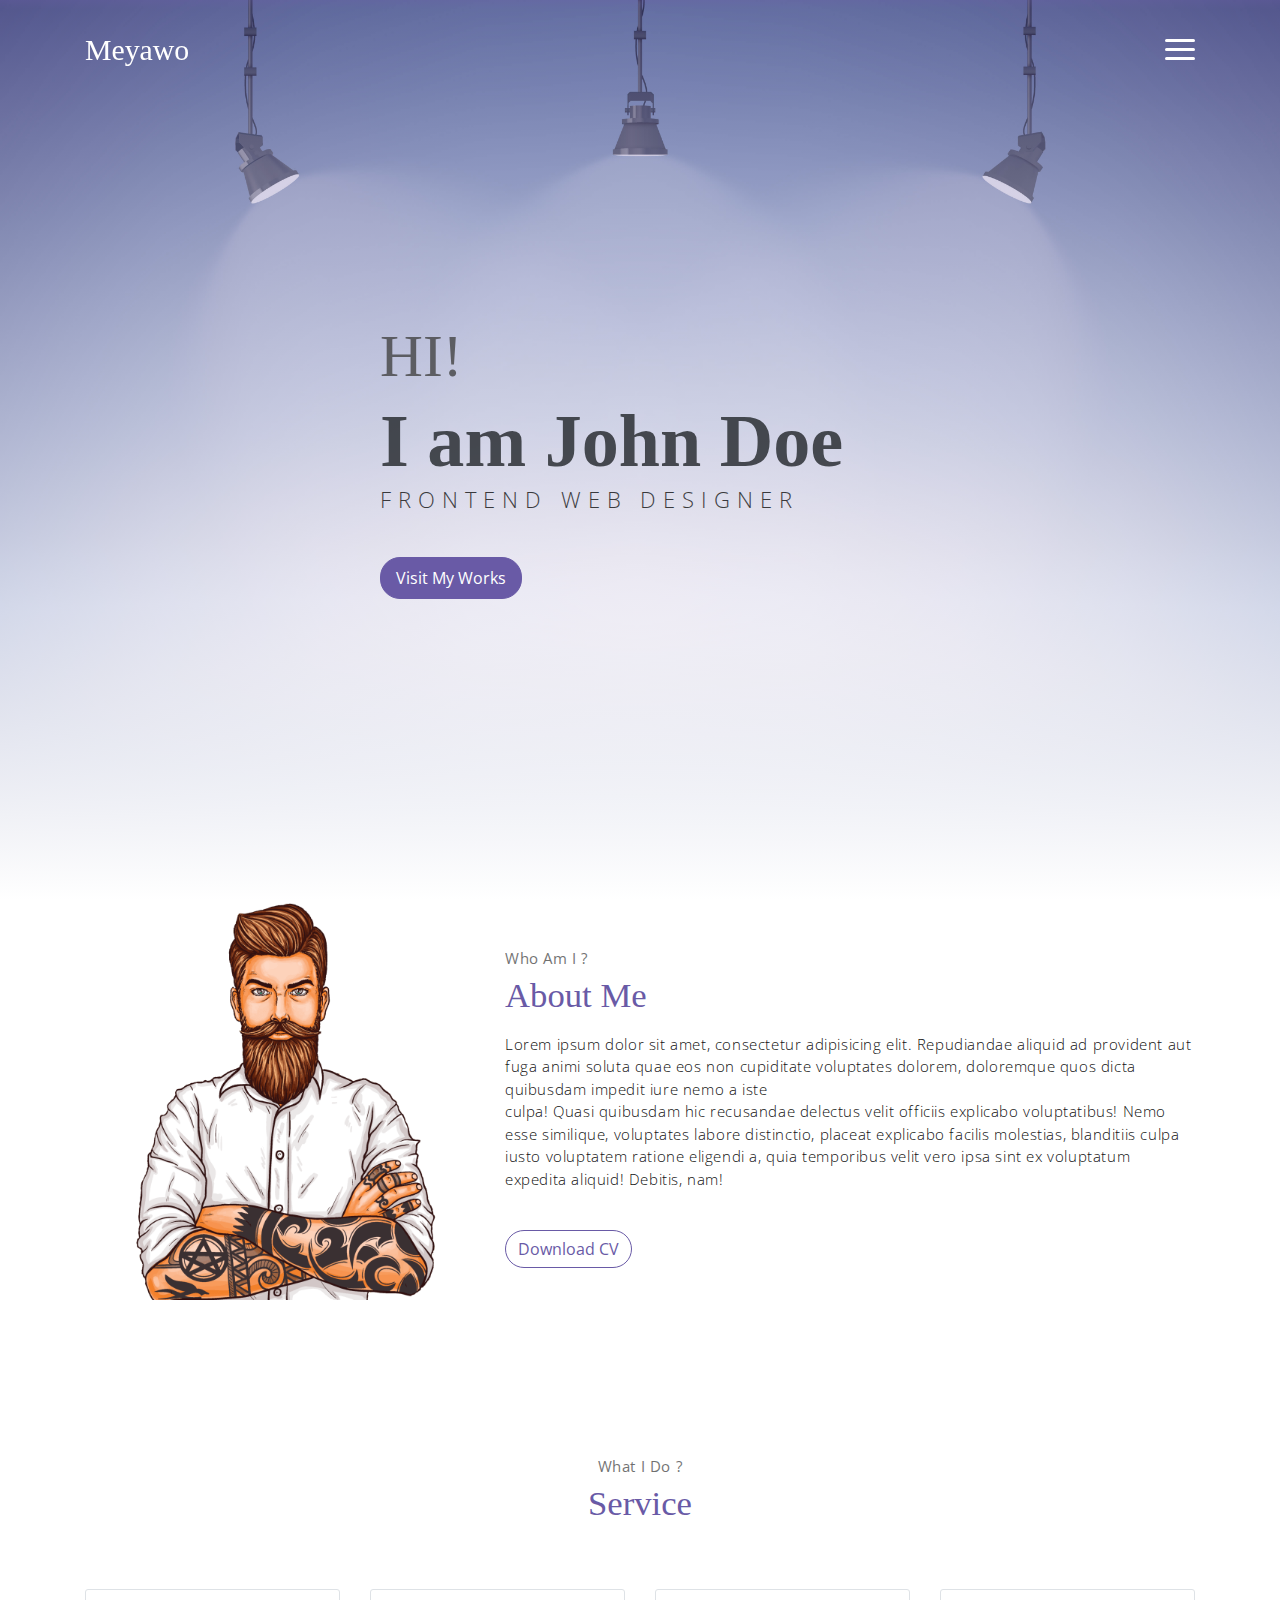
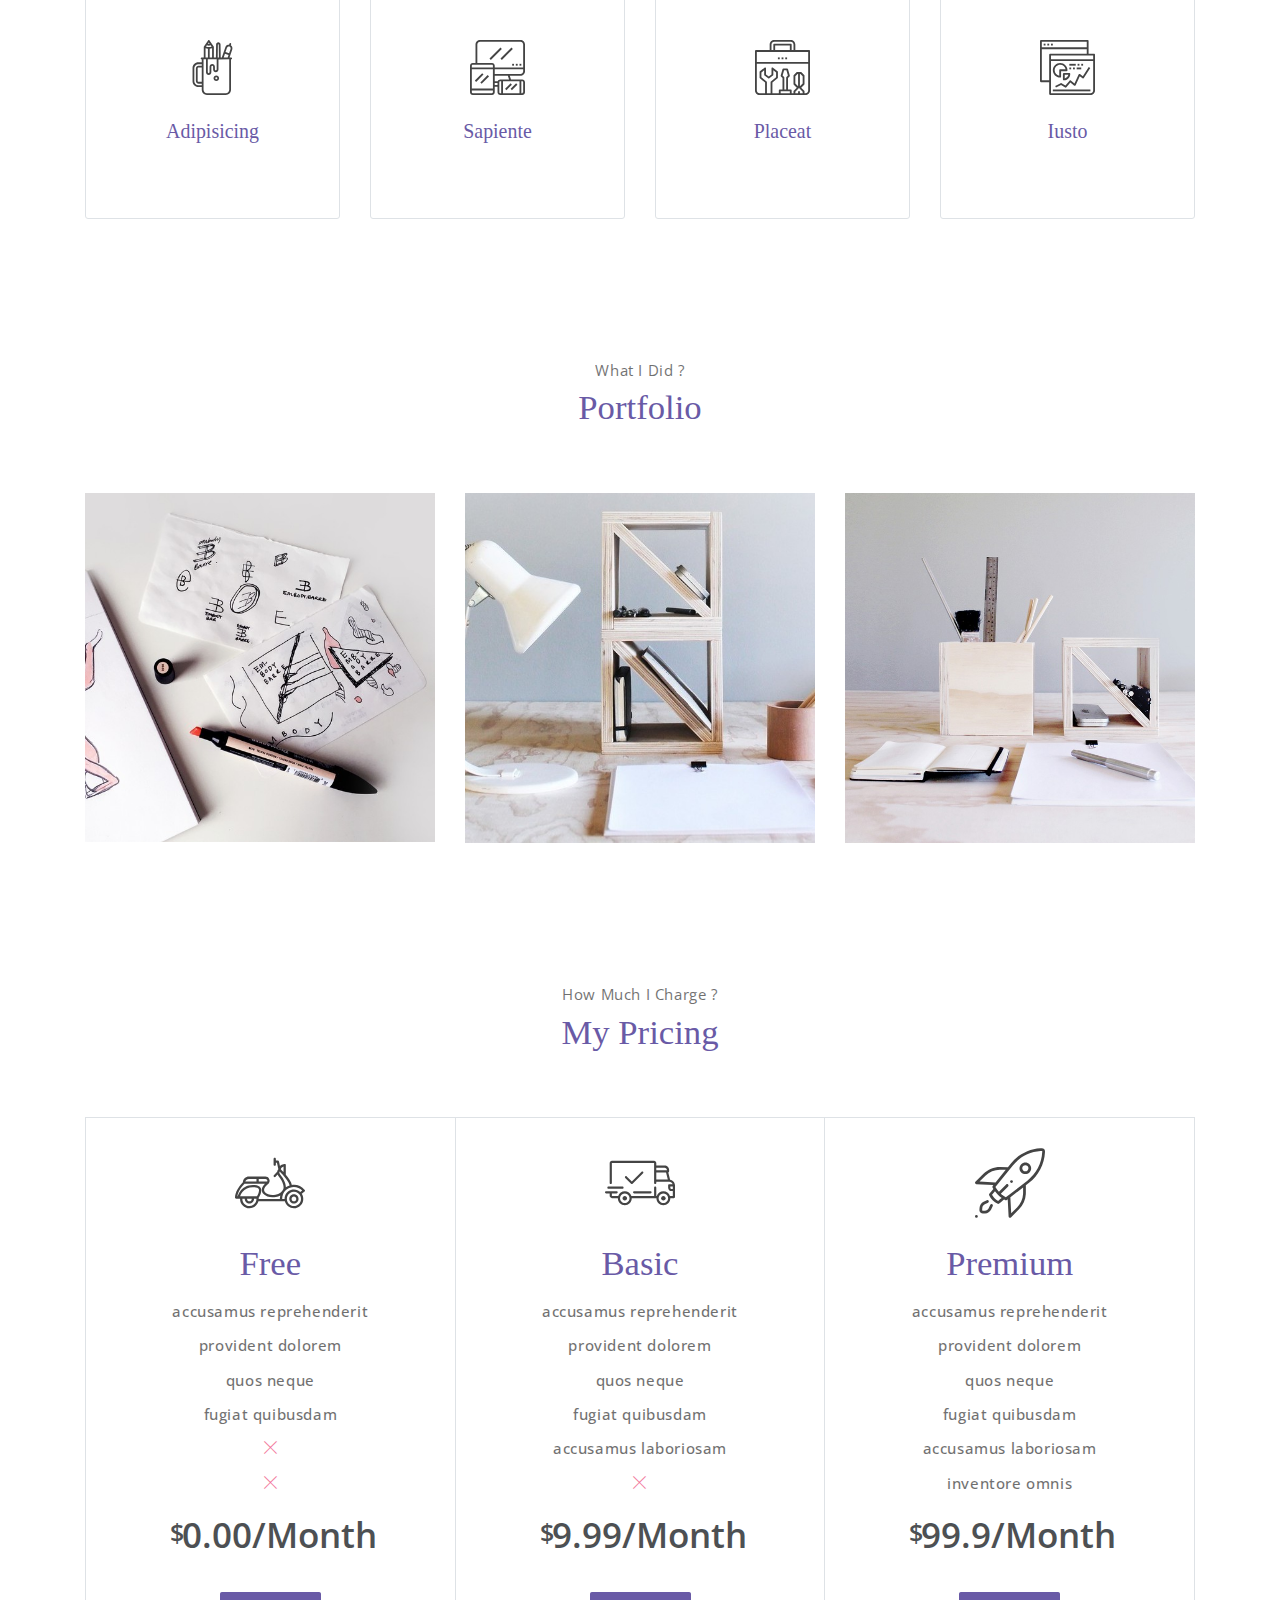
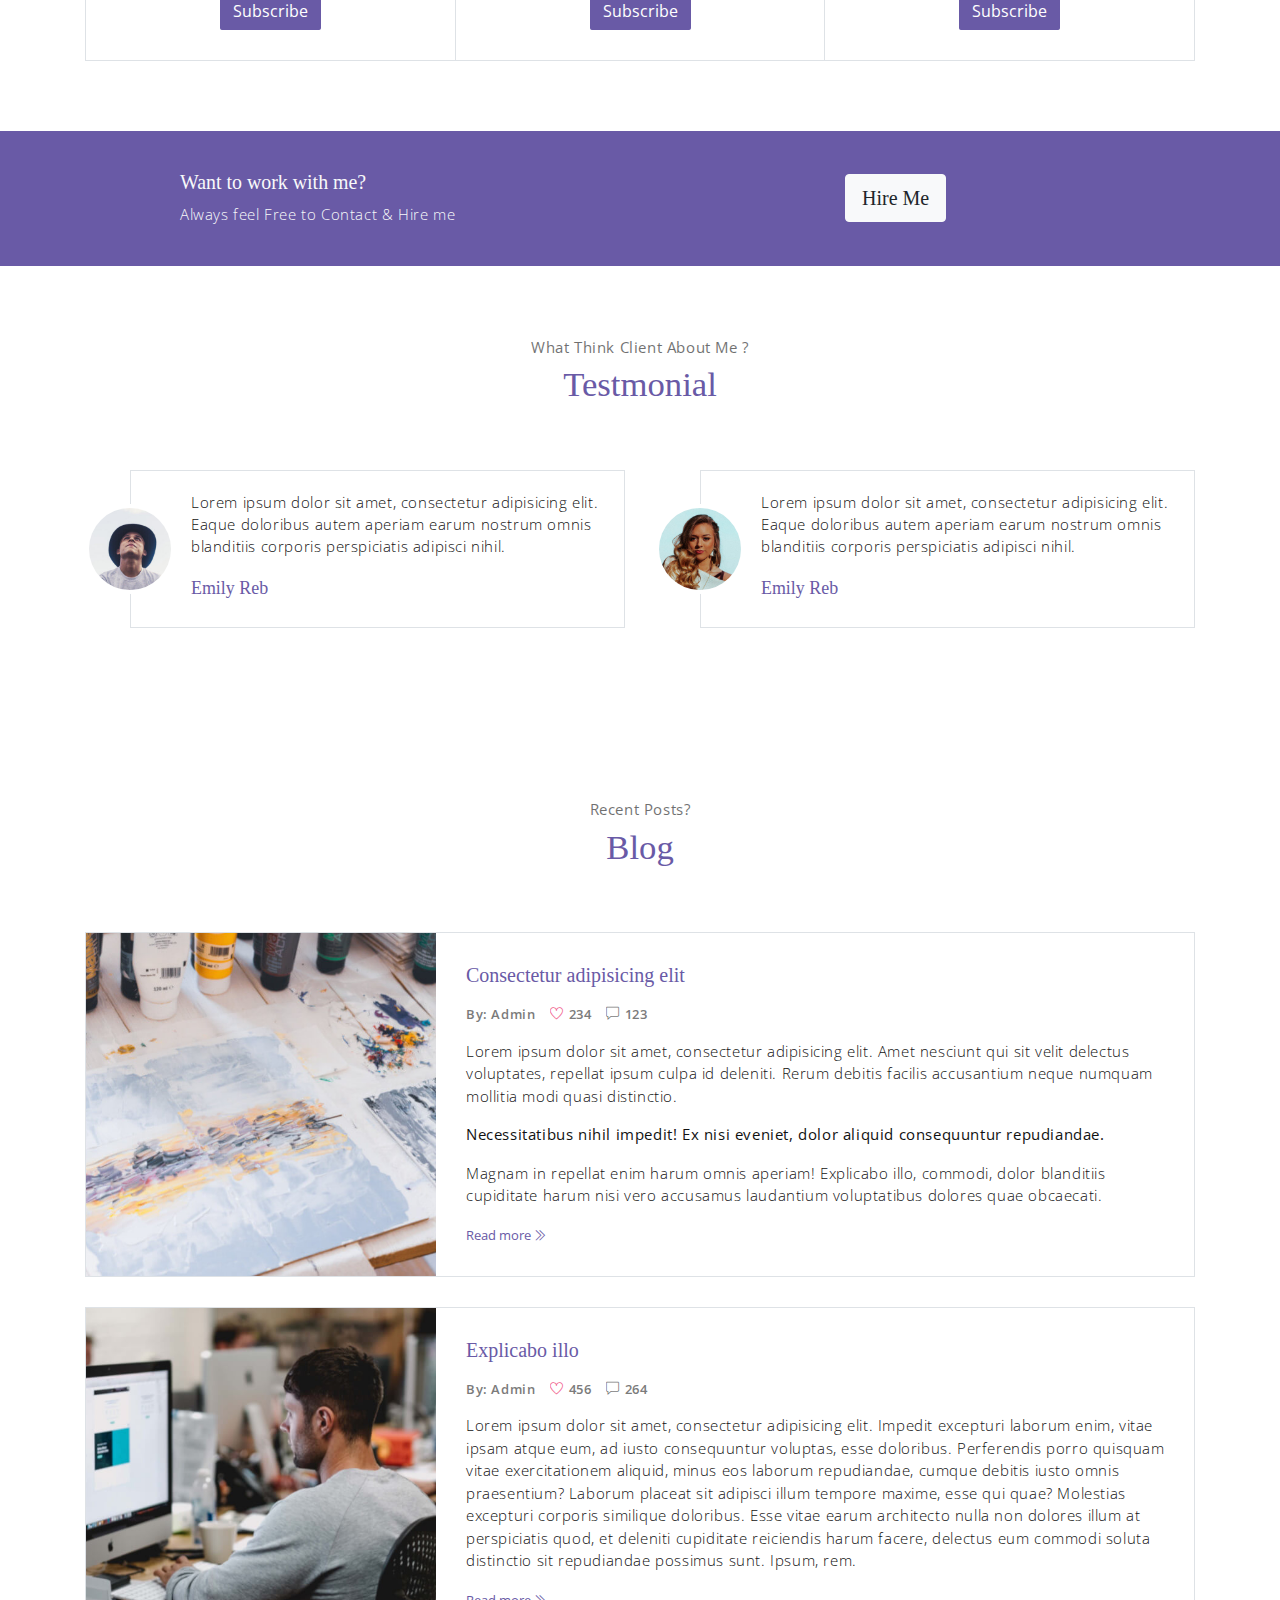
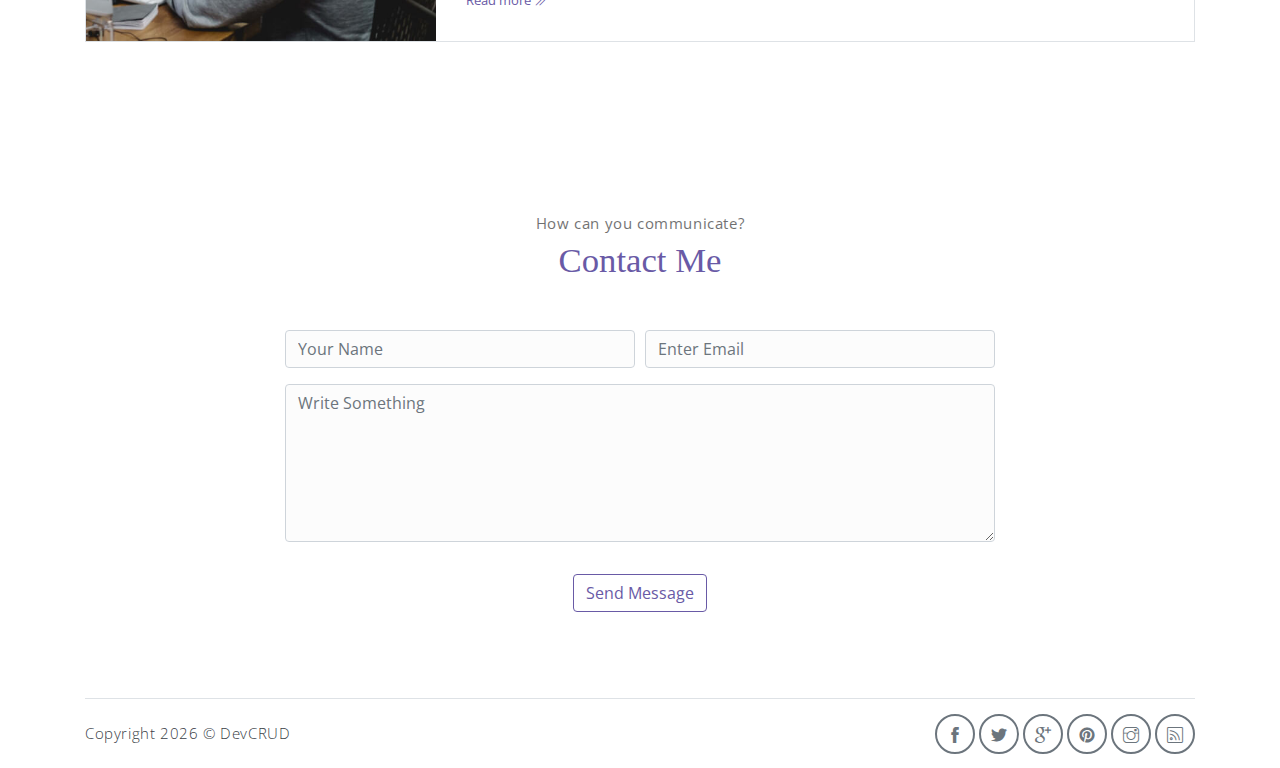
==== index.html @ 006ab33d "commit" ====
<!DOCTYPE html>
<html lang="en">
<head>
	<meta charset="utf-8">
    <meta name="viewport" content="width=device-width, initial-scale=1, shrink-to-fit=no">
    <meta name="description" content="Start your development with Meyawo landing page.">
    <meta name="author" content="Devcrud">
    <title>Meyawo Landing page | Free Bootstrap 4.3.x landing page</title>
    <!-- font icons -->
    <link rel="stylesheet" href="assets/vendors/themify-icons/css/themify-icons.css">
    <!-- Bootstrap + Meyawo main styles -->
	<link rel="stylesheet" href="assets/css/meyawo.css">
</head>
<body data-spy="scroll" data-target=".navbar" data-offset="40" id="home">

    <!-- Page Navbar -->
    <nav class="custom-navbar" data-spy="affix" data-offset-top="20">
        <div class="container">
            <a class="logo" href="#">Meyawo</a>         
            <ul class="nav">
                <li class="item">
                    <a class="link" href="#home">Home</a>
                </li>
                <li class="item">
                    <a class="link" href="#about">About</a>
                </li>
                <li class="item">
                    <a class="link" href="#portfolio">Portfolio</a>
                </li>
                <li class="item">
                    <a class="link" href="#testmonial">Testmonial</a>
                </li>
                <li class="item">
                    <a class="link" href="#blog">Blog</a>
                </li>
                <li class="item">
                    <a class="link" href="#contact">Contact</a>
                </li>
                <li class="item ml-md-3">
                    <a href="components.html" class="btn btn-primary">Components</a>
                </li>
            </ul>
            <a href="javascript:void(0)" id="nav-toggle" class="hamburger hamburger--elastic">
                <div class="hamburger-box">
                  <div class="hamburger-inner"></div>
                </div>
            </a>
        </div>          
    </nav><!-- End of Page Navbar -->

    <!-- page header -->
    <header id="home" class="header">
        <div class="overlay"></div>
        <div class="header-content container">
            <h1 class="header-title">
                <span class="up">HI!</span>
                <span class="down">I am John Doe</span>
            </h1>
            <p class="header-subtitle">FRONTEND WEB DESIGNER</p>            

            <button class="btn btn-primary">Visit My Works</button>
        </div>              
    </header><!-- end of page header -->

    <!-- about section -->
    <section class="section pt-0" id="about">
        <!-- container -->
        <div class="container text-center">
            <!-- about wrapper -->
            <div class="about">
                <div class="about-img-holder">
                    <img src="assets/imgs/man.png" class="about-img" alt="Download free bootstrap 4 landing page, free boootstrap 4 templates, Download free bootstrap 4.1 landing page, free boootstrap 4.1.1 templates, meyawo Landing page">
                </div>
                <div class="about-caption">
                    <p class="section-subtitle">Who Am I ?</p>
                    <h2 class="section-title mb-3">About Me</h2>
                    <p>
                        Lorem ipsum dolor sit amet, consectetur adipisicing elit. Repudiandae aliquid ad provident aut fuga animi soluta quae eos non cupiditate voluptates dolorem, doloremque quos dicta quibusdam impedit iure nemo a iste 
                        <br>culpa! Quasi quibusdam hic recusandae delectus velit officiis explicabo voluptatibus! Nemo esse similique, voluptates labore distinctio, placeat explicabo facilis molestias, blanditiis culpa iusto voluptatem ratione eligendi a, quia temporibus velit vero ipsa sint ex voluptatum expedita aliquid! Debitis, nam!              
                    </p>
                    <button class="btn-rounded btn btn-outline-primary mt-4">Download CV</button>
                </div>              
            </div><!-- end of about wrapper -->
        </div><!-- end of container -->
    </section> <!-- end of about section -->

    <!-- service section -->
    <section class="section" id="service">
        <div class="container text-center">
            <p class="section-subtitle">What I Do ?</p>
            <h6 class="section-title mb-6">Service</h6>
            <!-- row -->
            <div class="row">
                <div class="col-md-6 col-lg-3">
                    <div class="service-card">
                        <div class="body">
                            <img src="assets/imgs/pencil-case.svg" alt="Download free bootstrap 4 landing page, free boootstrap 4 templates, Download free bootstrap 4.1 landing page, free boootstrap 4.1.1 templates, meyawo Landing page" class="icon">
                            <h6 class="title">Adipisicing</h6>
                            <p class="subtitle">Labore velit culpa adipisci excepturi consequuntur itaque in nam molestias dolorem iste quod.</p>
                        </div>
                    </div>
                </div>
                <div class="col-md-6 col-lg-3">
                    <div class="service-card">
                        <div class="body">
                            <img src="assets/imgs/responsive.svg" alt="Download free bootstrap 4 landing page, free boootstrap 4 templates, Download free bootstrap 4.1 landing page, free boootstrap 4.1.1 templates, meyawo Landing page" class="icon">
                            <h6 class="title">Sapiente</h6>
                            <p class="subtitle">Labore velit culpa adipisci excepturi consequuntur itaque in nam molestias dolorem iste quod.</p>
                        </div>
                    </div>
                </div>
                <div class="col-md-6 col-lg-3">
                    <div class="service-card">
                        <div class="body">
                            <img src="assets/imgs/toolbox.svg" alt="Download free bootstrap 4 landing page, free boootstrap 4 templates, Download free bootstrap 4.1 landing page, free boootstrap 4.1.1 templates, meyawo Landing page" class="icon">
                            <h6 class="title">Placeat</h6>
                            <p class="subtitle">Labore velit culpa adipisci excepturi consequuntur itaque in nam molestias dolorem iste quod.</p>
                        </div>
                    </div>
                </div>
                <div class="col-md-6 col-lg-3">
                    <div class="service-card">
                        <div class="body">
                            <img src="assets/imgs/analytics.svg" alt="Download free bootstrap 4 landing page, free boootstrap 4 templates, Download free bootstrap 4.1 landing page, free boootstrap 4.1.1 templates, meyawo Landing page" class="icon">
                            <h6 class="title">Iusto</h6>
                            <p class="subtitle">Labore velit culpa adipisci excepturi consequuntur itaque in nam molestias dolorem iste quod.</p>
                        </div>
                    </div>
                </div>
            </div><!-- end of row -->
        </div>
    </section><!-- end of service section -->

    <!-- portfolio section -->
    <section class="section" id="portfolio">
        <div class="container text-center">
            <p class="section-subtitle">What I Did ?</p>
            <h6 class="section-title mb-6">Portfolio</h6>
            <!-- row -->
            <div class="row">
                <div class="col-md-4">
                    <a href="#" class="portfolio-card">
                        <img src="assets/imgs/folio-1.jpg" class="portfolio-card-img" alt="Download free bootstrap 4 landing page, free boootstrap 4 templates, Download free bootstrap 4.1 landing page, free boootstrap 4.1.1 templates, meyawo Landing page">    
                        <span class="portfolio-card-overlay">
                            <span class="portfolio-card-caption">
                                <h4>Web Designing</h5>
                                <p class="font-weight-normal">Category: Web Templates</p>
                            </span>                         
                        </span>                     
                    </a>
                </div>
                <div class="col-md-4">
                    <a href="#" class="portfolio-card">
                        <img class="portfolio-card-img" src="assets/imgs/folio-2.jpg" class="img-responsive rounded" alt="Download free bootstrap 4 landing page, free boootstrap 4 templates, Download free bootstrap 4.1 landing page, free boootstrap 4.1.1 templates, meyawo Landing page">
                        <span class="portfolio-card-overlay">
                            <span class="portfolio-card-caption">
                                <h4>Web Designing</h5>
                                <p class="font-weight-normal">Category: Web Templates</p>
                            </span>                         
                        </span>                         
                    </a>
                </div>
                <div class="col-md-4">
                    <a href="#" class="portfolio-card">
                        <img class="portfolio-card-img" src="assets/imgs/folio-3.jpg" class="img-responsive rounded" alt="Download free bootstrap 4 landing page, free boootstrap 4 templates, Download free bootstrap 4.1 landing page, free boootstrap 4.1.1 templates, meyawo Landing page">    
                        <span class="portfolio-card-overlay">
                            <span class="portfolio-card-caption">
                                <h4>Web Designing</h5>
                                <p class="font-weight-normal">Category: Web Templates</p>
                            </span>                         
                        </span>                     
                    </a>
                </div>
            </div><!-- end of row -->
        </div><!-- end of container -->
    </section> <!-- end of portfolio section -->

    <!-- pricing section -->
    <section class="section" id="pricing">
        <div class="container text-center">
            <p class="section-subtitle">How Much I Charge ?</p>
            <h6 class="section-title mb-6">My Pricing</h6>
            <!-- row -->
            <div class="pricing-wrapper">
                <div class="pricing-card">
                    <div class="pricing-card-header">
                        <img class="pricing-card-icon" src="assets/imgs/scooter.svg" alt="Download free bootstrap 4 landing page, free boootstrap 4 templates, Download free bootstrap 4.1 landing page, free boootstrap 4.1.1 templates, meyawo Landing page">
                    </div>
                    <div class="pricing-card-body">
                        <h6 class="pricing-card-title">Free</h6>
                        <div class="pricing-card-list">
                            <p>accusamus reprehenderit</p>
                            <p>provident dolorem </p>
                            <p>quos neque</p>
                            <p>fugiat quibusdam</p>
                            <p><i class="ti-close"></i></p>
                            <p><i class="ti-close"></i></p>
                        </div>
                    </div>
                    <div class="pricing-card-footer">
                        <span>$</span>
                        <span>0.00/Month</span>
                    </div>
                    <a href="#" class="btn btn-primary mt-3 pricing-card-btn">Subscribe</a>
                </div>
                <div class="pricing-card">
                    <div class="pricing-card-header">
                        <img class="pricing-card-icon" src="assets/imgs/shipped.svg" alt="Download free bootstrap 4 landing page, free boootstrap 4 templates, Download free bootstrap 4.1 landing page, free boootstrap 4.1.1 templates, meyawo Landing page">
                    </div>
                    <div class="pricing-card-body">
                        <h6 class="pricing-card-title">Basic</h6>
                        <div class="pricing-card-list">
                            <p>accusamus reprehenderit</p>
                            <p>provident dolorem </p>
                            <p>quos neque</p>
                            <p>fugiat quibusdam</p>
                            <p>accusamus laboriosam</p>
                            <p><i class="ti-close"></i></p>
                        </div>
                    </div>
                    <div class="pricing-card-footer">
                        <span>$</span>
                        <span>9.99/Month</span>
                    </div>
                    <a href="#" class="btn btn-primary mt-3 pricing-card-btn">Subscribe</a>
                </div>
                <div class="pricing-card">
                    <div class="pricing-card-header">
                        <img class="pricing-card-icon" src="assets/imgs/startup.svg" alt="Download free bootstrap 4 landing page, free boootstrap 4 templates, Download free bootstrap 4.1 landing page, free boootstrap 4.1.1 templates, meyawo Landing page">
                    </div>
                    <div class="pricing-card-body">
                        <h6 class="pricing-card-title">Premium</h6>
                        <div class="pricing-card-list">
                            <p>accusamus reprehenderit</p>
                            <p>provident dolorem </p>
                            <p>quos neque</p>
                            <p>fugiat quibusdam</p>
                            <p>accusamus laboriosam</p>
                            <p>inventore omnis</p>
                        </div>
                    </div>
                    <div class="pricing-card-footer">
                        <span>$</span>
                        <span>99.9/Month</span>
                    </div>
                    <a href="#" class="btn btn-primary mt-3 pricing-card-btn">Subscribe</a>
                </div>

            </div><!-- end of pricing wrapper -->
        </div> <!-- end of container -->
    </section><!-- end of pricing section -->

    <!-- section -->
    <section class="section-sm bg-primary">
        <!-- container -->
        <div class="container text-center text-sm-left">
            <!-- row -->
            <div class="row align-items-center">
                <div class="col-sm offset-md-1 mb-4 mb-md-0">
                    <h6 class="title text-light">Want to work with me?</h6>
                    <p class="m-0 text-light">Always feel Free to Contact & Hire me</p>
                </div>
                <div class="col-sm offset-sm-2 offset-md-3">
                    <button class="btn btn-lg my-font btn-light rounded">Hire Me</button>
                </div>
            </div> <!-- end of row -->
        </div> <!-- end of container -->
    </section> <!-- end of section -->

    <!-- testimonial section -->
    <section class="section" id="testmonial">
        <div class="container text-center">
            <p class="section-subtitle">What Think Client About Me ?</p>
            <h6 class="section-title mb-6">Testmonial</h6>

            <!-- row -->
            <div class="row">
                <div class="col-md-6">
                    <div class="testimonial-card">
                        <div class="testimonial-card-img-holder">
                            <img src="assets/imgs/avatar2.jpg" class="testimonial-card-img" alt="Download free bootstrap 4 landing page, free boootstrap 4 templates, Download free bootstrap 4.1 landing page, free boootstrap 4.1.1 templates, meyawo Landing page">                           
                        </div>
                        <div class="testimonial-card-body">
                            <p class="testimonial-card-subtitle">Lorem ipsum dolor sit amet, consectetur adipisicing elit. Eaque doloribus autem aperiam earum nostrum omnis blanditiis corporis perspiciatis adipisci nihil.</p>
                            <h6 class="testimonial-card-title">Emily Reb</h6>
                        </div>
                    </div>
                </div>
                <div class="col-md-6">
                    <div class="testimonial-card">
                        <div class="testimonial-card-img-holder">
                            <img src="assets/imgs/avatar3.jpg" class="testimonial-card-img" alt="Download free bootstrap 4 landing page, free boootstrap 4 templates, Download free bootstrap 4.1 landing page, free boootstrap 4.1.1 templates, meyawo Landing page">                        
                        </div>
                        <div class="testimonial-card-body">
                            <p class="testimonial-card-subtitle">Lorem ipsum dolor sit amet, consectetur adipisicing elit. Eaque doloribus autem aperiam earum nostrum omnis blanditiis corporis perspiciatis adipisci nihil.</p>
                            <h6 class="testimonial-card-title">Emily Reb</h6>
                        </div>
                    </div>
                </div>
            </div>
        </div> <!-- end of container -->
    </section> <!-- end of testimonial section -->
    
    <!-- blog section -->
    <section class="section" id="blog">
        <!-- container -->
        <div class="container text-center">
            <p class="section-subtitle">Recent Posts?</p>
            <h6 class="section-title mb-6">Blog</h6>
            <!-- blog-wrapper -->
            <div class="blog-card">
                <div class="blog-card-header">
                    <img src="assets/imgs/img-1.jpg" class="blog-card-img" alt="Download free bootstrap 4 landing page, free boootstrap 4 templates, Download free bootstrap 4.1 landing page, free boootstrap 4.1.1 templates, meyawo Landing page">
                </div>
                <div class="blog-card-body">
                    <h5 class="blog-card-title">Consectetur adipisicing elit</h6>

                    <p class="blog-card-caption">
                        <a href="#">By: Admin</a>
                        <a href="#"><i class="ti-heart text-danger"></i> 234</a>
                        <a href="#"><i class="ti-comment"></i> 123</a>
                    </p>
                    <p>Lorem ipsum dolor sit amet, consectetur adipisicing elit. Amet nesciunt qui sit velit delectus voluptates, repellat ipsum culpa id deleniti. Rerum debitis facilis accusantium neque numquam mollitia modi quasi distinctio.</p>

                    <p><b>Necessitatibus nihil impedit! Ex nisi eveniet, dolor aliquid consequuntur repudiandae.</b></p>
                    <p>Magnam in repellat enim harum omnis aperiam! Explicabo illo, commodi, dolor blanditiis cupiditate harum nisi vero accusamus laudantium voluptatibus dolores quae obcaecati.</p>

                    <a href="#" class="blog-card-link">Read more <i class="ti-angle-double-right"></i></a>
                </div>
            </div><!-- end of blog wrapper -->

            <!-- blog-wrapper -->
            <div class="blog-card">
                <div class="blog-card-header">
                    <img src="assets/imgs/img-2.jpg" class="blog-card-img" alt="Download free bootstrap 4 landing page, free boootstrap 4 templates, Download free bootstrap 4.1 landing page, free boootstrap 4.1.1 templates, meyawo Landing page">
                </div>
                <div class="blog-card-body">
                    <h5 class="blog-card-title">Explicabo illo</h6>

                    <p class="blog-card-caption">
                        <a href="#">By: Admin</a>
                        <a href="#"><i class="ti-heart text-danger"></i> 456</a>
                        <a href="#"><i class="ti-comment"></i> 264</a>
                    </p>
                    
                    <p>Lorem ipsum dolor sit amet, consectetur adipisicing elit. Impedit excepturi laborum enim, vitae ipsam atque eum, ad iusto consequuntur voluptas, esse doloribus. Perferendis porro quisquam vitae exercitationem aliquid, minus eos laborum repudiandae, cumque debitis iusto omnis praesentium? Laborum placeat sit adipisci illum tempore maxime, esse qui quae? Molestias excepturi corporis similique doloribus. Esse vitae earum architecto nulla non dolores illum at perspiciatis quod, et deleniti cupiditate reiciendis harum facere, delectus eum commodi soluta distinctio sit repudiandae possimus sunt. Ipsum, rem.</p>

                    <a href="#" class="blog-card-link">Read more <i class="ti-angle-double-right"></i></a>
                </div>
            </div><!-- end of blog wrapper -->

        </div><!-- end of container -->
    </section><!-- end of blog section -->

    <!-- contact section -->
    <section class="section" id="contact">
        <div class="container text-center">
            <p class="section-subtitle">How can you communicate?</p>
            <h6 class="section-title mb-5">Contact Me</h6>
            <!-- contact form -->
            <form action="" class="contact-form col-md-10 col-lg-8 m-auto">
                <div class="form-row">
                    <div class="form-group col-sm-6">
                        <input type="text" size="50" class="form-control" placeholder="Your Name" required>                 
                    </div>
                    <div class="form-group col-sm-6">
                        <input type="email" class="form-control" placeholder="Enter Email"requried>                 
                    </div>
                    <div class="form-group col-sm-12">
                        <textarea name="comment" id="comment" rows="6"   class="form-control" placeholder="Write Something"></textarea>
                    </div>
                    <div class="form-group col-sm-12 mt-3">
                        <input type="submit" value="Send Message" class="btn btn-outline-primary rounded">                  
                    </div>
                </div>  
            </form><!-- end of contact form -->
        </div><!-- end of container -->
    </section><!-- end of contact section -->

    <!-- footer -->
    <div class="container">
        <footer class="footer">       
            <p class="mb-0">Copyright <script>document.write(new Date().getFullYear())</script> &copy; <a href="http://www.devcrud.com">DevCRUD</a></p>
            <div class="social-links text-right m-auto ml-sm-auto">
                <a href="javascript:void(0)" class="link"><i class="ti-facebook"></i></a>
                <a href="javascript:void(0)" class="link"><i class="ti-twitter-alt"></i></a>
                <a href="javascript:void(0)" class="link"><i class="ti-google"></i></a>
                <a href="javascript:void(0)" class="link"><i class="ti-pinterest-alt"></i></a>
                <a href="javascript:void(0)" class="link"><i class="ti-instagram"></i></a>
                <a href="javascript:void(0)" class="link"><i class="ti-rss"></i></a>
            </div>
        </footer>
    </div> <!-- end of page footer -->
	
	<!-- core  -->
    <script src="assets/vendors/jquery/jquery-3.4.1.js"></script>
    <script src="assets/vendors/bootstrap/bootstrap.bundle.js"></script>

    <!-- bootstrap 3 affix -->
	<script src="assets/vendors/bootstrap/bootstrap.affix.js"></script>

    <!-- Meyawo js -->
    <script src="assets/js/meyawo.js"></script>

</body>
</html>
---- assets/vendors/themify-icons/css/themify-icons.css ----
@font-face {
	font-family: 'themify';
	src:url("../fonts/themify.eot?-fvbane");
	src:url("../fonts/themify.eot?#iefix-fvbane") format("embedded-opentype"),
		url("../fonts/themify.woff?-fvbane") format("woff"),
		url("../fonts/themify.ttf?-fvbane") format("truetype"),
		url("../fonts/themify.svg?-fvbane#themify") format("svg");
	font-weight: normal;
	font-style: normal;
}

[class^="ti-"], [class*=" ti-"] {
	font-family: 'themify';
	speak: none;
	font-style: normal;
	font-weight: normal;
	font-variant: normal;
	text-transform: none;
	line-height: 1;

	/* Better Font Rendering =========== */
	-webkit-font-smoothing: antialiased;
	-moz-osx-font-smoothing: grayscale;
}

.ti-wand:before {
	content: "\e600";
}
.ti-volume:before {
	content: "\e601";
}
.ti-user:before {
	content: "\e602";
}
.ti-unlock:before {
	content: "\e603";
}
.ti-unlink:before {
	content: "\e604";
}
.ti-trash:before {
	content: "\e605";
}
.ti-thought:before {
	content: "\e606";
}
.ti-target:before {
	content: "\e607";
}
.ti-tag:before {
	content: "\e608";
}
.ti-tablet:before {
	content: "\e609";
}
.ti-star:before {
	content: "\e60a";
}
.ti-spray:before {
	content: "\e60b";
}
.ti-signal:before {
	content: "\e60c";
}
.ti-shopping-cart:before {
	content: "\e60d";
}
.ti-shopping-cart-full:before {
	content: "\e60e";
}
.ti-settings:before {
	content: "\e60f";
}
.ti-search:before {
	content: "\e610";
}
.ti-zoom-in:before {
	content: "\e611";
}
.ti-zoom-out:before {
	content: "\e612";
}
.ti-cut:before {
	content: "\e613";
}
.ti-ruler:before {
	content: "\e614";
}
.ti-ruler-pencil:before {
	content: "\e615";
}
.ti-ruler-alt:before {
	content: "\e616";
}
.ti-bookmark:before {
	content: "\e617";
}
.ti-bookmark-alt:before {
	content: "\e618";
}
.ti-reload:before {
	content: "\e619";
}
.ti-plus:before {
	content: "\e61a";
}
.ti-pin:before {
	content: "\e61b";
}
.ti-pencil:before {
	content: "\e61c";
}
.ti-pencil-alt:before {
	content: "\e61d";
}
.ti-paint-roller:before {
	content: "\e61e";
}
.ti-paint-bucket:before {
	content: "\e61f";
}
.ti-na:before {
	content: "\e620";
}
.ti-mobile:before {
	content: "\e621";
}
.ti-minus:before {
	content: "\e622";
}
.ti-medall:before {
	content: "\e623";
}
.ti-medall-alt:before {
	content: "\e624";
}
.ti-marker:before {
	content: "\e625";
}
.ti-marker-alt:before {
	content: "\e626";
}
.ti-arrow-up:before {
	content: "\e627";
}
.ti-arrow-right:before {
	content: "\e628";
}
.ti-arrow-left:before {
	content: "\e629";
}
.ti-arrow-down:before {
	content: "\e62a";
}
.ti-lock:before {
	content: "\e62b";
}
.ti-location-arrow:before {
	content: "\e62c";
}
.ti-link:before {
	content: "\e62d";
}
.ti-layout:before {
	content: "\e62e";
}
.ti-layers:before {
	content: "\e62f";
}
.ti-layers-alt:before {
	content: "\e630";
}
.ti-key:before {
	content: "\e631";
}
.ti-import:before {
	content: "\e632";
}
.ti-image:before {
	content: "\e633";
}
.ti-heart:before {
	content: "\e634";
}
.ti-heart-broken:before {
	content: "\e635";
}
.ti-hand-stop:before {
	content: "\e636";
}
.ti-hand-open:before {
	content: "\e637";
}
.ti-hand-drag:before {
	content: "\e638";
}
.ti-folder:before {
	content: "\e639";
}
.ti-flag:before {
	content: "\e63a";
}
.ti-flag-alt:before {
	content: "\e63b";
}
.ti-flag-alt-2:before {
	content: "\e63c";
}
.ti-eye:before {
	content: "\e63d";
}
.ti-export:before {
	content: "\e63e";
}
.ti-exchange-vertical:before {
	content: "\e63f";
}
.ti-desktop:before {
	content: "\e640";
}
.ti-cup:before {
	content: "\e641";
}
.ti-crown:before {
	content: "\e642";
}
.ti-comments:before {
	content: "\e643";
}
.ti-comment:before {
	content: "\e644";
}
.ti-comment-alt:before {
	content: "\e645";
}
.ti-close:before {
	content: "\e646";
}
.ti-clip:before {
	content: "\e647";
}
.ti-angle-up:before {
	content: "\e648";
}
.ti-angle-right:before {
	content: "\e649";
}
.ti-angle-left:before {
	content: "\e64a";
}
.ti-angle-down:before {
	content: "\e64b";
}
.ti-check:before {
	content: "\e64c";
}
.ti-check-box:before {
	content: "\e64d";
}
.ti-camera:before {
	content: "\e64e";
}
.ti-announcement:before {
	content: "\e64f";
}
.ti-brush:before {
	content: "\e650";
}
.ti-briefcase:before {
	content: "\e651";
}
.ti-bolt:before {
	content: "\e652";
}
.ti-bolt-alt:before {
	content: "\e653";
}
.ti-blackboard:before {
	content: "\e654";
}
.ti-bag:before {
	content: "\e655";
}
.ti-move:before {
	content: "\e656";
}
.ti-arrows-vertical:before {
	content: "\e657";
}
.ti-arrows-horizontal:before {
	content: "\e658";
}
.ti-fullscreen:before {
	content: "\e659";
}
.ti-arrow-top-right:before {
	content: "\e65a";
}
.ti-arrow-top-left:before {
	content: "\e65b";
}
.ti-arrow-circle-up:before {
	content: "\e65c";
}
.ti-arrow-circle-right:before {
	content: "\e65d";
}
.ti-arrow-circle-left:before {
	content: "\e65e";
}
.ti-arrow-circle-down:before {
	content: "\e65f";
}
.ti-angle-double-up:before {
	content: "\e660";
}
.ti-angle-double-right:before {
	content: "\e661";
}
.ti-angle-double-left:before {
	content: "\e662";
}
.ti-angle-double-down:before {
	content: "\e663";
}
.ti-zip:before {
	content: "\e664";
}
.ti-world:before {
	content: "\e665";
}
.ti-wheelchair:before {
	content: "\e666";
}
.ti-view-list:before {
	content: "\e667";
}
.ti-view-list-alt:before {
	content: "\e668";
}
.ti-view-grid:before {
	content: "\e669";
}
.ti-uppercase:before {
	content: "\e66a";
}
.ti-upload:before {
	content: "\e66b";
}
.ti-underline:before {
	content: "\e66c";
}
.ti-truck:before {
	content: "\e66d";
}
.ti-timer:before {
	content: "\e66e";
}
.ti-ticket:before {
	content: "\e66f";
}
.ti-thumb-up:before {
	content: "\e670";
}
.ti-thumb-down:before {
	content: "\e671";
}
.ti-text:before {
	content: "\e672";
}
.ti-stats-up:before {
	content: "\e673";
}
.ti-stats-down:before {
	content: "\e674";
}
.ti-split-v:before {
	content: "\e675";
}
.ti-split-h:before {
	content: "\e676";
}
.ti-smallcap:before {
	content: "\e677";
}
.ti-shine:before {
	content: "\e678";
}
.ti-shift-right:before {
	content: "\e679";
}
.ti-shift-left:before {
	content: "\e67a";
}
.ti-shield:before {
	content: "\e67b";
}
.ti-notepad:before {
	content: "\e67c";
}
.ti-server:before {
	content: "\e67d";
}
.ti-quote-right:before {
	content: "\e67e";
}
.ti-quote-left:before {
	content: "\e67f";
}
.ti-pulse:before {
	content: "\e680";
}
.ti-printer:before {
	content: "\e681";
}
.ti-power-off:before {
	content: "\e682";
}
.ti-plug:before {
	content: "\e683";
}
.ti-pie-chart:before {
	content: "\e684";
}
.ti-paragraph:before {
	content: "\e685";
}
.ti-panel:before {
	content: "\e686";
}
.ti-package:before {
	content: "\e687";
}
.ti-music:before {
	content: "\e688";
}
.ti-music-alt:before {
	content: "\e689";
}
.ti-mouse:before {
	content: "\e68a";
}
.ti-mouse-alt:before {
	content: "\e68b";
}
.ti-money:before {
	content: "\e68c";
}
.ti-microphone:before {
	content: "\e68d";
}
.ti-menu:before {
	content: "\e68e";
}
.ti-menu-alt:before {
	content: "\e68f";
}
.ti-map:before {
	content: "\e690";
}
.ti-map-alt:before {
	content: "\e691";
}
.ti-loop:before {
	content: "\e692";
}
.ti-location-pin:before {
	content: "\e693";
}
.ti-list:before {
	content: "\e694";
}
.ti-light-bulb:before {
	content: "\e695";
}
.ti-Italic:before {
	content: "\e696";
}
.ti-info:before {
	content: "\e697";
}
.ti-infinite:before {
	content: "\e698";
}
.ti-id-badge:before {
	content: "\e699";
}
.ti-hummer:before {
	content: "\e69a";
}
.ti-home:before {
	content: "\e69b";
}
.ti-help:before {
	content: "\e69c";
}
.ti-headphone:before {
	content: "\e69d";
}
.ti-harddrives:before {
	content: "\e69e";
}
.ti-harddrive:before {
	content: "\e69f";
}
.ti-gift:before {
	content: "\e6a0";
}
.ti-game:before {
	content: "\e6a1";
}
.ti-filter:before {
	content: "\e6a2";
}
.ti-files:before {
	content: "\e6a3";
}
.ti-file:before {
	content: "\e6a4";
}
.ti-eraser:before {
	content: "\e6a5";
}
.ti-envelope:before {
	content: "\e6a6";
}
.ti-download:before {
	content: "\e6a7";
}
.ti-direction:before {
	content: "\e6a8";
}
.ti-direction-alt:before {
	content: "\e6a9";
}
.ti-dashboard:before {
	content: "\e6aa";
}
.ti-control-stop:before {
	content: "\e6ab";
}
.ti-control-shuffle:before {
	content: "\e6ac";
}
.ti-control-play:before {
	content: "\e6ad";
}
.ti-control-pause:before {
	content: "\e6ae";
}
.ti-control-forward:before {
	content: "\e6af";
}
.ti-control-backward:before {
	content: "\e6b0";
}
.ti-cloud:before {
	content: "\e6b1";
}
.ti-cloud-up:before {
	content: "\e6b2";
}
.ti-cloud-down:before {
	content: "\e6b3";
}
.ti-clipboard:before {
	content: "\e6b4";
}
.ti-car:before {
	content: "\e6b5";
}
.ti-calendar:before {
	content: "\e6b6";
}
.ti-book:before {
	content: "\e6b7";
}
.ti-bell:before {
	content: "\e6b8";
}
.ti-basketball:before {
	content: "\e6b9";
}
.ti-bar-chart:before {
	content: "\e6ba";
}
.ti-bar-chart-alt:before {
	content: "\e6bb";
}
.ti-back-right:before {
	content: "\e6bc";
}
.ti-back-left:before {
	content: "\e6bd";
}
.ti-arrows-corner:before {
	content: "\e6be";
}
.ti-archive:before {
	content: "\e6bf";
}
.ti-anchor:before {
	content: "\e6c0";
}
.ti-align-right:before {
	content: "\e6c1";
}
.ti-align-left:before {
	content: "\e6c2";
}
.ti-align-justify:before {
	content: "\e6c3";
}
.ti-align-center:before {
	content: "\e6c4";
}
.ti-alert:before {
	content: "\e6c5";
}
.ti-alarm-clock:before {
	content: "\e6c6";
}
.ti-agenda:before {
	content: "\e6c7";
}
.ti-write:before {
	content: "\e6c8";
}
.ti-window:before {
	content: "\e6c9";
}
.ti-widgetized:before {
	content: "\e6ca";
}
.ti-widget:before {
	content: "\e6cb";
}
.ti-widget-alt:before {
	content: "\e6cc";
}
.ti-wallet:before {
	content: "\e6cd";
}
.ti-video-clapper:before {
	content: "\e6ce";
}
.ti-video-camera:before {
	content: "\e6cf";
}
.ti-vector:before {
	content: "\e6d0";
}
.ti-themify-logo:before {
	content: "\e6d1";
}
.ti-themify-favicon:before {
	content: "\e6d2";
}
.ti-themify-favicon-alt:before {
	content: "\e6d3";
}
.ti-support:before {
	content: "\e6d4";
}
.ti-stamp:before {
	content: "\e6d5";
}
.ti-split-v-alt:before {
	content: "\e6d6";
}
.ti-slice:before {
	content: "\e6d7";
}
.ti-shortcode:before {
	content: "\e6d8";
}
.ti-shift-right-alt:before {
	content: "\e6d9";
}
.ti-shift-left-alt:before {
	content: "\e6da";
}
.ti-ruler-alt-2:before {
	content: "\e6db";
}
.ti-receipt:before {
	content: "\e6dc";
}
.ti-pin2:before {
	content: "\e6dd";
}
.ti-pin-alt:before {
	content: "\e6de";
}
.ti-pencil-alt2:before {
	content: "\e6df";
}
.ti-palette:before {
	content: "\e6e0";
}
.ti-more:before {
	content: "\e6e1";
}
.ti-more-alt:before {
	content: "\e6e2";
}
.ti-microphone-alt:before {
	content: "\e6e3";
}
.ti-magnet:before {
	content: "\e6e4";
}
.ti-line-double:before {
	content: "\e6e5";
}
.ti-line-dotted:before {
	content: "\e6e6";
}
.ti-line-dashed:before {
	content: "\e6e7";
}
.ti-layout-width-full:before {
	content: "\e6e8";
}
.ti-layout-width-default:before {
	content: "\e6e9";
}
.ti-layout-width-default-alt:before {
	content: "\e6ea";
}
.ti-layout-tab:before {
	content: "\e6eb";
}
.ti-layout-tab-window:before {
	content: "\e6ec";
}
.ti-layout-tab-v:before {
	content: "\e6ed";
}
.ti-layout-tab-min:before {
	content: "\e6ee";
}
.ti-layout-slider:before {
	content: "\e6ef";
}
.ti-layout-slider-alt:before {
	content: "\e6f0";
}
.ti-layout-sidebar-right:before {
	content: "\e6f1";
}
.ti-layout-sidebar-none:before {
	content: "\e6f2";
}
.ti-layout-sidebar-left:before {
	content: "\e6f3";
}
.ti-layout-placeholder:before {
	content: "\e6f4";
}
.ti-layout-menu:before {
	content: "\e6f5";
}
.ti-layout-menu-v:before {
	content: "\e6f6";
}
.ti-layout-menu-separated:before {
	content: "\e6f7";
}
.ti-layout-menu-full:before {
	content: "\e6f8";
}
.ti-layout-media-right-alt:before {
	content: "\e6f9";
}
.ti-layout-media-right:before {
	content: "\e6fa";
}
.ti-layout-media-overlay:before {
	content: "\e6fb";
}
.ti-layout-media-overlay-alt:before {
	content: "\e6fc";
}
.ti-layout-media-overlay-alt-2:before {
	content: "\e6fd";
}
.ti-layout-media-left-alt:before {
	content: "\e6fe";
}
.ti-layout-media-left:before {
	content: "\e6ff";
}
.ti-layout-media-center-alt:before {
	content: "\e700";
}
.ti-layout-media-center:before {
	content: "\e701";
}
.ti-layout-list-thumb:before {
	content: "\e702";
}
.ti-layout-list-thumb-alt:before {
	content: "\e703";
}
.ti-layout-list-post:before {
	content: "\e704";
}
.ti-layout-list-large-image:before {
	content: "\e705";
}
.ti-layout-line-solid:before {
	content: "\e706";
}
.ti-layout-grid4:before {
	content: "\e707";
}
.ti-layout-grid3:before {
	content: "\e708";
}
.ti-layout-grid2:before {
	content: "\e709";
}
.ti-layout-grid2-thumb:before {
	content: "\e70a";
}
.ti-layout-cta-right:before {
	content: "\e70b";
}
.ti-layout-cta-left:before {
	content: "\e70c";
}
.ti-layout-cta-center:before {
	content: "\e70d";
}
.ti-layout-cta-btn-right:before {
	content: "\e70e";
}
.ti-layout-cta-btn-left:before {
	content: "\e70f";
}
.ti-layout-column4:before {
	content: "\e710";
}
.ti-layout-column3:before {
	content: "\e711";
}
.ti-layout-column2:before {
	content: "\e712";
}
.ti-layout-accordion-separated:before {
	content: "\e713";
}
.ti-layout-accordion-merged:before {
	content: "\e714";
}
.ti-layout-accordion-list:before {
	content: "\e715";
}
.ti-ink-pen:before {
	content: "\e716";
}
.ti-info-alt:before {
	content: "\e717";
}
.ti-help-alt:before {
	content: "\e718";
}
.ti-headphone-alt:before {
	content: "\e719";
}
.ti-hand-point-up:before {
	content: "\e71a";
}
.ti-hand-point-right:before {
	content: "\e71b";
}
.ti-hand-point-left:before {
	content: "\e71c";
}
.ti-hand-point-down:before {
	content: "\e71d";
}
.ti-gallery:before {
	content: "\e71e";
}
.ti-face-smile:before {
	content: "\e71f";
}
.ti-face-sad:before {
	content: "\e720";
}
.ti-credit-card:before {
	content: "\e721";
}
.ti-control-skip-forward:before {
	content: "\e722";
}
.ti-control-skip-backward:before {
	content: "\e723";
}
.ti-control-record:before {
	content: "\e724";
}
.ti-control-eject:before {
	content: "\e725";
}
.ti-comments-smiley:before {
	content: "\e726";
}
.ti-brush-alt:before {
	content: "\e727";
}
.ti-youtube:before {
	content: "\e728";
}
.ti-vimeo:before {
	content: "\e729";
}
.ti-twitter:before {
	content: "\e72a";
}
.ti-time:before {
	content: "\e72b";
}
.ti-tumblr:before {
	content: "\e72c";
}
.ti-skype:before {
	content: "\e72d";
}
.ti-share:before {
	content: "\e72e";
}
.ti-share-alt:before {
	content: "\e72f";
}
.ti-rocket:before {
	content: "\e730";
}
.ti-pinterest:before {
	content: "\e731";
}
.ti-new-window:before {
	content: "\e732";
}
.ti-microsoft:before {
	content: "\e733";
}
.ti-list-ol:before {
	content: "\e734";
}
.ti-linkedin:before {
	content: "\e735";
}
.ti-layout-sidebar-2:before {
	content: "\e736";
}
.ti-layout-grid4-alt:before {
	content: "\e737";
}
.ti-layout-grid3-alt:before {
	content: "\e738";
}
.ti-layout-grid2-alt:before {
	content: "\e739";
}
.ti-layout-column4-alt:before {
	content: "\e73a";
}
.ti-layout-column3-alt:before {
	content: "\e73b";
}
.ti-layout-column2-alt:before {
	content: "\e73c";
}
.ti-instagram:before {
	content: "\e73d";
}
.ti-google:before {
	content: "\e73e";
}
.ti-github:before {
	content: "\e73f";
}
.ti-flickr:before {
	content: "\e740";
}
.ti-facebook:before {
	content: "\e741";
}
.ti-dropbox:before {
	content: "\e742";
}
.ti-dribbble:before {
	content: "\e743";
}
.ti-apple:before {
	content: "\e744";
}
.ti-android:before {
	content: "\e745";
}
.ti-save:before {
	content: "\e746";
}
.ti-save-alt:before {
	content: "\e747";
}
.ti-yahoo:before {
	content: "\e748";
}
.ti-wordpress:before {
	content: "\e749";
}
.ti-vimeo-alt:before {
	content: "\e74a";
}
.ti-twitter-alt:before {
	content: "\e74b";
}
.ti-tumblr-alt:before {
	content: "\e74c";
}
.ti-trello:before {
	content: "\e74d";
}
.ti-stack-overflow:before {
	content: "\e74e";
}
.ti-soundcloud:before {
	content: "\e74f";
}
.ti-sharethis:before {
	content: "\e750";
}
.ti-sharethis-alt:before {
	content: "\e751";
}
.ti-reddit:before {
	content: "\e752";
}
.ti-pinterest-alt:before {
	content: "\e753";
}
.ti-microsoft-alt:before {
	content: "\e754";
}
.ti-linux:before {
	content: "\e755";
}
.ti-jsfiddle:before {
	content: "\e756";
}
.ti-joomla:before {
	content: "\e757";
}
.ti-html5:before {
	content: "\e758";
}
.ti-flickr-alt:before {
	content: "\e759";
}
.ti-email:before {
	content: "\e75a";
}
.ti-drupal:before {
	content: "\e75b";
}
.ti-dropbox-alt:before {
	content: "\e75c";
}
.ti-css3:before {
	content: "\e75d";
}
.ti-rss:before {
	content: "\e75e";
}
.ti-rss-alt:before {
	content: "\e75f";
}
---- assets/css/meyawo.css ----
@charset "UTF-8";
/*!
=========================================================
* Meyawo Landing page
=========================================================

* Copyright: 2019 DevCRUD (https://devcrud.com)
* Licensed: (https://devcrud.com/licenses)
* Coded by www.devcrud.com

=========================================================

* The above copyright notice and this permission notice shall be included in all copies or substantial portions of the Software.
*/
@import url("https://fonts.googleapis.com/css?family=Baloo+Paaji|Open+Sans:300,300i,400,400i,600,600i,700,700i");
:root {
  --blue: #1e549f;
  --indigo: #695aa6;
  --purple: #6f42c1;
  --pink: #e83e8c;
  --red: #ec185d;
  --orange: #ff6d02;
  --yellow: #ffc107;
  --green: #1bb74f;
  --teal: #20c997;
  --cyan: #17a2b8;
  --white: #fff;
  --gray: #6c757d;
  --gray-dark: #393e46;
  --primary: #695aa6;
  --secondary: #393e46;
  --success: #1bb74f;
  --info: #17a2b8;
  --warning: #ff6d02;
  --danger: #ec185d;
  --light: #f8f9fa;
  --dark: #212529;
  --breakpoint-xs: 0;
  --breakpoint-sm: 576px;
  --breakpoint-md: 768px;
  --breakpoint-lg: 992px;
  --breakpoint-xl: 1200px;
  --font-family-sans-serif: "Open Sans", sans-serif;
  --font-family-monospace: SFMono-Regular, Menlo, Monaco, Consolas, "Liberation Mono", "Courier New", monospace;
}

*,
*::before,
*::after {
  box-sizing: border-box;
}

html {
  font-family: sans-serif;
  line-height: 1.15;
  -webkit-text-size-adjust: 100%;
  -webkit-tap-highlight-color: rgba(0, 0, 0, 0);
}

article, aside, figcaption, figure, footer, header, hgroup, main, nav, section {
  display: block;
}

body {
  margin: 0;
  font-family: "Open Sans", sans-serif;
  font-size: 1rem;
  font-weight: 400;
  line-height: 1.5;
  color: #212529;
  text-align: left;
  background-color: #fff;
}

[tabindex="-1"]:focus {
  outline: 0 !important;
}

hr {
  box-sizing: content-box;
  height: 0;
  overflow: visible;
}

h1, h2, h3, h4, h5, h6 {
  margin-top: 0;
  margin-bottom: 0.5rem;
}

p {
  margin-top: 0;
  margin-bottom: 1rem;
}

abbr[title],
abbr[data-original-title] {
  text-decoration: underline;
  -webkit-text-decoration: underline dotted;
          text-decoration: underline dotted;
  cursor: help;
  border-bottom: 0;
  -webkit-text-decoration-skip-ink: none;
          text-decoration-skip-ink: none;
}

address {
  margin-bottom: 1rem;
  font-style: normal;
  line-height: inherit;
}

ol,
ul,
dl {
  margin-top: 0;
  margin-bottom: 1rem;
}

ol ol,
ul ul,
ol ul,
ul ol {
  margin-bottom: 0;
}

dt {
  font-weight: 700;
}

dd {
  margin-bottom: .5rem;
  margin-left: 0;
}

blockquote {
  margin: 0 0 1rem;
}

b,
strong {
  font-weight: bolder;
}

small {
  font-size: 80%;
}

sub,
sup {
  position: relative;
  font-size: 75%;
  line-height: 0;
  vertical-align: baseline;
}

sub {
  bottom: -.25em;
}

sup {
  top: -.5em;
}

a {
  color: #695aa6;
  text-decoration: none;
  background-color: transparent;
}

a:hover {
  color: #493f75;
  text-decoration: none;
}

a:not([href]):not([tabindex]) {
  color: inherit;
  text-decoration: none;
}

a:not([href]):not([tabindex]):hover, a:not([href]):not([tabindex]):focus {
  color: inherit;
  text-decoration: none;
}

a:not([href]):not([tabindex]):focus {
  outline: 0;
}

pre,
code,
kbd,
samp {
  font-family: SFMono-Regular, Menlo, Monaco, Consolas, "Liberation Mono", "Courier New", monospace;
  font-size: 1em;
}

pre {
  margin-top: 0;
  margin-bottom: 1rem;
  overflow: auto;
}

figure {
  margin: 0 0 1rem;
}

img {
  vertical-align: middle;
  border-style: none;
}

svg {
  overflow: hidden;
  vertical-align: middle;
}

table {
  border-collapse: collapse;
}

caption {
  padding-top: 0.75rem;
  padding-bottom: 0.75rem;
  color: #6c757d;
  text-align: left;
  caption-side: bottom;
}

th {
  text-align: inherit;
}

label {
  display: inline-block;
  margin-bottom: 0.5rem;
}

button {
  border-radius: 0;
}

button:focus {
  outline: 1px dotted;
  outline: 5px auto -webkit-focus-ring-color;
}

input,
button,
select,
optgroup,
textarea {
  margin: 0;
  font-family: inherit;
  font-size: inherit;
  line-height: inherit;
}

button,
input {
  overflow: visible;
}

button,
select {
  text-transform: none;
}

select {
  word-wrap: normal;
}

button,
[type="button"],
[type="reset"],
[type="submit"] {
  -webkit-appearance: button;
}

button:not(:disabled),
[type="button"]:not(:disabled),
[type="reset"]:not(:disabled),
[type="submit"]:not(:disabled) {
  cursor: pointer;
}

button::-moz-focus-inner,
[type="button"]::-moz-focus-inner,
[type="reset"]::-moz-focus-inner,
[type="submit"]::-moz-focus-inner {
  padding: 0;
  border-style: none;
}

input[type="radio"],
input[type="checkbox"] {
  box-sizing: border-box;
  padding: 0;
}

input[type="date"],
input[type="time"],
input[type="datetime-local"],
input[type="month"] {
  -webkit-appearance: listbox;
}

textarea {
  overflow: auto;
  resize: vertical;
}

fieldset {
  min-width: 0;
  padding: 0;
  margin: 0;
  border: 0;
}

legend {
  display: block;
  width: 100%;
  max-width: 100%;
  padding: 0;
  margin-bottom: .5rem;
  font-size: 1.5rem;
  line-height: inherit;
  color: inherit;
  white-space: normal;
}

progress {
  vertical-align: baseline;
}

[type="number"]::-webkit-inner-spin-button,
[type="number"]::-webkit-outer-spin-button {
  height: auto;
}

[type="search"] {
  outline-offset: -2px;
  -webkit-appearance: none;
}

[type="search"]::-webkit-search-decoration {
  -webkit-appearance: none;
}

::-webkit-file-upload-button {
  font: inherit;
  -webkit-appearance: button;
}

output {
  display: inline-block;
}

summary {
  display: list-item;
  cursor: pointer;
}

template {
  display: none;
}

[hidden] {
  display: none !important;
}

h1, h2, h3, h4, h5, h6,
.h1, .h2, .h3, .h4, .h5, .h6 {
  margin-bottom: 0.5rem;
  font-weight: 500;
  line-height: 1.2;
}

h1, .h1 {
  font-size: 2.5rem;
}

h2, .h2 {
  font-size: 2rem;
}

h3, .h3 {
  font-size: 1.75rem;
}

h4, .h4 {
  font-size: 1.5rem;
}

h5, .h5 {
  font-size: 1.25rem;
}

h6, .h6 {
  font-size: 1rem;
}

.lead {
  font-size: 1.25rem;
  font-weight: 300;
}

.display-1 {
  font-size: 6rem;
  font-weight: 300;
  line-height: 1.2;
}

.display-2 {
  font-size: 5.5rem;
  font-weight: 300;
  line-height: 1.2;
}

.display-3 {
  font-size: 4.5rem;
  font-weight: 300;
  line-height: 1.2;
}

.display-4 {
  font-size: 3.5rem;
  font-weight: 300;
  line-height: 1.2;
}

hr {
  margin-top: 1rem;
  margin-bottom: 1rem;
  border: 0;
  border-top: 1px solid rgba(0, 0, 0, 0.1);
}

small,
.small {
  font-size: 80%;
  font-weight: 400;
}

mark,
.mark {
  padding: 0.2em;
  background-color: #fcf8e3;
}

.list-unstyled {
  padding-left: 0;
  list-style: none;
}

.list-inline {
  padding-left: 0;
  list-style: none;
}

.list-inline-item {
  display: inline-block;
}

.list-inline-item:not(:last-child) {
  margin-right: 0.5rem;
}

.initialism {
  font-size: 90%;
  text-transform: uppercase;
}

.blockquote {
  margin-bottom: 1rem;
  font-size: 1.25rem;
}

.blockquote-footer {
  display: block;
  font-size: 80%;
  color: #6c757d;
}

.blockquote-footer::before {
  content: "\2014\00A0";
}

.img-fluid {
  max-width: 100%;
  height: auto;
}

.img-thumbnail {
  padding: 0.25rem;
  background-color: #fff;
  border: 1px solid #dee2e6;
  border-radius: 0.25rem;
  max-width: 100%;
  height: auto;
}

.figure {
  display: inline-block;
}

.figure-img {
  margin-bottom: 0.5rem;
  line-height: 1;
}

.figure-caption {
  font-size: 90%;
  color: #6c757d;
}

code {
  font-size: 87.5%;
  color: #e83e8c;
  word-break: break-word;
}

a > code {
  color: inherit;
}

kbd {
  padding: 0.2rem 0.4rem;
  font-size: 87.5%;
  color: #fff;
  background-color: #212529;
  border-radius: 0.2rem;
}

kbd kbd {
  padding: 0;
  font-size: 100%;
  font-weight: 700;
}

pre {
  display: block;
  font-size: 87.5%;
  color: #212529;
}

pre code {
  font-size: inherit;
  color: inherit;
  word-break: normal;
}

.pre-scrollable {
  max-height: 340px;
  overflow-y: scroll;
}

.container {
  width: 100%;
  padding-right: 15px;
  padding-left: 15px;
  margin-right: auto;
  margin-left: auto;
}

@media (min-width: 576px) {
  .container {
    max-width: 540px;
  }
}

@media (min-width: 768px) {
  .container {
    max-width: 720px;
  }
}

@media (min-width: 992px) {
  .container {
    max-width: 960px;
  }
}

@media (min-width: 1200px) {
  .container {
    max-width: 1140px;
  }
}

.container-fluid {
  width: 100%;
  padding-right: 15px;
  padding-left: 15px;
  margin-right: auto;
  margin-left: auto;
}

.row {
  display: -webkit-box;
  display: -webkit-flex;
  display: -ms-flexbox;
  display: flex;
  -webkit-flex-wrap: wrap;
      -ms-flex-wrap: wrap;
          flex-wrap: wrap;
  margin-right: -15px;
  margin-left: -15px;
}

.no-gutters {
  margin-right: 0;
  margin-left: 0;
}

.no-gutters > .col,
.no-gutters > [class*="col-"] {
  padding-right: 0;
  padding-left: 0;
}

.col-1, .col-2, .col-3, .col-4, .col-5, .col-6, .col-7, .col-8, .col-9, .col-10, .col-11, .col-12, .col,
.col-auto, .col-sm-1, .col-sm-2, .col-sm-3, .col-sm-4, .col-sm-5, .col-sm-6, .col-sm-7, .col-sm-8, .col-sm-9, .col-sm-10, .col-sm-11, .col-sm-12, .col-sm,
.col-sm-auto, .col-md-1, .col-md-2, .col-md-3, .col-md-4, .col-md-5, .col-md-6, .col-md-7, .col-md-8, .col-md-9, .col-md-10, .col-md-11, .col-md-12, .col-md,
.col-md-auto, .col-lg-1, .col-lg-2, .col-lg-3, .col-lg-4, .col-lg-5, .col-lg-6, .col-lg-7, .col-lg-8, .col-lg-9, .col-lg-10, .col-lg-11, .col-lg-12, .col-lg,
.col-lg-auto, .col-xl-1, .col-xl-2, .col-xl-3, .col-xl-4, .col-xl-5, .col-xl-6, .col-xl-7, .col-xl-8, .col-xl-9, .col-xl-10, .col-xl-11, .col-xl-12, .col-xl,
.col-xl-auto {
  position: relative;
  width: 100%;
  padding-right: 15px;
  padding-left: 15px;
}

.col {
  -webkit-flex-basis: 0;
      -ms-flex-preferred-size: 0;
          flex-basis: 0;
  -webkit-box-flex: 1;
  -webkit-flex-grow: 1;
      -ms-flex-positive: 1;
          flex-grow: 1;
  max-width: 100%;
}

.col-auto {
  -webkit-box-flex: 0;
  -webkit-flex: 0 0 auto;
      -ms-flex: 0 0 auto;
          flex: 0 0 auto;
  width: auto;
  max-width: 100%;
}

.col-1 {
  -webkit-box-flex: 0;
  -webkit-flex: 0 0 8.33333%;
      -ms-flex: 0 0 8.33333%;
          flex: 0 0 8.33333%;
  max-width: 8.33333%;
}

.col-2 {
  -webkit-box-flex: 0;
  -webkit-flex: 0 0 16.66667%;
      -ms-flex: 0 0 16.66667%;
          flex: 0 0 16.66667%;
  max-width: 16.66667%;
}

.col-3 {
  -webkit-box-flex: 0;
  -webkit-flex: 0 0 25%;
      -ms-flex: 0 0 25%;
          flex: 0 0 25%;
  max-width: 25%;
}

.col-4 {
  -webkit-box-flex: 0;
  -webkit-flex: 0 0 33.33333%;
      -ms-flex: 0 0 33.33333%;
          flex: 0 0 33.33333%;
  max-width: 33.33333%;
}

.col-5 {
  -webkit-box-flex: 0;
  -webkit-flex: 0 0 41.66667%;
      -ms-flex: 0 0 41.66667%;
          flex: 0 0 41.66667%;
  max-width: 41.66667%;
}

.col-6 {
  -webkit-box-flex: 0;
  -webkit-flex: 0 0 50%;
      -ms-flex: 0 0 50%;
          flex: 0 0 50%;
  max-width: 50%;
}

.col-7 {
  -webkit-box-flex: 0;
  -webkit-flex: 0 0 58.33333%;
      -ms-flex: 0 0 58.33333%;
          flex: 0 0 58.33333%;
  max-width: 58.33333%;
}

.col-8 {
  -webkit-box-flex: 0;
  -webkit-flex: 0 0 66.66667%;
      -ms-flex: 0 0 66.66667%;
          flex: 0 0 66.66667%;
  max-width: 66.66667%;
}

.col-9 {
  -webkit-box-flex: 0;
  -webkit-flex: 0 0 75%;
      -ms-flex: 0 0 75%;
          flex: 0 0 75%;
  max-width: 75%;
}

.col-10 {
  -webkit-box-flex: 0;
  -webkit-flex: 0 0 83.33333%;
      -ms-flex: 0 0 83.33333%;
          flex: 0 0 83.33333%;
  max-width: 83.33333%;
}

.col-11 {
  -webkit-box-flex: 0;
  -webkit-flex: 0 0 91.66667%;
      -ms-flex: 0 0 91.66667%;
          flex: 0 0 91.66667%;
  max-width: 91.66667%;
}

.col-12 {
  -webkit-box-flex: 0;
  -webkit-flex: 0 0 100%;
      -ms-flex: 0 0 100%;
          flex: 0 0 100%;
  max-width: 100%;
}

.order-first {
  -webkit-box-ordinal-group: 0;
  -webkit-order: -1;
      -ms-flex-order: -1;
          order: -1;
}

.order-last {
  -webkit-box-ordinal-group: 14;
  -webkit-order: 13;
      -ms-flex-order: 13;
          order: 13;
}

.order-0 {
  -webkit-box-ordinal-group: 1;
  -webkit-order: 0;
      -ms-flex-order: 0;
          order: 0;
}

.order-1 {
  -webkit-box-ordinal-group: 2;
  -webkit-order: 1;
      -ms-flex-order: 1;
          order: 1;
}

.order-2 {
  -webkit-box-ordinal-group: 3;
  -webkit-order: 2;
      -ms-flex-order: 2;
          order: 2;
}

.order-3 {
  -webkit-box-ordinal-group: 4;
  -webkit-order: 3;
      -ms-flex-order: 3;
          order: 3;
}

.order-4 {
  -webkit-box-ordinal-group: 5;
  -webkit-order: 4;
      -ms-flex-order: 4;
          order: 4;
}

.order-5 {
  -webkit-box-ordinal-group: 6;
  -webkit-order: 5;
      -ms-flex-order: 5;
          order: 5;
}

.order-6 {
  -webkit-box-ordinal-group: 7;
  -webkit-order: 6;
      -ms-flex-order: 6;
          order: 6;
}

.order-7 {
  -webkit-box-ordinal-group: 8;
  -webkit-order: 7;
      -ms-flex-order: 7;
          order: 7;
}

.order-8 {
  -webkit-box-ordinal-group: 9;
  -webkit-order: 8;
      -ms-flex-order: 8;
          order: 8;
}

.order-9 {
  -webkit-box-ordinal-group: 10;
  -webkit-order: 9;
      -ms-flex-order: 9;
          order: 9;
}

.order-10 {
  -webkit-box-ordinal-group: 11;
  -webkit-order: 10;
      -ms-flex-order: 10;
          order: 10;
}

.order-11 {
  -webkit-box-ordinal-group: 12;
  -webkit-order: 11;
      -ms-flex-order: 11;
          order: 11;
}

.order-12 {
  -webkit-box-ordinal-group: 13;
  -webkit-order: 12;
      -ms-flex-order: 12;
          order: 12;
}

.offset-1 {
  margin-left: 8.33333%;
}

.offset-2 {
  margin-left: 16.66667%;
}

.offset-3 {
  margin-left: 25%;
}

.offset-4 {
  margin-left: 33.33333%;
}

.offset-5 {
  margin-left: 41.66667%;
}

.offset-6 {
  margin-left: 50%;
}

.offset-7 {
  margin-left: 58.33333%;
}

.offset-8 {
  margin-left: 66.66667%;
}

.offset-9 {
  margin-left: 75%;
}

.offset-10 {
  margin-left: 83.33333%;
}

.offset-11 {
  margin-left: 91.66667%;
}

@media (min-width: 576px) {
  .col-sm {
    -webkit-flex-basis: 0;
        -ms-flex-preferred-size: 0;
            flex-basis: 0;
    -webkit-box-flex: 1;
    -webkit-flex-grow: 1;
        -ms-flex-positive: 1;
            flex-grow: 1;
    max-width: 100%;
  }
  .col-sm-auto {
    -webkit-box-flex: 0;
    -webkit-flex: 0 0 auto;
        -ms-flex: 0 0 auto;
            flex: 0 0 auto;
    width: auto;
    max-width: 100%;
  }
  .col-sm-1 {
    -webkit-box-flex: 0;
    -webkit-flex: 0 0 8.33333%;
        -ms-flex: 0 0 8.33333%;
            flex: 0 0 8.33333%;
    max-width: 8.33333%;
  }
  .col-sm-2 {
    -webkit-box-flex: 0;
    -webkit-flex: 0 0 16.66667%;
        -ms-flex: 0 0 16.66667%;
            flex: 0 0 16.66667%;
    max-width: 16.66667%;
  }
  .col-sm-3 {
    -webkit-box-flex: 0;
    -webkit-flex: 0 0 25%;
        -ms-flex: 0 0 25%;
            flex: 0 0 25%;
    max-width: 25%;
  }
  .col-sm-4 {
    -webkit-box-flex: 0;
    -webkit-flex: 0 0 33.33333%;
        -ms-flex: 0 0 33.33333%;
            flex: 0 0 33.33333%;
    max-width: 33.33333%;
  }
  .col-sm-5 {
    -webkit-box-flex: 0;
    -webkit-flex: 0 0 41.66667%;
        -ms-flex: 0 0 41.66667%;
            flex: 0 0 41.66667%;
    max-width: 41.66667%;
  }
  .col-sm-6 {
    -webkit-box-flex: 0;
    -webkit-flex: 0 0 50%;
        -ms-flex: 0 0 50%;
            flex: 0 0 50%;
    max-width: 50%;
  }
  .col-sm-7 {
    -webkit-box-flex: 0;
    -webkit-flex: 0 0 58.33333%;
        -ms-flex: 0 0 58.33333%;
            flex: 0 0 58.33333%;
    max-width: 58.33333%;
  }
  .col-sm-8 {
    -webkit-box-flex: 0;
    -webkit-flex: 0 0 66.66667%;
        -ms-flex: 0 0 66.66667%;
            flex: 0 0 66.66667%;
    max-width: 66.66667%;
  }
  .col-sm-9 {
    -webkit-box-flex: 0;
    -webkit-flex: 0 0 75%;
        -ms-flex: 0 0 75%;
            flex: 0 0 75%;
    max-width: 75%;
  }
  .col-sm-10 {
    -webkit-box-flex: 0;
    -webkit-flex: 0 0 83.33333%;
        -ms-flex: 0 0 83.33333%;
            flex: 0 0 83.33333%;
    max-width: 83.33333%;
  }
  .col-sm-11 {
    -webkit-box-flex: 0;
    -webkit-flex: 0 0 91.66667%;
        -ms-flex: 0 0 91.66667%;
            flex: 0 0 91.66667%;
    max-width: 91.66667%;
  }
  .col-sm-12 {
    -webkit-box-flex: 0;
    -webkit-flex: 0 0 100%;
        -ms-flex: 0 0 100%;
            flex: 0 0 100%;
    max-width: 100%;
  }
  .order-sm-first {
    -webkit-box-ordinal-group: 0;
    -webkit-order: -1;
        -ms-flex-order: -1;
            order: -1;
  }
  .order-sm-last {
    -webkit-box-ordinal-group: 14;
    -webkit-order: 13;
        -ms-flex-order: 13;
            order: 13;
  }
  .order-sm-0 {
    -webkit-box-ordinal-group: 1;
    -webkit-order: 0;
        -ms-flex-order: 0;
            order: 0;
  }
  .order-sm-1 {
    -webkit-box-ordinal-group: 2;
    -webkit-order: 1;
        -ms-flex-order: 1;
            order: 1;
  }
  .order-sm-2 {
    -webkit-box-ordinal-group: 3;
    -webkit-order: 2;
        -ms-flex-order: 2;
            order: 2;
  }
  .order-sm-3 {
    -webkit-box-ordinal-group: 4;
    -webkit-order: 3;
        -ms-flex-order: 3;
            order: 3;
  }
  .order-sm-4 {
    -webkit-box-ordinal-group: 5;
    -webkit-order: 4;
        -ms-flex-order: 4;
            order: 4;
  }
  .order-sm-5 {
    -webkit-box-ordinal-group: 6;
    -webkit-order: 5;
        -ms-flex-order: 5;
            order: 5;
  }
  .order-sm-6 {
    -webkit-box-ordinal-group: 7;
    -webkit-order: 6;
        -ms-flex-order: 6;
            order: 6;
  }
  .order-sm-7 {
    -webkit-box-ordinal-group: 8;
    -webkit-order: 7;
        -ms-flex-order: 7;
            order: 7;
  }
  .order-sm-8 {
    -webkit-box-ordinal-group: 9;
    -webkit-order: 8;
        -ms-flex-order: 8;
            order: 8;
  }
  .order-sm-9 {
    -webkit-box-ordinal-group: 10;
    -webkit-order: 9;
        -ms-flex-order: 9;
            order: 9;
  }
  .order-sm-10 {
    -webkit-box-ordinal-group: 11;
    -webkit-order: 10;
        -ms-flex-order: 10;
            order: 10;
  }
  .order-sm-11 {
    -webkit-box-ordinal-group: 12;
    -webkit-order: 11;
        -ms-flex-order: 11;
            order: 11;
  }
  .order-sm-12 {
    -webkit-box-ordinal-group: 13;
    -webkit-order: 12;
        -ms-flex-order: 12;
            order: 12;
  }
  .offset-sm-0 {
    margin-left: 0;
  }
  .offset-sm-1 {
    margin-left: 8.33333%;
  }
  .offset-sm-2 {
    margin-left: 16.66667%;
  }
  .offset-sm-3 {
    margin-left: 25%;
  }
  .offset-sm-4 {
    margin-left: 33.33333%;
  }
  .offset-sm-5 {
    margin-left: 41.66667%;
  }
  .offset-sm-6 {
    margin-left: 50%;
  }
  .offset-sm-7 {
    margin-left: 58.33333%;
  }
  .offset-sm-8 {
    margin-left: 66.66667%;
  }
  .offset-sm-9 {
    margin-left: 75%;
  }
  .offset-sm-10 {
    margin-left: 83.33333%;
  }
  .offset-sm-11 {
    margin-left: 91.66667%;
  }
}

@media (min-width: 768px) {
  .col-md {
    -webkit-flex-basis: 0;
        -ms-flex-preferred-size: 0;
            flex-basis: 0;
    -webkit-box-flex: 1;
    -webkit-flex-grow: 1;
        -ms-flex-positive: 1;
            flex-grow: 1;
    max-width: 100%;
  }
  .col-md-auto {
    -webkit-box-flex: 0;
    -webkit-flex: 0 0 auto;
        -ms-flex: 0 0 auto;
            flex: 0 0 auto;
    width: auto;
    max-width: 100%;
  }
  .col-md-1 {
    -webkit-box-flex: 0;
    -webkit-flex: 0 0 8.33333%;
        -ms-flex: 0 0 8.33333%;
            flex: 0 0 8.33333%;
    max-width: 8.33333%;
  }
  .col-md-2 {
    -webkit-box-flex: 0;
    -webkit-flex: 0 0 16.66667%;
        -ms-flex: 0 0 16.66667%;
            flex: 0 0 16.66667%;
    max-width: 16.66667%;
  }
  .col-md-3 {
    -webkit-box-flex: 0;
    -webkit-flex: 0 0 25%;
        -ms-flex: 0 0 25%;
            flex: 0 0 25%;
    max-width: 25%;
  }
  .col-md-4 {
    -webkit-box-flex: 0;
    -webkit-flex: 0 0 33.33333%;
        -ms-flex: 0 0 33.33333%;
            flex: 0 0 33.33333%;
    max-width: 33.33333%;
  }
  .col-md-5 {
    -webkit-box-flex: 0;
    -webkit-flex: 0 0 41.66667%;
        -ms-flex: 0 0 41.66667%;
            flex: 0 0 41.66667%;
    max-width: 41.66667%;
  }
  .col-md-6 {
    -webkit-box-flex: 0;
    -webkit-flex: 0 0 50%;
        -ms-flex: 0 0 50%;
            flex: 0 0 50%;
    max-width: 50%;
  }
  .col-md-7 {
    -webkit-box-flex: 0;
    -webkit-flex: 0 0 58.33333%;
        -ms-flex: 0 0 58.33333%;
            flex: 0 0 58.33333%;
    max-width: 58.33333%;
  }
  .col-md-8 {
    -webkit-box-flex: 0;
    -webkit-flex: 0 0 66.66667%;
        -ms-flex: 0 0 66.66667%;
            flex: 0 0 66.66667%;
    max-width: 66.66667%;
  }
  .col-md-9 {
    -webkit-box-flex: 0;
    -webkit-flex: 0 0 75%;
        -ms-flex: 0 0 75%;
            flex: 0 0 75%;
    max-width: 75%;
  }
  .col-md-10 {
    -webkit-box-flex: 0;
    -webkit-flex: 0 0 83.33333%;
        -ms-flex: 0 0 83.33333%;
            flex: 0 0 83.33333%;
    max-width: 83.33333%;
  }
  .col-md-11 {
    -webkit-box-flex: 0;
    -webkit-flex: 0 0 91.66667%;
        -ms-flex: 0 0 91.66667%;
            flex: 0 0 91.66667%;
    max-width: 91.66667%;
  }
  .col-md-12 {
    -webkit-box-flex: 0;
    -webkit-flex: 0 0 100%;
        -ms-flex: 0 0 100%;
            flex: 0 0 100%;
    max-width: 100%;
  }
  .order-md-first {
    -webkit-box-ordinal-group: 0;
    -webkit-order: -1;
        -ms-flex-order: -1;
            order: -1;
  }
  .order-md-last {
    -webkit-box-ordinal-group: 14;
    -webkit-order: 13;
        -ms-flex-order: 13;
            order: 13;
  }
  .order-md-0 {
    -webkit-box-ordinal-group: 1;
    -webkit-order: 0;
        -ms-flex-order: 0;
            order: 0;
  }
  .order-md-1 {
    -webkit-box-ordinal-group: 2;
    -webkit-order: 1;
        -ms-flex-order: 1;
            order: 1;
  }
  .order-md-2 {
    -webkit-box-ordinal-group: 3;
    -webkit-order: 2;
        -ms-flex-order: 2;
            order: 2;
  }
  .order-md-3 {
    -webkit-box-ordinal-group: 4;
    -webkit-order: 3;
        -ms-flex-order: 3;
            order: 3;
  }
  .order-md-4 {
    -webkit-box-ordinal-group: 5;
    -webkit-order: 4;
        -ms-flex-order: 4;
            order: 4;
  }
  .order-md-5 {
    -webkit-box-ordinal-group: 6;
    -webkit-order: 5;
        -ms-flex-order: 5;
            order: 5;
  }
  .order-md-6 {
    -webkit-box-ordinal-group: 7;
    -webkit-order: 6;
        -ms-flex-order: 6;
            order: 6;
  }
  .order-md-7 {
    -webkit-box-ordinal-group: 8;
    -webkit-order: 7;
        -ms-flex-order: 7;
            order: 7;
  }
  .order-md-8 {
    -webkit-box-ordinal-group: 9;
    -webkit-order: 8;
        -ms-flex-order: 8;
            order: 8;
  }
  .order-md-9 {
    -webkit-box-ordinal-group: 10;
    -webkit-order: 9;
        -ms-flex-order: 9;
            order: 9;
  }
  .order-md-10 {
    -webkit-box-ordinal-group: 11;
    -webkit-order: 10;
        -ms-flex-order: 10;
            order: 10;
  }
  .order-md-11 {
    -webkit-box-ordinal-group: 12;
    -webkit-order: 11;
        -ms-flex-order: 11;
            order: 11;
  }
  .order-md-12 {
    -webkit-box-ordinal-group: 13;
    -webkit-order: 12;
        -ms-flex-order: 12;
            order: 12;
  }
  .offset-md-0 {
    margin-left: 0;
  }
  .offset-md-1 {
    margin-left: 8.33333%;
  }
  .offset-md-2 {
    margin-left: 16.66667%;
  }
  .offset-md-3 {
    margin-left: 25%;
  }
  .offset-md-4 {
    margin-left: 33.33333%;
  }
  .offset-md-5 {
    margin-left: 41.66667%;
  }
  .offset-md-6 {
    margin-left: 50%;
  }
  .offset-md-7 {
    margin-left: 58.33333%;
  }
  .offset-md-8 {
    margin-left: 66.66667%;
  }
  .offset-md-9 {
    margin-left: 75%;
  }
  .offset-md-10 {
    margin-left: 83.33333%;
  }
  .offset-md-11 {
    margin-left: 91.66667%;
  }
}

@media (min-width: 992px) {
  .col-lg {
    -webkit-flex-basis: 0;
        -ms-flex-preferred-size: 0;
            flex-basis: 0;
    -webkit-box-flex: 1;
    -webkit-flex-grow: 1;
        -ms-flex-positive: 1;
            flex-grow: 1;
    max-width: 100%;
  }
  .col-lg-auto {
    -webkit-box-flex: 0;
    -webkit-flex: 0 0 auto;
        -ms-flex: 0 0 auto;
            flex: 0 0 auto;
    width: auto;
    max-width: 100%;
  }
  .col-lg-1 {
    -webkit-box-flex: 0;
    -webkit-flex: 0 0 8.33333%;
        -ms-flex: 0 0 8.33333%;
            flex: 0 0 8.33333%;
    max-width: 8.33333%;
  }
  .col-lg-2 {
    -webkit-box-flex: 0;
    -webkit-flex: 0 0 16.66667%;
        -ms-flex: 0 0 16.66667%;
            flex: 0 0 16.66667%;
    max-width: 16.66667%;
  }
  .col-lg-3 {
    -webkit-box-flex: 0;
    -webkit-flex: 0 0 25%;
        -ms-flex: 0 0 25%;
            flex: 0 0 25%;
    max-width: 25%;
  }
  .col-lg-4 {
    -webkit-box-flex: 0;
    -webkit-flex: 0 0 33.33333%;
        -ms-flex: 0 0 33.33333%;
            flex: 0 0 33.33333%;
    max-width: 33.33333%;
  }
  .col-lg-5 {
    -webkit-box-flex: 0;
    -webkit-flex: 0 0 41.66667%;
        -ms-flex: 0 0 41.66667%;
            flex: 0 0 41.66667%;
    max-width: 41.66667%;
  }
  .col-lg-6 {
    -webkit-box-flex: 0;
    -webkit-flex: 0 0 50%;
        -ms-flex: 0 0 50%;
            flex: 0 0 50%;
    max-width: 50%;
  }
  .col-lg-7 {
    -webkit-box-flex: 0;
    -webkit-flex: 0 0 58.33333%;
        -ms-flex: 0 0 58.33333%;
            flex: 0 0 58.33333%;
    max-width: 58.33333%;
  }
  .col-lg-8 {
    -webkit-box-flex: 0;
    -webkit-flex: 0 0 66.66667%;
        -ms-flex: 0 0 66.66667%;
            flex: 0 0 66.66667%;
    max-width: 66.66667%;
  }
  .col-lg-9 {
    -webkit-box-flex: 0;
    -webkit-flex: 0 0 75%;
        -ms-flex: 0 0 75%;
            flex: 0 0 75%;
    max-width: 75%;
  }
  .col-lg-10 {
    -webkit-box-flex: 0;
    -webkit-flex: 0 0 83.33333%;
        -ms-flex: 0 0 83.33333%;
            flex: 0 0 83.33333%;
    max-width: 83.33333%;
  }
  .col-lg-11 {
    -webkit-box-flex: 0;
    -webkit-flex: 0 0 91.66667%;
        -ms-flex: 0 0 91.66667%;
            flex: 0 0 91.66667%;
    max-width: 91.66667%;
  }
  .col-lg-12 {
    -webkit-box-flex: 0;
    -webkit-flex: 0 0 100%;
        -ms-flex: 0 0 100%;
            flex: 0 0 100%;
    max-width: 100%;
  }
  .order-lg-first {
    -webkit-box-ordinal-group: 0;
    -webkit-order: -1;
        -ms-flex-order: -1;
            order: -1;
  }
  .order-lg-last {
    -webkit-box-ordinal-group: 14;
    -webkit-order: 13;
        -ms-flex-order: 13;
            order: 13;
  }
  .order-lg-0 {
    -webkit-box-ordinal-group: 1;
    -webkit-order: 0;
        -ms-flex-order: 0;
            order: 0;
  }
  .order-lg-1 {
    -webkit-box-ordinal-group: 2;
    -webkit-order: 1;
        -ms-flex-order: 1;
            order: 1;
  }
  .order-lg-2 {
    -webkit-box-ordinal-group: 3;
    -webkit-order: 2;
        -ms-flex-order: 2;
            order: 2;
  }
  .order-lg-3 {
    -webkit-box-ordinal-group: 4;
    -webkit-order: 3;
        -ms-flex-order: 3;
            order: 3;
  }
  .order-lg-4 {
    -webkit-box-ordinal-group: 5;
    -webkit-order: 4;
        -ms-flex-order: 4;
            order: 4;
  }
  .order-lg-5 {
    -webkit-box-ordinal-group: 6;
    -webkit-order: 5;
        -ms-flex-order: 5;
            order: 5;
  }
  .order-lg-6 {
    -webkit-box-ordinal-group: 7;
    -webkit-order: 6;
        -ms-flex-order: 6;
            order: 6;
  }
  .order-lg-7 {
    -webkit-box-ordinal-group: 8;
    -webkit-order: 7;
        -ms-flex-order: 7;
            order: 7;
  }
  .order-lg-8 {
    -webkit-box-ordinal-group: 9;
    -webkit-order: 8;
        -ms-flex-order: 8;
            order: 8;
  }
  .order-lg-9 {
    -webkit-box-ordinal-group: 10;
    -webkit-order: 9;
        -ms-flex-order: 9;
            order: 9;
  }
  .order-lg-10 {
    -webkit-box-ordinal-group: 11;
    -webkit-order: 10;
        -ms-flex-order: 10;
            order: 10;
  }
  .order-lg-11 {
    -webkit-box-ordinal-group: 12;
    -webkit-order: 11;
        -ms-flex-order: 11;
            order: 11;
  }
  .order-lg-12 {
    -webkit-box-ordinal-group: 13;
    -webkit-order: 12;
        -ms-flex-order: 12;
            order: 12;
  }
  .offset-lg-0 {
    margin-left: 0;
  }
  .offset-lg-1 {
    margin-left: 8.33333%;
  }
  .offset-lg-2 {
    margin-left: 16.66667%;
  }
  .offset-lg-3 {
    margin-left: 25%;
  }
  .offset-lg-4 {
    margin-left: 33.33333%;
  }
  .offset-lg-5 {
    margin-left: 41.66667%;
  }
  .offset-lg-6 {
    margin-left: 50%;
  }
  .offset-lg-7 {
    margin-left: 58.33333%;
  }
  .offset-lg-8 {
    margin-left: 66.66667%;
  }
  .offset-lg-9 {
    margin-left: 75%;
  }
  .offset-lg-10 {
    margin-left: 83.33333%;
  }
  .offset-lg-11 {
    margin-left: 91.66667%;
  }
}

@media (min-width: 1200px) {
  .col-xl {
    -webkit-flex-basis: 0;
        -ms-flex-preferred-size: 0;
            flex-basis: 0;
    -webkit-box-flex: 1;
    -webkit-flex-grow: 1;
        -ms-flex-positive: 1;
            flex-grow: 1;
    max-width: 100%;
  }
  .col-xl-auto {
    -webkit-box-flex: 0;
    -webkit-flex: 0 0 auto;
        -ms-flex: 0 0 auto;
            flex: 0 0 auto;
    width: auto;
    max-width: 100%;
  }
  .col-xl-1 {
    -webkit-box-flex: 0;
    -webkit-flex: 0 0 8.33333%;
        -ms-flex: 0 0 8.33333%;
            flex: 0 0 8.33333%;
    max-width: 8.33333%;
  }
  .col-xl-2 {
    -webkit-box-flex: 0;
    -webkit-flex: 0 0 16.66667%;
        -ms-flex: 0 0 16.66667%;
            flex: 0 0 16.66667%;
    max-width: 16.66667%;
  }
  .col-xl-3 {
    -webkit-box-flex: 0;
    -webkit-flex: 0 0 25%;
        -ms-flex: 0 0 25%;
            flex: 0 0 25%;
    max-width: 25%;
  }
  .col-xl-4 {
    -webkit-box-flex: 0;
    -webkit-flex: 0 0 33.33333%;
        -ms-flex: 0 0 33.33333%;
            flex: 0 0 33.33333%;
    max-width: 33.33333%;
  }
  .col-xl-5 {
    -webkit-box-flex: 0;
    -webkit-flex: 0 0 41.66667%;
        -ms-flex: 0 0 41.66667%;
            flex: 0 0 41.66667%;
    max-width: 41.66667%;
  }
  .col-xl-6 {
    -webkit-box-flex: 0;
    -webkit-flex: 0 0 50%;
        -ms-flex: 0 0 50%;
            flex: 0 0 50%;
    max-width: 50%;
  }
  .col-xl-7 {
    -webkit-box-flex: 0;
    -webkit-flex: 0 0 58.33333%;
        -ms-flex: 0 0 58.33333%;
            flex: 0 0 58.33333%;
    max-width: 58.33333%;
  }
  .col-xl-8 {
    -webkit-box-flex: 0;
    -webkit-flex: 0 0 66.66667%;
        -ms-flex: 0 0 66.66667%;
            flex: 0 0 66.66667%;
    max-width: 66.66667%;
  }
  .col-xl-9 {
    -webkit-box-flex: 0;
    -webkit-flex: 0 0 75%;
        -ms-flex: 0 0 75%;
            flex: 0 0 75%;
    max-width: 75%;
  }
  .col-xl-10 {
    -webkit-box-flex: 0;
    -webkit-flex: 0 0 83.33333%;
        -ms-flex: 0 0 83.33333%;
            flex: 0 0 83.33333%;
    max-width: 83.33333%;
  }
  .col-xl-11 {
    -webkit-box-flex: 0;
    -webkit-flex: 0 0 91.66667%;
        -ms-flex: 0 0 91.66667%;
            flex: 0 0 91.66667%;
    max-width: 91.66667%;
  }
  .col-xl-12 {
    -webkit-box-flex: 0;
    -webkit-flex: 0 0 100%;
        -ms-flex: 0 0 100%;
            flex: 0 0 100%;
    max-width: 100%;
  }
  .order-xl-first {
    -webkit-box-ordinal-group: 0;
    -webkit-order: -1;
        -ms-flex-order: -1;
            order: -1;
  }
  .order-xl-last {
    -webkit-box-ordinal-group: 14;
    -webkit-order: 13;
        -ms-flex-order: 13;
            order: 13;
  }
  .order-xl-0 {
    -webkit-box-ordinal-group: 1;
    -webkit-order: 0;
        -ms-flex-order: 0;
            order: 0;
  }
  .order-xl-1 {
    -webkit-box-ordinal-group: 2;
    -webkit-order: 1;
        -ms-flex-order: 1;
            order: 1;
  }
  .order-xl-2 {
    -webkit-box-ordinal-group: 3;
    -webkit-order: 2;
        -ms-flex-order: 2;
            order: 2;
  }
  .order-xl-3 {
    -webkit-box-ordinal-group: 4;
    -webkit-order: 3;
        -ms-flex-order: 3;
            order: 3;
  }
  .order-xl-4 {
    -webkit-box-ordinal-group: 5;
    -webkit-order: 4;
        -ms-flex-order: 4;
            order: 4;
  }
  .order-xl-5 {
    -webkit-box-ordinal-group: 6;
    -webkit-order: 5;
        -ms-flex-order: 5;
            order: 5;
  }
  .order-xl-6 {
    -webkit-box-ordinal-group: 7;
    -webkit-order: 6;
        -ms-flex-order: 6;
            order: 6;
  }
  .order-xl-7 {
    -webkit-box-ordinal-group: 8;
    -webkit-order: 7;
        -ms-flex-order: 7;
            order: 7;
  }
  .order-xl-8 {
    -webkit-box-ordinal-group: 9;
    -webkit-order: 8;
        -ms-flex-order: 8;
            order: 8;
  }
  .order-xl-9 {
    -webkit-box-ordinal-group: 10;
    -webkit-order: 9;
        -ms-flex-order: 9;
            order: 9;
  }
  .order-xl-10 {
    -webkit-box-ordinal-group: 11;
    -webkit-order: 10;
        -ms-flex-order: 10;
            order: 10;
  }
  .order-xl-11 {
    -webkit-box-ordinal-group: 12;
    -webkit-order: 11;
        -ms-flex-order: 11;
            order: 11;
  }
  .order-xl-12 {
    -webkit-box-ordinal-group: 13;
    -webkit-order: 12;
        -ms-flex-order: 12;
            order: 12;
  }
  .offset-xl-0 {
    margin-left: 0;
  }
  .offset-xl-1 {
    margin-left: 8.33333%;
  }
  .offset-xl-2 {
    margin-left: 16.66667%;
  }
  .offset-xl-3 {
    margin-left: 25%;
  }
  .offset-xl-4 {
    margin-left: 33.33333%;
  }
  .offset-xl-5 {
    margin-left: 41.66667%;
  }
  .offset-xl-6 {
    margin-left: 50%;
  }
  .offset-xl-7 {
    margin-left: 58.33333%;
  }
  .offset-xl-8 {
    margin-left: 66.66667%;
  }
  .offset-xl-9 {
    margin-left: 75%;
  }
  .offset-xl-10 {
    margin-left: 83.33333%;
  }
  .offset-xl-11 {
    margin-left: 91.66667%;
  }
}

.table {
  width: 100%;
  margin-bottom: 1rem;
  color: #212529;
}

.table th,
.table td {
  padding: 0.75rem;
  vertical-align: top;
  border-top: 1px solid #dee2e6;
}

.table thead th {
  vertical-align: bottom;
  border-bottom: 2px solid #dee2e6;
}

.table tbody + tbody {
  border-top: 2px solid #dee2e6;
}

.table-sm th,
.table-sm td {
  padding: 0.3rem;
}

.table-bordered {
  border: 1px solid #dee2e6;
}

.table-bordered th,
.table-bordered td {
  border: 1px solid #dee2e6;
}

.table-bordered thead th,
.table-bordered thead td {
  border-bottom-width: 2px;
}

.table-borderless th,
.table-borderless td,
.table-borderless thead th,
.table-borderless tbody + tbody {
  border: 0;
}

.table-striped tbody tr:nth-of-type(odd) {
  background-color: rgba(0, 0, 0, 0.05);
}

.table-hover tbody tr:hover {
  color: #212529;
  background-color: rgba(0, 0, 0, 0.075);
}

.table-primary,
.table-primary > th,
.table-primary > td {
  background-color: #d5d1e6;
}

.table-primary th,
.table-primary td,
.table-primary thead th,
.table-primary tbody + tbody {
  border-color: #b1a9d1;
}

.table-hover .table-primary:hover {
  background-color: #c6c0dd;
}

.table-hover .table-primary:hover > td,
.table-hover .table-primary:hover > th {
  background-color: #c6c0dd;
}

.table-secondary,
.table-secondary > th,
.table-secondary > td {
  background-color: #c8c9cb;
}

.table-secondary th,
.table-secondary td,
.table-secondary thead th,
.table-secondary tbody + tbody {
  border-color: #989b9f;
}

.table-hover .table-secondary:hover {
  background-color: #bbbcbf;
}

.table-hover .table-secondary:hover > td,
.table-hover .table-secondary:hover > th {
  background-color: #bbbcbf;
}

.table-success,
.table-success > th,
.table-success > td {
  background-color: #bfebce;
}

.table-success th,
.table-success td,
.table-success thead th,
.table-success tbody + tbody {
  border-color: #88daa3;
}

.table-hover .table-success:hover {
  background-color: #ace5bf;
}

.table-hover .table-success:hover > td,
.table-hover .table-success:hover > th {
  background-color: #ace5bf;
}

.table-info,
.table-info > th,
.table-info > td {
  background-color: #bee5eb;
}

.table-info th,
.table-info td,
.table-info thead th,
.table-info tbody + tbody {
  border-color: #86cfda;
}

.table-hover .table-info:hover {
  background-color: #abdde5;
}

.table-hover .table-info:hover > td,
.table-hover .table-info:hover > th {
  background-color: #abdde5;
}

.table-warning,
.table-warning > th,
.table-warning > td {
  background-color: #ffd6b8;
}

.table-warning th,
.table-warning td,
.table-warning thead th,
.table-warning tbody + tbody {
  border-color: #ffb37b;
}

.table-hover .table-warning:hover {
  background-color: #ffc79f;
}

.table-hover .table-warning:hover > td,
.table-hover .table-warning:hover > th {
  background-color: #ffc79f;
}

.table-danger,
.table-danger > th,
.table-danger > td {
  background-color: #fabed2;
}

.table-danger th,
.table-danger td,
.table-danger thead th,
.table-danger tbody + tbody {
  border-color: #f587ab;
}

.table-hover .table-danger:hover {
  background-color: #f8a6c2;
}

.table-hover .table-danger:hover > td,
.table-hover .table-danger:hover > th {
  background-color: #f8a6c2;
}

.table-light,
.table-light > th,
.table-light > td {
  background-color: #fdfdfe;
}

.table-light th,
.table-light td,
.table-light thead th,
.table-light tbody + tbody {
  border-color: #fbfcfc;
}

.table-hover .table-light:hover {
  background-color: #ececf6;
}

.table-hover .table-light:hover > td,
.table-hover .table-light:hover > th {
  background-color: #ececf6;
}

.table-dark,
.table-dark > th,
.table-dark > td {
  background-color: #c1c2c3;
}

.table-dark th,
.table-dark td,
.table-dark thead th,
.table-dark tbody + tbody {
  border-color: #8c8e90;
}

.table-hover .table-dark:hover {
  background-color: #b4b5b6;
}

.table-hover .table-dark:hover > td,
.table-hover .table-dark:hover > th {
  background-color: #b4b5b6;
}

.table-active,
.table-active > th,
.table-active > td {
  background-color: rgba(0, 0, 0, 0.075);
}

.table-hover .table-active:hover {
  background-color: rgba(0, 0, 0, 0.075);
}

.table-hover .table-active:hover > td,
.table-hover .table-active:hover > th {
  background-color: rgba(0, 0, 0, 0.075);
}

.table .thead-dark th {
  color: #fff;
  background-color: #393e46;
  border-color: #4a515b;
}

.table .thead-light th {
  color: #495057;
  background-color: #e9ecef;
  border-color: #dee2e6;
}

.table-dark {
  color: #fff;
  background-color: #393e46;
}

.table-dark th,
.table-dark td,
.table-dark thead th {
  border-color: #4a515b;
}

.table-dark.table-bordered {
  border: 0;
}

.table-dark.table-striped tbody tr:nth-of-type(odd) {
  background-color: rgba(255, 255, 255, 0.05);
}

.table-dark.table-hover tbody tr:hover {
  color: #fff;
  background-color: rgba(255, 255, 255, 0.075);
}

@media (max-width: 575.98px) {
  .table-responsive-sm {
    display: block;
    width: 100%;
    overflow-x: auto;
    -webkit-overflow-scrolling: touch;
  }
  .table-responsive-sm > .table-bordered {
    border: 0;
  }
}

@media (max-width: 767.98px) {
  .table-responsive-md {
    display: block;
    width: 100%;
    overflow-x: auto;
    -webkit-overflow-scrolling: touch;
  }
  .table-responsive-md > .table-bordered {
    border: 0;
  }
}

@media (max-width: 991.98px) {
  .table-responsive-lg {
    display: block;
    width: 100%;
    overflow-x: auto;
    -webkit-overflow-scrolling: touch;
  }
  .table-responsive-lg > .table-bordered {
    border: 0;
  }
}

@media (max-width: 1199.98px) {
  .table-responsive-xl {
    display: block;
    width: 100%;
    overflow-x: auto;
    -webkit-overflow-scrolling: touch;
  }
  .table-responsive-xl > .table-bordered {
    border: 0;
  }
}

.table-responsive {
  display: block;
  width: 100%;
  overflow-x: auto;
  -webkit-overflow-scrolling: touch;
}

.table-responsive > .table-bordered {
  border: 0;
}

.form-control {
  display: block;
  width: 100%;
  height: calc(1.5em + 0.75rem + 2px);
  padding: 0.375rem 0.75rem;
  font-size: 1rem;
  font-weight: 400;
  line-height: 1.5;
  color: #495057;
  background-color: rgba(0, 0, 0, 0.01);
  background-clip: padding-box;
  border: 1px solid #ced4da;
  border-radius: 0.25rem;
  -webkit-transition: border-color 0.15s ease-in-out, box-shadow 0.15s ease-in-out;
  transition: border-color 0.15s ease-in-out, box-shadow 0.15s ease-in-out;
}

@media (prefers-reduced-motion: reduce) {
  .form-control {
    -webkit-transition: none;
    transition: none;
  }
}

.form-control::-ms-expand {
  background-color: transparent;
  border: 0;
}

.form-control:focus {
  color: #495057;
  background-color: rgba(0, 0, 0, 0.01);
  border-color: #b4add3;
  outline: 0;
  box-shadow: 0 0 0 0.2rem rgba(105, 90, 166, 0.25);
}

.form-control::-webkit-input-placeholder {
  color: #6c757d;
  opacity: 1;
}

.form-control::-moz-placeholder {
  color: #6c757d;
  opacity: 1;
}

.form-control:-ms-input-placeholder {
  color: #6c757d;
  opacity: 1;
}

.form-control::-ms-input-placeholder {
  color: #6c757d;
  opacity: 1;
}

.form-control::placeholder {
  color: #6c757d;
  opacity: 1;
}

.form-control:disabled, .form-control[readonly] {
  background-color: #e9ecef;
  opacity: 1;
}

select.form-control:focus::-ms-value {
  color: #495057;
  background-color: rgba(0, 0, 0, 0.01);
}

.form-control-file,
.form-control-range {
  display: block;
  width: 100%;
}

.col-form-label {
  padding-top: calc(0.375rem + 1px);
  padding-bottom: calc(0.375rem + 1px);
  margin-bottom: 0;
  font-size: inherit;
  line-height: 1.5;
}

.col-form-label-lg {
  padding-top: calc(0.5rem + 1px);
  padding-bottom: calc(0.5rem + 1px);
  font-size: 1.25rem;
  line-height: 1.5;
}

.col-form-label-sm {
  padding-top: calc(0.25rem + 1px);
  padding-bottom: calc(0.25rem + 1px);
  font-size: 0.875rem;
  line-height: 1.5;
}

.form-control-plaintext {
  display: block;
  width: 100%;
  padding-top: 0.375rem;
  padding-bottom: 0.375rem;
  margin-bottom: 0;
  line-height: 1.5;
  color: #212529;
  background-color: transparent;
  border: solid transparent;
  border-width: 1px 0;
}

.form-control-plaintext.form-control-sm, .form-control-plaintext.form-control-lg {
  padding-right: 0;
  padding-left: 0;
}

.form-control-sm {
  height: calc(1.5em + 0.5rem + 2px);
  padding: 0.25rem 0.5rem;
  font-size: 0.875rem;
  line-height: 1.5;
  border-radius: 0.2rem;
}

.form-control-lg {
  height: calc(1.5em + 1rem + 2px);
  padding: 0.5rem 1rem;
  font-size: 1.25rem;
  line-height: 1.5;
  border-radius: 0.3rem;
}

select.form-control[size], select.form-control[multiple] {
  height: auto;
}

textarea.form-control {
  height: auto;
}

.form-group {
  margin-bottom: 1rem;
}

.form-text {
  display: block;
  margin-top: 0.25rem;
}

.form-row {
  display: -webkit-box;
  display: -webkit-flex;
  display: -ms-flexbox;
  display: flex;
  -webkit-flex-wrap: wrap;
      -ms-flex-wrap: wrap;
          flex-wrap: wrap;
  margin-right: -5px;
  margin-left: -5px;
}

.form-row > .col,
.form-row > [class*="col-"] {
  padding-right: 5px;
  padding-left: 5px;
}

.form-check {
  position: relative;
  display: block;
  padding-left: 1.25rem;
}

.form-check-input {
  position: absolute;
  margin-top: 0.3rem;
  margin-left: -1.25rem;
}

.form-check-input:disabled ~ .form-check-label {
  color: #6c757d;
}

.form-check-label {
  margin-bottom: 0;
}

.form-check-inline {
  display: -webkit-inline-box;
  display: -webkit-inline-flex;
  display: -ms-inline-flexbox;
  display: inline-flex;
  -webkit-box-align: center;
  -webkit-align-items: center;
      -ms-flex-align: center;
          align-items: center;
  padding-left: 0;
  margin-right: 0.75rem;
}

.form-check-inline .form-check-input {
  position: static;
  margin-top: 0;
  margin-right: 0.3125rem;
  margin-left: 0;
}

.valid-feedback {
  display: none;
  width: 100%;
  margin-top: 0.25rem;
  font-size: 80%;
  color: #1bb74f;
}

.valid-tooltip {
  position: absolute;
  top: 100%;
  z-index: 5;
  display: none;
  max-width: 100%;
  padding: 0.25rem 0.5rem;
  margin-top: .1rem;
  font-size: 0.875rem;
  line-height: 1.5;
  color: #fff;
  background-color: rgba(27, 183, 79, 0.9);
  border-radius: 0.25rem;
}

.was-validated .form-control:valid, .form-control.is-valid {
  border-color: #1bb74f;
  padding-right: calc(1.5em + 0.75rem);
  background-image: url("data:image/svg+xml,%3csvg xmlns='http://www.w3.org/2000/svg' viewBox='0 0 8 8'%3e%3cpath fill='%231bb74f' d='M2.3 6.73L.6 4.53c-.4-1.04.46-1.4 1.1-.8l1.1 1.4 3.4-3.8c.6-.63 1.6-.27 1.2.7l-4 4.6c-.43.5-.8.4-1.1.1z'/%3e%3c/svg%3e");
  background-repeat: no-repeat;
  background-position: center right calc(0.375em + 0.1875rem);
  background-size: calc(0.75em + 0.375rem) calc(0.75em + 0.375rem);
}

.was-validated .form-control:valid:focus, .form-control.is-valid:focus {
  border-color: #1bb74f;
  box-shadow: 0 0 0 0.2rem rgba(27, 183, 79, 0.25);
}

.was-validated .form-control:valid ~ .valid-feedback,
.was-validated .form-control:valid ~ .valid-tooltip, .form-control.is-valid ~ .valid-feedback,
.form-control.is-valid ~ .valid-tooltip {
  display: block;
}

.was-validated textarea.form-control:valid, textarea.form-control.is-valid {
  padding-right: calc(1.5em + 0.75rem);
  background-position: top calc(0.375em + 0.1875rem) right calc(0.375em + 0.1875rem);
}

.was-validated .custom-select:valid, .custom-select.is-valid {
  border-color: #1bb74f;
  padding-right: calc((1em + 0.75rem) * 3 / 4 + 1.75rem);
  background: url("data:image/svg+xml,%3csvg xmlns='http://www.w3.org/2000/svg' viewBox='0 0 4 5'%3e%3cpath fill='%23393e46' d='M2 0L0 2h4zm0 5L0 3h4z'/%3e%3c/svg%3e") no-repeat right 0.75rem center/8px 10px, url("data:image/svg+xml,%3csvg xmlns='http://www.w3.org/2000/svg' viewBox='0 0 8 8'%3e%3cpath fill='%231bb74f' d='M2.3 6.73L.6 4.53c-.4-1.04.46-1.4 1.1-.8l1.1 1.4 3.4-3.8c.6-.63 1.6-.27 1.2.7l-4 4.6c-.43.5-.8.4-1.1.1z'/%3e%3c/svg%3e") rgba(0, 0, 0, 0.01) no-repeat center right 1.75rem/calc(0.75em + 0.375rem) calc(0.75em + 0.375rem);
}

.was-validated .custom-select:valid:focus, .custom-select.is-valid:focus {
  border-color: #1bb74f;
  box-shadow: 0 0 0 0.2rem rgba(27, 183, 79, 0.25);
}

.was-validated .custom-select:valid ~ .valid-feedback,
.was-validated .custom-select:valid ~ .valid-tooltip, .custom-select.is-valid ~ .valid-feedback,
.custom-select.is-valid ~ .valid-tooltip {
  display: block;
}

.was-validated .form-control-file:valid ~ .valid-feedback,
.was-validated .form-control-file:valid ~ .valid-tooltip, .form-control-file.is-valid ~ .valid-feedback,
.form-control-file.is-valid ~ .valid-tooltip {
  display: block;
}

.was-validated .form-check-input:valid ~ .form-check-label, .form-check-input.is-valid ~ .form-check-label {
  color: #1bb74f;
}

.was-validated .form-check-input:valid ~ .valid-feedback,
.was-validated .form-check-input:valid ~ .valid-tooltip, .form-check-input.is-valid ~ .valid-feedback,
.form-check-input.is-valid ~ .valid-tooltip {
  display: block;
}

.was-validated .custom-control-input:valid ~ .custom-control-label, .custom-control-input.is-valid ~ .custom-control-label {
  color: #1bb74f;
}

.was-validated .custom-control-input:valid ~ .custom-control-label::before, .custom-control-input.is-valid ~ .custom-control-label::before {
  border-color: #1bb74f;
}

.was-validated .custom-control-input:valid ~ .valid-feedback,
.was-validated .custom-control-input:valid ~ .valid-tooltip, .custom-control-input.is-valid ~ .valid-feedback,
.custom-control-input.is-valid ~ .valid-tooltip {
  display: block;
}

.was-validated .custom-control-input:valid:checked ~ .custom-control-label::before, .custom-control-input.is-valid:checked ~ .custom-control-label::before {
  border-color: #26df64;
  background-color: #26df64;
}

.was-validated .custom-control-input:valid:focus ~ .custom-control-label::before, .custom-control-input.is-valid:focus ~ .custom-control-label::before {
  box-shadow: 0 0 0 0.2rem rgba(27, 183, 79, 0.25);
}

.was-validated .custom-control-input:valid:focus:not(:checked) ~ .custom-control-label::before, .custom-control-input.is-valid:focus:not(:checked) ~ .custom-control-label::before {
  border-color: #1bb74f;
}

.was-validated .custom-file-input:valid ~ .custom-file-label, .custom-file-input.is-valid ~ .custom-file-label {
  border-color: #1bb74f;
}

.was-validated .custom-file-input:valid ~ .valid-feedback,
.was-validated .custom-file-input:valid ~ .valid-tooltip, .custom-file-input.is-valid ~ .valid-feedback,
.custom-file-input.is-valid ~ .valid-tooltip {
  display: block;
}

.was-validated .custom-file-input:valid:focus ~ .custom-file-label, .custom-file-input.is-valid:focus ~ .custom-file-label {
  border-color: #1bb74f;
  box-shadow: 0 0 0 0.2rem rgba(27, 183, 79, 0.25);
}

.invalid-feedback {
  display: none;
  width: 100%;
  margin-top: 0.25rem;
  font-size: 80%;
  color: #ec185d;
}

.invalid-tooltip {
  position: absolute;
  top: 100%;
  z-index: 5;
  display: none;
  max-width: 100%;
  padding: 0.25rem 0.5rem;
  margin-top: .1rem;
  font-size: 0.875rem;
  line-height: 1.5;
  color: #fff;
  background-color: rgba(236, 24, 93, 0.9);
  border-radius: 0.25rem;
}

.was-validated .form-control:invalid, .form-control.is-invalid {
  border-color: #ec185d;
  padding-right: calc(1.5em + 0.75rem);
  background-image: url("data:image/svg+xml,%3csvg xmlns='http://www.w3.org/2000/svg' fill='%23ec185d' viewBox='-2 -2 7 7'%3e%3cpath stroke='%23ec185d' d='M0 0l3 3m0-3L0 3'/%3e%3ccircle r='.5'/%3e%3ccircle cx='3' r='.5'/%3e%3ccircle cy='3' r='.5'/%3e%3ccircle cx='3' cy='3' r='.5'/%3e%3c/svg%3E");
  background-repeat: no-repeat;
  background-position: center right calc(0.375em + 0.1875rem);
  background-size: calc(0.75em + 0.375rem) calc(0.75em + 0.375rem);
}

.was-validated .form-control:invalid:focus, .form-control.is-invalid:focus {
  border-color: #ec185d;
  box-shadow: 0 0 0 0.2rem rgba(236, 24, 93, 0.25);
}

.was-validated .form-control:invalid ~ .invalid-feedback,
.was-validated .form-control:invalid ~ .invalid-tooltip, .form-control.is-invalid ~ .invalid-feedback,
.form-control.is-invalid ~ .invalid-tooltip {
  display: block;
}

.was-validated textarea.form-control:invalid, textarea.form-control.is-invalid {
  padding-right: calc(1.5em + 0.75rem);
  background-position: top calc(0.375em + 0.1875rem) right calc(0.375em + 0.1875rem);
}

.was-validated .custom-select:invalid, .custom-select.is-invalid {
  border-color: #ec185d;
  padding-right: calc((1em + 0.75rem) * 3 / 4 + 1.75rem);
  background: url("data:image/svg+xml,%3csvg xmlns='http://www.w3.org/2000/svg' viewBox='0 0 4 5'%3e%3cpath fill='%23393e46' d='M2 0L0 2h4zm0 5L0 3h4z'/%3e%3c/svg%3e") no-repeat right 0.75rem center/8px 10px, url("data:image/svg+xml,%3csvg xmlns='http://www.w3.org/2000/svg' fill='%23ec185d' viewBox='-2 -2 7 7'%3e%3cpath stroke='%23ec185d' d='M0 0l3 3m0-3L0 3'/%3e%3ccircle r='.5'/%3e%3ccircle cx='3' r='.5'/%3e%3ccircle cy='3' r='.5'/%3e%3ccircle cx='3' cy='3' r='.5'/%3e%3c/svg%3E") rgba(0, 0, 0, 0.01) no-repeat center right 1.75rem/calc(0.75em + 0.375rem) calc(0.75em + 0.375rem);
}

.was-validated .custom-select:invalid:focus, .custom-select.is-invalid:focus {
  border-color: #ec185d;
  box-shadow: 0 0 0 0.2rem rgba(236, 24, 93, 0.25);
}

.was-validated .custom-select:invalid ~ .invalid-feedback,
.was-validated .custom-select:invalid ~ .invalid-tooltip, .custom-select.is-invalid ~ .invalid-feedback,
.custom-select.is-invalid ~ .invalid-tooltip {
  display: block;
}

.was-validated .form-control-file:invalid ~ .invalid-feedback,
.was-validated .form-control-file:invalid ~ .invalid-tooltip, .form-control-file.is-invalid ~ .invalid-feedback,
.form-control-file.is-invalid ~ .invalid-tooltip {
  display: block;
}

.was-validated .form-check-input:invalid ~ .form-check-label, .form-check-input.is-invalid ~ .form-check-label {
  color: #ec185d;
}

.was-validated .form-check-input:invalid ~ .invalid-feedback,
.was-validated .form-check-input:invalid ~ .invalid-tooltip, .form-check-input.is-invalid ~ .invalid-feedback,
.form-check-input.is-invalid ~ .invalid-tooltip {
  display: block;
}

.was-validated .custom-control-input:invalid ~ .custom-control-label, .custom-control-input.is-invalid ~ .custom-control-label {
  color: #ec185d;
}

.was-validated .custom-control-input:invalid ~ .custom-control-label::before, .custom-control-input.is-invalid ~ .custom-control-label::before {
  border-color: #ec185d;
}

.was-validated .custom-control-input:invalid ~ .invalid-feedback,
.was-validated .custom-control-input:invalid ~ .invalid-tooltip, .custom-control-input.is-invalid ~ .invalid-feedback,
.custom-control-input.is-invalid ~ .invalid-tooltip {
  display: block;
}

.was-validated .custom-control-input:invalid:checked ~ .custom-control-label::before, .custom-control-input.is-invalid:checked ~ .custom-control-label::before {
  border-color: #f0477e;
  background-color: #f0477e;
}

.was-validated .custom-control-input:invalid:focus ~ .custom-control-label::before, .custom-control-input.is-invalid:focus ~ .custom-control-label::before {
  box-shadow: 0 0 0 0.2rem rgba(236, 24, 93, 0.25);
}

.was-validated .custom-control-input:invalid:focus:not(:checked) ~ .custom-control-label::before, .custom-control-input.is-invalid:focus:not(:checked) ~ .custom-control-label::before {
  border-color: #ec185d;
}

.was-validated .custom-file-input:invalid ~ .custom-file-label, .custom-file-input.is-invalid ~ .custom-file-label {
  border-color: #ec185d;
}

.was-validated .custom-file-input:invalid ~ .invalid-feedback,
.was-validated .custom-file-input:invalid ~ .invalid-tooltip, .custom-file-input.is-invalid ~ .invalid-feedback,
.custom-file-input.is-invalid ~ .invalid-tooltip {
  display: block;
}

.was-validated .custom-file-input:invalid:focus ~ .custom-file-label, .custom-file-input.is-invalid:focus ~ .custom-file-label {
  border-color: #ec185d;
  box-shadow: 0 0 0 0.2rem rgba(236, 24, 93, 0.25);
}

.form-inline {
  display: -webkit-box;
  display: -webkit-flex;
  display: -ms-flexbox;
  display: flex;
  -webkit-box-orient: horizontal;
  -webkit-box-direction: normal;
  -webkit-flex-flow: row wrap;
      -ms-flex-flow: row wrap;
          flex-flow: row wrap;
  -webkit-box-align: center;
  -webkit-align-items: center;
      -ms-flex-align: center;
          align-items: center;
}

.form-inline .form-check {
  width: 100%;
}

@media (min-width: 576px) {
  .form-inline label {
    display: -webkit-box;
    display: -webkit-flex;
    display: -ms-flexbox;
    display: flex;
    -webkit-box-align: center;
    -webkit-align-items: center;
        -ms-flex-align: center;
            align-items: center;
    -webkit-box-pack: center;
    -webkit-justify-content: center;
        -ms-flex-pack: center;
            justify-content: center;
    margin-bottom: 0;
  }
  .form-inline .form-group {
    display: -webkit-box;
    display: -webkit-flex;
    display: -ms-flexbox;
    display: flex;
    -webkit-box-flex: 0;
    -webkit-flex: 0 0 auto;
        -ms-flex: 0 0 auto;
            flex: 0 0 auto;
    -webkit-box-orient: horizontal;
    -webkit-box-direction: normal;
    -webkit-flex-flow: row wrap;
        -ms-flex-flow: row wrap;
            flex-flow: row wrap;
    -webkit-box-align: center;
    -webkit-align-items: center;
        -ms-flex-align: center;
            align-items: center;
    margin-bottom: 0;
  }
  .form-inline .form-control {
    display: inline-block;
    width: auto;
    vertical-align: middle;
  }
  .form-inline .form-control-plaintext {
    display: inline-block;
  }
  .form-inline .input-group,
  .form-inline .custom-select {
    width: auto;
  }
  .form-inline .form-check {
    display: -webkit-box;
    display: -webkit-flex;
    display: -ms-flexbox;
    display: flex;
    -webkit-box-align: center;
    -webkit-align-items: center;
        -ms-flex-align: center;
            align-items: center;
    -webkit-box-pack: center;
    -webkit-justify-content: center;
        -ms-flex-pack: center;
            justify-content: center;
    width: auto;
    padding-left: 0;
  }
  .form-inline .form-check-input {
    position: relative;
    -webkit-flex-shrink: 0;
        -ms-flex-negative: 0;
            flex-shrink: 0;
    margin-top: 0;
    margin-right: 0.25rem;
    margin-left: 0;
  }
  .form-inline .custom-control {
    -webkit-box-align: center;
    -webkit-align-items: center;
        -ms-flex-align: center;
            align-items: center;
    -webkit-box-pack: center;
    -webkit-justify-content: center;
        -ms-flex-pack: center;
            justify-content: center;
  }
  .form-inline .custom-control-label {
    margin-bottom: 0;
  }
}

.btn {
  display: inline-block;
  font-weight: 400;
  color: #212529;
  text-align: center;
  vertical-align: middle;
  -webkit-user-select: none;
     -moz-user-select: none;
      -ms-user-select: none;
          user-select: none;
  background-color: transparent;
  border: 1px solid transparent;
  padding: 0.375rem 0.75rem;
  font-size: 1rem;
  line-height: 1.5;
  border-radius: 0.1rem;
  -webkit-transition: color 0.15s ease-in-out, background-color 0.15s ease-in-out, border-color 0.15s ease-in-out, box-shadow 0.15s ease-in-out;
  transition: color 0.15s ease-in-out, background-color 0.15s ease-in-out, border-color 0.15s ease-in-out, box-shadow 0.15s ease-in-out;
}

@media (prefers-reduced-motion: reduce) {
  .btn {
    -webkit-transition: none;
    transition: none;
  }
}

.btn:hover {
  color: #212529;
  text-decoration: none;
}

.btn:focus, .btn.focus {
  outline: 0;
  box-shadow: 0 0 0 0.2rem rgba(105, 90, 166, 0.25);
}

.btn.disabled, .btn:disabled {
  opacity: 0.65;
}

a.btn.disabled,
fieldset:disabled a.btn {
  pointer-events: none;
}

.btn-primary {
  color: #fff;
  background-color: #695aa6;
  border-color: #695aa6;
}

.btn-primary:hover {
  color: #fff;
  background-color: #594c8d;
  border-color: #544885;
}

.btn-primary:focus, .btn-primary.focus {
  box-shadow: 0 0 0 0.2rem rgba(128, 115, 179, 0.5);
}

.btn-primary.disabled, .btn-primary:disabled {
  color: #fff;
  background-color: #695aa6;
  border-color: #695aa6;
}

.btn-primary:not(:disabled):not(.disabled):active, .btn-primary:not(:disabled):not(.disabled).active,
.show > .btn-primary.dropdown-toggle {
  color: #fff;
  background-color: #544885;
  border-color: #4f437d;
}

.btn-primary:not(:disabled):not(.disabled):active:focus, .btn-primary:not(:disabled):not(.disabled).active:focus,
.show > .btn-primary.dropdown-toggle:focus {
  box-shadow: 0 0 0 0.2rem rgba(128, 115, 179, 0.5);
}

.btn-secondary {
  color: #fff;
  background-color: #393e46;
  border-color: #393e46;
}

.btn-secondary:hover {
  color: #fff;
  background-color: #282b31;
  border-color: #22252a;
}

.btn-secondary:focus, .btn-secondary.focus {
  box-shadow: 0 0 0 0.2rem rgba(87, 91, 98, 0.5);
}

.btn-secondary.disabled, .btn-secondary:disabled {
  color: #fff;
  background-color: #393e46;
  border-color: #393e46;
}

.btn-secondary:not(:disabled):not(.disabled):active, .btn-secondary:not(:disabled):not(.disabled).active,
.show > .btn-secondary.dropdown-toggle {
  color: #fff;
  background-color: #22252a;
  border-color: #1c1f23;
}

.btn-secondary:not(:disabled):not(.disabled):active:focus, .btn-secondary:not(:disabled):not(.disabled).active:focus,
.show > .btn-secondary.dropdown-toggle:focus {
  box-shadow: 0 0 0 0.2rem rgba(87, 91, 98, 0.5);
}

.btn-success {
  color: #fff;
  background-color: #1bb74f;
  border-color: #1bb74f;
}

.btn-success:hover {
  color: #fff;
  background-color: #169641;
  border-color: #148b3c;
}

.btn-success:focus, .btn-success.focus {
  box-shadow: 0 0 0 0.2rem rgba(61, 194, 105, 0.5);
}

.btn-success.disabled, .btn-success:disabled {
  color: #fff;
  background-color: #1bb74f;
  border-color: #1bb74f;
}

.btn-success:not(:disabled):not(.disabled):active, .btn-success:not(:disabled):not(.disabled).active,
.show > .btn-success.dropdown-toggle {
  color: #fff;
  background-color: #148b3c;
  border-color: #137f37;
}

.btn-success:not(:disabled):not(.disabled):active:focus, .btn-success:not(:disabled):not(.disabled).active:focus,
.show > .btn-success.dropdown-toggle:focus {
  box-shadow: 0 0 0 0.2rem rgba(61, 194, 105, 0.5);
}

.btn-info {
  color: #fff;
  background-color: #17a2b8;
  border-color: #17a2b8;
}

.btn-info:hover {
  color: #fff;
  background-color: #138496;
  border-color: #117a8b;
}

.btn-info:focus, .btn-info.focus {
  box-shadow: 0 0 0 0.2rem rgba(58, 176, 195, 0.5);
}

.btn-info.disabled, .btn-info:disabled {
  color: #fff;
  background-color: #17a2b8;
  border-color: #17a2b8;
}

.btn-info:not(:disabled):not(.disabled):active, .btn-info:not(:disabled):not(.disabled).active,
.show > .btn-info.dropdown-toggle {
  color: #fff;
  background-color: #117a8b;
  border-color: #10707f;
}

.btn-info:not(:disabled):not(.disabled):active:focus, .btn-info:not(:disabled):not(.disabled).active:focus,
.show > .btn-info.dropdown-toggle:focus {
  box-shadow: 0 0 0 0.2rem rgba(58, 176, 195, 0.5);
}

.btn-warning {
  color: #fff;
  background-color: #ff6d02;
  border-color: #ff6d02;
}

.btn-warning:hover {
  color: #fff;
  background-color: #db5d00;
  border-color: #ce5700;
}

.btn-warning:focus, .btn-warning.focus {
  box-shadow: 0 0 0 0.2rem rgba(255, 131, 40, 0.5);
}

.btn-warning.disabled, .btn-warning:disabled {
  color: #fff;
  background-color: #ff6d02;
  border-color: #ff6d02;
}

.btn-warning:not(:disabled):not(.disabled):active, .btn-warning:not(:disabled):not(.disabled).active,
.show > .btn-warning.dropdown-toggle {
  color: #fff;
  background-color: #ce5700;
  border-color: #c15200;
}

.btn-warning:not(:disabled):not(.disabled):active:focus, .btn-warning:not(:disabled):not(.disabled).active:focus,
.show > .btn-warning.dropdown-toggle:focus {
  box-shadow: 0 0 0 0.2rem rgba(255, 131, 40, 0.5);
}

.btn-danger {
  color: #fff;
  background-color: #ec185d;
  border-color: #ec185d;
}

.btn-danger:hover {
  color: #fff;
  background-color: #cd114e;
  border-color: #c1104a;
}

.btn-danger:focus, .btn-danger.focus {
  box-shadow: 0 0 0 0.2rem rgba(239, 59, 117, 0.5);
}

.btn-danger.disabled, .btn-danger:disabled {
  color: #fff;
  background-color: #ec185d;
  border-color: #ec185d;
}

.btn-danger:not(:disabled):not(.disabled):active, .btn-danger:not(:disabled):not(.disabled).active,
.show > .btn-danger.dropdown-toggle {
  color: #fff;
  background-color: #c1104a;
  border-color: #b50f45;
}

.btn-danger:not(:disabled):not(.disabled):active:focus, .btn-danger:not(:disabled):not(.disabled).active:focus,
.show > .btn-danger.dropdown-toggle:focus {
  box-shadow: 0 0 0 0.2rem rgba(239, 59, 117, 0.5);
}

.btn-light {
  color: #212529;
  background-color: #f8f9fa;
  border-color: #f8f9fa;
}

.btn-light:hover {
  color: #212529;
  background-color: #e2e6ea;
  border-color: #dae0e5;
}

.btn-light:focus, .btn-light.focus {
  box-shadow: 0 0 0 0.2rem rgba(216, 217, 219, 0.5);
}

.btn-light.disabled, .btn-light:disabled {
  color: #212529;
  background-color: #f8f9fa;
  border-color: #f8f9fa;
}

.btn-light:not(:disabled):not(.disabled):active, .btn-light:not(:disabled):not(.disabled).active,
.show > .btn-light.dropdown-toggle {
  color: #212529;
  background-color: #dae0e5;
  border-color: #d3d9df;
}

.btn-light:not(:disabled):not(.disabled):active:focus, .btn-light:not(:disabled):not(.disabled).active:focus,
.show > .btn-light.dropdown-toggle:focus {
  box-shadow: 0 0 0 0.2rem rgba(216, 217, 219, 0.5);
}

.btn-dark {
  color: #fff;
  background-color: #212529;
  border-color: #212529;
}

.btn-dark:hover {
  color: #fff;
  background-color: #101214;
  border-color: #0a0c0d;
}

.btn-dark:focus, .btn-dark.focus {
  box-shadow: 0 0 0 0.2rem rgba(66, 70, 73, 0.5);
}

.btn-dark.disabled, .btn-dark:disabled {
  color: #fff;
  background-color: #212529;
  border-color: #212529;
}

.btn-dark:not(:disabled):not(.disabled):active, .btn-dark:not(:disabled):not(.disabled).active,
.show > .btn-dark.dropdown-toggle {
  color: #fff;
  background-color: #0a0c0d;
  border-color: #050506;
}

.btn-dark:not(:disabled):not(.disabled):active:focus, .btn-dark:not(:disabled):not(.disabled).active:focus,
.show > .btn-dark.dropdown-toggle:focus {
  box-shadow: 0 0 0 0.2rem rgba(66, 70, 73, 0.5);
}

.btn-outline-primary {
  color: #695aa6;
  border-color: #695aa6;
}

.btn-outline-primary:hover {
  color: #fff;
  background-color: #695aa6;
  border-color: #695aa6;
}

.btn-outline-primary:focus, .btn-outline-primary.focus {
  box-shadow: 0 0 0 0.2rem rgba(105, 90, 166, 0.5);
}

.btn-outline-primary.disabled, .btn-outline-primary:disabled {
  color: #695aa6;
  background-color: transparent;
}

.btn-outline-primary:not(:disabled):not(.disabled):active, .btn-outline-primary:not(:disabled):not(.disabled).active,
.show > .btn-outline-primary.dropdown-toggle {
  color: #fff;
  background-color: #695aa6;
  border-color: #695aa6;
}

.btn-outline-primary:not(:disabled):not(.disabled):active:focus, .btn-outline-primary:not(:disabled):not(.disabled).active:focus,
.show > .btn-outline-primary.dropdown-toggle:focus {
  box-shadow: 0 0 0 0.2rem rgba(105, 90, 166, 0.5);
}

.btn-outline-secondary {
  color: #393e46;
  border-color: #393e46;
}

.btn-outline-secondary:hover {
  color: #fff;
  background-color: #393e46;
  border-color: #393e46;
}

.btn-outline-secondary:focus, .btn-outline-secondary.focus {
  box-shadow: 0 0 0 0.2rem rgba(57, 62, 70, 0.5);
}

.btn-outline-secondary.disabled, .btn-outline-secondary:disabled {
  color: #393e46;
  background-color: transparent;
}

.btn-outline-secondary:not(:disabled):not(.disabled):active, .btn-outline-secondary:not(:disabled):not(.disabled).active,
.show > .btn-outline-secondary.dropdown-toggle {
  color: #fff;
  background-color: #393e46;
  border-color: #393e46;
}

.btn-outline-secondary:not(:disabled):not(.disabled):active:focus, .btn-outline-secondary:not(:disabled):not(.disabled).active:focus,
.show > .btn-outline-secondary.dropdown-toggle:focus {
  box-shadow: 0 0 0 0.2rem rgba(57, 62, 70, 0.5);
}

.btn-outline-success {
  color: #1bb74f;
  border-color: #1bb74f;
}

.btn-outline-success:hover {
  color: #fff;
  background-color: #1bb74f;
  border-color: #1bb74f;
}

.btn-outline-success:focus, .btn-outline-success.focus {
  box-shadow: 0 0 0 0.2rem rgba(27, 183, 79, 0.5);
}

.btn-outline-success.disabled, .btn-outline-success:disabled {
  color: #1bb74f;
  background-color: transparent;
}

.btn-outline-success:not(:disabled):not(.disabled):active, .btn-outline-success:not(:disabled):not(.disabled).active,
.show > .btn-outline-success.dropdown-toggle {
  color: #fff;
  background-color: #1bb74f;
  border-color: #1bb74f;
}

.btn-outline-success:not(:disabled):not(.disabled):active:focus, .btn-outline-success:not(:disabled):not(.disabled).active:focus,
.show > .btn-outline-success.dropdown-toggle:focus {
  box-shadow: 0 0 0 0.2rem rgba(27, 183, 79, 0.5);
}

.btn-outline-info {
  color: #17a2b8;
  border-color: #17a2b8;
}

.btn-outline-info:hover {
  color: #fff;
  background-color: #17a2b8;
  border-color: #17a2b8;
}

.btn-outline-info:focus, .btn-outline-info.focus {
  box-shadow: 0 0 0 0.2rem rgba(23, 162, 184, 0.5);
}

.btn-outline-info.disabled, .btn-outline-info:disabled {
  color: #17a2b8;
  background-color: transparent;
}

.btn-outline-info:not(:disabled):not(.disabled):active, .btn-outline-info:not(:disabled):not(.disabled).active,
.show > .btn-outline-info.dropdown-toggle {
  color: #fff;
  background-color: #17a2b8;
  border-color: #17a2b8;
}

.btn-outline-info:not(:disabled):not(.disabled):active:focus, .btn-outline-info:not(:disabled):not(.disabled).active:focus,
.show > .btn-outline-info.dropdown-toggle:focus {
  box-shadow: 0 0 0 0.2rem rgba(23, 162, 184, 0.5);
}

.btn-outline-warning {
  color: #ff6d02;
  border-color: #ff6d02;
}

.btn-outline-warning:hover {
  color: #fff;
  background-color: #ff6d02;
  border-color: #ff6d02;
}

.btn-outline-warning:focus, .btn-outline-warning.focus {
  box-shadow: 0 0 0 0.2rem rgba(255, 109, 2, 0.5);
}

.btn-outline-warning.disabled, .btn-outline-warning:disabled {
  color: #ff6d02;
  background-color: transparent;
}

.btn-outline-warning:not(:disabled):not(.disabled):active, .btn-outline-warning:not(:disabled):not(.disabled).active,
.show > .btn-outline-warning.dropdown-toggle {
  color: #fff;
  background-color: #ff6d02;
  border-color: #ff6d02;
}

.btn-outline-warning:not(:disabled):not(.disabled):active:focus, .btn-outline-warning:not(:disabled):not(.disabled).active:focus,
.show > .btn-outline-warning.dropdown-toggle:focus {
  box-shadow: 0 0 0 0.2rem rgba(255, 109, 2, 0.5);
}

.btn-outline-danger {
  color: #ec185d;
  border-color: #ec185d;
}

.btn-outline-danger:hover {
  color: #fff;
  background-color: #ec185d;
  border-color: #ec185d;
}

.btn-outline-danger:focus, .btn-outline-danger.focus {
  box-shadow: 0 0 0 0.2rem rgba(236, 24, 93, 0.5);
}

.btn-outline-danger.disabled, .btn-outline-danger:disabled {
  color: #ec185d;
  background-color: transparent;
}

.btn-outline-danger:not(:disabled):not(.disabled):active, .btn-outline-danger:not(:disabled):not(.disabled).active,
.show > .btn-outline-danger.dropdown-toggle {
  color: #fff;
  background-color: #ec185d;
  border-color: #ec185d;
}

.btn-outline-danger:not(:disabled):not(.disabled):active:focus, .btn-outline-danger:not(:disabled):not(.disabled).active:focus,
.show > .btn-outline-danger.dropdown-toggle:focus {
  box-shadow: 0 0 0 0.2rem rgba(236, 24, 93, 0.5);
}

.btn-outline-light {
  color: #f8f9fa;
  border-color: #f8f9fa;
}

.btn-outline-light:hover {
  color: #212529;
  background-color: #f8f9fa;
  border-color: #f8f9fa;
}

.btn-outline-light:focus, .btn-outline-light.focus {
  box-shadow: 0 0 0 0.2rem rgba(248, 249, 250, 0.5);
}

.btn-outline-light.disabled, .btn-outline-light:disabled {
  color: #f8f9fa;
  background-color: transparent;
}

.btn-outline-light:not(:disabled):not(.disabled):active, .btn-outline-light:not(:disabled):not(.disabled).active,
.show > .btn-outline-light.dropdown-toggle {
  color: #212529;
  background-color: #f8f9fa;
  border-color: #f8f9fa;
}

.btn-outline-light:not(:disabled):not(.disabled):active:focus, .btn-outline-light:not(:disabled):not(.disabled).active:focus,
.show > .btn-outline-light.dropdown-toggle:focus {
  box-shadow: 0 0 0 0.2rem rgba(248, 249, 250, 0.5);
}

.btn-outline-dark {
  color: #212529;
  border-color: #212529;
}

.btn-outline-dark:hover {
  color: #fff;
  background-color: #212529;
  border-color: #212529;
}

.btn-outline-dark:focus, .btn-outline-dark.focus {
  box-shadow: 0 0 0 0.2rem rgba(33, 37, 41, 0.5);
}

.btn-outline-dark.disabled, .btn-outline-dark:disabled {
  color: #212529;
  background-color: transparent;
}

.btn-outline-dark:not(:disabled):not(.disabled):active, .btn-outline-dark:not(:disabled):not(.disabled).active,
.show > .btn-outline-dark.dropdown-toggle {
  color: #fff;
  background-color: #212529;
  border-color: #212529;
}

.btn-outline-dark:not(:disabled):not(.disabled):active:focus, .btn-outline-dark:not(:disabled):not(.disabled).active:focus,
.show > .btn-outline-dark.dropdown-toggle:focus {
  box-shadow: 0 0 0 0.2rem rgba(33, 37, 41, 0.5);
}

.btn-link {
  font-weight: 400;
  color: #695aa6;
  text-decoration: none;
}

.btn-link:hover {
  color: #493f75;
  text-decoration: none;
}

.btn-link:focus, .btn-link.focus {
  text-decoration: none;
  box-shadow: none;
}

.btn-link:disabled, .btn-link.disabled {
  color: #6c757d;
  pointer-events: none;
}

.btn-lg, .btn-group-lg > .btn {
  padding: 0.5rem 1rem;
  font-size: 1.25rem;
  line-height: 1.5;
  border-radius: 0.3rem;
}

.btn-sm, .btn-group-sm > .btn {
  padding: 0.25rem 0.5rem;
  font-size: 0.875rem;
  line-height: 1.5;
  border-radius: 0.05rem;
}

.btn-block {
  display: block;
  width: 100%;
}

.btn-block + .btn-block {
  margin-top: 0.5rem;
}

input[type="submit"].btn-block,
input[type="reset"].btn-block,
input[type="button"].btn-block {
  width: 100%;
}

.fade {
  -webkit-transition: opacity 0.15s linear;
  transition: opacity 0.15s linear;
}

@media (prefers-reduced-motion: reduce) {
  .fade {
    -webkit-transition: none;
    transition: none;
  }
}

.fade:not(.show) {
  opacity: 0;
}

.collapse:not(.show) {
  display: none;
}

.collapsing {
  position: relative;
  height: 0;
  overflow: hidden;
  -webkit-transition: height 0.35s ease;
  transition: height 0.35s ease;
}

@media (prefers-reduced-motion: reduce) {
  .collapsing {
    -webkit-transition: none;
    transition: none;
  }
}

.dropup,
.dropright,
.dropdown,
.dropleft {
  position: relative;
}

.dropdown-toggle {
  white-space: nowrap;
}

.dropdown-toggle::after {
  display: inline-block;
  margin-left: 0.255em;
  vertical-align: 0.255em;
  content: "";
  border-top: 0.3em solid;
  border-right: 0.3em solid transparent;
  border-bottom: 0;
  border-left: 0.3em solid transparent;
}

.dropdown-toggle:empty::after {
  margin-left: 0;
}

.dropdown-menu {
  position: absolute;
  top: 100%;
  left: 0;
  z-index: 1000;
  display: none;
  float: left;
  min-width: 10rem;
  padding: 0.5rem 0;
  margin: 0.125rem 0 0;
  font-size: 1rem;
  color: #212529;
  text-align: left;
  list-style: none;
  background-color: #fff;
  background-clip: padding-box;
  border: 1px solid rgba(0, 0, 0, 0.15);
  border-radius: 0.25rem;
}

.dropdown-menu-left {
  right: auto;
  left: 0;
}

.dropdown-menu-right {
  right: 0;
  left: auto;
}

@media (min-width: 576px) {
  .dropdown-menu-sm-left {
    right: auto;
    left: 0;
  }
  .dropdown-menu-sm-right {
    right: 0;
    left: auto;
  }
}

@media (min-width: 768px) {
  .dropdown-menu-md-left {
    right: auto;
    left: 0;
  }
  .dropdown-menu-md-right {
    right: 0;
    left: auto;
  }
}

@media (min-width: 992px) {
  .dropdown-menu-lg-left {
    right: auto;
    left: 0;
  }
  .dropdown-menu-lg-right {
    right: 0;
    left: auto;
  }
}

@media (min-width: 1200px) {
  .dropdown-menu-xl-left {
    right: auto;
    left: 0;
  }
  .dropdown-menu-xl-right {
    right: 0;
    left: auto;
  }
}

.dropup .dropdown-menu {
  top: auto;
  bottom: 100%;
  margin-top: 0;
  margin-bottom: 0.125rem;
}

.dropup .dropdown-toggle::after {
  display: inline-block;
  margin-left: 0.255em;
  vertical-align: 0.255em;
  content: "";
  border-top: 0;
  border-right: 0.3em solid transparent;
  border-bottom: 0.3em solid;
  border-left: 0.3em solid transparent;
}

.dropup .dropdown-toggle:empty::after {
  margin-left: 0;
}

.dropright .dropdown-menu {
  top: 0;
  right: auto;
  left: 100%;
  margin-top: 0;
  margin-left: 0.125rem;
}

.dropright .dropdown-toggle::after {
  display: inline-block;
  margin-left: 0.255em;
  vertical-align: 0.255em;
  content: "";
  border-top: 0.3em solid transparent;
  border-right: 0;
  border-bottom: 0.3em solid transparent;
  border-left: 0.3em solid;
}

.dropright .dropdown-toggle:empty::after {
  margin-left: 0;
}

.dropright .dropdown-toggle::after {
  vertical-align: 0;
}

.dropleft .dropdown-menu {
  top: 0;
  right: 100%;
  left: auto;
  margin-top: 0;
  margin-right: 0.125rem;
}

.dropleft .dropdown-toggle::after {
  display: inline-block;
  margin-left: 0.255em;
  vertical-align: 0.255em;
  content: "";
}

.dropleft .dropdown-toggle::after {
  display: none;
}

.dropleft .dropdown-toggle::before {
  display: inline-block;
  margin-right: 0.255em;
  vertical-align: 0.255em;
  content: "";
  border-top: 0.3em solid transparent;
  border-right: 0.3em solid;
  border-bottom: 0.3em solid transparent;
}

.dropleft .dropdown-toggle:empty::after {
  margin-left: 0;
}

.dropleft .dropdown-toggle::before {
  vertical-align: 0;
}

.dropdown-menu[x-placement^="top"], .dropdown-menu[x-placement^="right"], .dropdown-menu[x-placement^="bottom"], .dropdown-menu[x-placement^="left"] {
  right: auto;
  bottom: auto;
}

.dropdown-divider {
  height: 0;
  margin: 0.5rem 0;
  overflow: hidden;
  border-top: 1px solid #e9ecef;
}

.dropdown-item {
  display: block;
  width: 100%;
  padding: 0.25rem 1.5rem;
  clear: both;
  font-weight: 400;
  color: #212529;
  text-align: inherit;
  white-space: nowrap;
  background-color: transparent;
  border: 0;
}

.dropdown-item:hover, .dropdown-item:focus {
  color: #16181b;
  text-decoration: none;
  background-color: #f8f9fa;
}

.dropdown-item.active, .dropdown-item:active {
  color: #fff;
  text-decoration: none;
  background-color: #695aa6;
}

.dropdown-item.disabled, .dropdown-item:disabled {
  color: #6c757d;
  pointer-events: none;
  background-color: transparent;
}

.dropdown-menu.show {
  display: block;
}

.dropdown-header {
  display: block;
  padding: 0.5rem 1.5rem;
  margin-bottom: 0;
  font-size: 0.875rem;
  color: #6c757d;
  white-space: nowrap;
}

.dropdown-item-text {
  display: block;
  padding: 0.25rem 1.5rem;
  color: #212529;
}

.btn-group,
.btn-group-vertical {
  position: relative;
  display: -webkit-inline-box;
  display: -webkit-inline-flex;
  display: -ms-inline-flexbox;
  display: inline-flex;
  vertical-align: middle;
}

.btn-group > .btn,
.btn-group-vertical > .btn {
  position: relative;
  -webkit-box-flex: 1;
  -webkit-flex: 1 1 auto;
      -ms-flex: 1 1 auto;
          flex: 1 1 auto;
}

.btn-group > .btn:hover,
.btn-group-vertical > .btn:hover {
  z-index: 1;
}

.btn-group > .btn:focus, .btn-group > .btn:active, .btn-group > .btn.active,
.btn-group-vertical > .btn:focus,
.btn-group-vertical > .btn:active,
.btn-group-vertical > .btn.active {
  z-index: 1;
}

.btn-toolbar {
  display: -webkit-box;
  display: -webkit-flex;
  display: -ms-flexbox;
  display: flex;
  -webkit-flex-wrap: wrap;
      -ms-flex-wrap: wrap;
          flex-wrap: wrap;
  -webkit-box-pack: start;
  -webkit-justify-content: flex-start;
      -ms-flex-pack: start;
          justify-content: flex-start;
}

.btn-toolbar .input-group {
  width: auto;
}

.btn-group > .btn:not(:first-child),
.btn-group > .btn-group:not(:first-child) {
  margin-left: -1px;
}

.btn-group > .btn:not(:last-child):not(.dropdown-toggle),
.btn-group > .btn-group:not(:last-child) > .btn {
  border-top-right-radius: 0;
  border-bottom-right-radius: 0;
}

.btn-group > .btn:not(:first-child),
.btn-group > .btn-group:not(:first-child) > .btn {
  border-top-left-radius: 0;
  border-bottom-left-radius: 0;
}

.dropdown-toggle-split {
  padding-right: 0.5625rem;
  padding-left: 0.5625rem;
}

.dropdown-toggle-split::after,
.dropup .dropdown-toggle-split::after,
.dropright .dropdown-toggle-split::after {
  margin-left: 0;
}

.dropleft .dropdown-toggle-split::before {
  margin-right: 0;
}

.btn-sm + .dropdown-toggle-split, .btn-group-sm > .btn + .dropdown-toggle-split {
  padding-right: 0.375rem;
  padding-left: 0.375rem;
}

.btn-lg + .dropdown-toggle-split, .btn-group-lg > .btn + .dropdown-toggle-split {
  padding-right: 0.75rem;
  padding-left: 0.75rem;
}

.btn-group-vertical {
  -webkit-box-orient: vertical;
  -webkit-box-direction: normal;
  -webkit-flex-direction: column;
      -ms-flex-direction: column;
          flex-direction: column;
  -webkit-box-align: start;
  -webkit-align-items: flex-start;
      -ms-flex-align: start;
          align-items: flex-start;
  -webkit-box-pack: center;
  -webkit-justify-content: center;
      -ms-flex-pack: center;
          justify-content: center;
}

.btn-group-vertical > .btn,
.btn-group-vertical > .btn-group {
  width: 100%;
}

.btn-group-vertical > .btn:not(:first-child),
.btn-group-vertical > .btn-group:not(:first-child) {
  margin-top: -1px;
}

.btn-group-vertical > .btn:not(:last-child):not(.dropdown-toggle),
.btn-group-vertical > .btn-group:not(:last-child) > .btn {
  border-bottom-right-radius: 0;
  border-bottom-left-radius: 0;
}

.btn-group-vertical > .btn:not(:first-child),
.btn-group-vertical > .btn-group:not(:first-child) > .btn {
  border-top-left-radius: 0;
  border-top-right-radius: 0;
}

.btn-group-toggle > .btn,
.btn-group-toggle > .btn-group > .btn {
  margin-bottom: 0;
}

.btn-group-toggle > .btn input[type="radio"],
.btn-group-toggle > .btn input[type="checkbox"],
.btn-group-toggle > .btn-group > .btn input[type="radio"],
.btn-group-toggle > .btn-group > .btn input[type="checkbox"] {
  position: absolute;
  clip: rect(0, 0, 0, 0);
  pointer-events: none;
}

.input-group {
  position: relative;
  display: -webkit-box;
  display: -webkit-flex;
  display: -ms-flexbox;
  display: flex;
  -webkit-flex-wrap: wrap;
      -ms-flex-wrap: wrap;
          flex-wrap: wrap;
  -webkit-box-align: stretch;
  -webkit-align-items: stretch;
      -ms-flex-align: stretch;
          align-items: stretch;
  width: 100%;
}

.input-group > .form-control,
.input-group > .form-control-plaintext,
.input-group > .custom-select,
.input-group > .custom-file {
  position: relative;
  -webkit-box-flex: 1;
  -webkit-flex: 1 1 auto;
      -ms-flex: 1 1 auto;
          flex: 1 1 auto;
  width: 1%;
  margin-bottom: 0;
}

.input-group > .form-control + .form-control,
.input-group > .form-control + .custom-select,
.input-group > .form-control + .custom-file,
.input-group > .form-control-plaintext + .form-control,
.input-group > .form-control-plaintext + .custom-select,
.input-group > .form-control-plaintext + .custom-file,
.input-group > .custom-select + .form-control,
.input-group > .custom-select + .custom-select,
.input-group > .custom-select + .custom-file,
.input-group > .custom-file + .form-control,
.input-group > .custom-file + .custom-select,
.input-group > .custom-file + .custom-file {
  margin-left: -1px;
}

.input-group > .form-control:focus,
.input-group > .custom-select:focus,
.input-group > .custom-file .custom-file-input:focus ~ .custom-file-label {
  z-index: 3;
}

.input-group > .custom-file .custom-file-input:focus {
  z-index: 4;
}

.input-group > .form-control:not(:last-child),
.input-group > .custom-select:not(:last-child) {
  border-top-right-radius: 0;
  border-bottom-right-radius: 0;
}

.input-group > .form-control:not(:first-child),
.input-group > .custom-select:not(:first-child) {
  border-top-left-radius: 0;
  border-bottom-left-radius: 0;
}

.input-group > .custom-file {
  display: -webkit-box;
  display: -webkit-flex;
  display: -ms-flexbox;
  display: flex;
  -webkit-box-align: center;
  -webkit-align-items: center;
      -ms-flex-align: center;
          align-items: center;
}

.input-group > .custom-file:not(:last-child) .custom-file-label,
.input-group > .custom-file:not(:last-child) .custom-file-label::after {
  border-top-right-radius: 0;
  border-bottom-right-radius: 0;
}

.input-group > .custom-file:not(:first-child) .custom-file-label {
  border-top-left-radius: 0;
  border-bottom-left-radius: 0;
}

.input-group-prepend,
.input-group-append {
  display: -webkit-box;
  display: -webkit-flex;
  display: -ms-flexbox;
  display: flex;
}

.input-group-prepend .btn,
.input-group-append .btn {
  position: relative;
  z-index: 2;
}

.input-group-prepend .btn:focus,
.input-group-append .btn:focus {
  z-index: 3;
}

.input-group-prepend .btn + .btn,
.input-group-prepend .btn + .input-group-text,
.input-group-prepend .input-group-text + .input-group-text,
.input-group-prepend .input-group-text + .btn,
.input-group-append .btn + .btn,
.input-group-append .btn + .input-group-text,
.input-group-append .input-group-text + .input-group-text,
.input-group-append .input-group-text + .btn {
  margin-left: -1px;
}

.input-group-prepend {
  margin-right: -1px;
}

.input-group-append {
  margin-left: -1px;
}

.input-group-text {
  display: -webkit-box;
  display: -webkit-flex;
  display: -ms-flexbox;
  display: flex;
  -webkit-box-align: center;
  -webkit-align-items: center;
      -ms-flex-align: center;
          align-items: center;
  padding: 0.375rem 0.75rem;
  margin-bottom: 0;
  font-size: 1rem;
  font-weight: 400;
  line-height: 1.5;
  color: #495057;
  text-align: center;
  white-space: nowrap;
  background-color: #e9ecef;
  border: 1px solid #ced4da;
  border-radius: 0.25rem;
}

.input-group-text input[type="radio"],
.input-group-text input[type="checkbox"] {
  margin-top: 0;
}

.input-group-lg > .form-control:not(textarea),
.input-group-lg > .custom-select {
  height: calc(1.5em + 1rem + 2px);
}

.input-group-lg > .form-control,
.input-group-lg > .custom-select,
.input-group-lg > .input-group-prepend > .input-group-text,
.input-group-lg > .input-group-append > .input-group-text,
.input-group-lg > .input-group-prepend > .btn,
.input-group-lg > .input-group-append > .btn {
  padding: 0.5rem 1rem;
  font-size: 1.25rem;
  line-height: 1.5;
  border-radius: 0.3rem;
}

.input-group-sm > .form-control:not(textarea),
.input-group-sm > .custom-select {
  height: calc(1.5em + 0.5rem + 2px);
}

.input-group-sm > .form-control,
.input-group-sm > .custom-select,
.input-group-sm > .input-group-prepend > .input-group-text,
.input-group-sm > .input-group-append > .input-group-text,
.input-group-sm > .input-group-prepend > .btn,
.input-group-sm > .input-group-append > .btn {
  padding: 0.25rem 0.5rem;
  font-size: 0.875rem;
  line-height: 1.5;
  border-radius: 0.2rem;
}

.input-group-lg > .custom-select,
.input-group-sm > .custom-select {
  padding-right: 1.75rem;
}

.input-group > .input-group-prepend > .btn,
.input-group > .input-group-prepend > .input-group-text,
.input-group > .input-group-append:not(:last-child) > .btn,
.input-group > .input-group-append:not(:last-child) > .input-group-text,
.input-group > .input-group-append:last-child > .btn:not(:last-child):not(.dropdown-toggle),
.input-group > .input-group-append:last-child > .input-group-text:not(:last-child) {
  border-top-right-radius: 0;
  border-bottom-right-radius: 0;
}

.input-group > .input-group-append > .btn,
.input-group > .input-group-append > .input-group-text,
.input-group > .input-group-prepend:not(:first-child) > .btn,
.input-group > .input-group-prepend:not(:first-child) > .input-group-text,
.input-group > .input-group-prepend:first-child > .btn:not(:first-child),
.input-group > .input-group-prepend:first-child > .input-group-text:not(:first-child) {
  border-top-left-radius: 0;
  border-bottom-left-radius: 0;
}

.custom-control {
  position: relative;
  display: block;
  min-height: 1.5rem;
  padding-left: 1.5rem;
}

.custom-control-inline {
  display: -webkit-inline-box;
  display: -webkit-inline-flex;
  display: -ms-inline-flexbox;
  display: inline-flex;
  margin-right: 1rem;
}

.custom-control-input {
  position: absolute;
  z-index: -1;
  opacity: 0;
}

.custom-control-input:checked ~ .custom-control-label::before {
  color: #fff;
  border-color: #695aa6;
  background-color: #695aa6;
}

.custom-control-input:focus ~ .custom-control-label::before {
  box-shadow: 0 0 0 0.2rem rgba(105, 90, 166, 0.25);
}

.custom-control-input:focus:not(:checked) ~ .custom-control-label::before {
  border-color: #b4add3;
}

.custom-control-input:not(:disabled):active ~ .custom-control-label::before {
  color: #fff;
  background-color: #d2cee5;
  border-color: #d2cee5;
}

.custom-control-input:disabled ~ .custom-control-label {
  color: #6c757d;
}

.custom-control-input:disabled ~ .custom-control-label::before {
  background-color: #e9ecef;
}

.custom-control-label {
  position: relative;
  margin-bottom: 0;
  vertical-align: top;
}

.custom-control-label::before {
  position: absolute;
  top: 0.25rem;
  left: -1.5rem;
  display: block;
  width: 1rem;
  height: 1rem;
  pointer-events: none;
  content: "";
  background-color: rgba(0, 0, 0, 0.01);
  border: #adb5bd solid 1px;
}

.custom-control-label::after {
  position: absolute;
  top: 0.25rem;
  left: -1.5rem;
  display: block;
  width: 1rem;
  height: 1rem;
  content: "";
  background: no-repeat 50% / 50% 50%;
}

.custom-checkbox .custom-control-label::before {
  border-radius: 0.25rem;
}

.custom-checkbox .custom-control-input:checked ~ .custom-control-label::after {
  background-image: url("data:image/svg+xml,%3csvg xmlns='http://www.w3.org/2000/svg' viewBox='0 0 8 8'%3e%3cpath fill='%23fff' d='M6.564.75l-3.59 3.612-1.538-1.55L0 4.26 2.974 7.25 8 2.193z'/%3e%3c/svg%3e");
}

.custom-checkbox .custom-control-input:indeterminate ~ .custom-control-label::before {
  border-color: #695aa6;
  background-color: #695aa6;
}

.custom-checkbox .custom-control-input:indeterminate ~ .custom-control-label::after {
  background-image: url("data:image/svg+xml,%3csvg xmlns='http://www.w3.org/2000/svg' viewBox='0 0 4 4'%3e%3cpath stroke='%23fff' d='M0 2h4'/%3e%3c/svg%3e");
}

.custom-checkbox .custom-control-input:disabled:checked ~ .custom-control-label::before {
  background-color: rgba(105, 90, 166, 0.5);
}

.custom-checkbox .custom-control-input:disabled:indeterminate ~ .custom-control-label::before {
  background-color: rgba(105, 90, 166, 0.5);
}

.custom-radio .custom-control-label::before {
  border-radius: 50%;
}

.custom-radio .custom-control-input:checked ~ .custom-control-label::after {
  background-image: url("data:image/svg+xml,%3csvg xmlns='http://www.w3.org/2000/svg' viewBox='-4 -4 8 8'%3e%3ccircle r='3' fill='%23fff'/%3e%3c/svg%3e");
}

.custom-radio .custom-control-input:disabled:checked ~ .custom-control-label::before {
  background-color: rgba(105, 90, 166, 0.5);
}

.custom-switch {
  padding-left: 2.25rem;
}

.custom-switch .custom-control-label::before {
  left: -2.25rem;
  width: 1.75rem;
  pointer-events: all;
  border-radius: 0.5rem;
}

.custom-switch .custom-control-label::after {
  top: calc(0.25rem + 2px);
  left: calc(-2.25rem + 2px);
  width: calc(1rem - 4px);
  height: calc(1rem - 4px);
  background-color: #adb5bd;
  border-radius: 0.5rem;
  -webkit-transition: background-color 0.15s ease-in-out, border-color 0.15s ease-in-out, box-shadow 0.15s ease-in-out, -webkit-transform 0.15s ease-in-out;
  transition: background-color 0.15s ease-in-out, border-color 0.15s ease-in-out, box-shadow 0.15s ease-in-out, -webkit-transform 0.15s ease-in-out;
  transition: transform 0.15s ease-in-out, background-color 0.15s ease-in-out, border-color 0.15s ease-in-out, box-shadow 0.15s ease-in-out;
  transition: transform 0.15s ease-in-out, background-color 0.15s ease-in-out, border-color 0.15s ease-in-out, box-shadow 0.15s ease-in-out, -webkit-transform 0.15s ease-in-out;
}

@media (prefers-reduced-motion: reduce) {
  .custom-switch .custom-control-label::after {
    -webkit-transition: none;
    transition: none;
  }
}

.custom-switch .custom-control-input:checked ~ .custom-control-label::after {
  background-color: rgba(0, 0, 0, 0.01);
  -webkit-transform: translateX(0.75rem);
      -ms-transform: translateX(0.75rem);
          transform: translateX(0.75rem);
}

.custom-switch .custom-control-input:disabled:checked ~ .custom-control-label::before {
  background-color: rgba(105, 90, 166, 0.5);
}

.custom-select {
  display: inline-block;
  width: 100%;
  height: calc(1.5em + 0.75rem + 2px);
  padding: 0.375rem 1.75rem 0.375rem 0.75rem;
  font-size: 1rem;
  font-weight: 400;
  line-height: 1.5;
  color: #495057;
  vertical-align: middle;
  background: url("data:image/svg+xml,%3csvg xmlns='http://www.w3.org/2000/svg' viewBox='0 0 4 5'%3e%3cpath fill='%23393e46' d='M2 0L0 2h4zm0 5L0 3h4z'/%3e%3c/svg%3e") no-repeat right 0.75rem center/8px 10px;
  background-color: rgba(0, 0, 0, 0.01);
  border: 1px solid #ced4da;
  border-radius: 0.25rem;
  -webkit-appearance: none;
     -moz-appearance: none;
          appearance: none;
}

.custom-select:focus {
  border-color: #b4add3;
  outline: 0;
  box-shadow: 0 0 0 0.2rem rgba(105, 90, 166, 0.25);
}

.custom-select:focus::-ms-value {
  color: #495057;
  background-color: rgba(0, 0, 0, 0.01);
}

.custom-select[multiple], .custom-select[size]:not([size="1"]) {
  height: auto;
  padding-right: 0.75rem;
  background-image: none;
}

.custom-select:disabled {
  color: #6c757d;
  background-color: #e9ecef;
}

.custom-select::-ms-expand {
  display: none;
}

.custom-select-sm {
  height: calc(1.5em + 0.5rem + 2px);
  padding-top: 0.25rem;
  padding-bottom: 0.25rem;
  padding-left: 0.5rem;
  font-size: 0.875rem;
}

.custom-select-lg {
  height: calc(1.5em + 1rem + 2px);
  padding-top: 0.5rem;
  padding-bottom: 0.5rem;
  padding-left: 1rem;
  font-size: 1.25rem;
}

.custom-file {
  position: relative;
  display: inline-block;
  width: 100%;
  height: calc(1.5em + 0.75rem + 2px);
  margin-bottom: 0;
}

.custom-file-input {
  position: relative;
  z-index: 2;
  width: 100%;
  height: calc(1.5em + 0.75rem + 2px);
  margin: 0;
  opacity: 0;
}

.custom-file-input:focus ~ .custom-file-label {
  border-color: #b4add3;
  box-shadow: 0 0 0 0.2rem rgba(105, 90, 166, 0.25);
}

.custom-file-input:disabled ~ .custom-file-label {
  background-color: #e9ecef;
}

.custom-file-input:lang(en) ~ .custom-file-label::after {
  content: "Browse";
}

.custom-file-input ~ .custom-file-label[data-browse]::after {
  content: attr(data-browse);
}

.custom-file-label {
  position: absolute;
  top: 0;
  right: 0;
  left: 0;
  z-index: 1;
  height: calc(1.5em + 0.75rem + 2px);
  padding: 0.375rem 0.75rem;
  font-weight: 400;
  line-height: 1.5;
  color: #495057;
  background-color: rgba(0, 0, 0, 0.01);
  border: 1px solid #ced4da;
  border-radius: 0.25rem;
}

.custom-file-label::after {
  position: absolute;
  top: 0;
  right: 0;
  bottom: 0;
  z-index: 3;
  display: block;
  height: calc(1.5em + 0.75rem);
  padding: 0.375rem 0.75rem;
  line-height: 1.5;
  color: #495057;
  content: "Browse";
  background-color: #e9ecef;
  border-left: inherit;
  border-radius: 0 0.25rem 0.25rem 0;
}

.custom-range {
  width: 100%;
  height: calc(1rem + 0.4rem);
  padding: 0;
  background-color: transparent;
  -webkit-appearance: none;
     -moz-appearance: none;
          appearance: none;
}

.custom-range:focus {
  outline: none;
}

.custom-range:focus::-webkit-slider-thumb {
  box-shadow: 0 0 0 1px #fff, 0 0 0 0.2rem rgba(105, 90, 166, 0.25);
}

.custom-range:focus::-moz-range-thumb {
  box-shadow: 0 0 0 1px #fff, 0 0 0 0.2rem rgba(105, 90, 166, 0.25);
}

.custom-range:focus::-ms-thumb {
  box-shadow: 0 0 0 1px #fff, 0 0 0 0.2rem rgba(105, 90, 166, 0.25);
}

.custom-range::-moz-focus-outer {
  border: 0;
}

.custom-range::-webkit-slider-thumb {
  width: 1rem;
  height: 1rem;
  margin-top: -0.25rem;
  background-color: #695aa6;
  border: 0;
  border-radius: 1rem;
  -webkit-transition: background-color 0.15s ease-in-out, border-color 0.15s ease-in-out, box-shadow 0.15s ease-in-out;
  transition: background-color 0.15s ease-in-out, border-color 0.15s ease-in-out, box-shadow 0.15s ease-in-out;
  -webkit-appearance: none;
          appearance: none;
}

@media (prefers-reduced-motion: reduce) {
  .custom-range::-webkit-slider-thumb {
    -webkit-transition: none;
    transition: none;
  }
}

.custom-range::-webkit-slider-thumb:active {
  background-color: #d2cee5;
}

.custom-range::-webkit-slider-runnable-track {
  width: 100%;
  height: 0.5rem;
  color: transparent;
  cursor: pointer;
  background-color: #dee2e6;
  border-color: transparent;
  border-radius: 1rem;
}

.custom-range::-moz-range-thumb {
  width: 1rem;
  height: 1rem;
  background-color: #695aa6;
  border: 0;
  border-radius: 1rem;
  -webkit-transition: background-color 0.15s ease-in-out, border-color 0.15s ease-in-out, box-shadow 0.15s ease-in-out;
  transition: background-color 0.15s ease-in-out, border-color 0.15s ease-in-out, box-shadow 0.15s ease-in-out;
  -moz-appearance: none;
       appearance: none;
}

@media (prefers-reduced-motion: reduce) {
  .custom-range::-moz-range-thumb {
    -webkit-transition: none;
    transition: none;
  }
}

.custom-range::-moz-range-thumb:active {
  background-color: #d2cee5;
}

.custom-range::-moz-range-track {
  width: 100%;
  height: 0.5rem;
  color: transparent;
  cursor: pointer;
  background-color: #dee2e6;
  border-color: transparent;
  border-radius: 1rem;
}

.custom-range::-ms-thumb {
  width: 1rem;
  height: 1rem;
  margin-top: 0;
  margin-right: 0.2rem;
  margin-left: 0.2rem;
  background-color: #695aa6;
  border: 0;
  border-radius: 1rem;
  -webkit-transition: background-color 0.15s ease-in-out, border-color 0.15s ease-in-out, box-shadow 0.15s ease-in-out;
  transition: background-color 0.15s ease-in-out, border-color 0.15s ease-in-out, box-shadow 0.15s ease-in-out;
  appearance: none;
}

@media (prefers-reduced-motion: reduce) {
  .custom-range::-ms-thumb {
    -webkit-transition: none;
    transition: none;
  }
}

.custom-range::-ms-thumb:active {
  background-color: #d2cee5;
}

.custom-range::-ms-track {
  width: 100%;
  height: 0.5rem;
  color: transparent;
  cursor: pointer;
  background-color: transparent;
  border-color: transparent;
  border-width: 0.5rem;
}

.custom-range::-ms-fill-lower {
  background-color: #dee2e6;
  border-radius: 1rem;
}

.custom-range::-ms-fill-upper {
  margin-right: 15px;
  background-color: #dee2e6;
  border-radius: 1rem;
}

.custom-range:disabled::-webkit-slider-thumb {
  background-color: #adb5bd;
}

.custom-range:disabled::-webkit-slider-runnable-track {
  cursor: default;
}

.custom-range:disabled::-moz-range-thumb {
  background-color: #adb5bd;
}

.custom-range:disabled::-moz-range-track {
  cursor: default;
}

.custom-range:disabled::-ms-thumb {
  background-color: #adb5bd;
}

.custom-control-label::before,
.custom-file-label,
.custom-select {
  -webkit-transition: background-color 0.15s ease-in-out, border-color 0.15s ease-in-out, box-shadow 0.15s ease-in-out;
  transition: background-color 0.15s ease-in-out, border-color 0.15s ease-in-out, box-shadow 0.15s ease-in-out;
}

@media (prefers-reduced-motion: reduce) {
  .custom-control-label::before,
  .custom-file-label,
  .custom-select {
    -webkit-transition: none;
    transition: none;
  }
}

.nav {
  display: -webkit-box;
  display: -webkit-flex;
  display: -ms-flexbox;
  display: flex;
  -webkit-flex-wrap: wrap;
      -ms-flex-wrap: wrap;
          flex-wrap: wrap;
  padding-left: 0;
  margin-bottom: 0;
  list-style: none;
}

.nav-link {
  display: block;
  padding: 0.5rem 1rem;
}

.nav-link:hover, .nav-link:focus {
  text-decoration: none;
}

.nav-link.disabled {
  color: #6c757d;
  pointer-events: none;
  cursor: default;
}

.nav-tabs {
  border-bottom: 1px solid #dee2e6;
}

.nav-tabs .nav-item {
  margin-bottom: -1px;
}

.nav-tabs .nav-link {
  border: 1px solid transparent;
  border-top-left-radius: 0.25rem;
  border-top-right-radius: 0.25rem;
}

.nav-tabs .nav-link:hover, .nav-tabs .nav-link:focus {
  border-color: #e9ecef #e9ecef #dee2e6;
}

.nav-tabs .nav-link.disabled {
  color: #6c757d;
  background-color: transparent;
  border-color: transparent;
}

.nav-tabs .nav-link.active,
.nav-tabs .nav-item.show .nav-link {
  color: #495057;
  background-color: #fff;
  border-color: #dee2e6 #dee2e6 #fff;
}

.nav-tabs .dropdown-menu {
  margin-top: -1px;
  border-top-left-radius: 0;
  border-top-right-radius: 0;
}

.nav-pills .nav-link {
  border-radius: 0.25rem;
}

.nav-pills .nav-link.active,
.nav-pills .show > .nav-link {
  color: #fff;
  background-color: #695aa6;
}

.nav-fill .nav-item {
  -webkit-box-flex: 1;
  -webkit-flex: 1 1 auto;
      -ms-flex: 1 1 auto;
          flex: 1 1 auto;
  text-align: center;
}

.nav-justified .nav-item {
  -webkit-flex-basis: 0;
      -ms-flex-preferred-size: 0;
          flex-basis: 0;
  -webkit-box-flex: 1;
  -webkit-flex-grow: 1;
      -ms-flex-positive: 1;
          flex-grow: 1;
  text-align: center;
}

.tab-content > .tab-pane {
  display: none;
}

.tab-content > .active {
  display: block;
}

.navbar {
  position: relative;
  display: -webkit-box;
  display: -webkit-flex;
  display: -ms-flexbox;
  display: flex;
  -webkit-flex-wrap: wrap;
      -ms-flex-wrap: wrap;
          flex-wrap: wrap;
  -webkit-box-align: center;
  -webkit-align-items: center;
      -ms-flex-align: center;
          align-items: center;
  -webkit-box-pack: justify;
  -webkit-justify-content: space-between;
      -ms-flex-pack: justify;
          justify-content: space-between;
  padding: 0.8rem 1rem;
}

.navbar > .container,
.navbar > .container-fluid {
  display: -webkit-box;
  display: -webkit-flex;
  display: -ms-flexbox;
  display: flex;
  -webkit-flex-wrap: wrap;
      -ms-flex-wrap: wrap;
          flex-wrap: wrap;
  -webkit-box-align: center;
  -webkit-align-items: center;
      -ms-flex-align: center;
          align-items: center;
  -webkit-box-pack: justify;
  -webkit-justify-content: space-between;
      -ms-flex-pack: justify;
          justify-content: space-between;
}

.navbar-brand {
  display: inline-block;
  padding-top: 0.3125rem;
  padding-bottom: 0.3125rem;
  margin-right: 1rem;
  font-size: 1.25rem;
  line-height: inherit;
  white-space: nowrap;
}

.navbar-brand:hover, .navbar-brand:focus {
  text-decoration: none;
}

.navbar-nav {
  display: -webkit-box;
  display: -webkit-flex;
  display: -ms-flexbox;
  display: flex;
  -webkit-box-orient: vertical;
  -webkit-box-direction: normal;
  -webkit-flex-direction: column;
      -ms-flex-direction: column;
          flex-direction: column;
  padding-left: 0;
  margin-bottom: 0;
  list-style: none;
}

.navbar-nav .nav-link {
  padding-right: 0;
  padding-left: 0;
}

.navbar-nav .dropdown-menu {
  position: static;
  float: none;
}

.navbar-text {
  display: inline-block;
  padding-top: 0.5rem;
  padding-bottom: 0.5rem;
}

.navbar-collapse {
  -webkit-flex-basis: 100%;
      -ms-flex-preferred-size: 100%;
          flex-basis: 100%;
  -webkit-box-flex: 1;
  -webkit-flex-grow: 1;
      -ms-flex-positive: 1;
          flex-grow: 1;
  -webkit-box-align: center;
  -webkit-align-items: center;
      -ms-flex-align: center;
          align-items: center;
}

.navbar-toggler {
  padding: 0 0;
  font-size: 1.25rem;
  line-height: 1;
  background-color: transparent;
  border: 1px solid transparent;
  border-radius: 0;
}

.navbar-toggler:hover, .navbar-toggler:focus {
  text-decoration: none;
}

.navbar-toggler-icon {
  display: inline-block;
  width: 1.5em;
  height: 1.5em;
  vertical-align: middle;
  content: "";
  background: no-repeat center center;
  background-size: 100% 100%;
}

@media (max-width: 575.98px) {
  .navbar-expand-sm > .container,
  .navbar-expand-sm > .container-fluid {
    padding-right: 0;
    padding-left: 0;
  }
}

@media (min-width: 576px) {
  .navbar-expand-sm {
    -webkit-box-orient: horizontal;
    -webkit-box-direction: normal;
    -webkit-flex-flow: row nowrap;
        -ms-flex-flow: row nowrap;
            flex-flow: row nowrap;
    -webkit-box-pack: start;
    -webkit-justify-content: flex-start;
        -ms-flex-pack: start;
            justify-content: flex-start;
  }
  .navbar-expand-sm .navbar-nav {
    -webkit-box-orient: horizontal;
    -webkit-box-direction: normal;
    -webkit-flex-direction: row;
        -ms-flex-direction: row;
            flex-direction: row;
  }
  .navbar-expand-sm .navbar-nav .dropdown-menu {
    position: absolute;
  }
  .navbar-expand-sm .navbar-nav .nav-link {
    padding-right: 0.8rem;
    padding-left: 0.8rem;
  }
  .navbar-expand-sm > .container,
  .navbar-expand-sm > .container-fluid {
    -webkit-flex-wrap: nowrap;
        -ms-flex-wrap: nowrap;
            flex-wrap: nowrap;
  }
  .navbar-expand-sm .navbar-collapse {
    display: -webkit-box !important;
    display: -webkit-flex !important;
    display: -ms-flexbox !important;
    display: flex !important;
    -webkit-flex-basis: auto;
        -ms-flex-preferred-size: auto;
            flex-basis: auto;
  }
  .navbar-expand-sm .navbar-toggler {
    display: none;
  }
}

@media (max-width: 767.98px) {
  .navbar-expand-md > .container,
  .navbar-expand-md > .container-fluid {
    padding-right: 0;
    padding-left: 0;
  }
}

@media (min-width: 768px) {
  .navbar-expand-md {
    -webkit-box-orient: horizontal;
    -webkit-box-direction: normal;
    -webkit-flex-flow: row nowrap;
        -ms-flex-flow: row nowrap;
            flex-flow: row nowrap;
    -webkit-box-pack: start;
    -webkit-justify-content: flex-start;
        -ms-flex-pack: start;
            justify-content: flex-start;
  }
  .navbar-expand-md .navbar-nav {
    -webkit-box-orient: horizontal;
    -webkit-box-direction: normal;
    -webkit-flex-direction: row;
        -ms-flex-direction: row;
            flex-direction: row;
  }
  .navbar-expand-md .navbar-nav .dropdown-menu {
    position: absolute;
  }
  .navbar-expand-md .navbar-nav .nav-link {
    padding-right: 0.8rem;
    padding-left: 0.8rem;
  }
  .navbar-expand-md > .container,
  .navbar-expand-md > .container-fluid {
    -webkit-flex-wrap: nowrap;
        -ms-flex-wrap: nowrap;
            flex-wrap: nowrap;
  }
  .navbar-expand-md .navbar-collapse {
    display: -webkit-box !important;
    display: -webkit-flex !important;
    display: -ms-flexbox !important;
    display: flex !important;
    -webkit-flex-basis: auto;
        -ms-flex-preferred-size: auto;
            flex-basis: auto;
  }
  .navbar-expand-md .navbar-toggler {
    display: none;
  }
}

@media (max-width: 991.98px) {
  .navbar-expand-lg > .container,
  .navbar-expand-lg > .container-fluid {
    padding-right: 0;
    padding-left: 0;
  }
}

@media (min-width: 992px) {
  .navbar-expand-lg {
    -webkit-box-orient: horizontal;
    -webkit-box-direction: normal;
    -webkit-flex-flow: row nowrap;
        -ms-flex-flow: row nowrap;
            flex-flow: row nowrap;
    -webkit-box-pack: start;
    -webkit-justify-content: flex-start;
        -ms-flex-pack: start;
            justify-content: flex-start;
  }
  .navbar-expand-lg .navbar-nav {
    -webkit-box-orient: horizontal;
    -webkit-box-direction: normal;
    -webkit-flex-direction: row;
        -ms-flex-direction: row;
            flex-direction: row;
  }
  .navbar-expand-lg .navbar-nav .dropdown-menu {
    position: absolute;
  }
  .navbar-expand-lg .navbar-nav .nav-link {
    padding-right: 0.8rem;
    padding-left: 0.8rem;
  }
  .navbar-expand-lg > .container,
  .navbar-expand-lg > .container-fluid {
    -webkit-flex-wrap: nowrap;
        -ms-flex-wrap: nowrap;
            flex-wrap: nowrap;
  }
  .navbar-expand-lg .navbar-collapse {
    display: -webkit-box !important;
    display: -webkit-flex !important;
    display: -ms-flexbox !important;
    display: flex !important;
    -webkit-flex-basis: auto;
        -ms-flex-preferred-size: auto;
            flex-basis: auto;
  }
  .navbar-expand-lg .navbar-toggler {
    display: none;
  }
}

@media (max-width: 1199.98px) {
  .navbar-expand-xl > .container,
  .navbar-expand-xl > .container-fluid {
    padding-right: 0;
    padding-left: 0;
  }
}

@media (min-width: 1200px) {
  .navbar-expand-xl {
    -webkit-box-orient: horizontal;
    -webkit-box-direction: normal;
    -webkit-flex-flow: row nowrap;
        -ms-flex-flow: row nowrap;
            flex-flow: row nowrap;
    -webkit-box-pack: start;
    -webkit-justify-content: flex-start;
        -ms-flex-pack: start;
            justify-content: flex-start;
  }
  .navbar-expand-xl .navbar-nav {
    -webkit-box-orient: horizontal;
    -webkit-box-direction: normal;
    -webkit-flex-direction: row;
        -ms-flex-direction: row;
            flex-direction: row;
  }
  .navbar-expand-xl .navbar-nav .dropdown-menu {
    position: absolute;
  }
  .navbar-expand-xl .navbar-nav .nav-link {
    padding-right: 0.8rem;
    padding-left: 0.8rem;
  }
  .navbar-expand-xl > .container,
  .navbar-expand-xl > .container-fluid {
    -webkit-flex-wrap: nowrap;
        -ms-flex-wrap: nowrap;
            flex-wrap: nowrap;
  }
  .navbar-expand-xl .navbar-collapse {
    display: -webkit-box !important;
    display: -webkit-flex !important;
    display: -ms-flexbox !important;
    display: flex !important;
    -webkit-flex-basis: auto;
        -ms-flex-preferred-size: auto;
            flex-basis: auto;
  }
  .navbar-expand-xl .navbar-toggler {
    display: none;
  }
}

.navbar-expand {
  -webkit-box-orient: horizontal;
  -webkit-box-direction: normal;
  -webkit-flex-flow: row nowrap;
      -ms-flex-flow: row nowrap;
          flex-flow: row nowrap;
  -webkit-box-pack: start;
  -webkit-justify-content: flex-start;
      -ms-flex-pack: start;
          justify-content: flex-start;
}

.navbar-expand > .container,
.navbar-expand > .container-fluid {
  padding-right: 0;
  padding-left: 0;
}

.navbar-expand .navbar-nav {
  -webkit-box-orient: horizontal;
  -webkit-box-direction: normal;
  -webkit-flex-direction: row;
      -ms-flex-direction: row;
          flex-direction: row;
}

.navbar-expand .navbar-nav .dropdown-menu {
  position: absolute;
}

.navbar-expand .navbar-nav .nav-link {
  padding-right: 0.8rem;
  padding-left: 0.8rem;
}

.navbar-expand > .container,
.navbar-expand > .container-fluid {
  -webkit-flex-wrap: nowrap;
      -ms-flex-wrap: nowrap;
          flex-wrap: nowrap;
}

.navbar-expand .navbar-collapse {
  display: -webkit-box !important;
  display: -webkit-flex !important;
  display: -ms-flexbox !important;
  display: flex !important;
  -webkit-flex-basis: auto;
      -ms-flex-preferred-size: auto;
          flex-basis: auto;
}

.navbar-expand .navbar-toggler {
  display: none;
}

.navbar-light .navbar-brand {
  color: rgba(0, 0, 0, 0.9);
}

.navbar-light .navbar-brand:hover, .navbar-light .navbar-brand:focus {
  color: rgba(0, 0, 0, 0.9);
}

.navbar-light .navbar-nav .nav-link {
  color: rgba(0, 0, 0, 0.7);
}

.navbar-light .navbar-nav .nav-link:hover, .navbar-light .navbar-nav .nav-link:focus {
  color: rgba(0, 0, 0, 0.95);
}

.navbar-light .navbar-nav .nav-link.disabled {
  color: rgba(0, 0, 0, 0.3);
}

.navbar-light .navbar-nav .show > .nav-link,
.navbar-light .navbar-nav .active > .nav-link,
.navbar-light .navbar-nav .nav-link.show,
.navbar-light .navbar-nav .nav-link.active {
  color: rgba(0, 0, 0, 0.9);
}

.navbar-light .navbar-toggler {
  color: rgba(0, 0, 0, 0.7);
  border-color: rgba(0, 0, 0, 0.1);
}

.navbar-light .navbar-toggler-icon {
  background-image: url("data:image/svg+xml,%3csvg viewBox='0 0 30 30' xmlns='http://www.w3.org/2000/svg'%3e%3cpath stroke='rgba(0, 0, 0, 0.7)' stroke-width='2' stroke-linecap='round' stroke-miterlimit='10' d='M4 7h22M4 15h22M4 23h22'/%3e%3c/svg%3e");
}

.navbar-light .navbar-text {
  color: rgba(0, 0, 0, 0.7);
}

.navbar-light .navbar-text a {
  color: rgba(0, 0, 0, 0.9);
}

.navbar-light .navbar-text a:hover, .navbar-light .navbar-text a:focus {
  color: rgba(0, 0, 0, 0.9);
}

.navbar-dark .navbar-brand {
  color: #fff;
}

.navbar-dark .navbar-brand:hover, .navbar-dark .navbar-brand:focus {
  color: #fff;
}

.navbar-dark .navbar-nav .nav-link {
  color: rgba(255, 255, 255, 0.8);
}

.navbar-dark .navbar-nav .nav-link:hover, .navbar-dark .navbar-nav .nav-link:focus {
  color: rgba(255, 255, 255, 0.95);
}

.navbar-dark .navbar-nav .nav-link.disabled {
  color: rgba(255, 255, 255, 0.25);
}

.navbar-dark .navbar-nav .show > .nav-link,
.navbar-dark .navbar-nav .active > .nav-link,
.navbar-dark .navbar-nav .nav-link.show,
.navbar-dark .navbar-nav .nav-link.active {
  color: #fff;
}

.navbar-dark .navbar-toggler {
  color: rgba(255, 255, 255, 0.8);
  border-color: rgba(255, 255, 255, 0.1);
}

.navbar-dark .navbar-toggler-icon {
  background-image: url("data:image/svg+xml,%3csvg viewBox='0 0 30 30' xmlns='http://www.w3.org/2000/svg'%3e%3cpath stroke='rgba(255, 255, 255, 0.8)' stroke-width='2' stroke-linecap='round' stroke-miterlimit='10' d='M4 7h22M4 15h22M4 23h22'/%3e%3c/svg%3e");
}

.navbar-dark .navbar-text {
  color: rgba(255, 255, 255, 0.8);
}

.navbar-dark .navbar-text a {
  color: #fff;
}

.navbar-dark .navbar-text a:hover, .navbar-dark .navbar-text a:focus {
  color: #fff;
}

.card {
  position: relative;
  display: -webkit-box;
  display: -webkit-flex;
  display: -ms-flexbox;
  display: flex;
  -webkit-box-orient: vertical;
  -webkit-box-direction: normal;
  -webkit-flex-direction: column;
      -ms-flex-direction: column;
          flex-direction: column;
  min-width: 0;
  word-wrap: break-word;
  background-color: #fff;
  background-clip: border-box;
  border: 1px solid rgba(0, 0, 0, 0.125);
  border-radius: 0;
}

.card > hr {
  margin-right: 0;
  margin-left: 0;
}

.card > .list-group:first-child .list-group-item:first-child {
  border-top-left-radius: 0;
  border-top-right-radius: 0;
}

.card > .list-group:last-child .list-group-item:last-child {
  border-bottom-right-radius: 0;
  border-bottom-left-radius: 0;
}

.card-body {
  -webkit-box-flex: 1;
  -webkit-flex: 1 1 auto;
      -ms-flex: 1 1 auto;
          flex: 1 1 auto;
  padding: 1.25rem;
}

.card-title {
  margin-bottom: 0.75rem;
}

.card-subtitle {
  margin-top: -0.375rem;
  margin-bottom: 0;
}

.card-text:last-child {
  margin-bottom: 0;
}

.card-link:hover {
  text-decoration: none;
}

.card-link + .card-link {
  margin-left: 1.25rem;
}

.card-header {
  padding: 0.75rem 1.25rem;
  margin-bottom: 0;
  background-color: rgba(0, 0, 0, 0.03);
  border-bottom: 1px solid rgba(0, 0, 0, 0.125);
}

.card-header:first-child {
  border-radius: calc(0 - 1px) calc(0 - 1px) 0 0;
}

.card-header + .list-group .list-group-item:first-child {
  border-top: 0;
}

.card-footer {
  padding: 0.75rem 1.25rem;
  background-color: rgba(0, 0, 0, 0.03);
  border-top: 1px solid rgba(0, 0, 0, 0.125);
}

.card-footer:last-child {
  border-radius: 0 0 calc(0 - 1px) calc(0 - 1px);
}

.card-header-tabs {
  margin-right: -0.625rem;
  margin-bottom: -0.75rem;
  margin-left: -0.625rem;
  border-bottom: 0;
}

.card-header-pills {
  margin-right: -0.625rem;
  margin-left: -0.625rem;
}

.card-img-overlay {
  position: absolute;
  top: 0;
  right: 0;
  bottom: 0;
  left: 0;
  padding: 1.25rem;
}

.card-img {
  width: 100%;
  border-radius: calc(0 - 1px);
}

.card-img-top {
  width: 100%;
  border-top-left-radius: calc(0 - 1px);
  border-top-right-radius: calc(0 - 1px);
}

.card-img-bottom {
  width: 100%;
  border-bottom-right-radius: calc(0 - 1px);
  border-bottom-left-radius: calc(0 - 1px);
}

.card-deck {
  display: -webkit-box;
  display: -webkit-flex;
  display: -ms-flexbox;
  display: flex;
  -webkit-box-orient: vertical;
  -webkit-box-direction: normal;
  -webkit-flex-direction: column;
      -ms-flex-direction: column;
          flex-direction: column;
}

.card-deck .card {
  margin-bottom: 15px;
}

@media (min-width: 576px) {
  .card-deck {
    -webkit-box-orient: horizontal;
    -webkit-box-direction: normal;
    -webkit-flex-flow: row wrap;
        -ms-flex-flow: row wrap;
            flex-flow: row wrap;
    margin-right: -15px;
    margin-left: -15px;
  }
  .card-deck .card {
    display: -webkit-box;
    display: -webkit-flex;
    display: -ms-flexbox;
    display: flex;
    -webkit-box-flex: 1;
    -webkit-flex: 1 0 0%;
        -ms-flex: 1 0 0%;
            flex: 1 0 0%;
    -webkit-box-orient: vertical;
    -webkit-box-direction: normal;
    -webkit-flex-direction: column;
        -ms-flex-direction: column;
            flex-direction: column;
    margin-right: 15px;
    margin-bottom: 0;
    margin-left: 15px;
  }
}

.card-group {
  display: -webkit-box;
  display: -webkit-flex;
  display: -ms-flexbox;
  display: flex;
  -webkit-box-orient: vertical;
  -webkit-box-direction: normal;
  -webkit-flex-direction: column;
      -ms-flex-direction: column;
          flex-direction: column;
}

.card-group > .card {
  margin-bottom: 15px;
}

@media (min-width: 576px) {
  .card-group {
    -webkit-box-orient: horizontal;
    -webkit-box-direction: normal;
    -webkit-flex-flow: row wrap;
        -ms-flex-flow: row wrap;
            flex-flow: row wrap;
  }
  .card-group > .card {
    -webkit-box-flex: 1;
    -webkit-flex: 1 0 0%;
        -ms-flex: 1 0 0%;
            flex: 1 0 0%;
    margin-bottom: 0;
  }
  .card-group > .card + .card {
    margin-left: 0;
    border-left: 0;
  }
  .card-group > .card:not(:last-child) {
    border-top-right-radius: 0;
    border-bottom-right-radius: 0;
  }
  .card-group > .card:not(:last-child) .card-img-top,
  .card-group > .card:not(:last-child) .card-header {
    border-top-right-radius: 0;
  }
  .card-group > .card:not(:last-child) .card-img-bottom,
  .card-group > .card:not(:last-child) .card-footer {
    border-bottom-right-radius: 0;
  }
  .card-group > .card:not(:first-child) {
    border-top-left-radius: 0;
    border-bottom-left-radius: 0;
  }
  .card-group > .card:not(:first-child) .card-img-top,
  .card-group > .card:not(:first-child) .card-header {
    border-top-left-radius: 0;
  }
  .card-group > .card:not(:first-child) .card-img-bottom,
  .card-group > .card:not(:first-child) .card-footer {
    border-bottom-left-radius: 0;
  }
}

.card-columns .card {
  margin-bottom: 0.75rem;
}

@media (min-width: 576px) {
  .card-columns {
    -webkit-column-count: 3;
       -moz-column-count: 3;
            column-count: 3;
    -webkit-column-gap: 1.25rem;
       -moz-column-gap: 1.25rem;
            column-gap: 1.25rem;
    orphans: 1;
    widows: 1;
  }
  .card-columns .card {
    display: inline-block;
    width: 100%;
  }
}

.accordion > .card {
  overflow: hidden;
}

.accordion > .card:not(:first-of-type) .card-header:first-child {
  border-radius: 0;
}

.accordion > .card:not(:first-of-type):not(:last-of-type) {
  border-bottom: 0;
  border-radius: 0;
}

.accordion > .card:first-of-type {
  border-bottom: 0;
  border-bottom-right-radius: 0;
  border-bottom-left-radius: 0;
}

.accordion > .card:last-of-type {
  border-top-left-radius: 0;
  border-top-right-radius: 0;
}

.accordion > .card .card-header {
  margin-bottom: -1px;
}

.breadcrumb {
  display: -webkit-box;
  display: -webkit-flex;
  display: -ms-flexbox;
  display: flex;
  -webkit-flex-wrap: wrap;
      -ms-flex-wrap: wrap;
          flex-wrap: wrap;
  padding: 0.55rem 1rem;
  margin-bottom: 1rem;
  list-style: none;
  background-color: transparent;
  border-radius: 0.25rem;
}

.breadcrumb-item + .breadcrumb-item {
  padding-left: 0.5rem;
}

.breadcrumb-item + .breadcrumb-item::before {
  display: inline-block;
  padding-right: 0.5rem;
  color: #212529;
  content: "·";
}

.breadcrumb-item + .breadcrumb-item:hover::before {
  text-decoration: underline;
}

.breadcrumb-item + .breadcrumb-item:hover::before {
  text-decoration: none;
}

.breadcrumb-item.active {
  color: #495057;
}

.pagination {
  display: -webkit-box;
  display: -webkit-flex;
  display: -ms-flexbox;
  display: flex;
  padding-left: 0;
  list-style: none;
  border-radius: 0.25rem;
}

.page-link {
  position: relative;
  display: block;
  padding: 0.3rem 0.7rem;
  margin-left: -1px;
  line-height: 1.25;
  color: #393e46;
  background-color: #fff;
  border: 1px solid transparent;
}

.page-link:hover {
  z-index: 2;
  color: #493f75;
  text-decoration: none;
  background-color: rgba(105, 90, 166, 0.3);
  border-color: transparent;
}

.page-link:focus {
  z-index: 2;
  outline: 0;
  box-shadow: 0 0 0 0.2rem rgba(105, 90, 166, 0.25);
}

.page-item:first-child .page-link {
  margin-left: 0;
  border-top-left-radius: 0.25rem;
  border-bottom-left-radius: 0.25rem;
}

.page-item:last-child .page-link {
  border-top-right-radius: 0.25rem;
  border-bottom-right-radius: 0.25rem;
}

.page-item.active .page-link {
  z-index: 1;
  color: #fff;
  background-color: #695aa6;
  border-color: #695aa6;
}

.page-item.disabled .page-link {
  color: #6c757d;
  pointer-events: none;
  cursor: auto;
  background-color: #fff;
  border-color: #dee2e6;
}

.pagination-lg .page-link {
  padding: 0.4rem 1rem;
  font-size: 1.25rem;
  line-height: 1.5;
}

.pagination-lg .page-item:first-child .page-link {
  border-top-left-radius: 0.3rem;
  border-bottom-left-radius: 0.3rem;
}

.pagination-lg .page-item:last-child .page-link {
  border-top-right-radius: 0.3rem;
  border-bottom-right-radius: 0.3rem;
}

.pagination-sm .page-link {
  padding: 0.15rem 0.5rem;
  font-size: 0.875rem;
  line-height: 1.5;
}

.pagination-sm .page-item:first-child .page-link {
  border-top-left-radius: 0.2rem;
  border-bottom-left-radius: 0.2rem;
}

.pagination-sm .page-item:last-child .page-link {
  border-top-right-radius: 0.2rem;
  border-bottom-right-radius: 0.2rem;
}

.badge {
  display: inline-block;
  padding: 0.25em 0.4em;
  font-size: 75%;
  font-weight: 700;
  line-height: 1;
  text-align: center;
  white-space: nowrap;
  vertical-align: baseline;
  border-radius: 0.25rem;
  -webkit-transition: color 0.15s ease-in-out, background-color 0.15s ease-in-out, border-color 0.15s ease-in-out, box-shadow 0.15s ease-in-out;
  transition: color 0.15s ease-in-out, background-color 0.15s ease-in-out, border-color 0.15s ease-in-out, box-shadow 0.15s ease-in-out;
}

@media (prefers-reduced-motion: reduce) {
  .badge {
    -webkit-transition: none;
    transition: none;
  }
}

a.badge:hover, a.badge:focus {
  text-decoration: none;
}

.badge:empty {
  display: none;
}

.btn .badge {
  position: relative;
  top: -1px;
}

.badge-pill {
  padding-right: 0.6em;
  padding-left: 0.6em;
  border-radius: 10rem;
}

.badge-primary {
  color: #fff;
  background-color: #695aa6;
}

a.badge-primary:hover, a.badge-primary:focus {
  color: #fff;
  background-color: #544885;
}

a.badge-primary:focus, a.badge-primary.focus {
  outline: 0;
  box-shadow: 0 0 0 0.2rem rgba(105, 90, 166, 0.5);
}

.badge-secondary {
  color: #fff;
  background-color: #393e46;
}

a.badge-secondary:hover, a.badge-secondary:focus {
  color: #fff;
  background-color: #22252a;
}

a.badge-secondary:focus, a.badge-secondary.focus {
  outline: 0;
  box-shadow: 0 0 0 0.2rem rgba(57, 62, 70, 0.5);
}

.badge-success {
  color: #fff;
  background-color: #1bb74f;
}

a.badge-success:hover, a.badge-success:focus {
  color: #fff;
  background-color: #148b3c;
}

a.badge-success:focus, a.badge-success.focus {
  outline: 0;
  box-shadow: 0 0 0 0.2rem rgba(27, 183, 79, 0.5);
}

.badge-info {
  color: #fff;
  background-color: #17a2b8;
}

a.badge-info:hover, a.badge-info:focus {
  color: #fff;
  background-color: #117a8b;
}

a.badge-info:focus, a.badge-info.focus {
  outline: 0;
  box-shadow: 0 0 0 0.2rem rgba(23, 162, 184, 0.5);
}

.badge-warning {
  color: #fff;
  background-color: #ff6d02;
}

a.badge-warning:hover, a.badge-warning:focus {
  color: #fff;
  background-color: #ce5700;
}

a.badge-warning:focus, a.badge-warning.focus {
  outline: 0;
  box-shadow: 0 0 0 0.2rem rgba(255, 109, 2, 0.5);
}

.badge-danger {
  color: #fff;
  background-color: #ec185d;
}

a.badge-danger:hover, a.badge-danger:focus {
  color: #fff;
  background-color: #c1104a;
}

a.badge-danger:focus, a.badge-danger.focus {
  outline: 0;
  box-shadow: 0 0 0 0.2rem rgba(236, 24, 93, 0.5);
}

.badge-light {
  color: #212529;
  background-color: #f8f9fa;
}

a.badge-light:hover, a.badge-light:focus {
  color: #212529;
  background-color: #dae0e5;
}

a.badge-light:focus, a.badge-light.focus {
  outline: 0;
  box-shadow: 0 0 0 0.2rem rgba(248, 249, 250, 0.5);
}

.badge-dark {
  color: #fff;
  background-color: #212529;
}

a.badge-dark:hover, a.badge-dark:focus {
  color: #fff;
  background-color: #0a0c0d;
}

a.badge-dark:focus, a.badge-dark.focus {
  outline: 0;
  box-shadow: 0 0 0 0.2rem rgba(33, 37, 41, 0.5);
}

.jumbotron {
  padding: 2rem 1rem;
  margin-bottom: 2rem;
  background-color: #e9ecef;
  border-radius: 0.3rem;
}

@media (min-width: 576px) {
  .jumbotron {
    padding: 4rem 2rem;
  }
}

.jumbotron-fluid {
  padding-right: 0;
  padding-left: 0;
  border-radius: 0;
}

.alert {
  position: relative;
  padding: 0.75rem 1.25rem;
  margin-bottom: 1rem;
  border: 1px solid transparent;
  border-radius: 0.25rem;
}

.alert-heading {
  color: inherit;
}

.alert-link {
  font-weight: 700;
}

.alert-dismissible {
  padding-right: 4rem;
}

.alert-dismissible .close {
  position: absolute;
  top: 0;
  right: 0;
  padding: 0.75rem 1.25rem;
  color: inherit;
}

.alert-primary {
  color: #372f56;
  background-color: #e1deed;
  border-color: #d5d1e6;
}

.alert-primary hr {
  border-top-color: #c6c0dd;
}

.alert-primary .alert-link {
  color: #221d35;
}

.alert-secondary {
  color: #1e2024;
  background-color: #d7d8da;
  border-color: #c8c9cb;
}

.alert-secondary hr {
  border-top-color: #bbbcbf;
}

.alert-secondary .alert-link {
  color: #070708;
}

.alert-success {
  color: #0e5f29;
  background-color: #d1f1dc;
  border-color: #bfebce;
}

.alert-success hr {
  border-top-color: #ace5bf;
}

.alert-success .alert-link {
  color: #073316;
}

.alert-info {
  color: #0c5460;
  background-color: #d1ecf1;
  border-color: #bee5eb;
}

.alert-info hr {
  border-top-color: #abdde5;
}

.alert-info .alert-link {
  color: #062c33;
}

.alert-warning {
  color: #853901;
  background-color: #ffe2cc;
  border-color: #ffd6b8;
}

.alert-warning hr {
  border-top-color: #ffc79f;
}

.alert-warning .alert-link {
  color: #522301;
}

.alert-danger {
  color: #7b0c30;
  background-color: #fbd1df;
  border-color: #fabed2;
}

.alert-danger hr {
  border-top-color: #f8a6c2;
}

.alert-danger .alert-link {
  color: #4d071e;
}

.alert-light {
  color: #818182;
  background-color: #fefefe;
  border-color: #fdfdfe;
}

.alert-light hr {
  border-top-color: #ececf6;
}

.alert-light .alert-link {
  color: #686868;
}

.alert-dark {
  color: #111315;
  background-color: #d3d3d4;
  border-color: #c1c2c3;
}

.alert-dark hr {
  border-top-color: #b4b5b6;
}

.alert-dark .alert-link {
  color: black;
}

@-webkit-keyframes progress-bar-stripes {
  from {
    background-position: 0.3rem 0;
  }
  to {
    background-position: 0 0;
  }
}

@keyframes progress-bar-stripes {
  from {
    background-position: 0.3rem 0;
  }
  to {
    background-position: 0 0;
  }
}

.progress {
  display: -webkit-box;
  display: -webkit-flex;
  display: -ms-flexbox;
  display: flex;
  height: 0.3rem;
  overflow: hidden;
  font-size: 0.75rem;
  background-color: #e9ecef;
  border-radius: 0.25rem;
}

.progress-bar {
  display: -webkit-box;
  display: -webkit-flex;
  display: -ms-flexbox;
  display: flex;
  -webkit-box-orient: vertical;
  -webkit-box-direction: normal;
  -webkit-flex-direction: column;
      -ms-flex-direction: column;
          flex-direction: column;
  -webkit-box-pack: center;
  -webkit-justify-content: center;
      -ms-flex-pack: center;
          justify-content: center;
  color: #fff;
  text-align: center;
  white-space: nowrap;
  background-color: #695aa6;
  -webkit-transition: width 0.6s ease;
  transition: width 0.6s ease;
}

@media (prefers-reduced-motion: reduce) {
  .progress-bar {
    -webkit-transition: none;
    transition: none;
  }
}

.progress-bar-striped {
  background-image: -webkit-linear-gradient(45deg, rgba(255, 255, 255, 0.15) 25%, transparent 25%, transparent 50%, rgba(255, 255, 255, 0.15) 50%, rgba(255, 255, 255, 0.15) 75%, transparent 75%, transparent);
  background-image: linear-gradient(45deg, rgba(255, 255, 255, 0.15) 25%, transparent 25%, transparent 50%, rgba(255, 255, 255, 0.15) 50%, rgba(255, 255, 255, 0.15) 75%, transparent 75%, transparent);
  background-size: 0.3rem 0.3rem;
}

.progress-bar-animated {
  -webkit-animation: progress-bar-stripes 1s linear infinite;
          animation: progress-bar-stripes 1s linear infinite;
}

@media (prefers-reduced-motion: reduce) {
  .progress-bar-animated {
    -webkit-animation: none;
            animation: none;
  }
}

.media {
  display: -webkit-box;
  display: -webkit-flex;
  display: -ms-flexbox;
  display: flex;
  -webkit-box-align: start;
  -webkit-align-items: flex-start;
      -ms-flex-align: start;
          align-items: flex-start;
}

.media-body {
  -webkit-box-flex: 1;
  -webkit-flex: 1;
      -ms-flex: 1;
          flex: 1;
}

.list-group {
  display: -webkit-box;
  display: -webkit-flex;
  display: -ms-flexbox;
  display: flex;
  -webkit-box-orient: vertical;
  -webkit-box-direction: normal;
  -webkit-flex-direction: column;
      -ms-flex-direction: column;
          flex-direction: column;
  padding-left: 0;
  margin-bottom: 0;
}

.list-group-item-action {
  width: 100%;
  color: #495057;
  text-align: inherit;
}

.list-group-item-action:hover, .list-group-item-action:focus {
  z-index: 1;
  color: #495057;
  text-decoration: none;
  background-color: #f8f9fa;
}

.list-group-item-action:active {
  color: #212529;
  background-color: #e9ecef;
}

.list-group-item {
  position: relative;
  display: block;
  padding: 0.75rem 1.25rem;
  margin-bottom: -1px;
  background-color: #fff;
  border: 1px solid rgba(0, 0, 0, 0.125);
}

.list-group-item:first-child {
  border-top-left-radius: 0.25rem;
  border-top-right-radius: 0.25rem;
}

.list-group-item:last-child {
  margin-bottom: 0;
  border-bottom-right-radius: 0.25rem;
  border-bottom-left-radius: 0.25rem;
}

.list-group-item.disabled, .list-group-item:disabled {
  color: #6c757d;
  pointer-events: none;
  background-color: #fff;
}

.list-group-item.active {
  z-index: 2;
  color: #fff;
  background-color: #695aa6;
  border-color: #695aa6;
}

.list-group-horizontal {
  -webkit-box-orient: horizontal;
  -webkit-box-direction: normal;
  -webkit-flex-direction: row;
      -ms-flex-direction: row;
          flex-direction: row;
}

.list-group-horizontal .list-group-item {
  margin-right: -1px;
  margin-bottom: 0;
}

.list-group-horizontal .list-group-item:first-child {
  border-top-left-radius: 0.25rem;
  border-bottom-left-radius: 0.25rem;
  border-top-right-radius: 0;
}

.list-group-horizontal .list-group-item:last-child {
  margin-right: 0;
  border-top-right-radius: 0.25rem;
  border-bottom-right-radius: 0.25rem;
  border-bottom-left-radius: 0;
}

@media (min-width: 576px) {
  .list-group-horizontal-sm {
    -webkit-box-orient: horizontal;
    -webkit-box-direction: normal;
    -webkit-flex-direction: row;
        -ms-flex-direction: row;
            flex-direction: row;
  }
  .list-group-horizontal-sm .list-group-item {
    margin-right: -1px;
    margin-bottom: 0;
  }
  .list-group-horizontal-sm .list-group-item:first-child {
    border-top-left-radius: 0.25rem;
    border-bottom-left-radius: 0.25rem;
    border-top-right-radius: 0;
  }
  .list-group-horizontal-sm .list-group-item:last-child {
    margin-right: 0;
    border-top-right-radius: 0.25rem;
    border-bottom-right-radius: 0.25rem;
    border-bottom-left-radius: 0;
  }
}

@media (min-width: 768px) {
  .list-group-horizontal-md {
    -webkit-box-orient: horizontal;
    -webkit-box-direction: normal;
    -webkit-flex-direction: row;
        -ms-flex-direction: row;
            flex-direction: row;
  }
  .list-group-horizontal-md .list-group-item {
    margin-right: -1px;
    margin-bottom: 0;
  }
  .list-group-horizontal-md .list-group-item:first-child {
    border-top-left-radius: 0.25rem;
    border-bottom-left-radius: 0.25rem;
    border-top-right-radius: 0;
  }
  .list-group-horizontal-md .list-group-item:last-child {
    margin-right: 0;
    border-top-right-radius: 0.25rem;
    border-bottom-right-radius: 0.25rem;
    border-bottom-left-radius: 0;
  }
}

@media (min-width: 992px) {
  .list-group-horizontal-lg {
    -webkit-box-orient: horizontal;
    -webkit-box-direction: normal;
    -webkit-flex-direction: row;
        -ms-flex-direction: row;
            flex-direction: row;
  }
  .list-group-horizontal-lg .list-group-item {
    margin-right: -1px;
    margin-bottom: 0;
  }
  .list-group-horizontal-lg .list-group-item:first-child {
    border-top-left-radius: 0.25rem;
    border-bottom-left-radius: 0.25rem;
    border-top-right-radius: 0;
  }
  .list-group-horizontal-lg .list-group-item:last-child {
    margin-right: 0;
    border-top-right-radius: 0.25rem;
    border-bottom-right-radius: 0.25rem;
    border-bottom-left-radius: 0;
  }
}

@media (min-width: 1200px) {
  .list-group-horizontal-xl {
    -webkit-box-orient: horizontal;
    -webkit-box-direction: normal;
    -webkit-flex-direction: row;
        -ms-flex-direction: row;
            flex-direction: row;
  }
  .list-group-horizontal-xl .list-group-item {
    margin-right: -1px;
    margin-bottom: 0;
  }
  .list-group-horizontal-xl .list-group-item:first-child {
    border-top-left-radius: 0.25rem;
    border-bottom-left-radius: 0.25rem;
    border-top-right-radius: 0;
  }
  .list-group-horizontal-xl .list-group-item:last-child {
    margin-right: 0;
    border-top-right-radius: 0.25rem;
    border-bottom-right-radius: 0.25rem;
    border-bottom-left-radius: 0;
  }
}

.list-group-flush .list-group-item {
  border-right: 0;
  border-left: 0;
  border-radius: 0;
}

.list-group-flush .list-group-item:last-child {
  margin-bottom: -1px;
}

.list-group-flush:first-child .list-group-item:first-child {
  border-top: 0;
}

.list-group-flush:last-child .list-group-item:last-child {
  margin-bottom: 0;
  border-bottom: 0;
}

.list-group-item-primary {
  color: #372f56;
  background-color: #d5d1e6;
}

.list-group-item-primary.list-group-item-action:hover, .list-group-item-primary.list-group-item-action:focus {
  color: #372f56;
  background-color: #c6c0dd;
}

.list-group-item-primary.list-group-item-action.active {
  color: #fff;
  background-color: #372f56;
  border-color: #372f56;
}

.list-group-item-secondary {
  color: #1e2024;
  background-color: #c8c9cb;
}

.list-group-item-secondary.list-group-item-action:hover, .list-group-item-secondary.list-group-item-action:focus {
  color: #1e2024;
  background-color: #bbbcbf;
}

.list-group-item-secondary.list-group-item-action.active {
  color: #fff;
  background-color: #1e2024;
  border-color: #1e2024;
}

.list-group-item-success {
  color: #0e5f29;
  background-color: #bfebce;
}

.list-group-item-success.list-group-item-action:hover, .list-group-item-success.list-group-item-action:focus {
  color: #0e5f29;
  background-color: #ace5bf;
}

.list-group-item-success.list-group-item-action.active {
  color: #fff;
  background-color: #0e5f29;
  border-color: #0e5f29;
}

.list-group-item-info {
  color: #0c5460;
  background-color: #bee5eb;
}

.list-group-item-info.list-group-item-action:hover, .list-group-item-info.list-group-item-action:focus {
  color: #0c5460;
  background-color: #abdde5;
}

.list-group-item-info.list-group-item-action.active {
  color: #fff;
  background-color: #0c5460;
  border-color: #0c5460;
}

.list-group-item-warning {
  color: #853901;
  background-color: #ffd6b8;
}

.list-group-item-warning.list-group-item-action:hover, .list-group-item-warning.list-group-item-action:focus {
  color: #853901;
  background-color: #ffc79f;
}

.list-group-item-warning.list-group-item-action.active {
  color: #fff;
  background-color: #853901;
  border-color: #853901;
}

.list-group-item-danger {
  color: #7b0c30;
  background-color: #fabed2;
}

.list-group-item-danger.list-group-item-action:hover, .list-group-item-danger.list-group-item-action:focus {
  color: #7b0c30;
  background-color: #f8a6c2;
}

.list-group-item-danger.list-group-item-action.active {
  color: #fff;
  background-color: #7b0c30;
  border-color: #7b0c30;
}

.list-group-item-light {
  color: #818182;
  background-color: #fdfdfe;
}

.list-group-item-light.list-group-item-action:hover, .list-group-item-light.list-group-item-action:focus {
  color: #818182;
  background-color: #ececf6;
}

.list-group-item-light.list-group-item-action.active {
  color: #fff;
  background-color: #818182;
  border-color: #818182;
}

.list-group-item-dark {
  color: #111315;
  background-color: #c1c2c3;
}

.list-group-item-dark.list-group-item-action:hover, .list-group-item-dark.list-group-item-action:focus {
  color: #111315;
  background-color: #b4b5b6;
}

.list-group-item-dark.list-group-item-action.active {
  color: #fff;
  background-color: #111315;
  border-color: #111315;
}

.close {
  float: right;
  font-size: 1.5rem;
  font-weight: 700;
  line-height: 1;
  color: #000;
  text-shadow: 0 1px 0 #fff;
  opacity: .5;
}

.close:hover {
  color: #000;
  text-decoration: none;
}

.close:not(:disabled):not(.disabled):hover, .close:not(:disabled):not(.disabled):focus {
  opacity: .75;
}

button.close {
  padding: 0;
  background-color: transparent;
  border: 0;
  -webkit-appearance: none;
     -moz-appearance: none;
          appearance: none;
}

a.close.disabled {
  pointer-events: none;
}

.toast {
  max-width: 350px;
  overflow: hidden;
  font-size: 0.875rem;
  background-color: rgba(255, 255, 255, 0.85);
  background-clip: padding-box;
  border: 1px solid rgba(0, 0, 0, 0.1);
  box-shadow: 0 0.25rem 0.75rem rgba(0, 0, 0, 0.1);
  -webkit-backdrop-filter: blur(10px);
          backdrop-filter: blur(10px);
  opacity: 0;
  border-radius: 0.25rem;
}

.toast:not(:last-child) {
  margin-bottom: 0.75rem;
}

.toast.showing {
  opacity: 1;
}

.toast.show {
  display: block;
  opacity: 1;
}

.toast.hide {
  display: none;
}

.toast-header {
  display: -webkit-box;
  display: -webkit-flex;
  display: -ms-flexbox;
  display: flex;
  -webkit-box-align: center;
  -webkit-align-items: center;
      -ms-flex-align: center;
          align-items: center;
  padding: 0.25rem 0.75rem;
  color: #6c757d;
  background-color: rgba(255, 255, 255, 0.85);
  background-clip: padding-box;
  border-bottom: 1px solid rgba(0, 0, 0, 0.05);
}

.toast-body {
  padding: 0.75rem;
}

.modal-open {
  overflow: hidden;
}

.modal-open .modal {
  overflow-x: hidden;
  overflow-y: auto;
}

.modal {
  position: fixed;
  top: 0;
  left: 0;
  z-index: 1050;
  display: none;
  width: 100%;
  height: 100%;
  overflow: hidden;
  outline: 0;
}

.modal-dialog {
  position: relative;
  width: auto;
  margin: 0.5rem;
  pointer-events: none;
}

.modal.fade .modal-dialog {
  -webkit-transition: -webkit-transform 0.3s ease-out;
  transition: -webkit-transform 0.3s ease-out;
  transition: transform 0.3s ease-out;
  transition: transform 0.3s ease-out, -webkit-transform 0.3s ease-out;
  -webkit-transform: translate(0, -50px);
      -ms-transform: translate(0, -50px);
          transform: translate(0, -50px);
}

@media (prefers-reduced-motion: reduce) {
  .modal.fade .modal-dialog {
    -webkit-transition: none;
    transition: none;
  }
}

.modal.show .modal-dialog {
  -webkit-transform: none;
      -ms-transform: none;
          transform: none;
}

.modal-dialog-scrollable {
  display: -webkit-box;
  display: -webkit-flex;
  display: -ms-flexbox;
  display: flex;
  max-height: calc(100% - 1rem);
}

.modal-dialog-scrollable .modal-content {
  max-height: calc(100vh - 1rem);
  overflow: hidden;
}

.modal-dialog-scrollable .modal-header,
.modal-dialog-scrollable .modal-footer {
  -webkit-flex-shrink: 0;
      -ms-flex-negative: 0;
          flex-shrink: 0;
}

.modal-dialog-scrollable .modal-body {
  overflow-y: auto;
}

.modal-dialog-centered {
  display: -webkit-box;
  display: -webkit-flex;
  display: -ms-flexbox;
  display: flex;
  -webkit-box-align: center;
  -webkit-align-items: center;
      -ms-flex-align: center;
          align-items: center;
  min-height: calc(100% - 1rem);
}

.modal-dialog-centered::before {
  display: block;
  height: calc(100vh - 1rem);
  content: "";
}

.modal-dialog-centered.modal-dialog-scrollable {
  -webkit-box-orient: vertical;
  -webkit-box-direction: normal;
  -webkit-flex-direction: column;
      -ms-flex-direction: column;
          flex-direction: column;
  -webkit-box-pack: center;
  -webkit-justify-content: center;
      -ms-flex-pack: center;
          justify-content: center;
  height: 100%;
}

.modal-dialog-centered.modal-dialog-scrollable .modal-content {
  max-height: none;
}

.modal-dialog-centered.modal-dialog-scrollable::before {
  content: none;
}

.modal-content {
  position: relative;
  display: -webkit-box;
  display: -webkit-flex;
  display: -ms-flexbox;
  display: flex;
  -webkit-box-orient: vertical;
  -webkit-box-direction: normal;
  -webkit-flex-direction: column;
      -ms-flex-direction: column;
          flex-direction: column;
  width: 100%;
  pointer-events: auto;
  background-color: #fff;
  background-clip: padding-box;
  border: 1px solid rgba(0, 0, 0, 0.2);
  border-radius: 0.3rem;
  outline: 0;
}

.modal-backdrop {
  position: fixed;
  top: 0;
  left: 0;
  z-index: 1040;
  width: 100vw;
  height: 100vh;
  background-color: #000;
}

.modal-backdrop.fade {
  opacity: 0;
}

.modal-backdrop.show {
  opacity: 0.5;
}

.modal-header {
  display: -webkit-box;
  display: -webkit-flex;
  display: -ms-flexbox;
  display: flex;
  -webkit-box-align: start;
  -webkit-align-items: flex-start;
      -ms-flex-align: start;
          align-items: flex-start;
  -webkit-box-pack: justify;
  -webkit-justify-content: space-between;
      -ms-flex-pack: justify;
          justify-content: space-between;
  padding: 1rem 1rem;
  border-bottom: 1px solid #dee2e6;
  border-top-left-radius: 0.3rem;
  border-top-right-radius: 0.3rem;
}

.modal-header .close {
  padding: 1rem 1rem;
  margin: -1rem -1rem -1rem auto;
}

.modal-title {
  margin-bottom: 0;
  line-height: 1.5;
}

.modal-body {
  position: relative;
  -webkit-box-flex: 1;
  -webkit-flex: 1 1 auto;
      -ms-flex: 1 1 auto;
          flex: 1 1 auto;
  padding: 1rem;
}

.modal-footer {
  display: -webkit-box;
  display: -webkit-flex;
  display: -ms-flexbox;
  display: flex;
  -webkit-box-align: center;
  -webkit-align-items: center;
      -ms-flex-align: center;
          align-items: center;
  -webkit-box-pack: end;
  -webkit-justify-content: flex-end;
      -ms-flex-pack: end;
          justify-content: flex-end;
  padding: 1rem;
  border-top: 1px solid #dee2e6;
  border-bottom-right-radius: 0.3rem;
  border-bottom-left-radius: 0.3rem;
}

.modal-footer > :not(:first-child) {
  margin-left: .25rem;
}

.modal-footer > :not(:last-child) {
  margin-right: .25rem;
}

.modal-scrollbar-measure {
  position: absolute;
  top: -9999px;
  width: 50px;
  height: 50px;
  overflow: scroll;
}

@media (min-width: 576px) {
  .modal-dialog {
    max-width: 500px;
    margin: 1.75rem auto;
  }
  .modal-dialog-scrollable {
    max-height: calc(100% - 3.5rem);
  }
  .modal-dialog-scrollable .modal-content {
    max-height: calc(100vh - 3.5rem);
  }
  .modal-dialog-centered {
    min-height: calc(100% - 3.5rem);
  }
  .modal-dialog-centered::before {
    height: calc(100vh - 3.5rem);
  }
  .modal-sm {
    max-width: 300px;
  }
}

@media (min-width: 992px) {
  .modal-lg,
  .modal-xl {
    max-width: 800px;
  }
}

@media (min-width: 1200px) {
  .modal-xl {
    max-width: 1140px;
  }
}

.tooltip {
  position: absolute;
  z-index: 1070;
  display: block;
  margin: 0;
  font-family: "Open Sans", sans-serif;
  font-style: normal;
  font-weight: 400;
  line-height: 1.5;
  text-align: left;
  text-align: start;
  text-decoration: none;
  text-shadow: none;
  text-transform: none;
  letter-spacing: normal;
  word-break: normal;
  word-spacing: normal;
  white-space: normal;
  line-break: auto;
  font-size: 0.875rem;
  word-wrap: break-word;
  opacity: 0;
}

.tooltip.show {
  opacity: 0.9;
}

.tooltip .arrow {
  position: absolute;
  display: block;
  width: 0.8rem;
  height: 0.4rem;
}

.tooltip .arrow::before {
  position: absolute;
  content: "";
  border-color: transparent;
  border-style: solid;
}

.bs-tooltip-top, .bs-tooltip-auto[x-placement^="top"] {
  padding: 0.4rem 0;
}

.bs-tooltip-top .arrow, .bs-tooltip-auto[x-placement^="top"] .arrow {
  bottom: 0;
}

.bs-tooltip-top .arrow::before, .bs-tooltip-auto[x-placement^="top"] .arrow::before {
  top: 0;
  border-width: 0.4rem 0.4rem 0;
  border-top-color: #000;
}

.bs-tooltip-right, .bs-tooltip-auto[x-placement^="right"] {
  padding: 0 0.4rem;
}

.bs-tooltip-right .arrow, .bs-tooltip-auto[x-placement^="right"] .arrow {
  left: 0;
  width: 0.4rem;
  height: 0.8rem;
}

.bs-tooltip-right .arrow::before, .bs-tooltip-auto[x-placement^="right"] .arrow::before {
  right: 0;
  border-width: 0.4rem 0.4rem 0.4rem 0;
  border-right-color: #000;
}

.bs-tooltip-bottom, .bs-tooltip-auto[x-placement^="bottom"] {
  padding: 0.4rem 0;
}

.bs-tooltip-bottom .arrow, .bs-tooltip-auto[x-placement^="bottom"] .arrow {
  top: 0;
}

.bs-tooltip-bottom .arrow::before, .bs-tooltip-auto[x-placement^="bottom"] .arrow::before {
  bottom: 0;
  border-width: 0 0.4rem 0.4rem;
  border-bottom-color: #000;
}

.bs-tooltip-left, .bs-tooltip-auto[x-placement^="left"] {
  padding: 0 0.4rem;
}

.bs-tooltip-left .arrow, .bs-tooltip-auto[x-placement^="left"] .arrow {
  right: 0;
  width: 0.4rem;
  height: 0.8rem;
}

.bs-tooltip-left .arrow::before, .bs-tooltip-auto[x-placement^="left"] .arrow::before {
  left: 0;
  border-width: 0.4rem 0 0.4rem 0.4rem;
  border-left-color: #000;
}

.tooltip-inner {
  max-width: 200px;
  padding: 0.25rem 0.5rem;
  color: #fff;
  text-align: center;
  background-color: #000;
  border-radius: 0.25rem;
}

.popover {
  position: absolute;
  top: 0;
  left: 0;
  z-index: 1060;
  display: block;
  max-width: 276px;
  font-family: "Open Sans", sans-serif;
  font-style: normal;
  font-weight: 400;
  line-height: 1.5;
  text-align: left;
  text-align: start;
  text-decoration: none;
  text-shadow: none;
  text-transform: none;
  letter-spacing: normal;
  word-break: normal;
  word-spacing: normal;
  white-space: normal;
  line-break: auto;
  font-size: 0.875rem;
  word-wrap: break-word;
  background-color: #fff;
  background-clip: padding-box;
  border: 1px solid rgba(0, 0, 0, 0.2);
  border-radius: 0.3rem;
}

.popover .arrow {
  position: absolute;
  display: block;
  width: 1rem;
  height: 0.5rem;
  margin: 0 0.3rem;
}

.popover .arrow::before, .popover .arrow::after {
  position: absolute;
  display: block;
  content: "";
  border-color: transparent;
  border-style: solid;
}

.bs-popover-top, .bs-popover-auto[x-placement^="top"] {
  margin-bottom: 0.5rem;
}

.bs-popover-top > .arrow, .bs-popover-auto[x-placement^="top"] > .arrow {
  bottom: calc((0.5rem + 1px) * -1);
}

.bs-popover-top > .arrow::before, .bs-popover-auto[x-placement^="top"] > .arrow::before {
  bottom: 0;
  border-width: 0.5rem 0.5rem 0;
  border-top-color: rgba(0, 0, 0, 0.25);
}

.bs-popover-top > .arrow::after, .bs-popover-auto[x-placement^="top"] > .arrow::after {
  bottom: 1px;
  border-width: 0.5rem 0.5rem 0;
  border-top-color: #fff;
}

.bs-popover-right, .bs-popover-auto[x-placement^="right"] {
  margin-left: 0.5rem;
}

.bs-popover-right > .arrow, .bs-popover-auto[x-placement^="right"] > .arrow {
  left: calc((0.5rem + 1px) * -1);
  width: 0.5rem;
  height: 1rem;
  margin: 0.3rem 0;
}

.bs-popover-right > .arrow::before, .bs-popover-auto[x-placement^="right"] > .arrow::before {
  left: 0;
  border-width: 0.5rem 0.5rem 0.5rem 0;
  border-right-color: rgba(0, 0, 0, 0.25);
}

.bs-popover-right > .arrow::after, .bs-popover-auto[x-placement^="right"] > .arrow::after {
  left: 1px;
  border-width: 0.5rem 0.5rem 0.5rem 0;
  border-right-color: #fff;
}

.bs-popover-bottom, .bs-popover-auto[x-placement^="bottom"] {
  margin-top: 0.5rem;
}

.bs-popover-bottom > .arrow, .bs-popover-auto[x-placement^="bottom"] > .arrow {
  top: calc((0.5rem + 1px) * -1);
}

.bs-popover-bottom > .arrow::before, .bs-popover-auto[x-placement^="bottom"] > .arrow::before {
  top: 0;
  border-width: 0 0.5rem 0.5rem 0.5rem;
  border-bottom-color: rgba(0, 0, 0, 0.25);
}

.bs-popover-bottom > .arrow::after, .bs-popover-auto[x-placement^="bottom"] > .arrow::after {
  top: 1px;
  border-width: 0 0.5rem 0.5rem 0.5rem;
  border-bottom-color: #fff;
}

.bs-popover-bottom .popover-header::before, .bs-popover-auto[x-placement^="bottom"] .popover-header::before {
  position: absolute;
  top: 0;
  left: 50%;
  display: block;
  width: 1rem;
  margin-left: -0.5rem;
  content: "";
  border-bottom: 1px solid #f7f7f7;
}

.bs-popover-left, .bs-popover-auto[x-placement^="left"] {
  margin-right: 0.5rem;
}

.bs-popover-left > .arrow, .bs-popover-auto[x-placement^="left"] > .arrow {
  right: calc((0.5rem + 1px) * -1);
  width: 0.5rem;
  height: 1rem;
  margin: 0.3rem 0;
}

.bs-popover-left > .arrow::before, .bs-popover-auto[x-placement^="left"] > .arrow::before {
  right: 0;
  border-width: 0.5rem 0 0.5rem 0.5rem;
  border-left-color: rgba(0, 0, 0, 0.25);
}

.bs-popover-left > .arrow::after, .bs-popover-auto[x-placement^="left"] > .arrow::after {
  right: 1px;
  border-width: 0.5rem 0 0.5rem 0.5rem;
  border-left-color: #fff;
}

.popover-header {
  padding: 0.5rem 0.75rem;
  margin-bottom: 0;
  font-size: 1rem;
  background-color: #f7f7f7;
  border-bottom: 1px solid #ebebeb;
  border-top-left-radius: calc(0.3rem - 1px);
  border-top-right-radius: calc(0.3rem - 1px);
}

.popover-header:empty {
  display: none;
}

.popover-body {
  padding: 0.5rem 0.75rem;
  color: #212529;
}

.carousel {
  position: relative;
}

.carousel.pointer-event {
  -ms-touch-action: pan-y;
      touch-action: pan-y;
}

.carousel-inner {
  position: relative;
  width: 100%;
  overflow: hidden;
}

.carousel-inner::after {
  display: block;
  clear: both;
  content: "";
}

.carousel-item {
  position: relative;
  display: none;
  float: left;
  width: 100%;
  margin-right: -100%;
  -webkit-backface-visibility: hidden;
          backface-visibility: hidden;
  -webkit-transition: -webkit-transform 0.6s ease-in-out;
  transition: -webkit-transform 0.6s ease-in-out;
  transition: transform 0.6s ease-in-out;
  transition: transform 0.6s ease-in-out, -webkit-transform 0.6s ease-in-out;
}

@media (prefers-reduced-motion: reduce) {
  .carousel-item {
    -webkit-transition: none;
    transition: none;
  }
}

.carousel-item.active,
.carousel-item-next,
.carousel-item-prev {
  display: block;
}

.carousel-item-next:not(.carousel-item-left),
.active.carousel-item-right {
  -webkit-transform: translateX(100%);
      -ms-transform: translateX(100%);
          transform: translateX(100%);
}

.carousel-item-prev:not(.carousel-item-right),
.active.carousel-item-left {
  -webkit-transform: translateX(-100%);
      -ms-transform: translateX(-100%);
          transform: translateX(-100%);
}

.carousel-fade .carousel-item {
  opacity: 0;
  -webkit-transition-property: opacity;
  transition-property: opacity;
  -webkit-transform: none;
      -ms-transform: none;
          transform: none;
}

.carousel-fade .carousel-item.active,
.carousel-fade .carousel-item-next.carousel-item-left,
.carousel-fade .carousel-item-prev.carousel-item-right {
  z-index: 1;
  opacity: 1;
}

.carousel-fade .active.carousel-item-left,
.carousel-fade .active.carousel-item-right {
  z-index: 0;
  opacity: 0;
  -webkit-transition: 0s 0.6s opacity;
  transition: 0s 0.6s opacity;
}

@media (prefers-reduced-motion: reduce) {
  .carousel-fade .active.carousel-item-left,
  .carousel-fade .active.carousel-item-right {
    -webkit-transition: none;
    transition: none;
  }
}

.carousel-control-prev,
.carousel-control-next {
  position: absolute;
  top: 0;
  bottom: 0;
  z-index: 1;
  display: -webkit-box;
  display: -webkit-flex;
  display: -ms-flexbox;
  display: flex;
  -webkit-box-align: center;
  -webkit-align-items: center;
      -ms-flex-align: center;
          align-items: center;
  -webkit-box-pack: center;
  -webkit-justify-content: center;
      -ms-flex-pack: center;
          justify-content: center;
  width: 15%;
  color: #fff;
  text-align: center;
  opacity: 0.5;
  -webkit-transition: opacity 0.15s ease;
  transition: opacity 0.15s ease;
}

@media (prefers-reduced-motion: reduce) {
  .carousel-control-prev,
  .carousel-control-next {
    -webkit-transition: none;
    transition: none;
  }
}

.carousel-control-prev:hover, .carousel-control-prev:focus,
.carousel-control-next:hover,
.carousel-control-next:focus {
  color: #fff;
  text-decoration: none;
  outline: 0;
  opacity: 0.9;
}

.carousel-control-prev {
  left: 0;
}

.carousel-control-next {
  right: 0;
}

.carousel-control-prev-icon,
.carousel-control-next-icon {
  display: inline-block;
  width: 20px;
  height: 20px;
  background: no-repeat 50% / 100% 100%;
}

.carousel-control-prev-icon {
  background-image: url("data:image/svg+xml,%3csvg xmlns='http://www.w3.org/2000/svg' fill='%23fff' viewBox='0 0 8 8'%3e%3cpath d='M5.25 0l-4 4 4 4 1.5-1.5-2.5-2.5 2.5-2.5-1.5-1.5z'/%3e%3c/svg%3e");
}

.carousel-control-next-icon {
  background-image: url("data:image/svg+xml,%3csvg xmlns='http://www.w3.org/2000/svg' fill='%23fff' viewBox='0 0 8 8'%3e%3cpath d='M2.75 0l-1.5 1.5 2.5 2.5-2.5 2.5 1.5 1.5 4-4-4-4z'/%3e%3c/svg%3e");
}

.carousel-indicators {
  position: absolute;
  right: 0;
  bottom: 0;
  left: 0;
  z-index: 15;
  display: -webkit-box;
  display: -webkit-flex;
  display: -ms-flexbox;
  display: flex;
  -webkit-box-pack: center;
  -webkit-justify-content: center;
      -ms-flex-pack: center;
          justify-content: center;
  padding-left: 0;
  margin-right: 15%;
  margin-left: 15%;
  list-style: none;
}

.carousel-indicators li {
  box-sizing: content-box;
  -webkit-box-flex: 0;
  -webkit-flex: 0 1 auto;
      -ms-flex: 0 1 auto;
          flex: 0 1 auto;
  width: 30px;
  height: 3px;
  margin-right: 3px;
  margin-left: 3px;
  text-indent: -999px;
  cursor: pointer;
  background-color: #fff;
  background-clip: padding-box;
  border-top: 10px solid transparent;
  border-bottom: 10px solid transparent;
  opacity: .5;
  -webkit-transition: opacity 0.6s ease;
  transition: opacity 0.6s ease;
}

@media (prefers-reduced-motion: reduce) {
  .carousel-indicators li {
    -webkit-transition: none;
    transition: none;
  }
}

.carousel-indicators .active {
  opacity: 1;
}

.carousel-caption {
  position: absolute;
  right: 15%;
  bottom: 20px;
  left: 15%;
  z-index: 10;
  padding-top: 20px;
  padding-bottom: 20px;
  color: #fff;
  text-align: center;
}

@-webkit-keyframes spinner-border {
  to {
    -webkit-transform: rotate(360deg);
            transform: rotate(360deg);
  }
}

@keyframes spinner-border {
  to {
    -webkit-transform: rotate(360deg);
            transform: rotate(360deg);
  }
}

.spinner-border {
  display: inline-block;
  width: 2rem;
  height: 2rem;
  vertical-align: text-bottom;
  border: 0.25em solid currentColor;
  border-right-color: transparent;
  border-radius: 50%;
  -webkit-animation: spinner-border .75s linear infinite;
          animation: spinner-border .75s linear infinite;
}

.spinner-border-sm {
  width: 1rem;
  height: 1rem;
  border-width: 0.2em;
}

@-webkit-keyframes spinner-grow {
  0% {
    -webkit-transform: scale(0);
            transform: scale(0);
  }
  50% {
    opacity: 1;
  }
}

@keyframes spinner-grow {
  0% {
    -webkit-transform: scale(0);
            transform: scale(0);
  }
  50% {
    opacity: 1;
  }
}

.spinner-grow {
  display: inline-block;
  width: 2rem;
  height: 2rem;
  vertical-align: text-bottom;
  background-color: currentColor;
  border-radius: 50%;
  opacity: 0;
  -webkit-animation: spinner-grow .75s linear infinite;
          animation: spinner-grow .75s linear infinite;
}

.spinner-grow-sm {
  width: 1rem;
  height: 1rem;
}

.align-baseline {
  vertical-align: baseline !important;
}

.align-top {
  vertical-align: top !important;
}

.align-middle {
  vertical-align: middle !important;
}

.align-bottom {
  vertical-align: bottom !important;
}

.align-text-bottom {
  vertical-align: text-bottom !important;
}

.align-text-top {
  vertical-align: text-top !important;
}

.bg-primary {
  background-color: #695aa6 !important;
}

a.bg-primary:hover, a.bg-primary:focus,
button.bg-primary:hover,
button.bg-primary:focus {
  background-color: #544885 !important;
}

.bg-secondary {
  background-color: #393e46 !important;
}

a.bg-secondary:hover, a.bg-secondary:focus,
button.bg-secondary:hover,
button.bg-secondary:focus {
  background-color: #22252a !important;
}

.bg-success {
  background-color: #1bb74f !important;
}

a.bg-success:hover, a.bg-success:focus,
button.bg-success:hover,
button.bg-success:focus {
  background-color: #148b3c !important;
}

.bg-info {
  background-color: #17a2b8 !important;
}

a.bg-info:hover, a.bg-info:focus,
button.bg-info:hover,
button.bg-info:focus {
  background-color: #117a8b !important;
}

.bg-warning {
  background-color: #ff6d02 !important;
}

a.bg-warning:hover, a.bg-warning:focus,
button.bg-warning:hover,
button.bg-warning:focus {
  background-color: #ce5700 !important;
}

.bg-danger {
  background-color: #ec185d !important;
}

a.bg-danger:hover, a.bg-danger:focus,
button.bg-danger:hover,
button.bg-danger:focus {
  background-color: #c1104a !important;
}

.bg-light {
  background-color: #f8f9fa !important;
}

a.bg-light:hover, a.bg-light:focus,
button.bg-light:hover,
button.bg-light:focus {
  background-color: #dae0e5 !important;
}

.bg-dark {
  background-color: #212529 !important;
}

a.bg-dark:hover, a.bg-dark:focus,
button.bg-dark:hover,
button.bg-dark:focus {
  background-color: #0a0c0d !important;
}

.bg-white {
  background-color: #fff !important;
}

.bg-transparent {
  background-color: transparent !important;
}

.border {
  border: 1px solid #dee2e6 !important;
}

.border-top {
  border-top: 1px solid #dee2e6 !important;
}

.border-right {
  border-right: 1px solid #dee2e6 !important;
}

.border-bottom {
  border-bottom: 1px solid #dee2e6 !important;
}

.border-left {
  border-left: 1px solid #dee2e6 !important;
}

.border-0 {
  border: 0 !important;
}

.border-top-0 {
  border-top: 0 !important;
}

.border-right-0 {
  border-right: 0 !important;
}

.border-bottom-0 {
  border-bottom: 0 !important;
}

.border-left-0 {
  border-left: 0 !important;
}

.border-primary {
  border-color: #695aa6 !important;
}

.border-secondary {
  border-color: #393e46 !important;
}

.border-success {
  border-color: #1bb74f !important;
}

.border-info {
  border-color: #17a2b8 !important;
}

.border-warning {
  border-color: #ff6d02 !important;
}

.border-danger {
  border-color: #ec185d !important;
}

.border-light {
  border-color: #f8f9fa !important;
}

.border-dark {
  border-color: #212529 !important;
}

.border-white {
  border-color: #fff !important;
}

.rounded-sm {
  border-radius: 0.2rem !important;
}

.rounded {
  border-radius: 0.25rem !important;
}

.rounded-top {
  border-top-left-radius: 0.25rem !important;
  border-top-right-radius: 0.25rem !important;
}

.rounded-right {
  border-top-right-radius: 0.25rem !important;
  border-bottom-right-radius: 0.25rem !important;
}

.rounded-bottom {
  border-bottom-right-radius: 0.25rem !important;
  border-bottom-left-radius: 0.25rem !important;
}

.rounded-left {
  border-top-left-radius: 0.25rem !important;
  border-bottom-left-radius: 0.25rem !important;
}

.rounded-lg {
  border-radius: 0.3rem !important;
}

.rounded-circle {
  border-radius: 50% !important;
}

.rounded-pill {
  border-radius: 50rem !important;
}

.rounded-0 {
  border-radius: 0 !important;
}

.clearfix::after {
  display: block;
  clear: both;
  content: "";
}

.d-none {
  display: none !important;
}

.d-inline {
  display: inline !important;
}

.d-inline-block {
  display: inline-block !important;
}

.d-block {
  display: block !important;
}

.d-table {
  display: table !important;
}

.d-table-row {
  display: table-row !important;
}

.d-table-cell {
  display: table-cell !important;
}

.d-flex {
  display: -webkit-box !important;
  display: -webkit-flex !important;
  display: -ms-flexbox !important;
  display: flex !important;
}

.d-inline-flex {
  display: -webkit-inline-box !important;
  display: -webkit-inline-flex !important;
  display: -ms-inline-flexbox !important;
  display: inline-flex !important;
}

@media (min-width: 576px) {
  .d-sm-none {
    display: none !important;
  }
  .d-sm-inline {
    display: inline !important;
  }
  .d-sm-inline-block {
    display: inline-block !important;
  }
  .d-sm-block {
    display: block !important;
  }
  .d-sm-table {
    display: table !important;
  }
  .d-sm-table-row {
    display: table-row !important;
  }
  .d-sm-table-cell {
    display: table-cell !important;
  }
  .d-sm-flex {
    display: -webkit-box !important;
    display: -webkit-flex !important;
    display: -ms-flexbox !important;
    display: flex !important;
  }
  .d-sm-inline-flex {
    display: -webkit-inline-box !important;
    display: -webkit-inline-flex !important;
    display: -ms-inline-flexbox !important;
    display: inline-flex !important;
  }
}

@media (min-width: 768px) {
  .d-md-none {
    display: none !important;
  }
  .d-md-inline {
    display: inline !important;
  }
  .d-md-inline-block {
    display: inline-block !important;
  }
  .d-md-block {
    display: block !important;
  }
  .d-md-table {
    display: table !important;
  }
  .d-md-table-row {
    display: table-row !important;
  }
  .d-md-table-cell {
    display: table-cell !important;
  }
  .d-md-flex {
    display: -webkit-box !important;
    display: -webkit-flex !important;
    display: -ms-flexbox !important;
    display: flex !important;
  }
  .d-md-inline-flex {
    display: -webkit-inline-box !important;
    display: -webkit-inline-flex !important;
    display: -ms-inline-flexbox !important;
    display: inline-flex !important;
  }
}

@media (min-width: 992px) {
  .d-lg-none {
    display: none !important;
  }
  .d-lg-inline {
    display: inline !important;
  }
  .d-lg-inline-block {
    display: inline-block !important;
  }
  .d-lg-block {
    display: block !important;
  }
  .d-lg-table {
    display: table !important;
  }
  .d-lg-table-row {
    display: table-row !important;
  }
  .d-lg-table-cell {
    display: table-cell !important;
  }
  .d-lg-flex {
    display: -webkit-box !important;
    display: -webkit-flex !important;
    display: -ms-flexbox !important;
    display: flex !important;
  }
  .d-lg-inline-flex {
    display: -webkit-inline-box !important;
    display: -webkit-inline-flex !important;
    display: -ms-inline-flexbox !important;
    display: inline-flex !important;
  }
}

@media (min-width: 1200px) {
  .d-xl-none {
    display: none !important;
  }
  .d-xl-inline {
    display: inline !important;
  }
  .d-xl-inline-block {
    display: inline-block !important;
  }
  .d-xl-block {
    display: block !important;
  }
  .d-xl-table {
    display: table !important;
  }
  .d-xl-table-row {
    display: table-row !important;
  }
  .d-xl-table-cell {
    display: table-cell !important;
  }
  .d-xl-flex {
    display: -webkit-box !important;
    display: -webkit-flex !important;
    display: -ms-flexbox !important;
    display: flex !important;
  }
  .d-xl-inline-flex {
    display: -webkit-inline-box !important;
    display: -webkit-inline-flex !important;
    display: -ms-inline-flexbox !important;
    display: inline-flex !important;
  }
}

@media print {
  .d-print-none {
    display: none !important;
  }
  .d-print-inline {
    display: inline !important;
  }
  .d-print-inline-block {
    display: inline-block !important;
  }
  .d-print-block {
    display: block !important;
  }
  .d-print-table {
    display: table !important;
  }
  .d-print-table-row {
    display: table-row !important;
  }
  .d-print-table-cell {
    display: table-cell !important;
  }
  .d-print-flex {
    display: -webkit-box !important;
    display: -webkit-flex !important;
    display: -ms-flexbox !important;
    display: flex !important;
  }
  .d-print-inline-flex {
    display: -webkit-inline-box !important;
    display: -webkit-inline-flex !important;
    display: -ms-inline-flexbox !important;
    display: inline-flex !important;
  }
}

.embed-responsive {
  position: relative;
  display: block;
  width: 100%;
  padding: 0;
  overflow: hidden;
}

.embed-responsive::before {
  display: block;
  content: "";
}

.embed-responsive .embed-responsive-item,
.embed-responsive iframe,
.embed-responsive embed,
.embed-responsive object,
.embed-responsive video {
  position: absolute;
  top: 0;
  bottom: 0;
  left: 0;
  width: 100%;
  height: 100%;
  border: 0;
}

.embed-responsive-21by9::before {
  padding-top: 42.85714%;
}

.embed-responsive-16by9::before {
  padding-top: 56.25%;
}

.embed-responsive-4by3::before {
  padding-top: 75%;
}

.embed-responsive-1by1::before {
  padding-top: 100%;
}

.flex-row {
  -webkit-box-orient: horizontal !important;
  -webkit-box-direction: normal !important;
  -webkit-flex-direction: row !important;
      -ms-flex-direction: row !important;
          flex-direction: row !important;
}

.flex-column {
  -webkit-box-orient: vertical !important;
  -webkit-box-direction: normal !important;
  -webkit-flex-direction: column !important;
      -ms-flex-direction: column !important;
          flex-direction: column !important;
}

.flex-row-reverse {
  -webkit-box-orient: horizontal !important;
  -webkit-box-direction: reverse !important;
  -webkit-flex-direction: row-reverse !important;
      -ms-flex-direction: row-reverse !important;
          flex-direction: row-reverse !important;
}

.flex-column-reverse {
  -webkit-box-orient: vertical !important;
  -webkit-box-direction: reverse !important;
  -webkit-flex-direction: column-reverse !important;
      -ms-flex-direction: column-reverse !important;
          flex-direction: column-reverse !important;
}

.flex-wrap {
  -webkit-flex-wrap: wrap !important;
      -ms-flex-wrap: wrap !important;
          flex-wrap: wrap !important;
}

.flex-nowrap {
  -webkit-flex-wrap: nowrap !important;
      -ms-flex-wrap: nowrap !important;
          flex-wrap: nowrap !important;
}

.flex-wrap-reverse {
  -webkit-flex-wrap: wrap-reverse !important;
      -ms-flex-wrap: wrap-reverse !important;
          flex-wrap: wrap-reverse !important;
}

.flex-fill {
  -webkit-box-flex: 1 !important;
  -webkit-flex: 1 1 auto !important;
      -ms-flex: 1 1 auto !important;
          flex: 1 1 auto !important;
}

.flex-grow-0 {
  -webkit-box-flex: 0 !important;
  -webkit-flex-grow: 0 !important;
      -ms-flex-positive: 0 !important;
          flex-grow: 0 !important;
}

.flex-grow-1 {
  -webkit-box-flex: 1 !important;
  -webkit-flex-grow: 1 !important;
      -ms-flex-positive: 1 !important;
          flex-grow: 1 !important;
}

.flex-shrink-0 {
  -webkit-flex-shrink: 0 !important;
      -ms-flex-negative: 0 !important;
          flex-shrink: 0 !important;
}

.flex-shrink-1 {
  -webkit-flex-shrink: 1 !important;
      -ms-flex-negative: 1 !important;
          flex-shrink: 1 !important;
}

.justify-content-start {
  -webkit-box-pack: start !important;
  -webkit-justify-content: flex-start !important;
      -ms-flex-pack: start !important;
          justify-content: flex-start !important;
}

.justify-content-end {
  -webkit-box-pack: end !important;
  -webkit-justify-content: flex-end !important;
      -ms-flex-pack: end !important;
          justify-content: flex-end !important;
}

.justify-content-center {
  -webkit-box-pack: center !important;
  -webkit-justify-content: center !important;
      -ms-flex-pack: center !important;
          justify-content: center !important;
}

.justify-content-between {
  -webkit-box-pack: justify !important;
  -webkit-justify-content: space-between !important;
      -ms-flex-pack: justify !important;
          justify-content: space-between !important;
}

.justify-content-around {
  -webkit-justify-content: space-around !important;
      -ms-flex-pack: distribute !important;
          justify-content: space-around !important;
}

.align-items-start {
  -webkit-box-align: start !important;
  -webkit-align-items: flex-start !important;
      -ms-flex-align: start !important;
          align-items: flex-start !important;
}

.align-items-end {
  -webkit-box-align: end !important;
  -webkit-align-items: flex-end !important;
      -ms-flex-align: end !important;
          align-items: flex-end !important;
}

.align-items-center {
  -webkit-box-align: center !important;
  -webkit-align-items: center !important;
      -ms-flex-align: center !important;
          align-items: center !important;
}

.align-items-baseline {
  -webkit-box-align: baseline !important;
  -webkit-align-items: baseline !important;
      -ms-flex-align: baseline !important;
          align-items: baseline !important;
}

.align-items-stretch {
  -webkit-box-align: stretch !important;
  -webkit-align-items: stretch !important;
      -ms-flex-align: stretch !important;
          align-items: stretch !important;
}

.align-content-start {
  -webkit-align-content: flex-start !important;
      -ms-flex-line-pack: start !important;
          align-content: flex-start !important;
}

.align-content-end {
  -webkit-align-content: flex-end !important;
      -ms-flex-line-pack: end !important;
          align-content: flex-end !important;
}

.align-content-center {
  -webkit-align-content: center !important;
      -ms-flex-line-pack: center !important;
          align-content: center !important;
}

.align-content-between {
  -webkit-align-content: space-between !important;
      -ms-flex-line-pack: justify !important;
          align-content: space-between !important;
}

.align-content-around {
  -webkit-align-content: space-around !important;
      -ms-flex-line-pack: distribute !important;
          align-content: space-around !important;
}

.align-content-stretch {
  -webkit-align-content: stretch !important;
      -ms-flex-line-pack: stretch !important;
          align-content: stretch !important;
}

.align-self-auto {
  -webkit-align-self: auto !important;
      -ms-flex-item-align: auto !important;
          align-self: auto !important;
}

.align-self-start {
  -webkit-align-self: flex-start !important;
      -ms-flex-item-align: start !important;
          align-self: flex-start !important;
}

.align-self-end {
  -webkit-align-self: flex-end !important;
      -ms-flex-item-align: end !important;
          align-self: flex-end !important;
}

.align-self-center {
  -webkit-align-self: center !important;
      -ms-flex-item-align: center !important;
          align-self: center !important;
}

.align-self-baseline {
  -webkit-align-self: baseline !important;
      -ms-flex-item-align: baseline !important;
          align-self: baseline !important;
}

.align-self-stretch {
  -webkit-align-self: stretch !important;
      -ms-flex-item-align: stretch !important;
          align-self: stretch !important;
}

@media (min-width: 576px) {
  .flex-sm-row {
    -webkit-box-orient: horizontal !important;
    -webkit-box-direction: normal !important;
    -webkit-flex-direction: row !important;
        -ms-flex-direction: row !important;
            flex-direction: row !important;
  }
  .flex-sm-column {
    -webkit-box-orient: vertical !important;
    -webkit-box-direction: normal !important;
    -webkit-flex-direction: column !important;
        -ms-flex-direction: column !important;
            flex-direction: column !important;
  }
  .flex-sm-row-reverse {
    -webkit-box-orient: horizontal !important;
    -webkit-box-direction: reverse !important;
    -webkit-flex-direction: row-reverse !important;
        -ms-flex-direction: row-reverse !important;
            flex-direction: row-reverse !important;
  }
  .flex-sm-column-reverse {
    -webkit-box-orient: vertical !important;
    -webkit-box-direction: reverse !important;
    -webkit-flex-direction: column-reverse !important;
        -ms-flex-direction: column-reverse !important;
            flex-direction: column-reverse !important;
  }
  .flex-sm-wrap {
    -webkit-flex-wrap: wrap !important;
        -ms-flex-wrap: wrap !important;
            flex-wrap: wrap !important;
  }
  .flex-sm-nowrap {
    -webkit-flex-wrap: nowrap !important;
        -ms-flex-wrap: nowrap !important;
            flex-wrap: nowrap !important;
  }
  .flex-sm-wrap-reverse {
    -webkit-flex-wrap: wrap-reverse !important;
        -ms-flex-wrap: wrap-reverse !important;
            flex-wrap: wrap-reverse !important;
  }
  .flex-sm-fill {
    -webkit-box-flex: 1 !important;
    -webkit-flex: 1 1 auto !important;
        -ms-flex: 1 1 auto !important;
            flex: 1 1 auto !important;
  }
  .flex-sm-grow-0 {
    -webkit-box-flex: 0 !important;
    -webkit-flex-grow: 0 !important;
        -ms-flex-positive: 0 !important;
            flex-grow: 0 !important;
  }
  .flex-sm-grow-1 {
    -webkit-box-flex: 1 !important;
    -webkit-flex-grow: 1 !important;
        -ms-flex-positive: 1 !important;
            flex-grow: 1 !important;
  }
  .flex-sm-shrink-0 {
    -webkit-flex-shrink: 0 !important;
        -ms-flex-negative: 0 !important;
            flex-shrink: 0 !important;
  }
  .flex-sm-shrink-1 {
    -webkit-flex-shrink: 1 !important;
        -ms-flex-negative: 1 !important;
            flex-shrink: 1 !important;
  }
  .justify-content-sm-start {
    -webkit-box-pack: start !important;
    -webkit-justify-content: flex-start !important;
        -ms-flex-pack: start !important;
            justify-content: flex-start !important;
  }
  .justify-content-sm-end {
    -webkit-box-pack: end !important;
    -webkit-justify-content: flex-end !important;
        -ms-flex-pack: end !important;
            justify-content: flex-end !important;
  }
  .justify-content-sm-center {
    -webkit-box-pack: center !important;
    -webkit-justify-content: center !important;
        -ms-flex-pack: center !important;
            justify-content: center !important;
  }
  .justify-content-sm-between {
    -webkit-box-pack: justify !important;
    -webkit-justify-content: space-between !important;
        -ms-flex-pack: justify !important;
            justify-content: space-between !important;
  }
  .justify-content-sm-around {
    -webkit-justify-content: space-around !important;
        -ms-flex-pack: distribute !important;
            justify-content: space-around !important;
  }
  .align-items-sm-start {
    -webkit-box-align: start !important;
    -webkit-align-items: flex-start !important;
        -ms-flex-align: start !important;
            align-items: flex-start !important;
  }
  .align-items-sm-end {
    -webkit-box-align: end !important;
    -webkit-align-items: flex-end !important;
        -ms-flex-align: end !important;
            align-items: flex-end !important;
  }
  .align-items-sm-center {
    -webkit-box-align: center !important;
    -webkit-align-items: center !important;
        -ms-flex-align: center !important;
            align-items: center !important;
  }
  .align-items-sm-baseline {
    -webkit-box-align: baseline !important;
    -webkit-align-items: baseline !important;
        -ms-flex-align: baseline !important;
            align-items: baseline !important;
  }
  .align-items-sm-stretch {
    -webkit-box-align: stretch !important;
    -webkit-align-items: stretch !important;
        -ms-flex-align: stretch !important;
            align-items: stretch !important;
  }
  .align-content-sm-start {
    -webkit-align-content: flex-start !important;
        -ms-flex-line-pack: start !important;
            align-content: flex-start !important;
  }
  .align-content-sm-end {
    -webkit-align-content: flex-end !important;
        -ms-flex-line-pack: end !important;
            align-content: flex-end !important;
  }
  .align-content-sm-center {
    -webkit-align-content: center !important;
        -ms-flex-line-pack: center !important;
            align-content: center !important;
  }
  .align-content-sm-between {
    -webkit-align-content: space-between !important;
        -ms-flex-line-pack: justify !important;
            align-content: space-between !important;
  }
  .align-content-sm-around {
    -webkit-align-content: space-around !important;
        -ms-flex-line-pack: distribute !important;
            align-content: space-around !important;
  }
  .align-content-sm-stretch {
    -webkit-align-content: stretch !important;
        -ms-flex-line-pack: stretch !important;
            align-content: stretch !important;
  }
  .align-self-sm-auto {
    -webkit-align-self: auto !important;
        -ms-flex-item-align: auto !important;
            align-self: auto !important;
  }
  .align-self-sm-start {
    -webkit-align-self: flex-start !important;
        -ms-flex-item-align: start !important;
            align-self: flex-start !important;
  }
  .align-self-sm-end {
    -webkit-align-self: flex-end !important;
        -ms-flex-item-align: end !important;
            align-self: flex-end !important;
  }
  .align-self-sm-center {
    -webkit-align-self: center !important;
        -ms-flex-item-align: center !important;
            align-self: center !important;
  }
  .align-self-sm-baseline {
    -webkit-align-self: baseline !important;
        -ms-flex-item-align: baseline !important;
            align-self: baseline !important;
  }
  .align-self-sm-stretch {
    -webkit-align-self: stretch !important;
        -ms-flex-item-align: stretch !important;
            align-self: stretch !important;
  }
}

@media (min-width: 768px) {
  .flex-md-row {
    -webkit-box-orient: horizontal !important;
    -webkit-box-direction: normal !important;
    -webkit-flex-direction: row !important;
        -ms-flex-direction: row !important;
            flex-direction: row !important;
  }
  .flex-md-column {
    -webkit-box-orient: vertical !important;
    -webkit-box-direction: normal !important;
    -webkit-flex-direction: column !important;
        -ms-flex-direction: column !important;
            flex-direction: column !important;
  }
  .flex-md-row-reverse {
    -webkit-box-orient: horizontal !important;
    -webkit-box-direction: reverse !important;
    -webkit-flex-direction: row-reverse !important;
        -ms-flex-direction: row-reverse !important;
            flex-direction: row-reverse !important;
  }
  .flex-md-column-reverse {
    -webkit-box-orient: vertical !important;
    -webkit-box-direction: reverse !important;
    -webkit-flex-direction: column-reverse !important;
        -ms-flex-direction: column-reverse !important;
            flex-direction: column-reverse !important;
  }
  .flex-md-wrap {
    -webkit-flex-wrap: wrap !important;
        -ms-flex-wrap: wrap !important;
            flex-wrap: wrap !important;
  }
  .flex-md-nowrap {
    -webkit-flex-wrap: nowrap !important;
        -ms-flex-wrap: nowrap !important;
            flex-wrap: nowrap !important;
  }
  .flex-md-wrap-reverse {
    -webkit-flex-wrap: wrap-reverse !important;
        -ms-flex-wrap: wrap-reverse !important;
            flex-wrap: wrap-reverse !important;
  }
  .flex-md-fill {
    -webkit-box-flex: 1 !important;
    -webkit-flex: 1 1 auto !important;
        -ms-flex: 1 1 auto !important;
            flex: 1 1 auto !important;
  }
  .flex-md-grow-0 {
    -webkit-box-flex: 0 !important;
    -webkit-flex-grow: 0 !important;
        -ms-flex-positive: 0 !important;
            flex-grow: 0 !important;
  }
  .flex-md-grow-1 {
    -webkit-box-flex: 1 !important;
    -webkit-flex-grow: 1 !important;
        -ms-flex-positive: 1 !important;
            flex-grow: 1 !important;
  }
  .flex-md-shrink-0 {
    -webkit-flex-shrink: 0 !important;
        -ms-flex-negative: 0 !important;
            flex-shrink: 0 !important;
  }
  .flex-md-shrink-1 {
    -webkit-flex-shrink: 1 !important;
        -ms-flex-negative: 1 !important;
            flex-shrink: 1 !important;
  }
  .justify-content-md-start {
    -webkit-box-pack: start !important;
    -webkit-justify-content: flex-start !important;
        -ms-flex-pack: start !important;
            justify-content: flex-start !important;
  }
  .justify-content-md-end {
    -webkit-box-pack: end !important;
    -webkit-justify-content: flex-end !important;
        -ms-flex-pack: end !important;
            justify-content: flex-end !important;
  }
  .justify-content-md-center {
    -webkit-box-pack: center !important;
    -webkit-justify-content: center !important;
        -ms-flex-pack: center !important;
            justify-content: center !important;
  }
  .justify-content-md-between {
    -webkit-box-pack: justify !important;
    -webkit-justify-content: space-between !important;
        -ms-flex-pack: justify !important;
            justify-content: space-between !important;
  }
  .justify-content-md-around {
    -webkit-justify-content: space-around !important;
        -ms-flex-pack: distribute !important;
            justify-content: space-around !important;
  }
  .align-items-md-start {
    -webkit-box-align: start !important;
    -webkit-align-items: flex-start !important;
        -ms-flex-align: start !important;
            align-items: flex-start !important;
  }
  .align-items-md-end {
    -webkit-box-align: end !important;
    -webkit-align-items: flex-end !important;
        -ms-flex-align: end !important;
            align-items: flex-end !important;
  }
  .align-items-md-center {
    -webkit-box-align: center !important;
    -webkit-align-items: center !important;
        -ms-flex-align: center !important;
            align-items: center !important;
  }
  .align-items-md-baseline {
    -webkit-box-align: baseline !important;
    -webkit-align-items: baseline !important;
        -ms-flex-align: baseline !important;
            align-items: baseline !important;
  }
  .align-items-md-stretch {
    -webkit-box-align: stretch !important;
    -webkit-align-items: stretch !important;
        -ms-flex-align: stretch !important;
            align-items: stretch !important;
  }
  .align-content-md-start {
    -webkit-align-content: flex-start !important;
        -ms-flex-line-pack: start !important;
            align-content: flex-start !important;
  }
  .align-content-md-end {
    -webkit-align-content: flex-end !important;
        -ms-flex-line-pack: end !important;
            align-content: flex-end !important;
  }
  .align-content-md-center {
    -webkit-align-content: center !important;
        -ms-flex-line-pack: center !important;
            align-content: center !important;
  }
  .align-content-md-between {
    -webkit-align-content: space-between !important;
        -ms-flex-line-pack: justify !important;
            align-content: space-between !important;
  }
  .align-content-md-around {
    -webkit-align-content: space-around !important;
        -ms-flex-line-pack: distribute !important;
            align-content: space-around !important;
  }
  .align-content-md-stretch {
    -webkit-align-content: stretch !important;
        -ms-flex-line-pack: stretch !important;
            align-content: stretch !important;
  }
  .align-self-md-auto {
    -webkit-align-self: auto !important;
        -ms-flex-item-align: auto !important;
            align-self: auto !important;
  }
  .align-self-md-start {
    -webkit-align-self: flex-start !important;
        -ms-flex-item-align: start !important;
            align-self: flex-start !important;
  }
  .align-self-md-end {
    -webkit-align-self: flex-end !important;
        -ms-flex-item-align: end !important;
            align-self: flex-end !important;
  }
  .align-self-md-center {
    -webkit-align-self: center !important;
        -ms-flex-item-align: center !important;
            align-self: center !important;
  }
  .align-self-md-baseline {
    -webkit-align-self: baseline !important;
        -ms-flex-item-align: baseline !important;
            align-self: baseline !important;
  }
  .align-self-md-stretch {
    -webkit-align-self: stretch !important;
        -ms-flex-item-align: stretch !important;
            align-self: stretch !important;
  }
}

@media (min-width: 992px) {
  .flex-lg-row {
    -webkit-box-orient: horizontal !important;
    -webkit-box-direction: normal !important;
    -webkit-flex-direction: row !important;
        -ms-flex-direction: row !important;
            flex-direction: row !important;
  }
  .flex-lg-column {
    -webkit-box-orient: vertical !important;
    -webkit-box-direction: normal !important;
    -webkit-flex-direction: column !important;
        -ms-flex-direction: column !important;
            flex-direction: column !important;
  }
  .flex-lg-row-reverse {
    -webkit-box-orient: horizontal !important;
    -webkit-box-direction: reverse !important;
    -webkit-flex-direction: row-reverse !important;
        -ms-flex-direction: row-reverse !important;
            flex-direction: row-reverse !important;
  }
  .flex-lg-column-reverse {
    -webkit-box-orient: vertical !important;
    -webkit-box-direction: reverse !important;
    -webkit-flex-direction: column-reverse !important;
        -ms-flex-direction: column-reverse !important;
            flex-direction: column-reverse !important;
  }
  .flex-lg-wrap {
    -webkit-flex-wrap: wrap !important;
        -ms-flex-wrap: wrap !important;
            flex-wrap: wrap !important;
  }
  .flex-lg-nowrap {
    -webkit-flex-wrap: nowrap !important;
        -ms-flex-wrap: nowrap !important;
            flex-wrap: nowrap !important;
  }
  .flex-lg-wrap-reverse {
    -webkit-flex-wrap: wrap-reverse !important;
        -ms-flex-wrap: wrap-reverse !important;
            flex-wrap: wrap-reverse !important;
  }
  .flex-lg-fill {
    -webkit-box-flex: 1 !important;
    -webkit-flex: 1 1 auto !important;
        -ms-flex: 1 1 auto !important;
            flex: 1 1 auto !important;
  }
  .flex-lg-grow-0 {
    -webkit-box-flex: 0 !important;
    -webkit-flex-grow: 0 !important;
        -ms-flex-positive: 0 !important;
            flex-grow: 0 !important;
  }
  .flex-lg-grow-1 {
    -webkit-box-flex: 1 !important;
    -webkit-flex-grow: 1 !important;
        -ms-flex-positive: 1 !important;
            flex-grow: 1 !important;
  }
  .flex-lg-shrink-0 {
    -webkit-flex-shrink: 0 !important;
        -ms-flex-negative: 0 !important;
            flex-shrink: 0 !important;
  }
  .flex-lg-shrink-1 {
    -webkit-flex-shrink: 1 !important;
        -ms-flex-negative: 1 !important;
            flex-shrink: 1 !important;
  }
  .justify-content-lg-start {
    -webkit-box-pack: start !important;
    -webkit-justify-content: flex-start !important;
        -ms-flex-pack: start !important;
            justify-content: flex-start !important;
  }
  .justify-content-lg-end {
    -webkit-box-pack: end !important;
    -webkit-justify-content: flex-end !important;
        -ms-flex-pack: end !important;
            justify-content: flex-end !important;
  }
  .justify-content-lg-center {
    -webkit-box-pack: center !important;
    -webkit-justify-content: center !important;
        -ms-flex-pack: center !important;
            justify-content: center !important;
  }
  .justify-content-lg-between {
    -webkit-box-pack: justify !important;
    -webkit-justify-content: space-between !important;
        -ms-flex-pack: justify !important;
            justify-content: space-between !important;
  }
  .justify-content-lg-around {
    -webkit-justify-content: space-around !important;
        -ms-flex-pack: distribute !important;
            justify-content: space-around !important;
  }
  .align-items-lg-start {
    -webkit-box-align: start !important;
    -webkit-align-items: flex-start !important;
        -ms-flex-align: start !important;
            align-items: flex-start !important;
  }
  .align-items-lg-end {
    -webkit-box-align: end !important;
    -webkit-align-items: flex-end !important;
        -ms-flex-align: end !important;
            align-items: flex-end !important;
  }
  .align-items-lg-center {
    -webkit-box-align: center !important;
    -webkit-align-items: center !important;
        -ms-flex-align: center !important;
            align-items: center !important;
  }
  .align-items-lg-baseline {
    -webkit-box-align: baseline !important;
    -webkit-align-items: baseline !important;
        -ms-flex-align: baseline !important;
            align-items: baseline !important;
  }
  .align-items-lg-stretch {
    -webkit-box-align: stretch !important;
    -webkit-align-items: stretch !important;
        -ms-flex-align: stretch !important;
            align-items: stretch !important;
  }
  .align-content-lg-start {
    -webkit-align-content: flex-start !important;
        -ms-flex-line-pack: start !important;
            align-content: flex-start !important;
  }
  .align-content-lg-end {
    -webkit-align-content: flex-end !important;
        -ms-flex-line-pack: end !important;
            align-content: flex-end !important;
  }
  .align-content-lg-center {
    -webkit-align-content: center !important;
        -ms-flex-line-pack: center !important;
            align-content: center !important;
  }
  .align-content-lg-between {
    -webkit-align-content: space-between !important;
        -ms-flex-line-pack: justify !important;
            align-content: space-between !important;
  }
  .align-content-lg-around {
    -webkit-align-content: space-around !important;
        -ms-flex-line-pack: distribute !important;
            align-content: space-around !important;
  }
  .align-content-lg-stretch {
    -webkit-align-content: stretch !important;
        -ms-flex-line-pack: stretch !important;
            align-content: stretch !important;
  }
  .align-self-lg-auto {
    -webkit-align-self: auto !important;
        -ms-flex-item-align: auto !important;
            align-self: auto !important;
  }
  .align-self-lg-start {
    -webkit-align-self: flex-start !important;
        -ms-flex-item-align: start !important;
            align-self: flex-start !important;
  }
  .align-self-lg-end {
    -webkit-align-self: flex-end !important;
        -ms-flex-item-align: end !important;
            align-self: flex-end !important;
  }
  .align-self-lg-center {
    -webkit-align-self: center !important;
        -ms-flex-item-align: center !important;
            align-self: center !important;
  }
  .align-self-lg-baseline {
    -webkit-align-self: baseline !important;
        -ms-flex-item-align: baseline !important;
            align-self: baseline !important;
  }
  .align-self-lg-stretch {
    -webkit-align-self: stretch !important;
        -ms-flex-item-align: stretch !important;
            align-self: stretch !important;
  }
}

@media (min-width: 1200px) {
  .flex-xl-row {
    -webkit-box-orient: horizontal !important;
    -webkit-box-direction: normal !important;
    -webkit-flex-direction: row !important;
        -ms-flex-direction: row !important;
            flex-direction: row !important;
  }
  .flex-xl-column {
    -webkit-box-orient: vertical !important;
    -webkit-box-direction: normal !important;
    -webkit-flex-direction: column !important;
        -ms-flex-direction: column !important;
            flex-direction: column !important;
  }
  .flex-xl-row-reverse {
    -webkit-box-orient: horizontal !important;
    -webkit-box-direction: reverse !important;
    -webkit-flex-direction: row-reverse !important;
        -ms-flex-direction: row-reverse !important;
            flex-direction: row-reverse !important;
  }
  .flex-xl-column-reverse {
    -webkit-box-orient: vertical !important;
    -webkit-box-direction: reverse !important;
    -webkit-flex-direction: column-reverse !important;
        -ms-flex-direction: column-reverse !important;
            flex-direction: column-reverse !important;
  }
  .flex-xl-wrap {
    -webkit-flex-wrap: wrap !important;
        -ms-flex-wrap: wrap !important;
            flex-wrap: wrap !important;
  }
  .flex-xl-nowrap {
    -webkit-flex-wrap: nowrap !important;
        -ms-flex-wrap: nowrap !important;
            flex-wrap: nowrap !important;
  }
  .flex-xl-wrap-reverse {
    -webkit-flex-wrap: wrap-reverse !important;
        -ms-flex-wrap: wrap-reverse !important;
            flex-wrap: wrap-reverse !important;
  }
  .flex-xl-fill {
    -webkit-box-flex: 1 !important;
    -webkit-flex: 1 1 auto !important;
        -ms-flex: 1 1 auto !important;
            flex: 1 1 auto !important;
  }
  .flex-xl-grow-0 {
    -webkit-box-flex: 0 !important;
    -webkit-flex-grow: 0 !important;
        -ms-flex-positive: 0 !important;
            flex-grow: 0 !important;
  }
  .flex-xl-grow-1 {
    -webkit-box-flex: 1 !important;
    -webkit-flex-grow: 1 !important;
        -ms-flex-positive: 1 !important;
            flex-grow: 1 !important;
  }
  .flex-xl-shrink-0 {
    -webkit-flex-shrink: 0 !important;
        -ms-flex-negative: 0 !important;
            flex-shrink: 0 !important;
  }
  .flex-xl-shrink-1 {
    -webkit-flex-shrink: 1 !important;
        -ms-flex-negative: 1 !important;
            flex-shrink: 1 !important;
  }
  .justify-content-xl-start {
    -webkit-box-pack: start !important;
    -webkit-justify-content: flex-start !important;
        -ms-flex-pack: start !important;
            justify-content: flex-start !important;
  }
  .justify-content-xl-end {
    -webkit-box-pack: end !important;
    -webkit-justify-content: flex-end !important;
        -ms-flex-pack: end !important;
            justify-content: flex-end !important;
  }
  .justify-content-xl-center {
    -webkit-box-pack: center !important;
    -webkit-justify-content: center !important;
        -ms-flex-pack: center !important;
            justify-content: center !important;
  }
  .justify-content-xl-between {
    -webkit-box-pack: justify !important;
    -webkit-justify-content: space-between !important;
        -ms-flex-pack: justify !important;
            justify-content: space-between !important;
  }
  .justify-content-xl-around {
    -webkit-justify-content: space-around !important;
        -ms-flex-pack: distribute !important;
            justify-content: space-around !important;
  }
  .align-items-xl-start {
    -webkit-box-align: start !important;
    -webkit-align-items: flex-start !important;
        -ms-flex-align: start !important;
            align-items: flex-start !important;
  }
  .align-items-xl-end {
    -webkit-box-align: end !important;
    -webkit-align-items: flex-end !important;
        -ms-flex-align: end !important;
            align-items: flex-end !important;
  }
  .align-items-xl-center {
    -webkit-box-align: center !important;
    -webkit-align-items: center !important;
        -ms-flex-align: center !important;
            align-items: center !important;
  }
  .align-items-xl-baseline {
    -webkit-box-align: baseline !important;
    -webkit-align-items: baseline !important;
        -ms-flex-align: baseline !important;
            align-items: baseline !important;
  }
  .align-items-xl-stretch {
    -webkit-box-align: stretch !important;
    -webkit-align-items: stretch !important;
        -ms-flex-align: stretch !important;
            align-items: stretch !important;
  }
  .align-content-xl-start {
    -webkit-align-content: flex-start !important;
        -ms-flex-line-pack: start !important;
            align-content: flex-start !important;
  }
  .align-content-xl-end {
    -webkit-align-content: flex-end !important;
        -ms-flex-line-pack: end !important;
            align-content: flex-end !important;
  }
  .align-content-xl-center {
    -webkit-align-content: center !important;
        -ms-flex-line-pack: center !important;
            align-content: center !important;
  }
  .align-content-xl-between {
    -webkit-align-content: space-between !important;
        -ms-flex-line-pack: justify !important;
            align-content: space-between !important;
  }
  .align-content-xl-around {
    -webkit-align-content: space-around !important;
        -ms-flex-line-pack: distribute !important;
            align-content: space-around !important;
  }
  .align-content-xl-stretch {
    -webkit-align-content: stretch !important;
        -ms-flex-line-pack: stretch !important;
            align-content: stretch !important;
  }
  .align-self-xl-auto {
    -webkit-align-self: auto !important;
        -ms-flex-item-align: auto !important;
            align-self: auto !important;
  }
  .align-self-xl-start {
    -webkit-align-self: flex-start !important;
        -ms-flex-item-align: start !important;
            align-self: flex-start !important;
  }
  .align-self-xl-end {
    -webkit-align-self: flex-end !important;
        -ms-flex-item-align: end !important;
            align-self: flex-end !important;
  }
  .align-self-xl-center {
    -webkit-align-self: center !important;
        -ms-flex-item-align: center !important;
            align-self: center !important;
  }
  .align-self-xl-baseline {
    -webkit-align-self: baseline !important;
        -ms-flex-item-align: baseline !important;
            align-self: baseline !important;
  }
  .align-self-xl-stretch {
    -webkit-align-self: stretch !important;
        -ms-flex-item-align: stretch !important;
            align-self: stretch !important;
  }
}

.float-left {
  float: left !important;
}

.float-right {
  float: right !important;
}

.float-none {
  float: none !important;
}

@media (min-width: 576px) {
  .float-sm-left {
    float: left !important;
  }
  .float-sm-right {
    float: right !important;
  }
  .float-sm-none {
    float: none !important;
  }
}

@media (min-width: 768px) {
  .float-md-left {
    float: left !important;
  }
  .float-md-right {
    float: right !important;
  }
  .float-md-none {
    float: none !important;
  }
}

@media (min-width: 992px) {
  .float-lg-left {
    float: left !important;
  }
  .float-lg-right {
    float: right !important;
  }
  .float-lg-none {
    float: none !important;
  }
}

@media (min-width: 1200px) {
  .float-xl-left {
    float: left !important;
  }
  .float-xl-right {
    float: right !important;
  }
  .float-xl-none {
    float: none !important;
  }
}

.overflow-auto {
  overflow: auto !important;
}

.overflow-hidden {
  overflow: hidden !important;
}

.position-static {
  position: static !important;
}

.position-relative {
  position: relative !important;
}

.position-absolute {
  position: absolute !important;
}

.position-fixed {
  position: fixed !important;
}

.position-sticky {
  position: -webkit-sticky !important;
  position: sticky !important;
}

.fixed-top {
  position: fixed;
  top: 0;
  right: 0;
  left: 0;
  z-index: 1030;
}

.fixed-bottom {
  position: fixed;
  right: 0;
  bottom: 0;
  left: 0;
  z-index: 1030;
}

@supports ((position: -webkit-sticky) or (position: sticky)) {
  .sticky-top {
    position: -webkit-sticky;
    position: sticky;
    top: 0;
    z-index: 1020;
  }
}

.sr-only {
  position: absolute;
  width: 1px;
  height: 1px;
  padding: 0;
  overflow: hidden;
  clip: rect(0, 0, 0, 0);
  white-space: nowrap;
  border: 0;
}

.sr-only-focusable:active, .sr-only-focusable:focus {
  position: static;
  width: auto;
  height: auto;
  overflow: visible;
  clip: auto;
  white-space: normal;
}

.shadow-sm {
  box-shadow: 0 0.125rem 0.25rem rgba(0, 0, 0, 0.075) !important;
}

.shadow {
  box-shadow: 0 1px 1px rgba(0, 0, 0, 0.2) !important;
}

.shadow-lg {
  box-shadow: 0 1rem 3rem rgba(0, 0, 0, 0.175) !important;
}

.shadow-none {
  box-shadow: none !important;
}

.w-25 {
  width: 25% !important;
}

.w-50 {
  width: 50% !important;
}

.w-75 {
  width: 75% !important;
}

.w-100 {
  width: 100% !important;
}

.w-auto {
  width: auto !important;
}

.h-25 {
  height: 25% !important;
}

.h-50 {
  height: 50% !important;
}

.h-75 {
  height: 75% !important;
}

.h-100 {
  height: 100% !important;
}

.h-auto {
  height: auto !important;
}

.mw-100 {
  max-width: 100% !important;
}

.mh-100 {
  max-height: 100% !important;
}

.min-vw-100 {
  min-width: 100vw !important;
}

.min-vh-100 {
  min-height: 100vh !important;
}

.vw-100 {
  width: 100vw !important;
}

.vh-100 {
  height: 100vh !important;
}

.stretched-link::after {
  position: absolute;
  top: 0;
  right: 0;
  bottom: 0;
  left: 0;
  z-index: 1;
  pointer-events: auto;
  content: "";
  background-color: rgba(0, 0, 0, 0);
}

.m-0 {
  margin: 0 !important;
}

.mt-0,
.my-0 {
  margin-top: 0 !important;
}

.mr-0,
.mx-0 {
  margin-right: 0 !important;
}

.mb-0,
.my-0 {
  margin-bottom: 0 !important;
}

.ml-0,
.mx-0 {
  margin-left: 0 !important;
}

.m-1 {
  margin: 0.25rem !important;
}

.mt-1,
.my-1 {
  margin-top: 0.25rem !important;
}

.mr-1,
.mx-1 {
  margin-right: 0.25rem !important;
}

.mb-1,
.my-1 {
  margin-bottom: 0.25rem !important;
}

.ml-1,
.mx-1 {
  margin-left: 0.25rem !important;
}

.m-2 {
  margin: 0.5rem !important;
}

.mt-2,
.my-2 {
  margin-top: 0.5rem !important;
}

.mr-2,
.mx-2 {
  margin-right: 0.5rem !important;
}

.mb-2,
.my-2 {
  margin-bottom: 0.5rem !important;
}

.ml-2,
.mx-2 {
  margin-left: 0.5rem !important;
}

.m-3 {
  margin: 1rem !important;
}

.mt-3,
.my-3 {
  margin-top: 1rem !important;
}

.mr-3,
.mx-3 {
  margin-right: 1rem !important;
}

.mb-3,
.my-3 {
  margin-bottom: 1rem !important;
}

.ml-3,
.mx-3 {
  margin-left: 1rem !important;
}

.m-4 {
  margin: 1.5rem !important;
}

.mt-4,
.my-4 {
  margin-top: 1.5rem !important;
}

.mr-4,
.mx-4 {
  margin-right: 1.5rem !important;
}

.mb-4,
.my-4 {
  margin-bottom: 1.5rem !important;
}

.ml-4,
.mx-4 {
  margin-left: 1.5rem !important;
}

.m-5 {
  margin: 3rem !important;
}

.mt-5,
.my-5 {
  margin-top: 3rem !important;
}

.mr-5,
.mx-5 {
  margin-right: 3rem !important;
}

.mb-5,
.my-5 {
  margin-bottom: 3rem !important;
}

.ml-5,
.mx-5 {
  margin-left: 3rem !important;
}

.p-0 {
  padding: 0 !important;
}

.pt-0,
.py-0 {
  padding-top: 0 !important;
}

.pr-0,
.px-0 {
  padding-right: 0 !important;
}

.pb-0,
.py-0 {
  padding-bottom: 0 !important;
}

.pl-0,
.px-0 {
  padding-left: 0 !important;
}

.p-1 {
  padding: 0.25rem !important;
}

.pt-1,
.py-1 {
  padding-top: 0.25rem !important;
}

.pr-1,
.px-1 {
  padding-right: 0.25rem !important;
}

.pb-1,
.py-1 {
  padding-bottom: 0.25rem !important;
}

.pl-1,
.px-1 {
  padding-left: 0.25rem !important;
}

.p-2 {
  padding: 0.5rem !important;
}

.pt-2,
.py-2 {
  padding-top: 0.5rem !important;
}

.pr-2,
.px-2 {
  padding-right: 0.5rem !important;
}

.pb-2,
.py-2 {
  padding-bottom: 0.5rem !important;
}

.pl-2,
.px-2 {
  padding-left: 0.5rem !important;
}

.p-3 {
  padding: 1rem !important;
}

.pt-3,
.py-3 {
  padding-top: 1rem !important;
}

.pr-3,
.px-3 {
  padding-right: 1rem !important;
}

.pb-3,
.py-3 {
  padding-bottom: 1rem !important;
}

.pl-3,
.px-3 {
  padding-left: 1rem !important;
}

.p-4 {
  padding: 1.5rem !important;
}

.pt-4,
.py-4 {
  padding-top: 1.5rem !important;
}

.pr-4,
.px-4 {
  padding-right: 1.5rem !important;
}

.pb-4,
.py-4 {
  padding-bottom: 1.5rem !important;
}

.pl-4,
.px-4 {
  padding-left: 1.5rem !important;
}

.p-5 {
  padding: 3rem !important;
}

.pt-5,
.py-5 {
  padding-top: 3rem !important;
}

.pr-5,
.px-5 {
  padding-right: 3rem !important;
}

.pb-5,
.py-5 {
  padding-bottom: 3rem !important;
}

.pl-5,
.px-5 {
  padding-left: 3rem !important;
}

.m-n1 {
  margin: -0.25rem !important;
}

.mt-n1,
.my-n1 {
  margin-top: -0.25rem !important;
}

.mr-n1,
.mx-n1 {
  margin-right: -0.25rem !important;
}

.mb-n1,
.my-n1 {
  margin-bottom: -0.25rem !important;
}

.ml-n1,
.mx-n1 {
  margin-left: -0.25rem !important;
}

.m-n2 {
  margin: -0.5rem !important;
}

.mt-n2,
.my-n2 {
  margin-top: -0.5rem !important;
}

.mr-n2,
.mx-n2 {
  margin-right: -0.5rem !important;
}

.mb-n2,
.my-n2 {
  margin-bottom: -0.5rem !important;
}

.ml-n2,
.mx-n2 {
  margin-left: -0.5rem !important;
}

.m-n3 {
  margin: -1rem !important;
}

.mt-n3,
.my-n3 {
  margin-top: -1rem !important;
}

.mr-n3,
.mx-n3 {
  margin-right: -1rem !important;
}

.mb-n3,
.my-n3 {
  margin-bottom: -1rem !important;
}

.ml-n3,
.mx-n3 {
  margin-left: -1rem !important;
}

.m-n4 {
  margin: -1.5rem !important;
}

.mt-n4,
.my-n4 {
  margin-top: -1.5rem !important;
}

.mr-n4,
.mx-n4 {
  margin-right: -1.5rem !important;
}

.mb-n4,
.my-n4 {
  margin-bottom: -1.5rem !important;
}

.ml-n4,
.mx-n4 {
  margin-left: -1.5rem !important;
}

.m-n5 {
  margin: -3rem !important;
}

.mt-n5,
.my-n5 {
  margin-top: -3rem !important;
}

.mr-n5,
.mx-n5 {
  margin-right: -3rem !important;
}

.mb-n5,
.my-n5 {
  margin-bottom: -3rem !important;
}

.ml-n5,
.mx-n5 {
  margin-left: -3rem !important;
}

.m-auto {
  margin: auto !important;
}

.mt-auto,
.my-auto {
  margin-top: auto !important;
}

.mr-auto,
.mx-auto {
  margin-right: auto !important;
}

.mb-auto,
.my-auto {
  margin-bottom: auto !important;
}

.ml-auto,
.mx-auto {
  margin-left: auto !important;
}

@media (min-width: 576px) {
  .m-sm-0 {
    margin: 0 !important;
  }
  .mt-sm-0,
  .my-sm-0 {
    margin-top: 0 !important;
  }
  .mr-sm-0,
  .mx-sm-0 {
    margin-right: 0 !important;
  }
  .mb-sm-0,
  .my-sm-0 {
    margin-bottom: 0 !important;
  }
  .ml-sm-0,
  .mx-sm-0 {
    margin-left: 0 !important;
  }
  .m-sm-1 {
    margin: 0.25rem !important;
  }
  .mt-sm-1,
  .my-sm-1 {
    margin-top: 0.25rem !important;
  }
  .mr-sm-1,
  .mx-sm-1 {
    margin-right: 0.25rem !important;
  }
  .mb-sm-1,
  .my-sm-1 {
    margin-bottom: 0.25rem !important;
  }
  .ml-sm-1,
  .mx-sm-1 {
    margin-left: 0.25rem !important;
  }
  .m-sm-2 {
    margin: 0.5rem !important;
  }
  .mt-sm-2,
  .my-sm-2 {
    margin-top: 0.5rem !important;
  }
  .mr-sm-2,
  .mx-sm-2 {
    margin-right: 0.5rem !important;
  }
  .mb-sm-2,
  .my-sm-2 {
    margin-bottom: 0.5rem !important;
  }
  .ml-sm-2,
  .mx-sm-2 {
    margin-left: 0.5rem !important;
  }
  .m-sm-3 {
    margin: 1rem !important;
  }
  .mt-sm-3,
  .my-sm-3 {
    margin-top: 1rem !important;
  }
  .mr-sm-3,
  .mx-sm-3 {
    margin-right: 1rem !important;
  }
  .mb-sm-3,
  .my-sm-3 {
    margin-bottom: 1rem !important;
  }
  .ml-sm-3,
  .mx-sm-3 {
    margin-left: 1rem !important;
  }
  .m-sm-4 {
    margin: 1.5rem !important;
  }
  .mt-sm-4,
  .my-sm-4 {
    margin-top: 1.5rem !important;
  }
  .mr-sm-4,
  .mx-sm-4 {
    margin-right: 1.5rem !important;
  }
  .mb-sm-4,
  .my-sm-4 {
    margin-bottom: 1.5rem !important;
  }
  .ml-sm-4,
  .mx-sm-4 {
    margin-left: 1.5rem !important;
  }
  .m-sm-5 {
    margin: 3rem !important;
  }
  .mt-sm-5,
  .my-sm-5 {
    margin-top: 3rem !important;
  }
  .mr-sm-5,
  .mx-sm-5 {
    margin-right: 3rem !important;
  }
  .mb-sm-5,
  .my-sm-5 {
    margin-bottom: 3rem !important;
  }
  .ml-sm-5,
  .mx-sm-5 {
    margin-left: 3rem !important;
  }
  .p-sm-0 {
    padding: 0 !important;
  }
  .pt-sm-0,
  .py-sm-0 {
    padding-top: 0 !important;
  }
  .pr-sm-0,
  .px-sm-0 {
    padding-right: 0 !important;
  }
  .pb-sm-0,
  .py-sm-0 {
    padding-bottom: 0 !important;
  }
  .pl-sm-0,
  .px-sm-0 {
    padding-left: 0 !important;
  }
  .p-sm-1 {
    padding: 0.25rem !important;
  }
  .pt-sm-1,
  .py-sm-1 {
    padding-top: 0.25rem !important;
  }
  .pr-sm-1,
  .px-sm-1 {
    padding-right: 0.25rem !important;
  }
  .pb-sm-1,
  .py-sm-1 {
    padding-bottom: 0.25rem !important;
  }
  .pl-sm-1,
  .px-sm-1 {
    padding-left: 0.25rem !important;
  }
  .p-sm-2 {
    padding: 0.5rem !important;
  }
  .pt-sm-2,
  .py-sm-2 {
    padding-top: 0.5rem !important;
  }
  .pr-sm-2,
  .px-sm-2 {
    padding-right: 0.5rem !important;
  }
  .pb-sm-2,
  .py-sm-2 {
    padding-bottom: 0.5rem !important;
  }
  .pl-sm-2,
  .px-sm-2 {
    padding-left: 0.5rem !important;
  }
  .p-sm-3 {
    padding: 1rem !important;
  }
  .pt-sm-3,
  .py-sm-3 {
    padding-top: 1rem !important;
  }
  .pr-sm-3,
  .px-sm-3 {
    padding-right: 1rem !important;
  }
  .pb-sm-3,
  .py-sm-3 {
    padding-bottom: 1rem !important;
  }
  .pl-sm-3,
  .px-sm-3 {
    padding-left: 1rem !important;
  }
  .p-sm-4 {
    padding: 1.5rem !important;
  }
  .pt-sm-4,
  .py-sm-4 {
    padding-top: 1.5rem !important;
  }
  .pr-sm-4,
  .px-sm-4 {
    padding-right: 1.5rem !important;
  }
  .pb-sm-4,
  .py-sm-4 {
    padding-bottom: 1.5rem !important;
  }
  .pl-sm-4,
  .px-sm-4 {
    padding-left: 1.5rem !important;
  }
  .p-sm-5 {
    padding: 3rem !important;
  }
  .pt-sm-5,
  .py-sm-5 {
    padding-top: 3rem !important;
  }
  .pr-sm-5,
  .px-sm-5 {
    padding-right: 3rem !important;
  }
  .pb-sm-5,
  .py-sm-5 {
    padding-bottom: 3rem !important;
  }
  .pl-sm-5,
  .px-sm-5 {
    padding-left: 3rem !important;
  }
  .m-sm-n1 {
    margin: -0.25rem !important;
  }
  .mt-sm-n1,
  .my-sm-n1 {
    margin-top: -0.25rem !important;
  }
  .mr-sm-n1,
  .mx-sm-n1 {
    margin-right: -0.25rem !important;
  }
  .mb-sm-n1,
  .my-sm-n1 {
    margin-bottom: -0.25rem !important;
  }
  .ml-sm-n1,
  .mx-sm-n1 {
    margin-left: -0.25rem !important;
  }
  .m-sm-n2 {
    margin: -0.5rem !important;
  }
  .mt-sm-n2,
  .my-sm-n2 {
    margin-top: -0.5rem !important;
  }
  .mr-sm-n2,
  .mx-sm-n2 {
    margin-right: -0.5rem !important;
  }
  .mb-sm-n2,
  .my-sm-n2 {
    margin-bottom: -0.5rem !important;
  }
  .ml-sm-n2,
  .mx-sm-n2 {
    margin-left: -0.5rem !important;
  }
  .m-sm-n3 {
    margin: -1rem !important;
  }
  .mt-sm-n3,
  .my-sm-n3 {
    margin-top: -1rem !important;
  }
  .mr-sm-n3,
  .mx-sm-n3 {
    margin-right: -1rem !important;
  }
  .mb-sm-n3,
  .my-sm-n3 {
    margin-bottom: -1rem !important;
  }
  .ml-sm-n3,
  .mx-sm-n3 {
    margin-left: -1rem !important;
  }
  .m-sm-n4 {
    margin: -1.5rem !important;
  }
  .mt-sm-n4,
  .my-sm-n4 {
    margin-top: -1.5rem !important;
  }
  .mr-sm-n4,
  .mx-sm-n4 {
    margin-right: -1.5rem !important;
  }
  .mb-sm-n4,
  .my-sm-n4 {
    margin-bottom: -1.5rem !important;
  }
  .ml-sm-n4,
  .mx-sm-n4 {
    margin-left: -1.5rem !important;
  }
  .m-sm-n5 {
    margin: -3rem !important;
  }
  .mt-sm-n5,
  .my-sm-n5 {
    margin-top: -3rem !important;
  }
  .mr-sm-n5,
  .mx-sm-n5 {
    margin-right: -3rem !important;
  }
  .mb-sm-n5,
  .my-sm-n5 {
    margin-bottom: -3rem !important;
  }
  .ml-sm-n5,
  .mx-sm-n5 {
    margin-left: -3rem !important;
  }
  .m-sm-auto {
    margin: auto !important;
  }
  .mt-sm-auto,
  .my-sm-auto {
    margin-top: auto !important;
  }
  .mr-sm-auto,
  .mx-sm-auto {
    margin-right: auto !important;
  }
  .mb-sm-auto,
  .my-sm-auto {
    margin-bottom: auto !important;
  }
  .ml-sm-auto,
  .mx-sm-auto {
    margin-left: auto !important;
  }
}

@media (min-width: 768px) {
  .m-md-0 {
    margin: 0 !important;
  }
  .mt-md-0,
  .my-md-0 {
    margin-top: 0 !important;
  }
  .mr-md-0,
  .mx-md-0 {
    margin-right: 0 !important;
  }
  .mb-md-0,
  .my-md-0 {
    margin-bottom: 0 !important;
  }
  .ml-md-0,
  .mx-md-0 {
    margin-left: 0 !important;
  }
  .m-md-1 {
    margin: 0.25rem !important;
  }
  .mt-md-1,
  .my-md-1 {
    margin-top: 0.25rem !important;
  }
  .mr-md-1,
  .mx-md-1 {
    margin-right: 0.25rem !important;
  }
  .mb-md-1,
  .my-md-1 {
    margin-bottom: 0.25rem !important;
  }
  .ml-md-1,
  .mx-md-1 {
    margin-left: 0.25rem !important;
  }
  .m-md-2 {
    margin: 0.5rem !important;
  }
  .mt-md-2,
  .my-md-2 {
    margin-top: 0.5rem !important;
  }
  .mr-md-2,
  .mx-md-2 {
    margin-right: 0.5rem !important;
  }
  .mb-md-2,
  .my-md-2 {
    margin-bottom: 0.5rem !important;
  }
  .ml-md-2,
  .mx-md-2 {
    margin-left: 0.5rem !important;
  }
  .m-md-3 {
    margin: 1rem !important;
  }
  .mt-md-3,
  .my-md-3 {
    margin-top: 1rem !important;
  }
  .mr-md-3,
  .mx-md-3 {
    margin-right: 1rem !important;
  }
  .mb-md-3,
  .my-md-3 {
    margin-bottom: 1rem !important;
  }
  .ml-md-3,
  .mx-md-3 {
    margin-left: 1rem !important;
  }
  .m-md-4 {
    margin: 1.5rem !important;
  }
  .mt-md-4,
  .my-md-4 {
    margin-top: 1.5rem !important;
  }
  .mr-md-4,
  .mx-md-4 {
    margin-right: 1.5rem !important;
  }
  .mb-md-4,
  .my-md-4 {
    margin-bottom: 1.5rem !important;
  }
  .ml-md-4,
  .mx-md-4 {
    margin-left: 1.5rem !important;
  }
  .m-md-5 {
    margin: 3rem !important;
  }
  .mt-md-5,
  .my-md-5 {
    margin-top: 3rem !important;
  }
  .mr-md-5,
  .mx-md-5 {
    margin-right: 3rem !important;
  }
  .mb-md-5,
  .my-md-5 {
    margin-bottom: 3rem !important;
  }
  .ml-md-5,
  .mx-md-5 {
    margin-left: 3rem !important;
  }
  .p-md-0 {
    padding: 0 !important;
  }
  .pt-md-0,
  .py-md-0 {
    padding-top: 0 !important;
  }
  .pr-md-0,
  .px-md-0 {
    padding-right: 0 !important;
  }
  .pb-md-0,
  .py-md-0 {
    padding-bottom: 0 !important;
  }
  .pl-md-0,
  .px-md-0 {
    padding-left: 0 !important;
  }
  .p-md-1 {
    padding: 0.25rem !important;
  }
  .pt-md-1,
  .py-md-1 {
    padding-top: 0.25rem !important;
  }
  .pr-md-1,
  .px-md-1 {
    padding-right: 0.25rem !important;
  }
  .pb-md-1,
  .py-md-1 {
    padding-bottom: 0.25rem !important;
  }
  .pl-md-1,
  .px-md-1 {
    padding-left: 0.25rem !important;
  }
  .p-md-2 {
    padding: 0.5rem !important;
  }
  .pt-md-2,
  .py-md-2 {
    padding-top: 0.5rem !important;
  }
  .pr-md-2,
  .px-md-2 {
    padding-right: 0.5rem !important;
  }
  .pb-md-2,
  .py-md-2 {
    padding-bottom: 0.5rem !important;
  }
  .pl-md-2,
  .px-md-2 {
    padding-left: 0.5rem !important;
  }
  .p-md-3 {
    padding: 1rem !important;
  }
  .pt-md-3,
  .py-md-3 {
    padding-top: 1rem !important;
  }
  .pr-md-3,
  .px-md-3 {
    padding-right: 1rem !important;
  }
  .pb-md-3,
  .py-md-3 {
    padding-bottom: 1rem !important;
  }
  .pl-md-3,
  .px-md-3 {
    padding-left: 1rem !important;
  }
  .p-md-4 {
    padding: 1.5rem !important;
  }
  .pt-md-4,
  .py-md-4 {
    padding-top: 1.5rem !important;
  }
  .pr-md-4,
  .px-md-4 {
    padding-right: 1.5rem !important;
  }
  .pb-md-4,
  .py-md-4 {
    padding-bottom: 1.5rem !important;
  }
  .pl-md-4,
  .px-md-4 {
    padding-left: 1.5rem !important;
  }
  .p-md-5 {
    padding: 3rem !important;
  }
  .pt-md-5,
  .py-md-5 {
    padding-top: 3rem !important;
  }
  .pr-md-5,
  .px-md-5 {
    padding-right: 3rem !important;
  }
  .pb-md-5,
  .py-md-5 {
    padding-bottom: 3rem !important;
  }
  .pl-md-5,
  .px-md-5 {
    padding-left: 3rem !important;
  }
  .m-md-n1 {
    margin: -0.25rem !important;
  }
  .mt-md-n1,
  .my-md-n1 {
    margin-top: -0.25rem !important;
  }
  .mr-md-n1,
  .mx-md-n1 {
    margin-right: -0.25rem !important;
  }
  .mb-md-n1,
  .my-md-n1 {
    margin-bottom: -0.25rem !important;
  }
  .ml-md-n1,
  .mx-md-n1 {
    margin-left: -0.25rem !important;
  }
  .m-md-n2 {
    margin: -0.5rem !important;
  }
  .mt-md-n2,
  .my-md-n2 {
    margin-top: -0.5rem !important;
  }
  .mr-md-n2,
  .mx-md-n2 {
    margin-right: -0.5rem !important;
  }
  .mb-md-n2,
  .my-md-n2 {
    margin-bottom: -0.5rem !important;
  }
  .ml-md-n2,
  .mx-md-n2 {
    margin-left: -0.5rem !important;
  }
  .m-md-n3 {
    margin: -1rem !important;
  }
  .mt-md-n3,
  .my-md-n3 {
    margin-top: -1rem !important;
  }
  .mr-md-n3,
  .mx-md-n3 {
    margin-right: -1rem !important;
  }
  .mb-md-n3,
  .my-md-n3 {
    margin-bottom: -1rem !important;
  }
  .ml-md-n3,
  .mx-md-n3 {
    margin-left: -1rem !important;
  }
  .m-md-n4 {
    margin: -1.5rem !important;
  }
  .mt-md-n4,
  .my-md-n4 {
    margin-top: -1.5rem !important;
  }
  .mr-md-n4,
  .mx-md-n4 {
    margin-right: -1.5rem !important;
  }
  .mb-md-n4,
  .my-md-n4 {
    margin-bottom: -1.5rem !important;
  }
  .ml-md-n4,
  .mx-md-n4 {
    margin-left: -1.5rem !important;
  }
  .m-md-n5 {
    margin: -3rem !important;
  }
  .mt-md-n5,
  .my-md-n5 {
    margin-top: -3rem !important;
  }
  .mr-md-n5,
  .mx-md-n5 {
    margin-right: -3rem !important;
  }
  .mb-md-n5,
  .my-md-n5 {
    margin-bottom: -3rem !important;
  }
  .ml-md-n5,
  .mx-md-n5 {
    margin-left: -3rem !important;
  }
  .m-md-auto {
    margin: auto !important;
  }
  .mt-md-auto,
  .my-md-auto {
    margin-top: auto !important;
  }
  .mr-md-auto,
  .mx-md-auto {
    margin-right: auto !important;
  }
  .mb-md-auto,
  .my-md-auto {
    margin-bottom: auto !important;
  }
  .ml-md-auto,
  .mx-md-auto {
    margin-left: auto !important;
  }
}

@media (min-width: 992px) {
  .m-lg-0 {
    margin: 0 !important;
  }
  .mt-lg-0,
  .my-lg-0 {
    margin-top: 0 !important;
  }
  .mr-lg-0,
  .mx-lg-0 {
    margin-right: 0 !important;
  }
  .mb-lg-0,
  .my-lg-0 {
    margin-bottom: 0 !important;
  }
  .ml-lg-0,
  .mx-lg-0 {
    margin-left: 0 !important;
  }
  .m-lg-1 {
    margin: 0.25rem !important;
  }
  .mt-lg-1,
  .my-lg-1 {
    margin-top: 0.25rem !important;
  }
  .mr-lg-1,
  .mx-lg-1 {
    margin-right: 0.25rem !important;
  }
  .mb-lg-1,
  .my-lg-1 {
    margin-bottom: 0.25rem !important;
  }
  .ml-lg-1,
  .mx-lg-1 {
    margin-left: 0.25rem !important;
  }
  .m-lg-2 {
    margin: 0.5rem !important;
  }
  .mt-lg-2,
  .my-lg-2 {
    margin-top: 0.5rem !important;
  }
  .mr-lg-2,
  .mx-lg-2 {
    margin-right: 0.5rem !important;
  }
  .mb-lg-2,
  .my-lg-2 {
    margin-bottom: 0.5rem !important;
  }
  .ml-lg-2,
  .mx-lg-2 {
    margin-left: 0.5rem !important;
  }
  .m-lg-3 {
    margin: 1rem !important;
  }
  .mt-lg-3,
  .my-lg-3 {
    margin-top: 1rem !important;
  }
  .mr-lg-3,
  .mx-lg-3 {
    margin-right: 1rem !important;
  }
  .mb-lg-3,
  .my-lg-3 {
    margin-bottom: 1rem !important;
  }
  .ml-lg-3,
  .mx-lg-3 {
    margin-left: 1rem !important;
  }
  .m-lg-4 {
    margin: 1.5rem !important;
  }
  .mt-lg-4,
  .my-lg-4 {
    margin-top: 1.5rem !important;
  }
  .mr-lg-4,
  .mx-lg-4 {
    margin-right: 1.5rem !important;
  }
  .mb-lg-4,
  .my-lg-4 {
    margin-bottom: 1.5rem !important;
  }
  .ml-lg-4,
  .mx-lg-4 {
    margin-left: 1.5rem !important;
  }
  .m-lg-5 {
    margin: 3rem !important;
  }
  .mt-lg-5,
  .my-lg-5 {
    margin-top: 3rem !important;
  }
  .mr-lg-5,
  .mx-lg-5 {
    margin-right: 3rem !important;
  }
  .mb-lg-5,
  .my-lg-5 {
    margin-bottom: 3rem !important;
  }
  .ml-lg-5,
  .mx-lg-5 {
    margin-left: 3rem !important;
  }
  .p-lg-0 {
    padding: 0 !important;
  }
  .pt-lg-0,
  .py-lg-0 {
    padding-top: 0 !important;
  }
  .pr-lg-0,
  .px-lg-0 {
    padding-right: 0 !important;
  }
  .pb-lg-0,
  .py-lg-0 {
    padding-bottom: 0 !important;
  }
  .pl-lg-0,
  .px-lg-0 {
    padding-left: 0 !important;
  }
  .p-lg-1 {
    padding: 0.25rem !important;
  }
  .pt-lg-1,
  .py-lg-1 {
    padding-top: 0.25rem !important;
  }
  .pr-lg-1,
  .px-lg-1 {
    padding-right: 0.25rem !important;
  }
  .pb-lg-1,
  .py-lg-1 {
    padding-bottom: 0.25rem !important;
  }
  .pl-lg-1,
  .px-lg-1 {
    padding-left: 0.25rem !important;
  }
  .p-lg-2 {
    padding: 0.5rem !important;
  }
  .pt-lg-2,
  .py-lg-2 {
    padding-top: 0.5rem !important;
  }
  .pr-lg-2,
  .px-lg-2 {
    padding-right: 0.5rem !important;
  }
  .pb-lg-2,
  .py-lg-2 {
    padding-bottom: 0.5rem !important;
  }
  .pl-lg-2,
  .px-lg-2 {
    padding-left: 0.5rem !important;
  }
  .p-lg-3 {
    padding: 1rem !important;
  }
  .pt-lg-3,
  .py-lg-3 {
    padding-top: 1rem !important;
  }
  .pr-lg-3,
  .px-lg-3 {
    padding-right: 1rem !important;
  }
  .pb-lg-3,
  .py-lg-3 {
    padding-bottom: 1rem !important;
  }
  .pl-lg-3,
  .px-lg-3 {
    padding-left: 1rem !important;
  }
  .p-lg-4 {
    padding: 1.5rem !important;
  }
  .pt-lg-4,
  .py-lg-4 {
    padding-top: 1.5rem !important;
  }
  .pr-lg-4,
  .px-lg-4 {
    padding-right: 1.5rem !important;
  }
  .pb-lg-4,
  .py-lg-4 {
    padding-bottom: 1.5rem !important;
  }
  .pl-lg-4,
  .px-lg-4 {
    padding-left: 1.5rem !important;
  }
  .p-lg-5 {
    padding: 3rem !important;
  }
  .pt-lg-5,
  .py-lg-5 {
    padding-top: 3rem !important;
  }
  .pr-lg-5,
  .px-lg-5 {
    padding-right: 3rem !important;
  }
  .pb-lg-5,
  .py-lg-5 {
    padding-bottom: 3rem !important;
  }
  .pl-lg-5,
  .px-lg-5 {
    padding-left: 3rem !important;
  }
  .m-lg-n1 {
    margin: -0.25rem !important;
  }
  .mt-lg-n1,
  .my-lg-n1 {
    margin-top: -0.25rem !important;
  }
  .mr-lg-n1,
  .mx-lg-n1 {
    margin-right: -0.25rem !important;
  }
  .mb-lg-n1,
  .my-lg-n1 {
    margin-bottom: -0.25rem !important;
  }
  .ml-lg-n1,
  .mx-lg-n1 {
    margin-left: -0.25rem !important;
  }
  .m-lg-n2 {
    margin: -0.5rem !important;
  }
  .mt-lg-n2,
  .my-lg-n2 {
    margin-top: -0.5rem !important;
  }
  .mr-lg-n2,
  .mx-lg-n2 {
    margin-right: -0.5rem !important;
  }
  .mb-lg-n2,
  .my-lg-n2 {
    margin-bottom: -0.5rem !important;
  }
  .ml-lg-n2,
  .mx-lg-n2 {
    margin-left: -0.5rem !important;
  }
  .m-lg-n3 {
    margin: -1rem !important;
  }
  .mt-lg-n3,
  .my-lg-n3 {
    margin-top: -1rem !important;
  }
  .mr-lg-n3,
  .mx-lg-n3 {
    margin-right: -1rem !important;
  }
  .mb-lg-n3,
  .my-lg-n3 {
    margin-bottom: -1rem !important;
  }
  .ml-lg-n3,
  .mx-lg-n3 {
    margin-left: -1rem !important;
  }
  .m-lg-n4 {
    margin: -1.5rem !important;
  }
  .mt-lg-n4,
  .my-lg-n4 {
    margin-top: -1.5rem !important;
  }
  .mr-lg-n4,
  .mx-lg-n4 {
    margin-right: -1.5rem !important;
  }
  .mb-lg-n4,
  .my-lg-n4 {
    margin-bottom: -1.5rem !important;
  }
  .ml-lg-n4,
  .mx-lg-n4 {
    margin-left: -1.5rem !important;
  }
  .m-lg-n5 {
    margin: -3rem !important;
  }
  .mt-lg-n5,
  .my-lg-n5 {
    margin-top: -3rem !important;
  }
  .mr-lg-n5,
  .mx-lg-n5 {
    margin-right: -3rem !important;
  }
  .mb-lg-n5,
  .my-lg-n5 {
    margin-bottom: -3rem !important;
  }
  .ml-lg-n5,
  .mx-lg-n5 {
    margin-left: -3rem !important;
  }
  .m-lg-auto {
    margin: auto !important;
  }
  .mt-lg-auto,
  .my-lg-auto {
    margin-top: auto !important;
  }
  .mr-lg-auto,
  .mx-lg-auto {
    margin-right: auto !important;
  }
  .mb-lg-auto,
  .my-lg-auto {
    margin-bottom: auto !important;
  }
  .ml-lg-auto,
  .mx-lg-auto {
    margin-left: auto !important;
  }
}

@media (min-width: 1200px) {
  .m-xl-0 {
    margin: 0 !important;
  }
  .mt-xl-0,
  .my-xl-0 {
    margin-top: 0 !important;
  }
  .mr-xl-0,
  .mx-xl-0 {
    margin-right: 0 !important;
  }
  .mb-xl-0,
  .my-xl-0 {
    margin-bottom: 0 !important;
  }
  .ml-xl-0,
  .mx-xl-0 {
    margin-left: 0 !important;
  }
  .m-xl-1 {
    margin: 0.25rem !important;
  }
  .mt-xl-1,
  .my-xl-1 {
    margin-top: 0.25rem !important;
  }
  .mr-xl-1,
  .mx-xl-1 {
    margin-right: 0.25rem !important;
  }
  .mb-xl-1,
  .my-xl-1 {
    margin-bottom: 0.25rem !important;
  }
  .ml-xl-1,
  .mx-xl-1 {
    margin-left: 0.25rem !important;
  }
  .m-xl-2 {
    margin: 0.5rem !important;
  }
  .mt-xl-2,
  .my-xl-2 {
    margin-top: 0.5rem !important;
  }
  .mr-xl-2,
  .mx-xl-2 {
    margin-right: 0.5rem !important;
  }
  .mb-xl-2,
  .my-xl-2 {
    margin-bottom: 0.5rem !important;
  }
  .ml-xl-2,
  .mx-xl-2 {
    margin-left: 0.5rem !important;
  }
  .m-xl-3 {
    margin: 1rem !important;
  }
  .mt-xl-3,
  .my-xl-3 {
    margin-top: 1rem !important;
  }
  .mr-xl-3,
  .mx-xl-3 {
    margin-right: 1rem !important;
  }
  .mb-xl-3,
  .my-xl-3 {
    margin-bottom: 1rem !important;
  }
  .ml-xl-3,
  .mx-xl-3 {
    margin-left: 1rem !important;
  }
  .m-xl-4 {
    margin: 1.5rem !important;
  }
  .mt-xl-4,
  .my-xl-4 {
    margin-top: 1.5rem !important;
  }
  .mr-xl-4,
  .mx-xl-4 {
    margin-right: 1.5rem !important;
  }
  .mb-xl-4,
  .my-xl-4 {
    margin-bottom: 1.5rem !important;
  }
  .ml-xl-4,
  .mx-xl-4 {
    margin-left: 1.5rem !important;
  }
  .m-xl-5 {
    margin: 3rem !important;
  }
  .mt-xl-5,
  .my-xl-5 {
    margin-top: 3rem !important;
  }
  .mr-xl-5,
  .mx-xl-5 {
    margin-right: 3rem !important;
  }
  .mb-xl-5,
  .my-xl-5 {
    margin-bottom: 3rem !important;
  }
  .ml-xl-5,
  .mx-xl-5 {
    margin-left: 3rem !important;
  }
  .p-xl-0 {
    padding: 0 !important;
  }
  .pt-xl-0,
  .py-xl-0 {
    padding-top: 0 !important;
  }
  .pr-xl-0,
  .px-xl-0 {
    padding-right: 0 !important;
  }
  .pb-xl-0,
  .py-xl-0 {
    padding-bottom: 0 !important;
  }
  .pl-xl-0,
  .px-xl-0 {
    padding-left: 0 !important;
  }
  .p-xl-1 {
    padding: 0.25rem !important;
  }
  .pt-xl-1,
  .py-xl-1 {
    padding-top: 0.25rem !important;
  }
  .pr-xl-1,
  .px-xl-1 {
    padding-right: 0.25rem !important;
  }
  .pb-xl-1,
  .py-xl-1 {
    padding-bottom: 0.25rem !important;
  }
  .pl-xl-1,
  .px-xl-1 {
    padding-left: 0.25rem !important;
  }
  .p-xl-2 {
    padding: 0.5rem !important;
  }
  .pt-xl-2,
  .py-xl-2 {
    padding-top: 0.5rem !important;
  }
  .pr-xl-2,
  .px-xl-2 {
    padding-right: 0.5rem !important;
  }
  .pb-xl-2,
  .py-xl-2 {
    padding-bottom: 0.5rem !important;
  }
  .pl-xl-2,
  .px-xl-2 {
    padding-left: 0.5rem !important;
  }
  .p-xl-3 {
    padding: 1rem !important;
  }
  .pt-xl-3,
  .py-xl-3 {
    padding-top: 1rem !important;
  }
  .pr-xl-3,
  .px-xl-3 {
    padding-right: 1rem !important;
  }
  .pb-xl-3,
  .py-xl-3 {
    padding-bottom: 1rem !important;
  }
  .pl-xl-3,
  .px-xl-3 {
    padding-left: 1rem !important;
  }
  .p-xl-4 {
    padding: 1.5rem !important;
  }
  .pt-xl-4,
  .py-xl-4 {
    padding-top: 1.5rem !important;
  }
  .pr-xl-4,
  .px-xl-4 {
    padding-right: 1.5rem !important;
  }
  .pb-xl-4,
  .py-xl-4 {
    padding-bottom: 1.5rem !important;
  }
  .pl-xl-4,
  .px-xl-4 {
    padding-left: 1.5rem !important;
  }
  .p-xl-5 {
    padding: 3rem !important;
  }
  .pt-xl-5,
  .py-xl-5 {
    padding-top: 3rem !important;
  }
  .pr-xl-5,
  .px-xl-5 {
    padding-right: 3rem !important;
  }
  .pb-xl-5,
  .py-xl-5 {
    padding-bottom: 3rem !important;
  }
  .pl-xl-5,
  .px-xl-5 {
    padding-left: 3rem !important;
  }
  .m-xl-n1 {
    margin: -0.25rem !important;
  }
  .mt-xl-n1,
  .my-xl-n1 {
    margin-top: -0.25rem !important;
  }
  .mr-xl-n1,
  .mx-xl-n1 {
    margin-right: -0.25rem !important;
  }
  .mb-xl-n1,
  .my-xl-n1 {
    margin-bottom: -0.25rem !important;
  }
  .ml-xl-n1,
  .mx-xl-n1 {
    margin-left: -0.25rem !important;
  }
  .m-xl-n2 {
    margin: -0.5rem !important;
  }
  .mt-xl-n2,
  .my-xl-n2 {
    margin-top: -0.5rem !important;
  }
  .mr-xl-n2,
  .mx-xl-n2 {
    margin-right: -0.5rem !important;
  }
  .mb-xl-n2,
  .my-xl-n2 {
    margin-bottom: -0.5rem !important;
  }
  .ml-xl-n2,
  .mx-xl-n2 {
    margin-left: -0.5rem !important;
  }
  .m-xl-n3 {
    margin: -1rem !important;
  }
  .mt-xl-n3,
  .my-xl-n3 {
    margin-top: -1rem !important;
  }
  .mr-xl-n3,
  .mx-xl-n3 {
    margin-right: -1rem !important;
  }
  .mb-xl-n3,
  .my-xl-n3 {
    margin-bottom: -1rem !important;
  }
  .ml-xl-n3,
  .mx-xl-n3 {
    margin-left: -1rem !important;
  }
  .m-xl-n4 {
    margin: -1.5rem !important;
  }
  .mt-xl-n4,
  .my-xl-n4 {
    margin-top: -1.5rem !important;
  }
  .mr-xl-n4,
  .mx-xl-n4 {
    margin-right: -1.5rem !important;
  }
  .mb-xl-n4,
  .my-xl-n4 {
    margin-bottom: -1.5rem !important;
  }
  .ml-xl-n4,
  .mx-xl-n4 {
    margin-left: -1.5rem !important;
  }
  .m-xl-n5 {
    margin: -3rem !important;
  }
  .mt-xl-n5,
  .my-xl-n5 {
    margin-top: -3rem !important;
  }
  .mr-xl-n5,
  .mx-xl-n5 {
    margin-right: -3rem !important;
  }
  .mb-xl-n5,
  .my-xl-n5 {
    margin-bottom: -3rem !important;
  }
  .ml-xl-n5,
  .mx-xl-n5 {
    margin-left: -3rem !important;
  }
  .m-xl-auto {
    margin: auto !important;
  }
  .mt-xl-auto,
  .my-xl-auto {
    margin-top: auto !important;
  }
  .mr-xl-auto,
  .mx-xl-auto {
    margin-right: auto !important;
  }
  .mb-xl-auto,
  .my-xl-auto {
    margin-bottom: auto !important;
  }
  .ml-xl-auto,
  .mx-xl-auto {
    margin-left: auto !important;
  }
}

.text-monospace {
  font-family: SFMono-Regular, Menlo, Monaco, Consolas, "Liberation Mono", "Courier New", monospace !important;
}

.text-justify {
  text-align: justify !important;
}

.text-wrap {
  white-space: normal !important;
}

.text-nowrap {
  white-space: nowrap !important;
}

.text-truncate {
  overflow: hidden;
  text-overflow: ellipsis;
  white-space: nowrap;
}

.text-left {
  text-align: left !important;
}

.text-right {
  text-align: right !important;
}

.text-center {
  text-align: center !important;
}

@media (min-width: 576px) {
  .text-sm-left {
    text-align: left !important;
  }
  .text-sm-right {
    text-align: right !important;
  }
  .text-sm-center {
    text-align: center !important;
  }
}

@media (min-width: 768px) {
  .text-md-left {
    text-align: left !important;
  }
  .text-md-right {
    text-align: right !important;
  }
  .text-md-center {
    text-align: center !important;
  }
}

@media (min-width: 992px) {
  .text-lg-left {
    text-align: left !important;
  }
  .text-lg-right {
    text-align: right !important;
  }
  .text-lg-center {
    text-align: center !important;
  }
}

@media (min-width: 1200px) {
  .text-xl-left {
    text-align: left !important;
  }
  .text-xl-right {
    text-align: right !important;
  }
  .text-xl-center {
    text-align: center !important;
  }
}

.text-lowercase {
  text-transform: lowercase !important;
}

.text-uppercase {
  text-transform: uppercase !important;
}

.text-capitalize {
  text-transform: capitalize !important;
}

.font-weight-light {
  font-weight: 300 !important;
}

.font-weight-lighter {
  font-weight: lighter !important;
}

.font-weight-normal {
  font-weight: 400 !important;
}

.font-weight-bold {
  font-weight: 700 !important;
}

.font-weight-bolder {
  font-weight: bolder !important;
}

.font-italic {
  font-style: italic !important;
}

.text-white {
  color: #fff !important;
}

.text-primary {
  color: #695aa6 !important;
}

a.text-primary:hover, a.text-primary:focus {
  color: #493f75 !important;
}

.text-secondary {
  color: #393e46 !important;
}

a.text-secondary:hover, a.text-secondary:focus {
  color: #17191c !important;
}

.text-success {
  color: #1bb74f !important;
}

a.text-success:hover, a.text-success:focus {
  color: #117432 !important;
}

.text-info {
  color: #17a2b8 !important;
}

a.text-info:hover, a.text-info:focus {
  color: #0f6674 !important;
}

.text-warning {
  color: #ff6d02 !important;
}

a.text-warning:hover, a.text-warning:focus {
  color: #b54c00 !important;
}

.text-danger {
  color: #ec185d !important;
}

a.text-danger:hover, a.text-danger:focus {
  color: #aa0e41 !important;
}

.text-light {
  color: #f8f9fa !important;
}

a.text-light:hover, a.text-light:focus {
  color: #cbd3da !important;
}

.text-dark {
  color: #212529 !important;
}

a.text-dark:hover, a.text-dark:focus {
  color: black !important;
}

.text-body {
  color: #212529 !important;
}

.text-muted {
  color: #6c757d !important;
}

.text-black-50 {
  color: rgba(0, 0, 0, 0.5) !important;
}

.text-white-50 {
  color: rgba(255, 255, 255, 0.5) !important;
}

.text-hide {
  font: 0/0 a;
  color: transparent;
  text-shadow: none;
  background-color: transparent;
  border: 0;
}

.text-decoration-none {
  text-decoration: none !important;
}

.text-break {
  word-break: break-word !important;
  overflow-wrap: break-word !important;
}

.text-reset {
  color: inherit !important;
}

.visible {
  visibility: visible !important;
}

.invisible {
  visibility: hidden !important;
}

@media print {
  *,
  *::before,
  *::after {
    text-shadow: none !important;
    box-shadow: none !important;
  }
  a:not(.btn) {
    text-decoration: underline;
  }
  abbr[title]::after {
    content: " (" attr(title) ")";
  }
  pre {
    white-space: pre-wrap !important;
  }
  pre,
  blockquote {
    border: 1px solid #adb5bd;
    page-break-inside: avoid;
  }
  thead {
    display: table-header-group;
  }
  tr,
  img {
    page-break-inside: avoid;
  }
  p,
  h2,
  h3 {
    orphans: 3;
    widows: 3;
  }
  h2,
  h3 {
    page-break-after: avoid;
  }
  @page {
    size: a3;
  }
  body {
    min-width: 992px !important;
  }
  .container {
    min-width: 992px !important;
  }
  .navbar {
    display: none;
  }
  .badge {
    border: 1px solid #000;
  }
  .table {
    border-collapse: collapse !important;
  }
  .table td,
  .table th {
    background-color: #fff !important;
  }
  .table-bordered th,
  .table-bordered td {
    border: 1px solid #dee2e6 !important;
  }
  .table-dark {
    color: inherit;
  }
  .table-dark th,
  .table-dark td,
  .table-dark thead th,
  .table-dark tbody + tbody {
    border-color: #dee2e6;
  }
  .table .thead-dark th {
    color: inherit;
    border-color: #dee2e6;
  }
}

::-moz-selection {
  background: #695aa6;
  color: white;
}

::selection {
  background: #695aa6;
  color: white;
}

.infos {
  height: 100px;
  padding-bottom: 20px;
  color: #fff;
  display: -webkit-box;
  display: -ms-flexbox;
  display: -webkit-flex;
  display: flex;
  opacity: .8;
  -webkit-box-align: end;
  -webkit-align-items: flex-end;
      -ms-flex-align: end;
          align-items: flex-end;
}

.infos * {
  margin: 0;
  padding: 0;
}

.infos .title,
.infos .socials {
  -webkit-box-flex: 1;
  -webkit-flex-grow: 1;
      -ms-flex-positive: 1;
          flex-grow: 1;
}

.infos .title .subtitle,
.infos .socials .subtitle {
  font-size: 14px;
  opacity: .9;
}

.infos .title .font-small {
  color: #fff;
  font-size: 13px;
}

.infos .subtitle {
  margin: 2px;
}

.infos .subtitle i {
  width: 20px;
  display: inline-block;
  position: relative;
  top: 2px;
}

.infos .social-links a {
  font-size: 14px;
  color: #fff;
}

.infos .social-links a:hover {
  color: #695aa6;
}

/* contact section */
.list {
  list-style-type: none;
  padding-left: 0;
  padding: 0 30px;
}

.list .list-head {
  border-bottom: 1px solid #dee2e6;
  padding-bottom: 6px;
}

.list .list-body {
  padding-top: 6px;
}

.list .list-body p {
  margin-bottom: 5px;
}

.list .list-body p i {
  display: inline-block;
  width: 20px;
}

.list .list-body a {
  display: block;
  text-decoration: none;
  margin-bottom: 4px;
}

.list .list-body .social-links {
  margin-top: 15px;
}

.list .list-body .social-links a {
  display: inline;
  padding: 0 8px 0 0;
}

h1, h2, h3, h4, h5, h6 {
  font-weight: 500;
  font-family: 'Baloo Paaji', cursive;
  color: #695aa6;
}

.my-font {
  font-family: 'Baloo Paaji', cursive;
}

p {
  font-size: calc(13px + (15 - 13) * ((100vw - 300px) / (1300 - 300)));
  font-weight: 100;
  opacity: 1;
  color: #111;
  letter-spacing: .6px;
}

.xs-font {
  font-size: 13px;
  opacity: .5;
}

.title {
  font-size: calc(15px + (20 - 15) * ((100vw - 300px) / (1300 - 300)));
}

.title.big {
  font-size: calc(17px + (25 - 17) * ((100vw - 300px) / (1300 - 300)));
}

.mb-6 {
  margin-bottom: 4rem !important;
}

.img-responsive {
  width: 100% !important;
}

.rounded {
  border-radius: 4px;
}

.breadcrumb {
  font-size: 0.9rem;
}

.breadcrumb .breadcrumb-item a {
  color: #212529;
}

.breadcrumb .breadcrumb-item.active {
  color: #495057;
}

.btn-rounded {
  border-radius: 100px;
}

.service-card {
  position: relative;
  min-height: 230px;
  border: 1px solid #dee2e6;
  overflow: hidden;
  border-radius: 3px;
}

.service-card .body {
  padding: 10px;
}

.service-card .body img.icon {
  margin-top: 40px;
  width: 55px;
  margin-bottom: 25px;
  -webkit-transition: all, 0.3s;
  transition: all, 0.3s;
}

@media (prefers-reduced-motion: reduce) {
  .service-card .body img.icon {
    -webkit-transition: none;
    transition: none;
  }
}

.service-card .body .subtitle {
  position: absolute;
  bottom: -100%;
  opacity: 0;
  visibility: hidden;
  -webkit-transition: all, 0.3s;
  transition: all, 0.3s;
}

@media (prefers-reduced-motion: reduce) {
  .service-card .body .subtitle {
    -webkit-transition: none;
    transition: none;
  }
}

.service-card:hover .body img.icon {
  margin-top: 5px;
  width: 45px;
  margin-bottom: 15px;
}

.service-card:hover .body .subtitle {
  bottom: 7px;
  opacity: 1;
  visibility: visible;
}

/*/ portfolio wrapper */
.portfolio-card {
  display: block;
  position: relative;
  overflow: hidden;
}

.portfolio-card .portfolio-card-img {
  width: 100%;
}

.portfolio-card .portfolio-card-overlay {
  position: absolute;
  top: 50%;
  left: 50%;
  -webkit-transform: translate(-50%, -50%);
  -ms-transform: translate(-50%, -50%);
      transform: translate(-50%, -50%);
  text-align: center;
  visibility: hidden;
  opacity: 0;
  background-image: -webkit-linear-gradient(bottom, #e1dfed 0%, rgba(225, 223, 237, 0.7) 99%, rgba(225, 223, 237, 0.8) 100%);
  background-image: linear-gradient(to top, #e1dfed 0%, rgba(225, 223, 237, 0.7) 99%, rgba(225, 223, 237, 0.8) 100%);
  -webkit-transition: all, 0.3s;
  transition: all, 0.3s;
  width: 0;
  height: 0;
  border-radius: 50%;
  overflow: hidden;
}

@media (prefers-reduced-motion: reduce) {
  .portfolio-card .portfolio-card-overlay {
    -webkit-transition: none;
    transition: none;
  }
}

.portfolio-card .portfolio-card-overlay .portfolio-card-caption {
  display: block;
  position: absolute;
  top: 50%;
  left: 50%;
  -webkit-transform: translate(-50%, -50%);
  -ms-transform: translate(-50%, -50%);
      transform: translate(-50%, -50%);
  width: 100%;
}

.portfolio-card:hover .portfolio-card-overlay {
  opacity: 1;
  visibility: visible;
  width: 100%;
  height: 100%;
  border-radius: 0;
}

@media (max-width: 767.98px) {
  .portfolio-card {
    margin-bottom: 30px;
  }
  .service-card {
    margin-bottom: 30px;
  }
}

/* Pricing card */
.pricing-wrapper {
  display: -webkit-box;
  display: -ms-flexbox;
  display: -webkit-flex;
  display: flex;
}

.pricing-wrapper .pricing-card {
  display: block;
  border: 1px solid #dee2e6;
  padding: 30px 15px;
  -webkit-box-flex: 1;
  -webkit-flex-grow: 1;
      -ms-flex-positive: 1;
          flex-grow: 1;
  -webkit-flex-basis: 0;
      -ms-flex-preferred-size: 0;
          flex-basis: 0;
  background: #fff;
  -webkit-transition: all, 0.3s;
  transition: all, 0.3s;
}

@media (prefers-reduced-motion: reduce) {
  .pricing-wrapper .pricing-card {
    -webkit-transition: none;
    transition: none;
  }
}

.pricing-wrapper .pricing-card-header .pricing-card-icon {
  width: 70px;
  margin-bottom: 25px;
}

.pricing-wrapper .pricing-card-footer {
  margin: 15px 0;
}

.pricing-wrapper .pricing-card-footer span {
  font-size: calc(18px + (35 - 18) * ((100vw - 300px) / (1300 - 300)));
  font-weight: 600;
  opacity: .8;
}

.pricing-wrapper .pricing-card-footer span:first-child {
  position: relative;
  right: -6px;
  top: -6px;
  font-size: calc(15px + (25 - 15) * ((100vw - 300px) / (1300 - 300)));
}

.pricing-wrapper .pricing-card-title {
  margin-bottom: 15px;
  font-size: calc(18px + (35 - 18) * ((100vw - 300px) / (1300 - 300)));
}

.pricing-wrapper .pricing-card-list p {
  margin-bottom: 12px;
  font-weight: 500;
  opacity: .6;
}

.pricing-wrapper .pricing-card-list p i {
  color: #ec185d;
}

.pricing-wrapper .pricing-card:hover {
  -webkit-transform: translateY(-5px);
      -ms-transform: translateY(-5px);
          transform: translateY(-5px);
  border-radius: 0 !important;
}

.pricing-wrapper .pricing-card:first-child {
  border-radius: 0 0 0 0;
}

.pricing-wrapper .pricing-card:nth-child(2) {
  margin-left: -1px;
  margin-right: -1px;
}

.pricing-wrapper .pricing-card:last-child {
  border-radius: 0 0 0 0;
}

@media (max-width: 767.98px) {
  .pricing-wrapper {
    -webkit-box-orient: vertical;
    -webkit-box-direction: normal;
    -webkit-flex-direction: column;
        -ms-flex-direction: column;
            flex-direction: column;
  }
  .pricing-card {
    border-radius: 0 !important;
    margin: 0 0 15px 0 !important;
    width: 100%;
  }
}

/* testmonial card */
.testimonial-card {
  display: -webkit-box;
  display: -ms-flexbox;
  display: -webkit-flex;
  display: flex;
  -webkit-box-align: center;
  -webkit-align-items: center;
      -ms-flex-align: center;
          align-items: center;
  margin-bottom: 30px;
}

.testimonial-card-img-holder {
  min-width: 45px;
  max-width: 45px;
  z-index: 999;
}

.testimonial-card-img {
  background: #fff;
  padding: 4px;
  width: 90px;
  height: 90px;
  border-radius: 50%;
}

.testimonial-card-body {
  text-align: left;
  border: 1px solid #dee2e6;
  background: #fff;
  padding: 20px 20px 20px 60px;
  border-radius: 0;
}

.testimonial-card-title {
  margin-top: 20px;
  font-size: calc(14px + (18 - 14) * ((100vw - 300px) / (1300 - 300)));
}

/* blog wrapper */
.blog-card {
  display: -webkit-box;
  display: -ms-flexbox;
  display: -webkit-flex;
  display: flex;
  text-align: left;
  border: 1px solid #dee2e6;
  margin-bottom: 30px;
  border-radius: 0;
  overflow: hidden;
}

.blog-card-header {
  min-width: 350px;
  max-width: 350px;
}

.blog-card-img {
  border-radius: 0 0 0 0;
  width: 100%;
  height: 100%;
  -o-object-fit: cover;
     object-fit: cover;
}

.blog-card-body {
  padding: 30px 20px 30px 30px;
}

.blog-card-title {
  font-weight: 100;
}

.blog-card-caption {
  margin: 15px 0 15px !important;
}

.blog-card-caption i {
  display: inline-block;
  width: 15px;
}

.blog-card-caption a {
  margin-right: 10px;
  color: #444;
  text-decoration: none;
  display: inline-block;
  font-weight: 600;
  opacity: .7;
  font-size: 13px;
}

.blog-card-link {
  text-decoration: none;
  margin-top: 20px;
  display: block;
  font-size: 13px;
}

.blog-card-link i {
  position: relative;
  top: 1px;
}

@media (max-width: 991.98px) {
  .blog-card {
    -webkit-box-orient: vertical;
    -webkit-box-direction: normal;
    -webkit-flex-direction: column;
        -ms-flex-direction: column;
            flex-direction: column;
  }
  .blog-card .blog-card-header {
    width: 100%;
    max-width: 100%;
    min-width: 100%;
  }
}

pre {
  border: 2px solid #dee2e6;
  padding: 15px;
  border-radius: 0.25rem;
  background: #f8f9fa;
}

pre code,
pre .code {
  color: #6c757d;
}

.dropdown-menu.form {
  width: 300px;
}

/*!
 * Hamburgers
 * @description Tasty CSS-animated hamburgers
 * @author Jonathan Suh @jonsuh
 * @site https://jonsuh.com/hamburgers
 * @link https://github.com/jonsuh/hamburgers
 */
/* hamburger */
/*
   * Elastic
   */
.hamburger {
  display: inline-block;
  cursor: pointer;
  -webkit-transition-property: opacity, -webkit-filter;
  transition-property: opacity, -webkit-filter;
  transition-property: opacity, filter;
  transition-property: opacity, filter, -webkit-filter;
  -webkit-transition-duration: 0.9s;
          transition-duration: 0.9s;
  -webkit-transition-timing-function: linear;
          transition-timing-function: linear;
  font: inherit;
  color: inherit;
  text-transform: none;
  background-color: transparent;
  border: 0;
  margin: 0;
  overflow: visible;
}

.hamburger:hover {
  opacity: 0.7;
}

.hamburger-box {
  width: 30px;
  height: 21px;
  display: inline-block;
  position: relative;
}

.hamburger-inner {
  display: block;
  top: 50%;
  margin-top: -1.5px;
}

.hamburger-inner, .hamburger-inner::before, .hamburger-inner::after {
  width: 30px;
  height: 3px;
  background-color: #444;
  border-radius: 10px;
  position: absolute;
  -webkit-transition-property: -webkit-transform;
  transition-property: -webkit-transform;
  transition-property: transform;
  transition-property: transform, -webkit-transform;
  -webkit-transition-duration: 0.3s;
          transition-duration: 0.3s;
  -webkit-transition-timing-function: ease;
          transition-timing-function: ease;
}

.hamburger-inner::before, .hamburger-inner::after {
  content: "";
  display: block;
}

.hamburger-inner::before {
  top: -9px;
}

.hamburger-inner::after {
  bottom: -9px;
}

.hamburger--elastic .hamburger-inner {
  top: 1.5px;
  -webkit-transition-duration: 0.45s;
          transition-duration: 0.45s;
  -webkit-transition-timing-function: cubic-bezier(0.68, -0.55, 0.265, 1.55);
          transition-timing-function: cubic-bezier(0.68, -0.55, 0.265, 1.55);
}

.hamburger--elastic .hamburger-inner::before {
  top: 9px;
  -webkit-transition: opacity 0.43s 0.275s ease;
  transition: opacity 0.43s 0.275s ease;
}

.hamburger--elastic .hamburger-inner::after {
  top: 18px;
  -webkit-transition: -webkit-transform 0.4s cubic-bezier(0.68, -0.55, 0.265, 1.55);
  transition: -webkit-transform 0.4s cubic-bezier(0.68, -0.55, 0.265, 1.55);
  transition: transform 0.4s cubic-bezier(0.68, -0.55, 0.265, 1.55);
  transition: transform 0.4s cubic-bezier(0.68, -0.55, 0.265, 1.55), -webkit-transform 0.4s cubic-bezier(0.68, -0.55, 0.265, 1.55);
}

.hamburger--elastic.is-active .hamburger-inner {
  -webkit-transform: translate3d(0, 9px, 0) rotate(135deg);
          transform: translate3d(0, 9px, 0) rotate(135deg);
  -webkit-transition-delay: 0.075s;
          transition-delay: 0.075s;
}

.hamburger--elastic.is-active .hamburger-inner::before {
  -webkit-transition-delay: 0s;
          transition-delay: 0s;
  opacity: 0;
}

.hamburger--elastic.is-active .hamburger-inner::after {
  -webkit-transform: translate3d(0, -18px, 0) rotate(-270deg);
          transform: translate3d(0, -18px, 0) rotate(-270deg);
  -webkit-transition-delay: 0.075s;
          transition-delay: 0.075s;
}

.custom-navbar {
  position: fixed;
  top: 0;
  left: 0;
  width: 100%;
  z-index: 1000;
  display: -webkit-box;
  display: -ms-flexbox;
  display: -webkit-flex;
  display: flex;
  -webkit-box-align: center;
  -webkit-align-items: center;
      -ms-flex-align: center;
          align-items: center;
  -webkit-transition: all, 0.3s;
  transition: all, 0.3s;
  font-family: 'Baloo Paaji', cursive;
}

@media (prefers-reduced-motion: reduce) {
  .custom-navbar {
    -webkit-transition: none;
    transition: none;
  }
}

.custom-navbar .logo {
  font-size: calc(20px + (30 - 20) * ((100vw - 300px) / (1300 - 300)));
  text-decoration: none;
  color: #fff;
}

.custom-navbar .container {
  -webkit-box-flex: 1;
  -webkit-flex-grow: 1;
      -ms-flex-positive: 1;
          flex-grow: 1;
  min-height: 100px;
  display: -webkit-box;
  display: -ms-flexbox;
  display: -webkit-flex;
  display: flex;
  -webkit-box-align: center;
  -webkit-align-items: center;
      -ms-flex-align: center;
          align-items: center;
  -webkit-transition: all, 0.3s;
  transition: all, 0.3s;
}

@media (prefers-reduced-motion: reduce) {
  .custom-navbar .container {
    -webkit-transition: none;
    transition: none;
  }
}

.custom-navbar .hamburger {
  margin-left: 20px;
  padding-top: 5px;
}

.custom-navbar .hamburger .hamburger-inner, .custom-navbar .hamburger .hamburger-inner::before, .custom-navbar .hamburger .hamburger-inner::after {
  background: #fff;
}

.custom-navbar .nav {
  list-style-type: none;
  padding-left: 0;
  display: -webkit-box;
  display: -ms-flexbox;
  display: -webkit-flex;
  display: flex;
  -webkit-box-align: center;
  -webkit-align-items: center;
      -ms-flex-align: center;
          align-items: center;
  margin: 0;
  margin-left: auto;
}

.custom-navbar .nav .item {
  margin: 0 10px;
}

.custom-navbar .nav .item .link {
  color: #fff;
  font-weight: 500;
  text-decoration: none;
}

.custom-navbar .nav .item .link:hover, .custom-navbar .nav .item .link.active {
  color: #695aa6;
}

.custom-navbar.affix {
  background: #fff;
  border-bottom: 1px solid rgba(222, 226, 230, 0.34);
}

.custom-navbar.affix .logo {
  color: #695aa6;
}

.custom-navbar.affix .container {
  min-height: 65px;
}

.custom-navbar.affix .nav .item .link {
  color: #6c757d;
}

.custom-navbar.affix .hamburger-inner, .custom-navbar.affix .hamburger-inner::before, .custom-navbar.affix .hamburger-inner::after {
  background: #6c757d;
}

@media (min-width: 768px) {
  .custom-navbar .nav .item {
    opacity: 0;
    visibility: hidden;
    -webkit-transform: translateY(-50px);
        -ms-transform: translateY(-50px);
            transform: translateY(-50px);
    transform: translateY(-50px);
  }
  .custom-navbar .nav .item:nth-child(9) {
    -webkit-transition: all, 0.1s;
    transition: all, 0.1s;
    -webkit-transition-delay: 0s;
            transition-delay: 0s;
  }
}

@media (min-width: 768px) and (prefers-reduced-motion: reduce) {
  .custom-navbar .nav .item:nth-child(9) {
    -webkit-transition: none;
    transition: none;
  }
}

@media (min-width: 768px) {
  .custom-navbar .nav .item:nth-child(8) {
    -webkit-transition: all, 0.2s;
    transition: all, 0.2s;
    -webkit-transition-delay: .05s;
            transition-delay: .05s;
  }
}

@media (min-width: 768px) and (prefers-reduced-motion: reduce) {
  .custom-navbar .nav .item:nth-child(8) {
    -webkit-transition: none;
    transition: none;
  }
}

@media (min-width: 768px) {
  .custom-navbar .nav .item:nth-child(7) {
    -webkit-transition: all, 0.3s;
    transition: all, 0.3s;
    -webkit-transition-delay: .1s;
            transition-delay: .1s;
  }
}

@media (min-width: 768px) and (prefers-reduced-motion: reduce) {
  .custom-navbar .nav .item:nth-child(7) {
    -webkit-transition: none;
    transition: none;
  }
}

@media (min-width: 768px) {
  .custom-navbar .nav .item:nth-child(6) {
    -webkit-transition: all, 0.4s;
    transition: all, 0.4s;
    -webkit-transition-delay: .15s;
            transition-delay: .15s;
  }
}

@media (min-width: 768px) and (prefers-reduced-motion: reduce) {
  .custom-navbar .nav .item:nth-child(6) {
    -webkit-transition: none;
    transition: none;
  }
}

@media (min-width: 768px) {
  .custom-navbar .nav .item:nth-child(5) {
    -webkit-transition: all, 0.5s;
    transition: all, 0.5s;
    -webkit-transition-delay: .2s;
            transition-delay: .2s;
  }
}

@media (min-width: 768px) and (prefers-reduced-motion: reduce) {
  .custom-navbar .nav .item:nth-child(5) {
    -webkit-transition: none;
    transition: none;
  }
}

@media (min-width: 768px) {
  .custom-navbar .nav .item:nth-child(4) {
    -webkit-transition: all, 0.6s;
    transition: all, 0.6s;
    -webkit-transition-delay: .25s;
            transition-delay: .25s;
  }
}

@media (min-width: 768px) and (prefers-reduced-motion: reduce) {
  .custom-navbar .nav .item:nth-child(4) {
    -webkit-transition: none;
    transition: none;
  }
}

@media (min-width: 768px) {
  .custom-navbar .nav .item:nth-child(3) {
    -webkit-transition: all, 0.7s;
    transition: all, 0.7s;
    -webkit-transition-delay: .3s;
            transition-delay: .3s;
  }
}

@media (min-width: 768px) and (prefers-reduced-motion: reduce) {
  .custom-navbar .nav .item:nth-child(3) {
    -webkit-transition: none;
    transition: none;
  }
}

@media (min-width: 768px) {
  .custom-navbar .nav .item:nth-child(2) {
    -webkit-transition: all, 0.8s;
    transition: all, 0.8s;
    -webkit-transition-delay: .35s;
            transition-delay: .35s;
  }
}

@media (min-width: 768px) and (prefers-reduced-motion: reduce) {
  .custom-navbar .nav .item:nth-child(2) {
    -webkit-transition: none;
    transition: none;
  }
}

@media (min-width: 768px) {
  .custom-navbar .nav .item:nth-child(1) {
    -webkit-transition: all, 0.9s;
    transition: all, 0.9s;
    -webkit-transition-delay: .4s;
            transition-delay: .4s;
  }
}

@media (min-width: 768px) and (prefers-reduced-motion: reduce) {
  .custom-navbar .nav .item:nth-child(1) {
    -webkit-transition: none;
    transition: none;
  }
}

@media (min-width: 768px) {
  .custom-navbar .nav.show .item {
    -webkit-transform: translateY(0);
        -ms-transform: translateY(0);
            transform: translateY(0);
    opacity: 1;
    visibility: visible;
  }
}

@media (max-width: 991.98px) {
  .custom-navbar .hamburger {
    margin-left: auto;
  }
  .custom-navbar .nav {
    position: absolute;
    top: calc(100% + 1px);
    left: 0;
    background: #fff;
    border-radius: 0 0 0 0;
    -webkit-box-orient: vertical;
    -webkit-box-direction: normal;
    -webkit-flex-direction: column;
        -ms-flex-direction: column;
            flex-direction: column;
    width: 100%;
    margin: auto;
    display: block;
    border-bottom: 1px solid #dee2e6;
    padding: 13px;
    opacity: 0;
    visibility: hidden;
    -webkit-transform: translateY(6px);
        -ms-transform: translateY(6px);
            transform: translateY(6px);
    -webkit-transition: all, 0.3s;
    transition: all, 0.3s;
  }
}

@media (max-width: 991.98px) and (prefers-reduced-motion: reduce) {
  .custom-navbar .nav {
    -webkit-transition: none;
    transition: none;
  }
}

@media (max-width: 991.98px) {
  .custom-navbar .nav.show {
    opacity: 1;
    visibility: visible;
    -webkit-transform: translateY(0);
        -ms-transform: translateY(0);
            transform: translateY(0);
  }
  .custom-navbar .nav .item .link {
    padding: 7px 12px;
    display: block;
    color: #6c757d;
  }
}

.pagination .page-item {
  margin: 0 4px;
  border-radius: 0;
}

.pagination .page-item:first-child, .pagination .page-item:last-child {
  margin-top: 3px;
}

.pagination .page-item:first-child a, .pagination .page-item:last-child a {
  border: 0;
  width: auto;
  height: auto;
  font-size: 10px;
}

.pagination.pagination-sm .page-item:first-child, .pagination.pagination-sm .page-item:last-child {
  margin-top: 5px;
}

.pagination.pagination-sm .page-item:first-child a, .pagination.pagination-sm .page-item:last-child a {
  font-size: 9px;
}

.pagination.pagination-lg .page-item:first-child, .pagination.pagination-lg .page-item:last-child {
  margin-top: 9px;
}

.pagination.pagination-lg .page-item:first-child a, .pagination.pagination-lg .page-item:last-child a {
  font-size: 14px;
}

.footer {
  display: -webkit-box;
  display: -ms-flexbox;
  display: -webkit-flex;
  display: flex;
  min-height: 70px;
  border-top: 1px solid #dee2e6;
  -webkit-box-align: center;
  -webkit-align-items: center;
      -ms-flex-align: center;
          align-items: center;
}

.footer p,
.footer .social-links {
  -webkit-box-flex: 1;
  -webkit-flex-grow: 1;
      -ms-flex-positive: 1;
          flex-grow: 1;
  -webkit-flex-basis: 0;
      -ms-flex-preferred-size: 0;
          flex-basis: 0;
}

.footer a, .footer p {
  color: #393e46;
  padding: 4px 0;
  display: inline-block;
  margin: 0;
}

.footer .brand {
  font-size: 20px;
  font-weight: bold;
  margin-bottom: 6px;
}

.footer .social-links {
  margin-left: auto;
}

.footer .social-links a {
  padding: 0;
  height: 40px;
  width: 40px;
  border-radius: 50%;
  line-height: 40px;
  text-align: center;
  border: 2px solid #6c757d;
  color: #6c757d;
}

.footer .social-links a:hover {
  background: #695aa6;
  border-color: #695aa6;
  color: #fff;
  text-decoration: none;
}

@media (max-width: 767.98px) {
  .footer {
    padding: 15px 0;
    -webkit-box-orient: vertical;
    -webkit-box-direction: normal;
    -webkit-flex-direction: column;
        -ms-flex-direction: column;
            flex-direction: column;
  }
  .footer .social-links {
    margin-top: 15px;
  }
}

.header {
  position: relative;
  height: 100vh;
  min-height: 600px;
  display: -webkit-box;
  display: -ms-flexbox;
  display: -webkit-flex;
  display: flex;
  -webkit-box-align: center;
  -webkit-align-items: center;
      -ms-flex-align: center;
          align-items: center;
  -webkit-box-pack: center;
  -webkit-justify-content: center;
      -ms-flex-pack: center;
          justify-content: center;
  background-image: url(../imgs/header.jpg);
  background-size: cover;
  background-repeat: no-repeat;
  background-position: center center;
}

.header .overlay {
  position: absolute;
  top: 0;
  left: 0;
  width: 100%;
  height: 100%;
  background-image: -webkit-linear-gradient(bottom, #fff 0%, rgba(105, 90, 166, 0.35) 99%, rgba(105, 90, 166, 0.5) 100%);
  background-image: linear-gradient(to top, #fff 0%, rgba(105, 90, 166, 0.35) 99%, rgba(105, 90, 166, 0.5) 100%);
}

.header .header-content {
  margin-top: 20px;
  -webkit-box-flex: 1;
  -webkit-flex-grow: 1;
      -ms-flex-positive: 1;
          flex-grow: 1;
  max-width: 550px;
}

.header .header-content .header-title .up {
  font-size: calc(30px + (60 - 30) * ((100vw - 300px) / (1300 - 300)));
  font-weight: 500;
  color: #444;
  margin-bottom: 5px;
  position: relative;
  display: block;
}

.header .header-content .header-title .down {
  font-size: calc(30px + (75 - 30) * ((100vw - 300px) / (1300 - 300)));
  margin-bottom: 0;
  position: relative;
  display: block;
}

.header .header-content .header-subtitle {
  font-size: calc(10px + (22 - 10) * ((100vw - 300px) / (1300 - 300)));
  letter-spacing: calc(1px + (7 - 1) * ((100vw - 300px) / (1300 - 300)));
  opacity: .8;
  margin-top: -10px;
  margin-bottom: 20px;
}

.header .header-content .btn {
  position: relative;
  margin-top: 20px;
  border-radius: 20px;
  padding: 8px 15px;
}

.header-title {
  font-size: 2.4rem;
  font-weight: bold;
  opacity: .8;
  color: #212529;
}

.header-mini {
  min-height: 24rem;
  height: 24rem;
  display: -webkit-box;
  display: -webkit-flex;
  display: -ms-flexbox;
  display: flex;
  -webkit-box-orient: vertical;
  -webkit-box-direction: normal;
  -webkit-flex-direction: column;
      -ms-flex-direction: column;
          flex-direction: column;
  -webkit-box-align: center;
  -webkit-align-items: center;
      -ms-flex-align: center;
          align-items: center;
  -webkit-box-pack: center;
  -webkit-justify-content: center;
      -ms-flex-pack: center;
          justify-content: center;
  text-align: center;
  padding: 1rem;
  background: #a59cca;
}

@media (max-width: 991.98px) {
  .header {
    background-size: cover;
  }
  .header-content {
    padding-left: calc(100% / 5) !important;
  }
}

.about {
  display: -webkit-box;
  display: -ms-flexbox;
  display: -webkit-flex;
  display: flex;
  -webkit-box-align: center;
  -webkit-align-items: center;
      -ms-flex-align: center;
          align-items: center;
  text-align: left;
}

.about-img-holder {
  min-width: 400px;
  max-width: 400px;
  margin-right: 20px;
}

.about-img-holder .about-img {
  width: 100%;
  margin-bottom: 15px;
}

.about-caption {
  -webkit-box-flex: 1;
  -webkit-flex-grow: 1;
      -ms-flex-positive: 1;
          flex-grow: 1;
}

@media (max-width: 767.98px) {
  .about {
    -webkit-box-orient: vertical;
    -webkit-box-direction: normal;
    -webkit-flex-direction: column;
        -ms-flex-direction: column;
            flex-direction: column;
    text-align: center;
  }
  .about-img-holder {
    max-width: 220px;
    min-width: 100%;
    width: 100%;
    margin: auto;
    margin-bottom: 20px;
  }
}

/* sections */
.section {
  padding: 70px 10px;
}

.section .section-title {
  font-size: calc(20px + (35 - 20) * ((100vw - 300px) / (1300 - 300)));
}

.section .section-subtitle {
  margin-bottom: 6px;
  font-weight: 400;
  opacity: .6;
}

.section-sm {
  padding: 40px 0 !important;
}

.section-md {
  padding: 60px 0 !important;
}

.section-lg {
  padding: 100px 0 !important;
}
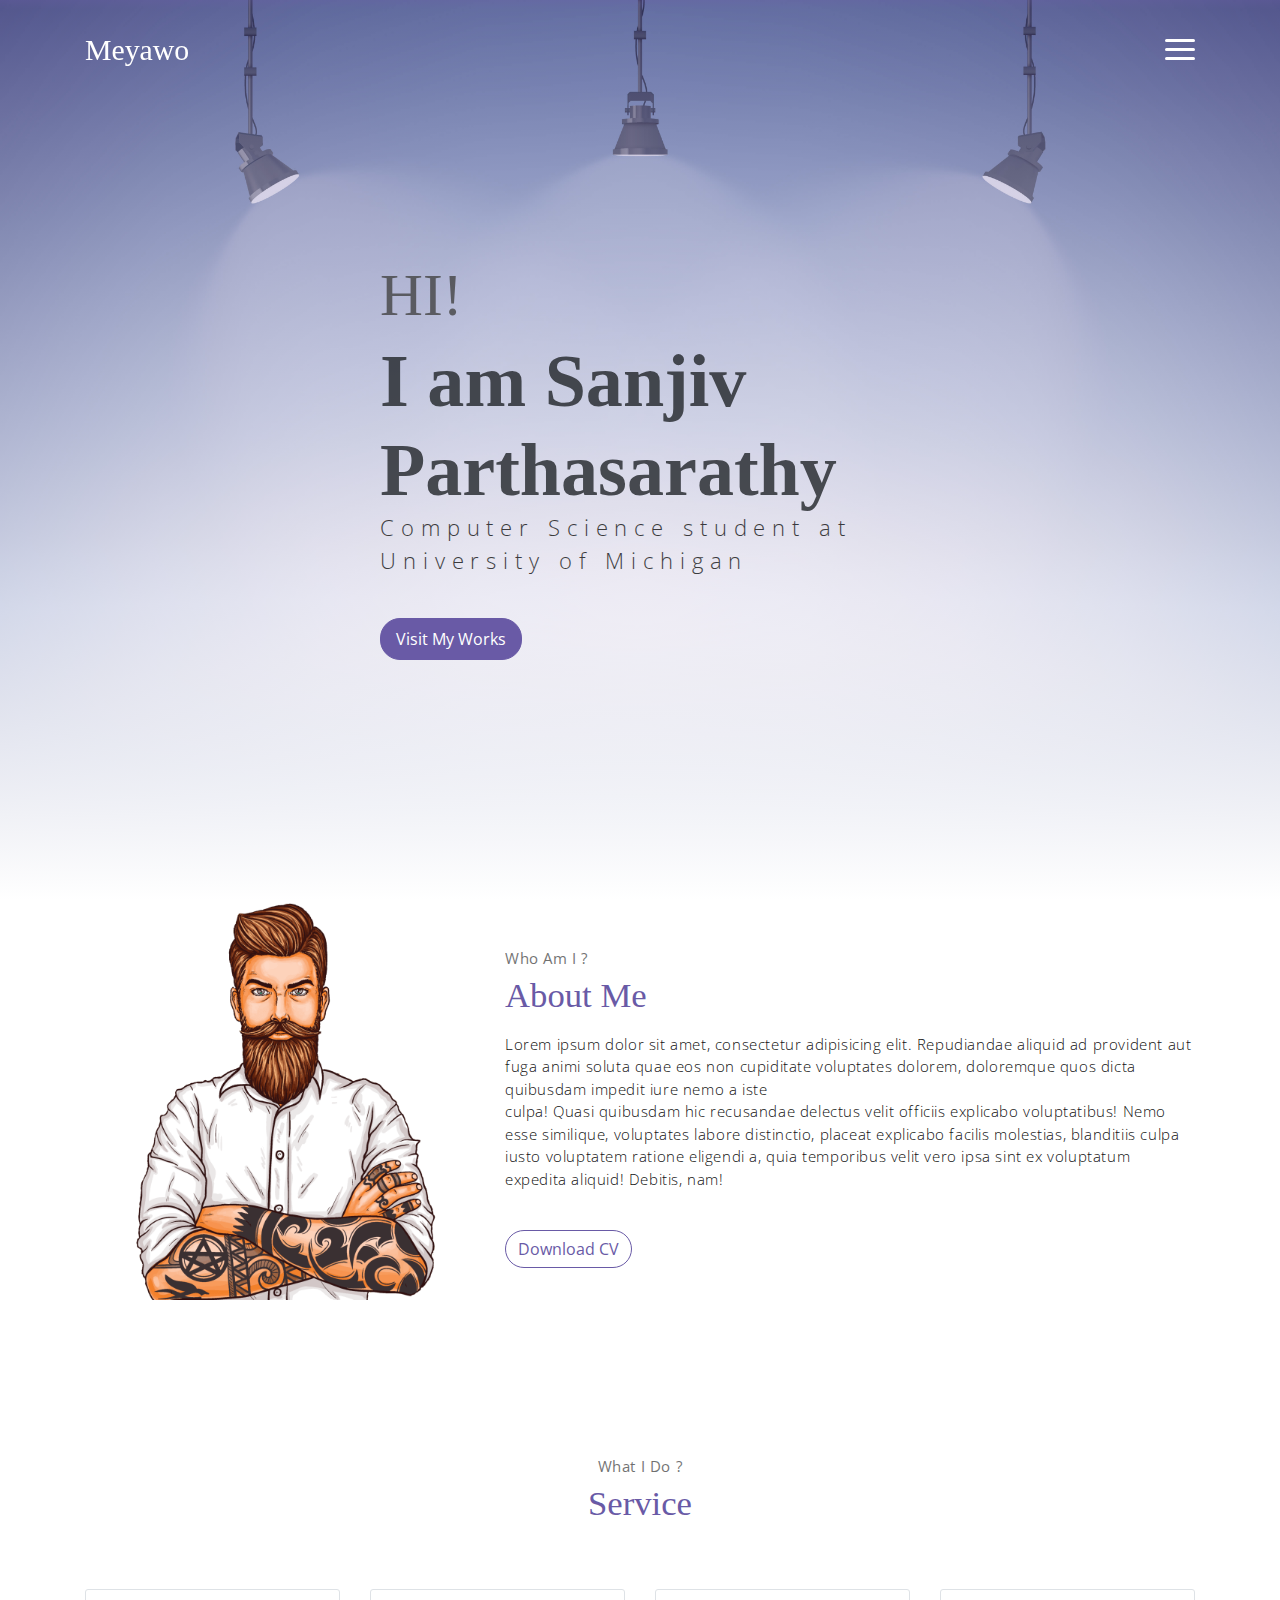
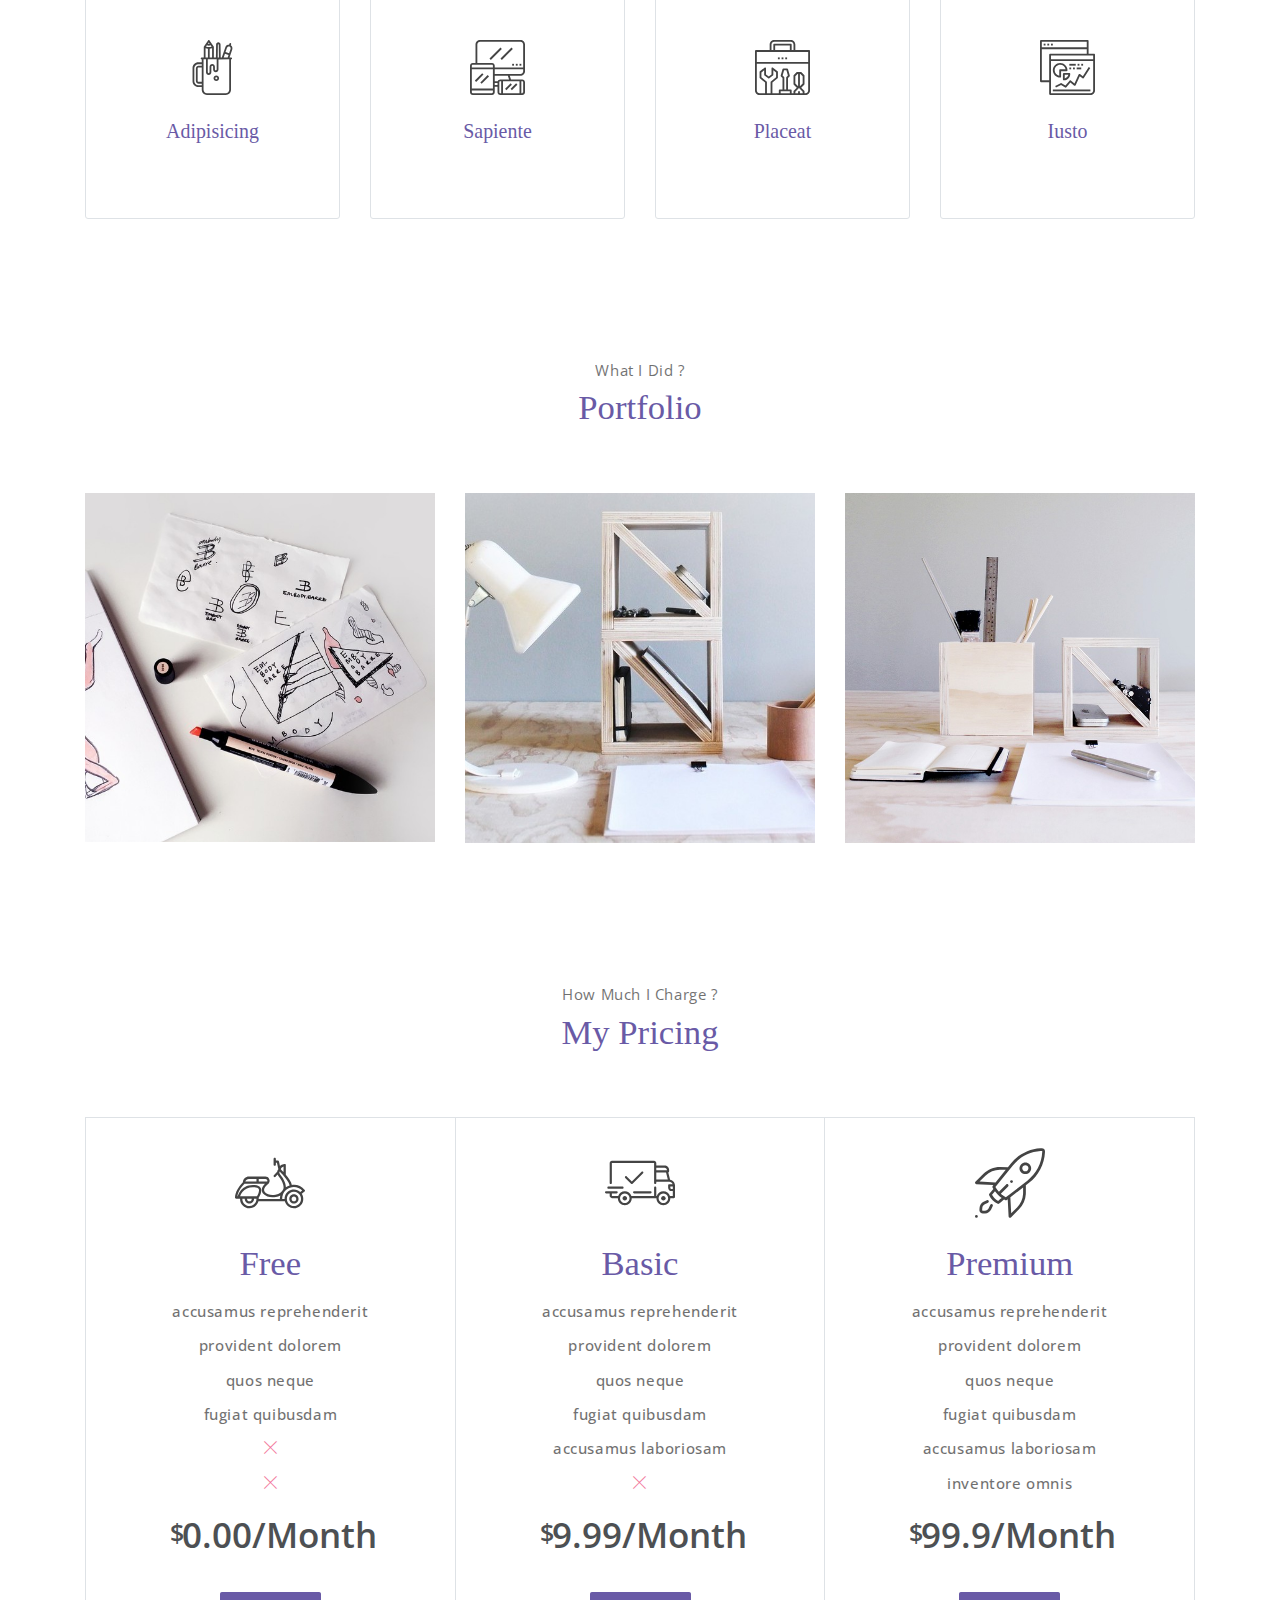
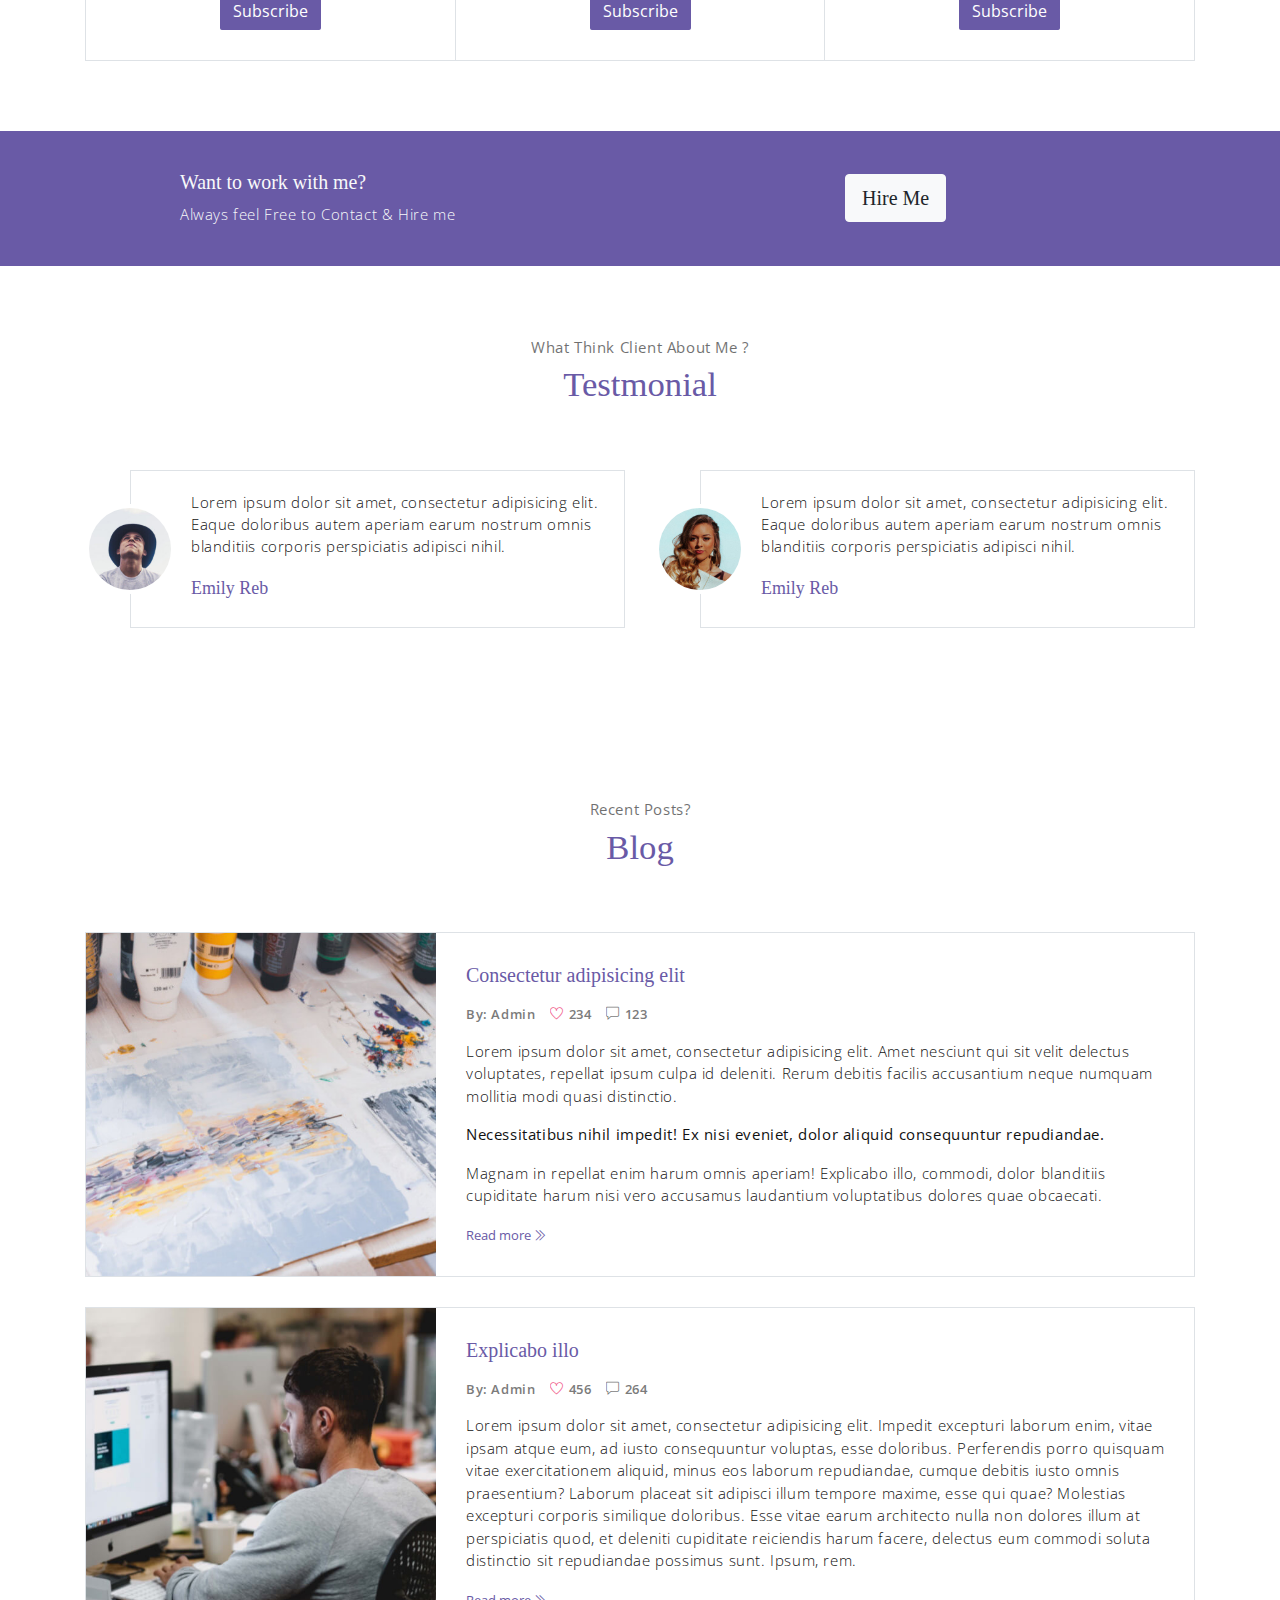
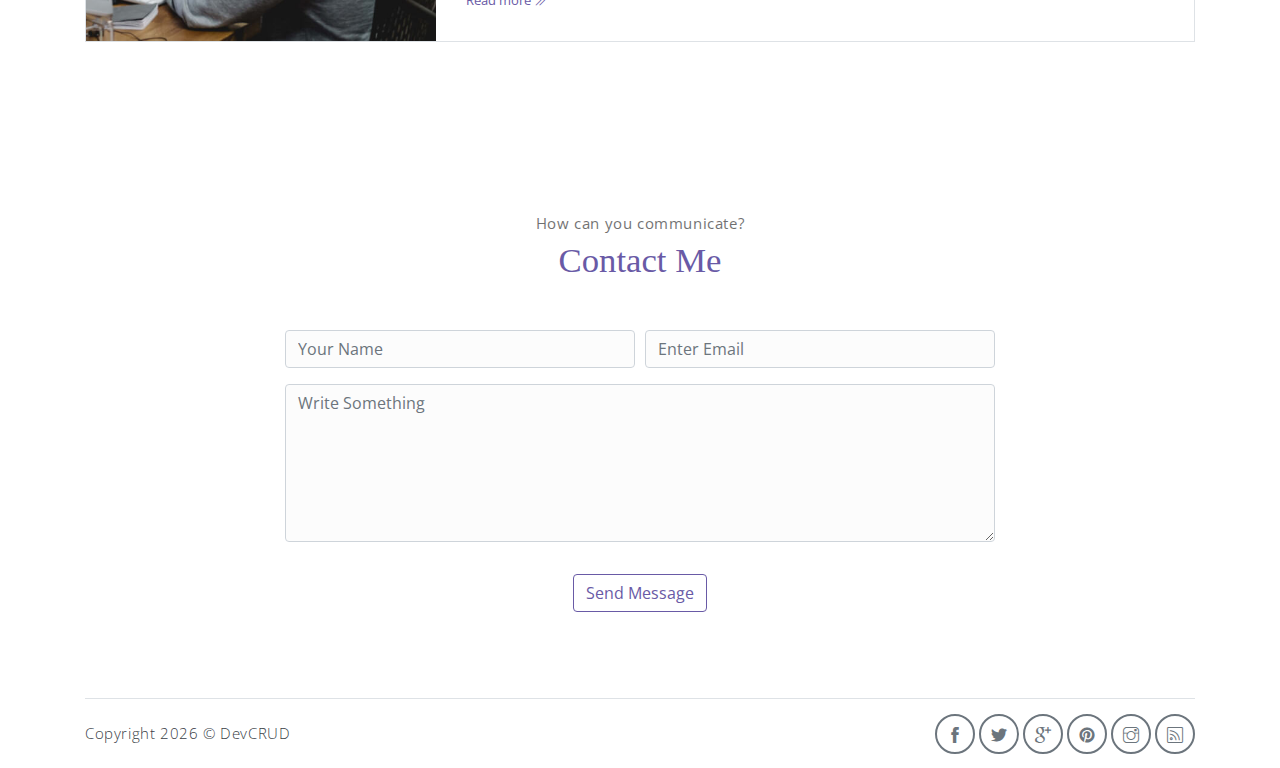
==== commit 48f9a958: "commit" ====
--- a/index.html
+++ b/index.html
@@ -54,9 +54,9 @@
         <div class="header-content container">
             <h1 class="header-title">
                 <span class="up">HI!</span>
-                <span class="down">I am John Doe</span>
+                <span class="down">I am Sanjiv Parthasarathy</span>
             </h1>
-            <p class="header-subtitle">FRONTEND WEB DESIGNER</p>            
+            <p class="header-subtitle">Computer Science student at University of Michigan</p>            
 
             <button class="btn btn-primary">Visit My Works</button>
         </div>              
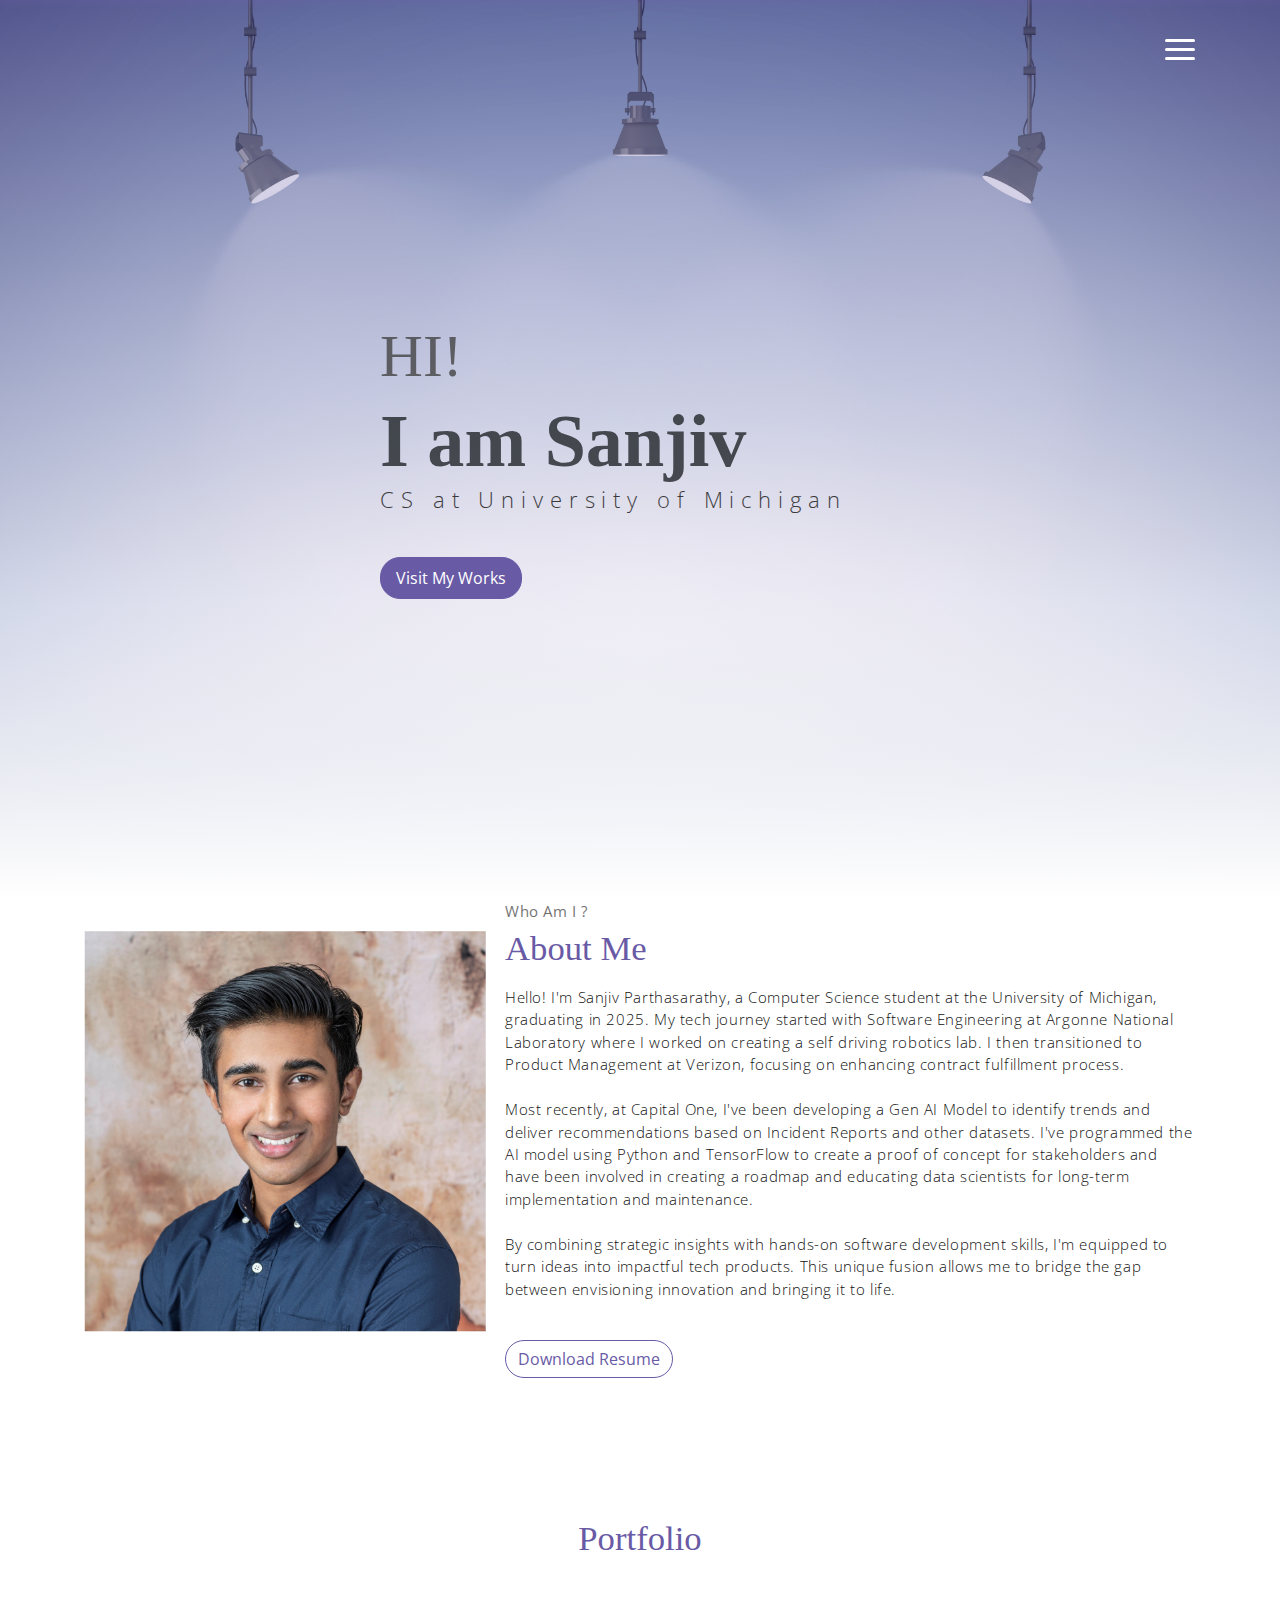
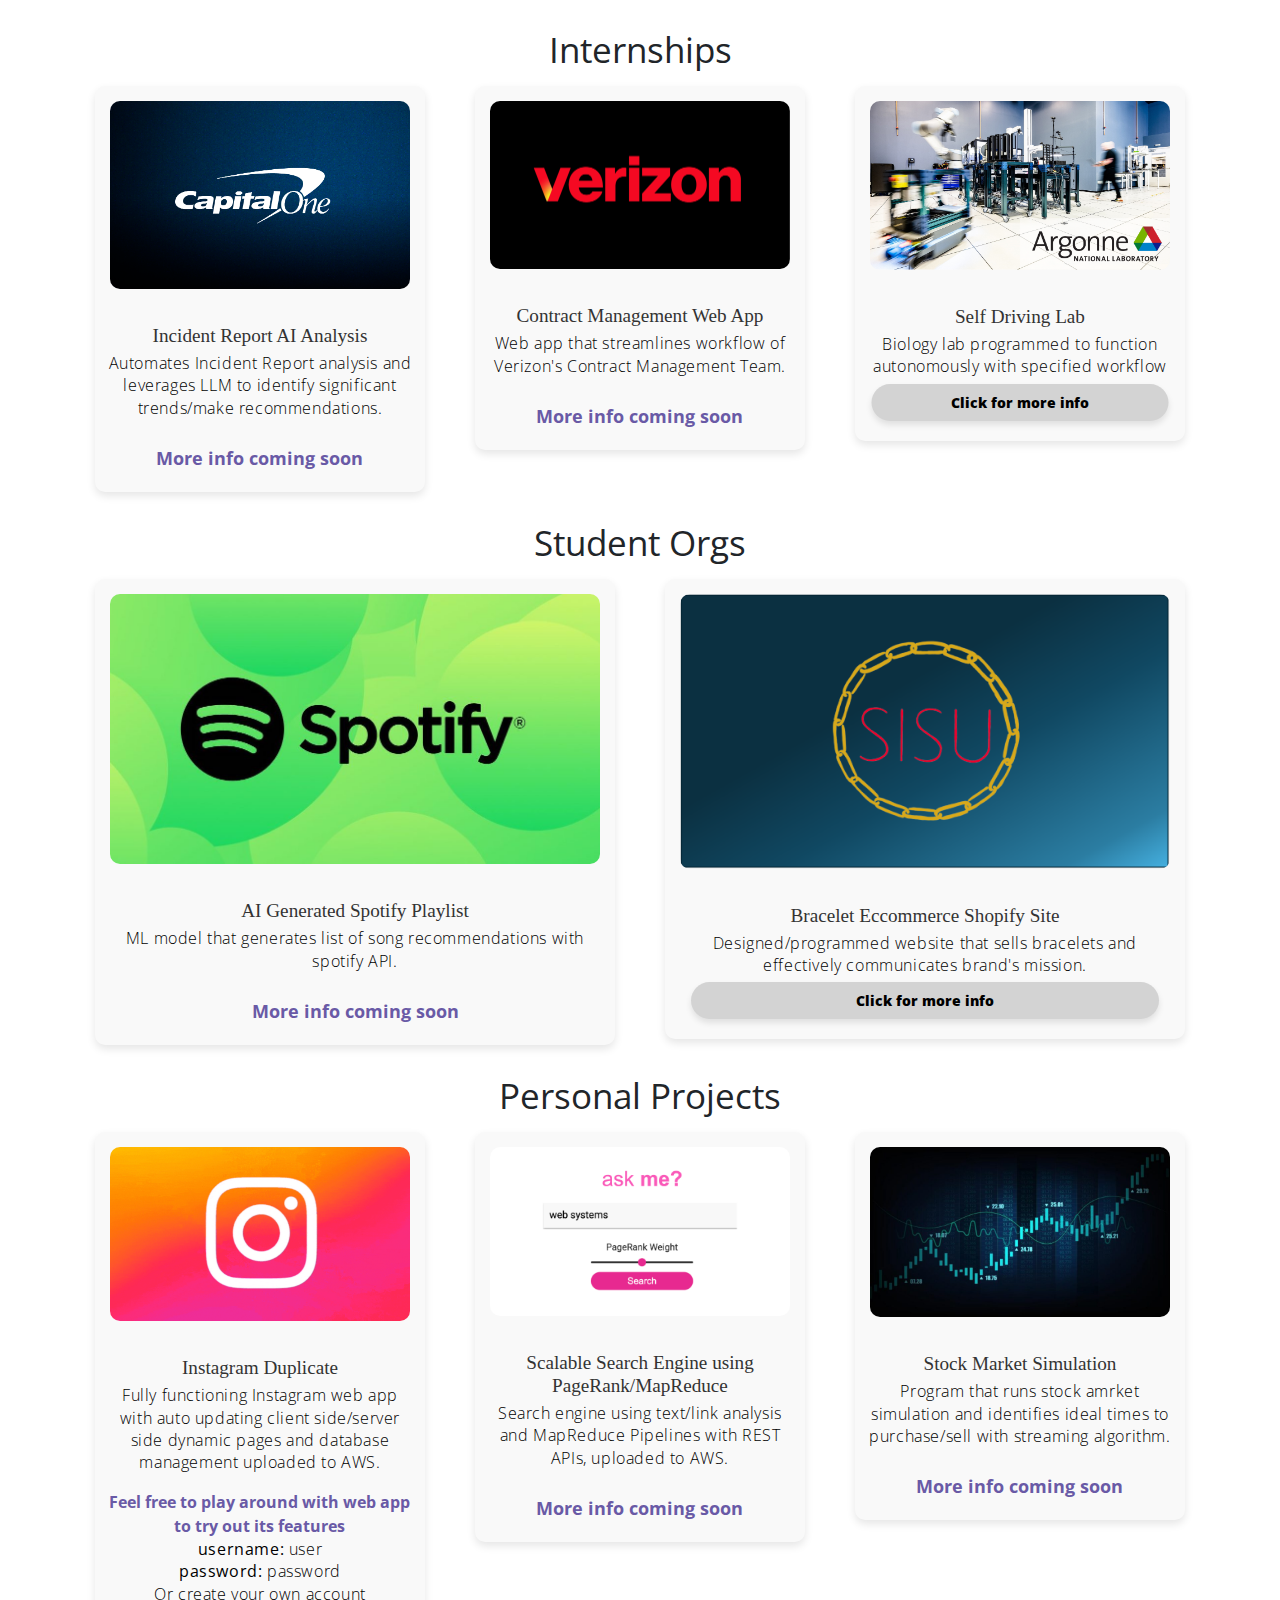
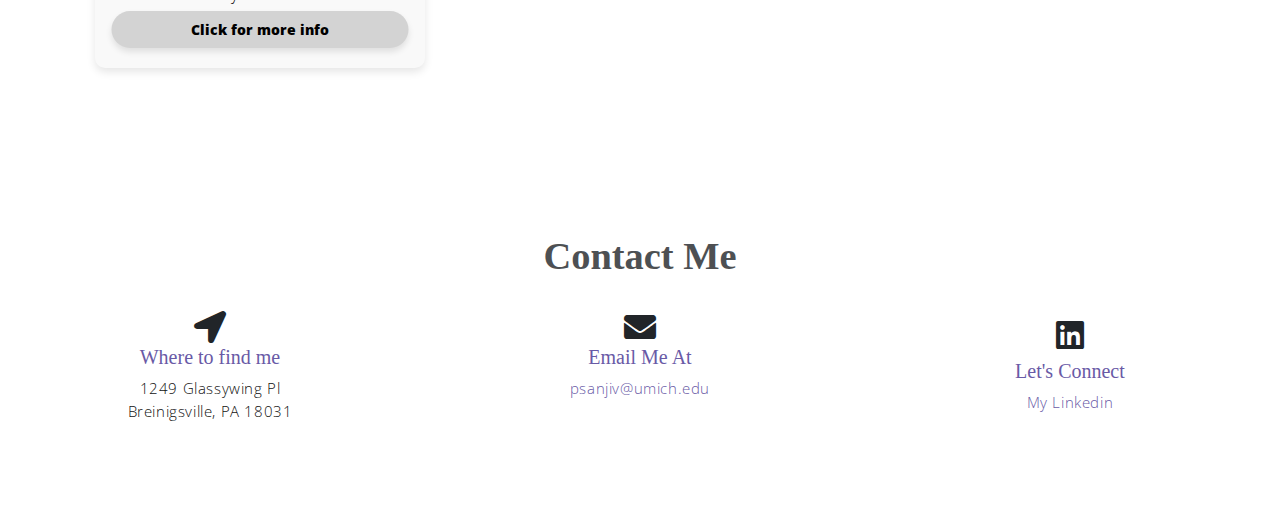
==== commit 7625b20a: "commit" ====
--- a/index.html
+++ b/index.html
@@ -5,34 +5,37 @@
     <meta name="viewport" content="width=device-width, initial-scale=1, shrink-to-fit=no">
     <meta name="description" content="Start your development with Meyawo landing page.">
     <meta name="author" content="Devcrud">
-    <title>Meyawo Landing page | Free Bootstrap 4.3.x landing page</title>
+    <title>Sanjiv Portfolio</title>
     <!-- font icons -->
     <link rel="stylesheet" href="assets/vendors/themify-icons/css/themify-icons.css">
     <!-- Bootstrap + Meyawo main styles -->
 	<link rel="stylesheet" href="assets/css/meyawo.css">
+    <link rel="stylesheet" href="https://cdnjs.cloudflare.com/ajax/libs/font-awesome/5.15.4/css/all.min.css">
+
+    
 </head>
 <body data-spy="scroll" data-target=".navbar" data-offset="40" id="home">
 
     <!-- Page Navbar -->
     <nav class="custom-navbar" data-spy="affix" data-offset-top="20">
         <div class="container">
-            <a class="logo" href="#">Meyawo</a>         
+            <!-- <a class="logo" href="#">Sanjiv </a>          -->
             <ul class="nav">
                 <li class="item">
                     <a class="link" href="#home">Home</a>
                 </li>
-                <li class="item">
+                <!-- <li class="item">
                     <a class="link" href="#about">About</a>
-                </li>
+                </li> -->
                 <li class="item">
                     <a class="link" href="#portfolio">Portfolio</a>
-                </li>
+                <!-- </li>
                 <li class="item">
                     <a class="link" href="#testmonial">Testmonial</a>
                 </li>
                 <li class="item">
                     <a class="link" href="#blog">Blog</a>
-                </li>
+                </li> -->
                 <li class="item">
                     <a class="link" href="#contact">Contact</a>
                 </li>
@@ -54,11 +57,10 @@
         <div class="header-content container">
             <h1 class="header-title">
                 <span class="up">HI!</span>
-                <span class="down">I am Sanjiv Parthasarathy</span>
+                <span class="down">I am Sanjiv</span>
             </h1>
-            <p class="header-subtitle">Computer Science student at University of Michigan</p>            
-
-            <button class="btn btn-primary">Visit My Works</button>
+            <p class="header-subtitle" style="white-space: nowrap;">CS at University of Michigan</p>      
+            <button class="btn btn-primary" onclick="document.getElementById('portfolio').scrollIntoView({ behavior: 'smooth' });">Visit My Works</button>
         </div>              
     </header><!-- end of page header -->
 
@@ -69,316 +71,222 @@
             <!-- about wrapper -->
             <div class="about">
                 <div class="about-img-holder">
-                    <img src="assets/imgs/man.png" class="about-img" alt="Download free bootstrap 4 landing page, free boootstrap 4 templates, Download free bootstrap 4.1 landing page, free boootstrap 4.1.1 templates, meyawo Landing page">
+                    <img src="assets/imgs/sanjiv_headshot.jpeg" class="about-img" style="transform: rotate(270deg);">
                 </div>
                 <div class="about-caption">
                     <p class="section-subtitle">Who Am I ?</p>
                     <h2 class="section-title mb-3">About Me</h2>
                     <p>
-                        Lorem ipsum dolor sit amet, consectetur adipisicing elit. Repudiandae aliquid ad provident aut fuga animi soluta quae eos non cupiditate voluptates dolorem, doloremque quos dicta quibusdam impedit iure nemo a iste 
-                        <br>culpa! Quasi quibusdam hic recusandae delectus velit officiis explicabo voluptatibus! Nemo esse similique, voluptates labore distinctio, placeat explicabo facilis molestias, blanditiis culpa iusto voluptatem ratione eligendi a, quia temporibus velit vero ipsa sint ex voluptatum expedita aliquid! Debitis, nam!              
+
+Hello! I'm Sanjiv Parthasarathy, a Computer Science student at the University of Michigan, graduating in 2025. My tech journey started with Software Engineering at Argonne National Laboratory where I worked on creating a self driving robotics lab. I then transitioned to Product Management at Verizon, focusing on enhancing contract fulfillment process.
+
+<br><br>Most recently, at Capital One, I've been developing a Gen AI Model to identify trends and deliver recommendations based on Incident Reports and other datasets. I've programmed the AI model using Python and TensorFlow to create a proof of concept for stakeholders and have been involved in creating a roadmap and educating data scientists for long-term implementation and maintenance.
+
+<br><br>By combining strategic insights with hands-on software development skills, I'm equipped to turn ideas into impactful tech products. This unique fusion allows me to bridge the gap between envisioning innovation and bringing it to life.    
                     </p>
-                    <button class="btn-rounded btn btn-outline-primary mt-4">Download CV</button>
+                    <a href="assets/docs/sanjiv_parthasarathy_resume.pdf" download="Sanjiv_Parthasarathy_Resume.pdf">
+                        <button class="btn-rounded btn btn-outline-primary mt-4">Download Resume</button>
+                      </a>
                 </div>              
             </div><!-- end of about wrapper -->
         </div><!-- end of container -->
     </section> <!-- end of about section -->
 
-    <!-- service section -->
-    <section class="section" id="service">
-        <div class="container text-center">
-            <p class="section-subtitle">What I Do ?</p>
-            <h6 class="section-title mb-6">Service</h6>
-            <!-- row -->
-            <div class="row">
-                <div class="col-md-6 col-lg-3">
-                    <div class="service-card">
-                        <div class="body">
-                            <img src="assets/imgs/pencil-case.svg" alt="Download free bootstrap 4 landing page, free boootstrap 4 templates, Download free bootstrap 4.1 landing page, free boootstrap 4.1.1 templates, meyawo Landing page" class="icon">
-                            <h6 class="title">Adipisicing</h6>
-                            <p class="subtitle">Labore velit culpa adipisci excepturi consequuntur itaque in nam molestias dolorem iste quod.</p>
-                        </div>
-                    </div>
-                </div>
-                <div class="col-md-6 col-lg-3">
-                    <div class="service-card">
-                        <div class="body">
-                            <img src="assets/imgs/responsive.svg" alt="Download free bootstrap 4 landing page, free boootstrap 4 templates, Download free bootstrap 4.1 landing page, free boootstrap 4.1.1 templates, meyawo Landing page" class="icon">
-                            <h6 class="title">Sapiente</h6>
-                            <p class="subtitle">Labore velit culpa adipisci excepturi consequuntur itaque in nam molestias dolorem iste quod.</p>
-                        </div>
-                    </div>
-                </div>
-                <div class="col-md-6 col-lg-3">
-                    <div class="service-card">
-                        <div class="body">
-                            <img src="assets/imgs/toolbox.svg" alt="Download free bootstrap 4 landing page, free boootstrap 4 templates, Download free bootstrap 4.1 landing page, free boootstrap 4.1.1 templates, meyawo Landing page" class="icon">
-                            <h6 class="title">Placeat</h6>
-                            <p class="subtitle">Labore velit culpa adipisci excepturi consequuntur itaque in nam molestias dolorem iste quod.</p>
-                        </div>
-                    </div>
-                </div>
-                <div class="col-md-6 col-lg-3">
-                    <div class="service-card">
-                        <div class="body">
-                            <img src="assets/imgs/analytics.svg" alt="Download free bootstrap 4 landing page, free boootstrap 4 templates, Download free bootstrap 4.1 landing page, free boootstrap 4.1.1 templates, meyawo Landing page" class="icon">
-                            <h6 class="title">Iusto</h6>
-                            <p class="subtitle">Labore velit culpa adipisci excepturi consequuntur itaque in nam molestias dolorem iste quod.</p>
-                        </div>
-                    </div>
-                </div>
-            </div><!-- end of row -->
-        </div>
-    </section><!-- end of service section -->
 
     <!-- portfolio section -->
     <section class="section" id="portfolio">
         <div class="container text-center">
-            <p class="section-subtitle">What I Did ?</p>
+            <!-- <p class="section-subtitle">What I Did ?</p> -->
             <h6 class="section-title mb-6">Portfolio</h6>
             <!-- row -->
+            <h7 class = "section-title">Internships</h7>
             <div class="row">
                 <div class="col-md-4">
-                    <a href="#" class="portfolio-card">
-                        <img src="assets/imgs/folio-1.jpg" class="portfolio-card-img" alt="Download free bootstrap 4 landing page, free boootstrap 4 templates, Download free bootstrap 4.1 landing page, free boootstrap 4.1.1 templates, meyawo Landing page">    
-                        <span class="portfolio-card-overlay">
-                            <span class="portfolio-card-caption">
-                                <h4>Web Designing</h5>
-                                <p class="font-weight-normal">Category: Web Templates</p>
-                            </span>                         
-                        </span>                     
-                    </a>
-                </div>
-                <div class="col-md-4">
-                    <a href="#" class="portfolio-card">
-                        <img class="portfolio-card-img" src="assets/imgs/folio-2.jpg" class="img-responsive rounded" alt="Download free bootstrap 4 landing page, free boootstrap 4 templates, Download free bootstrap 4.1 landing page, free boootstrap 4.1.1 templates, meyawo Landing page">
-                        <span class="portfolio-card-overlay">
-                            <span class="portfolio-card-caption">
-                                <h4>Web Designing</h5>
-                                <p class="font-weight-normal">Category: Web Templates</p>
-                            </span>                         
-                        </span>                         
-                    </a>
-                </div>
-                <div class="col-md-4">
-                    <a href="#" class="portfolio-card">
-                        <img class="portfolio-card-img" src="assets/imgs/folio-3.jpg" class="img-responsive rounded" alt="Download free bootstrap 4 landing page, free boootstrap 4 templates, Download free bootstrap 4.1 landing page, free boootstrap 4.1.1 templates, meyawo Landing page">    
-                        <span class="portfolio-card-overlay">
-                            <span class="portfolio-card-caption">
-                                <h4>Web Designing</h5>
-                                <p class="font-weight-normal">Category: Web Templates</p>
-                            </span>                         
-                        </span>                     
-                    </a>
-                </div>
-            </div><!-- end of row -->
-        </div><!-- end of container -->
-    </section> <!-- end of portfolio section -->
-
-    <!-- pricing section -->
-    <section class="section" id="pricing">
-        <div class="container text-center">
-            <p class="section-subtitle">How Much I Charge ?</p>
-            <h6 class="section-title mb-6">My Pricing</h6>
-            <!-- row -->
-            <div class="pricing-wrapper">
-                <div class="pricing-card">
-                    <div class="pricing-card-header">
-                        <img class="pricing-card-icon" src="assets/imgs/scooter.svg" alt="Download free bootstrap 4 landing page, free boootstrap 4 templates, Download free bootstrap 4.1 landing page, free boootstrap 4.1.1 templates, meyawo Landing page">
-                    </div>
-                    <div class="pricing-card-body">
-                        <h6 class="pricing-card-title">Free</h6>
-                        <div class="pricing-card-list">
-                            <p>accusamus reprehenderit</p>
-                            <p>provident dolorem </p>
-                            <p>quos neque</p>
-                            <p>fugiat quibusdam</p>
-                            <p><i class="ti-close"></i></p>
-                            <p><i class="ti-close"></i></p>
-                        </div>
-                    </div>
-                    <div class="pricing-card-footer">
-                        <span>$</span>
-                        <span>0.00/Month</span>
-                    </div>
-                    <a href="#" class="btn btn-primary mt-3 pricing-card-btn">Subscribe</a>
-                </div>
-                <div class="pricing-card">
-                    <div class="pricing-card-header">
-                        <img class="pricing-card-icon" src="assets/imgs/shipped.svg" alt="Download free bootstrap 4 landing page, free boootstrap 4 templates, Download free bootstrap 4.1 landing page, free boootstrap 4.1.1 templates, meyawo Landing page">
-                    </div>
-                    <div class="pricing-card-body">
-                        <h6 class="pricing-card-title">Basic</h6>
-                        <div class="pricing-card-list">
-                            <p>accusamus reprehenderit</p>
-                            <p>provident dolorem </p>
-                            <p>quos neque</p>
-                            <p>fugiat quibusdam</p>
-                            <p>accusamus laboriosam</p>
-                            <p><i class="ti-close"></i></p>
-                        </div>
-                    </div>
-                    <div class="pricing-card-footer">
-                        <span>$</span>
-                        <span>9.99/Month</span>
-                    </div>
-                    <a href="#" class="btn btn-primary mt-3 pricing-card-btn">Subscribe</a>
-                </div>
-                <div class="pricing-card">
-                    <div class="pricing-card-header">
-                        <img class="pricing-card-icon" src="assets/imgs/startup.svg" alt="Download free bootstrap 4 landing page, free boootstrap 4 templates, Download free bootstrap 4.1 landing page, free boootstrap 4.1.1 templates, meyawo Landing page">
-                    </div>
-                    <div class="pricing-card-body">
-                        <h6 class="pricing-card-title">Premium</h6>
-                        <div class="pricing-card-list">
-                            <p>accusamus reprehenderit</p>
-                            <p>provident dolorem </p>
-                            <p>quos neque</p>
-                            <p>fugiat quibusdam</p>
-                            <p>accusamus laboriosam</p>
-                            <p>inventore omnis</p>
-                        </div>
-                    </div>
-                    <div class="pricing-card-footer">
-                        <span>$</span>
-                        <span>99.9/Month</span>
-                    </div>
-                    <a href="#" class="btn btn-primary mt-3 pricing-card-btn">Subscribe</a>
-                </div>
-
-            </div><!-- end of pricing wrapper -->
-        </div> <!-- end of container -->
-    </section><!-- end of pricing section -->
-
-    <!-- section -->
-    <section class="section-sm bg-primary">
-        <!-- container -->
-        <div class="container text-center text-sm-left">
-            <!-- row -->
-            <div class="row align-items-center">
-                <div class="col-sm offset-md-1 mb-4 mb-md-0">
-                    <h6 class="title text-light">Want to work with me?</h6>
-                    <p class="m-0 text-light">Always feel Free to Contact & Hire me</p>
-                </div>
-                <div class="col-sm offset-sm-2 offset-md-3">
-                    <button class="btn btn-lg my-font btn-light rounded">Hire Me</button>
-                </div>
-            </div> <!-- end of row -->
-        </div> <!-- end of container -->
-    </section> <!-- end of section -->
-
-    <!-- testimonial section -->
-    <section class="section" id="testmonial">
-        <div class="container text-center">
-            <p class="section-subtitle">What Think Client About Me ?</p>
-            <h6 class="section-title mb-6">Testmonial</h6>
-
-            <!-- row -->
+                    <div class="project-container">
+                        <!-- <a href="project3.html" class="project-box"> -->
+                            <div class="project-image">
+                                <img src="assets/imgs/c1.png" alt="Project 3 Image">
+                            </div>
+                            <div class="project-details">
+                                <h3>Incident Report AI Analysis</h3>
+                                <p>Automates Incident Report analysis and leverages LLM to identify significant trends/make recommendations.</p>
+                            </div>
+                            <div class="info">More info coming soon</div>
+                        <!-- </a> -->
+                    </div>
+                </div>
+                <div class="col-md-4">
+                    <div class="project-container">
+                        <!-- <a href="verizon_web_app.html" class="project-box"> -->
+                            <div class="project-image">
+                                <img src="assets/imgs/verizon.png" alt="Project 1 Image">
+                            </div>
+                            <div class="project-details">
+                                <h3>Contract Management Web App</h3>
+                                <p class="custom-text-color">Web app that streamlines workflow of Verizon's Contract Management Team.</p>
+                            </div>
+                            <div class="info">More info coming soon</div>
+                        <!-- </a> -->
+                    </div>
+                </div>
+                <div class="col-md-4">
+                    <div class="project-container">
+                        <a href="self_driving_lab.html" target="_blank" class="project-box">
+                            <div class="project-image">
+                                <img src="assets/imgs/rpl.png" alt="Project 2 Image">
+                            </div>
+                            <div class="project-details">
+                                <h3>Self Driving Lab</h3>
+                                <p>Biology lab programmed to function autonomously with specified workflow</p>
+                            </div>
+                            <div class="info-bubble"><b>Click for more info</b></div>
+                        </a>
+                    </div>
+                </div>
+
+            </div>
+
+
+
+
+
+
+            <h7 class = "section-title">Student Orgs</h7>
             <div class="row">
                 <div class="col-md-6">
-                    <div class="testimonial-card">
-                        <div class="testimonial-card-img-holder">
-                            <img src="assets/imgs/avatar2.jpg" class="testimonial-card-img" alt="Download free bootstrap 4 landing page, free boootstrap 4 templates, Download free bootstrap 4.1 landing page, free boootstrap 4.1.1 templates, meyawo Landing page">                           
-                        </div>
-                        <div class="testimonial-card-body">
-                            <p class="testimonial-card-subtitle">Lorem ipsum dolor sit amet, consectetur adipisicing elit. Eaque doloribus autem aperiam earum nostrum omnis blanditiis corporis perspiciatis adipisci nihil.</p>
-                            <h6 class="testimonial-card-title">Emily Reb</h6>
-                        </div>
+                    <div class="project-container">
+                        <!-- <a href="project1.html" class="project-box"> -->
+                            <div class="project-image">
+                                <img src="assets/imgs/spotify.jpg" alt="Project 1 Image">
+                            </div>
+                            <div class="project-details">
+                                <h3>AI Generated Spotify Playlist</h3>
+                                <p>ML model that generates list of song recommendations with spotify API.</p>
+                            </div>
+                            <div class="info">More info coming soon</div>
+                        <!-- </a> -->
                     </div>
                 </div>
                 <div class="col-md-6">
-                    <div class="testimonial-card">
-                        <div class="testimonial-card-img-holder">
-                            <img src="assets/imgs/avatar3.jpg" class="testimonial-card-img" alt="Download free bootstrap 4 landing page, free boootstrap 4 templates, Download free bootstrap 4.1 landing page, free boootstrap 4.1.1 templates, meyawo Landing page">                        
-                        </div>
-                        <div class="testimonial-card-body">
-                            <p class="testimonial-card-subtitle">Lorem ipsum dolor sit amet, consectetur adipisicing elit. Eaque doloribus autem aperiam earum nostrum omnis blanditiis corporis perspiciatis adipisci nihil.</p>
-                            <h6 class="testimonial-card-title">Emily Reb</h6>
-                        </div>
-                    </div>
-                </div>
-            </div>
-        </div> <!-- end of container -->
-    </section> <!-- end of testimonial section -->
-    
-    <!-- blog section -->
-    <section class="section" id="blog">
-        <!-- container -->
-        <div class="container text-center">
-            <p class="section-subtitle">Recent Posts?</p>
-            <h6 class="section-title mb-6">Blog</h6>
-            <!-- blog-wrapper -->
-            <div class="blog-card">
-                <div class="blog-card-header">
-                    <img src="assets/imgs/img-1.jpg" class="blog-card-img" alt="Download free bootstrap 4 landing page, free boootstrap 4 templates, Download free bootstrap 4.1 landing page, free boootstrap 4.1.1 templates, meyawo Landing page">
-                </div>
-                <div class="blog-card-body">
-                    <h5 class="blog-card-title">Consectetur adipisicing elit</h6>
-
-                    <p class="blog-card-caption">
-                        <a href="#">By: Admin</a>
-                        <a href="#"><i class="ti-heart text-danger"></i> 234</a>
-                        <a href="#"><i class="ti-comment"></i> 123</a>
-                    </p>
-                    <p>Lorem ipsum dolor sit amet, consectetur adipisicing elit. Amet nesciunt qui sit velit delectus voluptates, repellat ipsum culpa id deleniti. Rerum debitis facilis accusantium neque numquam mollitia modi quasi distinctio.</p>
-
-                    <p><b>Necessitatibus nihil impedit! Ex nisi eveniet, dolor aliquid consequuntur repudiandae.</b></p>
-                    <p>Magnam in repellat enim harum omnis aperiam! Explicabo illo, commodi, dolor blanditiis cupiditate harum nisi vero accusamus laudantium voluptatibus dolores quae obcaecati.</p>
-
-                    <a href="#" class="blog-card-link">Read more <i class="ti-angle-double-right"></i></a>
-                </div>
-            </div><!-- end of blog wrapper -->
-
-            <!-- blog-wrapper -->
-            <div class="blog-card">
-                <div class="blog-card-header">
-                    <img src="assets/imgs/img-2.jpg" class="blog-card-img" alt="Download free bootstrap 4 landing page, free boootstrap 4 templates, Download free bootstrap 4.1 landing page, free boootstrap 4.1.1 templates, meyawo Landing page">
-                </div>
-                <div class="blog-card-body">
-                    <h5 class="blog-card-title">Explicabo illo</h6>
-
-                    <p class="blog-card-caption">
-                        <a href="#">By: Admin</a>
-                        <a href="#"><i class="ti-heart text-danger"></i> 456</a>
-                        <a href="#"><i class="ti-comment"></i> 264</a>
-                    </p>
-                    
-                    <p>Lorem ipsum dolor sit amet, consectetur adipisicing elit. Impedit excepturi laborum enim, vitae ipsam atque eum, ad iusto consequuntur voluptas, esse doloribus. Perferendis porro quisquam vitae exercitationem aliquid, minus eos laborum repudiandae, cumque debitis iusto omnis praesentium? Laborum placeat sit adipisci illum tempore maxime, esse qui quae? Molestias excepturi corporis similique doloribus. Esse vitae earum architecto nulla non dolores illum at perspiciatis quod, et deleniti cupiditate reiciendis harum facere, delectus eum commodi soluta distinctio sit repudiandae possimus sunt. Ipsum, rem.</p>
-
-                    <a href="#" class="blog-card-link">Read more <i class="ti-angle-double-right"></i></a>
-                </div>
-            </div><!-- end of blog wrapper -->
-
-        </div><!-- end of container -->
-    </section><!-- end of blog section -->
+                    <div class="project-container">
+                        <a href="http://sisubracelets.com" target="_blank" class="project-box">
+                            <div class="project-image">
+                                <img src="assets/imgs/sisu2.png" alt="Project 2 Image">
+                            </div>
+                            <div class="project-details">
+                                <h3>Bracelet Eccommerce Shopify Site</h3>
+                                <p>Designed/programmed website that sells bracelets and effectively communicates brand's mission.</p>
+                            </div>
+                            <div class="info-bubble"><b>Click for more info</b></div>
+                        </a>
+                    </div>
+                </div>
+            </div>
+
+
+
+
+
+
+            <h7 class = "section-title">Personal Projects</h7>
+            <div class="row">
+                <div class="col-md-4">
+                    <div class="project-container">
+                        <a href="http://ec2-3-82-100-217.compute-1.amazonaws.com/" target="_blank" class="project-box">
+                            <div class="project-image">
+                                <img src="assets/imgs/ig.png" alt="Project 1 Image">
+                            </div>
+                            <div class="project-details">
+                                <h3>Instagram Duplicate</h3>
+                                <p>Fully functioning Instagram web app with auto updating client side/server side dynamic pages and database management uploaded to AWS.</p>
+                                <b>Feel free to play around with web app to try out its features</b>
+                                <p><b>username: </b>user<br><b>password: </b>password<br>Or create your own account</p>
+                            </div>
+                            <div class="info-bubble"><b>Click for more info</b></div>
+                        </a>
+                    </div>
+                </div>
+                <div class="col-md-4">
+                    <div class="project-container">
+                        <!-- <a href="project2.html" class="project-box"> -->
+                            <div class="project-image">
+                                <img src="assets/imgs/search_engine.png" alt="Project 2 Image">
+                            </div>
+                            <div class="project-details">
+                                <h3>Scalable Search Engine using PageRank/MapReduce</h3>
+                                <p>Search engine using text/link analysis and MapReduce Pipelines with REST APIs, uploaded to AWS.</p>
+                            </div>
+                            <div class="info">More info coming soon</div>
+                        <!-- </a> -->
+                    </div>
+                </div>
+                <div class="col-md-4">
+                    <div class="project-container">
+                        <!-- <a href="project3.html" class="project-box"> -->
+                            <div class="project-image">
+                                <img src="assets/imgs/stock.jpeg" alt="Project 3 Image">
+                            </div>
+                            <div class="project-details">
+                                <h3>Stock Market Simulation</h3>
+                                <p>Program that runs stock amrket simulation and identifies ideal times to purchase/sell with streaming algorithm.</p>
+                            </div>
+                            <div class="info">More info coming soon</div>
+                        <!-- </a> -->
+                    </div>
+                </div>
+            </div>
+            
+        </div>
+    </section>
+<!-- 
+    Verizon
+    Argonne
+    Lehigh
+
+    Msail
+    Startum
+
+    insta
+    p5
+    stock market
+    Travelling Sailsman
+
+-->
 
     <!-- contact section -->
     <section class="section" id="contact">
         <div class="container text-center">
-            <p class="section-subtitle">How can you communicate?</p>
-            <h6 class="section-title mb-5">Contact Me</h6>
-            <!-- contact form -->
-            <form action="" class="contact-form col-md-10 col-lg-8 m-auto">
-                <div class="form-row">
-                    <div class="form-group col-sm-6">
-                        <input type="text" size="50" class="form-control" placeholder="Your Name" required>                 
-                    </div>
-                    <div class="form-group col-sm-6">
-                        <input type="email" class="form-control" placeholder="Enter Email"requried>                 
-                    </div>
-                    <div class="form-group col-sm-12">
-                        <textarea name="comment" id="comment" rows="6"   class="form-control" placeholder="Write Something"></textarea>
-                    </div>
-                    <div class="form-group col-sm-12 mt-3">
-                        <input type="submit" value="Send Message" class="btn btn-outline-primary rounded">                  
-                    </div>
-                </div>  
-            </form><!-- end of contact form -->
+            <h1 class="header-title">Contact Me</h1>
+            <!-- <h1>I'd Love To Connect With You.</h1> -->
+            <br>
         </div><!-- end of container -->
+        <div class="row">
+            <div class="col-md-4 text-center">
+                <div class="icon">
+                    <i class="fas fa-location-arrow fa-2x"></i>
+                </div>
+                <h5>Where to find me</h5>
+                <p>1249 Glassywing Pl<br>Breinigsville, PA 18031</p>
+            </div>
+            <div class="col-md-4 text-center">
+                <div class="icon">
+                    <i class="fas fa-envelope fa-2x"></i>
+                </div>
+                <h5>Email Me At</h5>
+                <p><a href="mailto:psanjiv@umich.edu">psanjiv@umich.edu</a></p>
+            </div>
+            <div class="col-md-4 text-center fa-2x">
+                <div class="icon">
+                    <i class="fab fa-linkedin"></i>
+                </div>
+                <h5>Let's Connect</h5>
+                <p><a href="https://www.linkedin.com/in/sanjivparthasarathy/" target="_blank">My Linkedin</a></p>
+            </div>
+        </div>
     </section><!-- end of contact section -->
 
     <!-- footer -->
-    <div class="container">
+    <!-- <div class="container">
         <footer class="footer">       
             <p class="mb-0">Copyright <script>document.write(new Date().getFullYear())</script> &copy; <a href="http://www.devcrud.com">DevCRUD</a></p>
             <div class="social-links text-right m-auto ml-sm-auto">
@@ -390,7 +298,7 @@
                 <a href="javascript:void(0)" class="link"><i class="ti-rss"></i></a>
             </div>
         </footer>
-    </div> <!-- end of page footer -->
+    </div> end of page footer -->
 	
 	<!-- core  -->
     <script src="assets/vendors/jquery/jquery-3.4.1.js"></script>
--- a/assets/css/meyawo.css
+++ b/assets/css/meyawo.css
@@ -627,6 +627,7 @@
   width: 100%;
   padding-right: 15px;
   padding-left: 15px;
+  padding-bottom: 15px;
 }
 
 .col {
@@ -12232,3 +12233,85 @@
 .section-lg {
   padding: 100px 0 !important;
 }
+
+
+
+
+  /* Custom styles for project boxes */
+.project-container {
+  background-color: #f9f9f9; /* Slightly darker shade of white */
+  border-radius: 10px;
+  box-shadow: 0 4px 8px rgba(0, 0, 0, 0.1); /* Minimal shadow */
+  margin: 10px;
+  overflow: hidden;
+}
+
+.project-box {
+    display: block;
+    text-decoration: none;
+    overflow: hidden;
+    position: relative;
+    transition: transform 0.3s ease-in-out; /* Smooth animation */
+}
+
+.project-image {
+    padding: 15px; /* Adjust padding as needed */
+    background-color: #f9f9f9; /* Match the box color */
+}
+
+.project-image img {
+    width: 100%;
+    border-radius: 10px;
+}
+
+.project-details {
+    padding: 10px;
+}
+
+.project-details h3 {
+    margin-top: 10px;
+    margin-bottom: 5px;
+    font-size: 1.2em;
+    color: #333;
+}
+
+.project-details p {
+    font-size: 1rem;
+    color: black;
+    line-height: 1.4;
+}
+
+.project-box:hover {
+    transform: translateY(-5px); /* Fade up animation on hover */
+}
+
+
+.info-bubble {
+  position: relative;
+  bottom: 20px;
+  left: 50%;
+  transform: translateX(-50%);
+  background-color: lightgray; /* Light gray background */
+  color: black; /* Black text */
+  padding: 8px 15px;
+  border-radius: 20px;
+  font-size: 14px;
+  font-weight: bold;
+  text-align: center;
+  max-width: 90%;
+  cursor: pointer;
+  box-shadow: 0px 4px 6px rgba(0, 0, 0, 0.1);
+}
+
+.project-container:hover .info-bubble {
+  background-color: rgba(0, 0, 0, 0.95); /* Slightly darker on hover */
+  color: white; /* White text on hover */
+}
+
+.info {
+  padding-bottom: 20px;
+  font-size: 18px;
+  font-weight: bold;
+  color: #695aa6;
+}
+
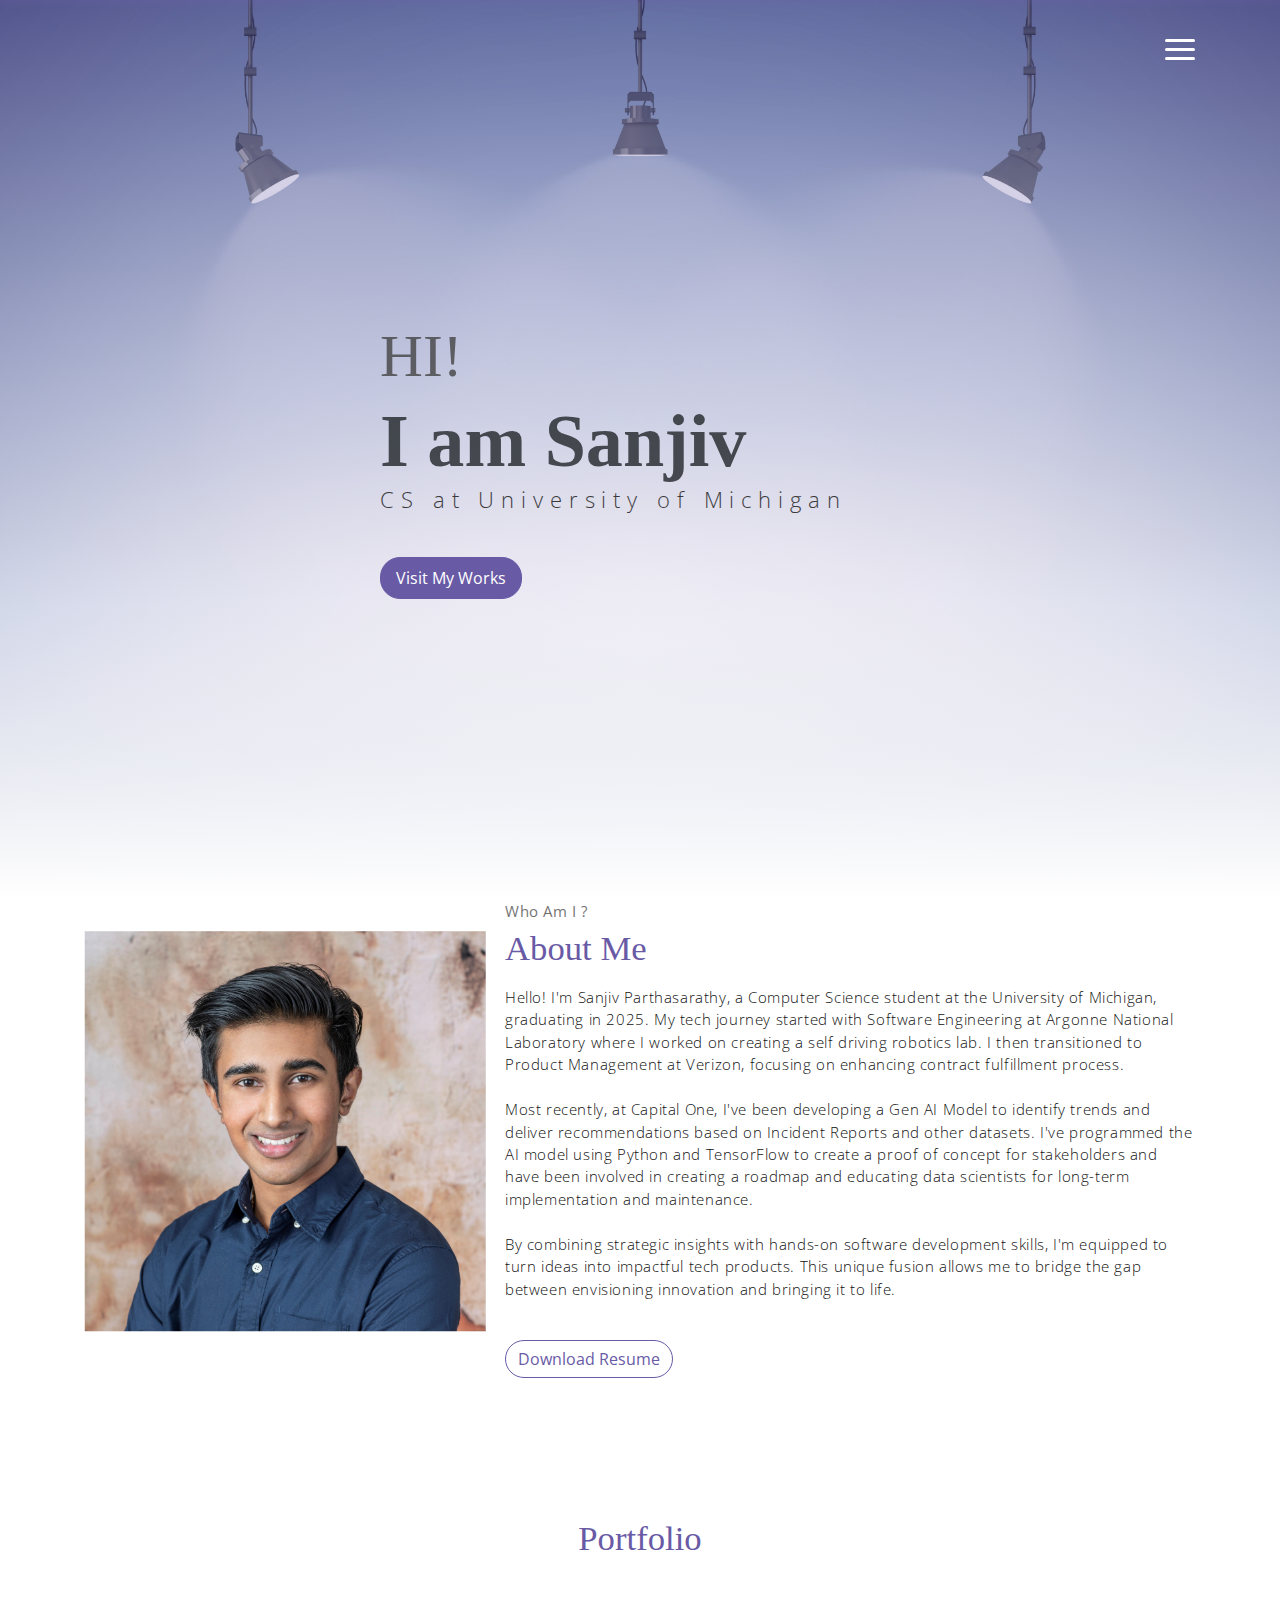
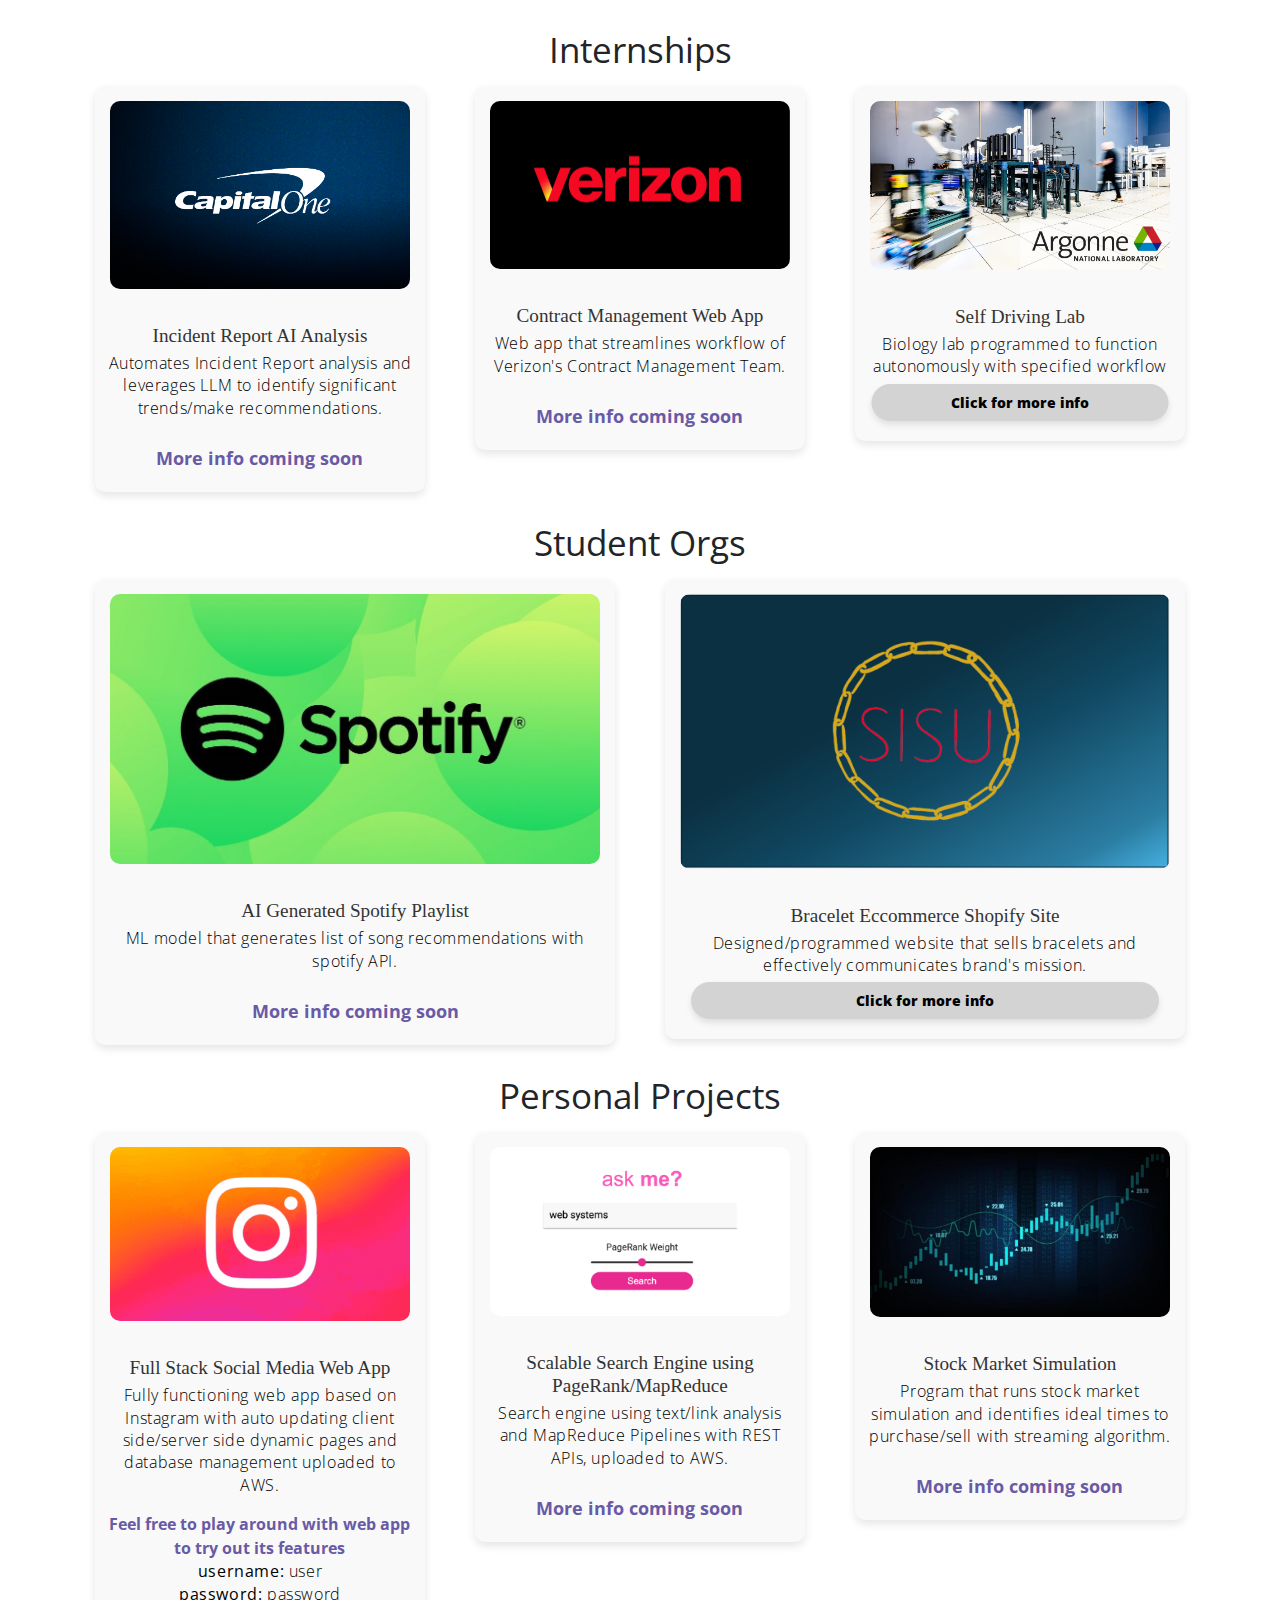
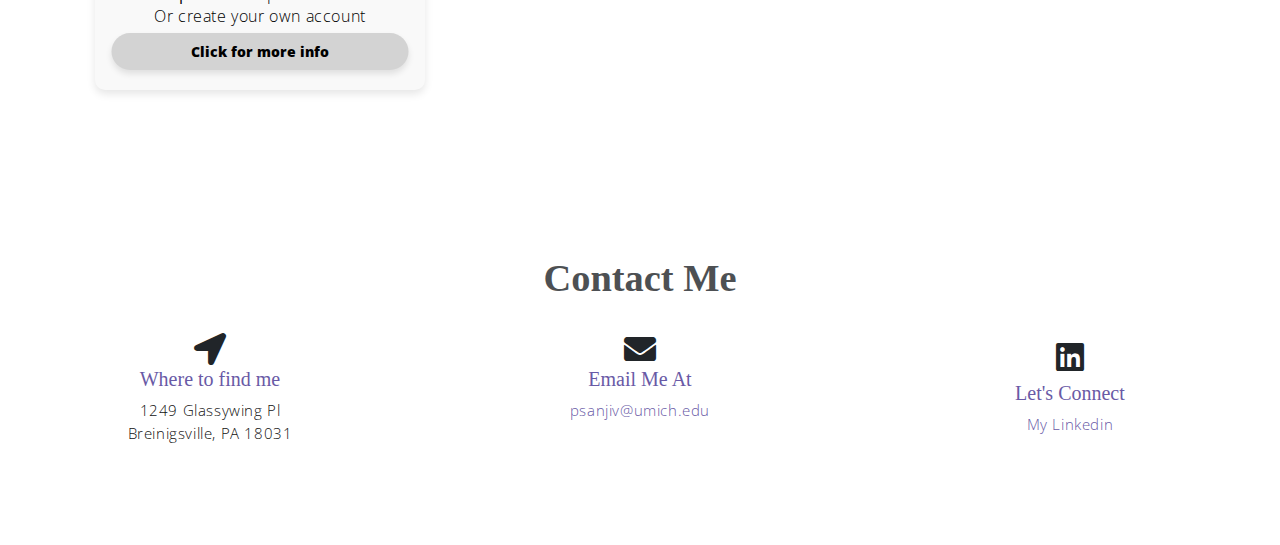
==== commit 9a3e72ff: "commit" ====
--- a/index.html
+++ b/index.html
@@ -197,8 +197,8 @@
                                 <img src="assets/imgs/ig.png" alt="Project 1 Image">
                             </div>
                             <div class="project-details">
-                                <h3>Instagram Duplicate</h3>
-                                <p>Fully functioning Instagram web app with auto updating client side/server side dynamic pages and database management uploaded to AWS.</p>
+                                <h3>Full Stack Social Media Web App</h3>
+                                <p>Fully functioning web app based on Instagram with auto updating client side/server side dynamic pages and database management uploaded to AWS.</p>
                                 <b>Feel free to play around with web app to try out its features</b>
                                 <p><b>username: </b>user<br><b>password: </b>password<br>Or create your own account</p>
                             </div>
@@ -228,7 +228,7 @@
                             </div>
                             <div class="project-details">
                                 <h3>Stock Market Simulation</h3>
-                                <p>Program that runs stock amrket simulation and identifies ideal times to purchase/sell with streaming algorithm.</p>
+                                <p>Program that runs stock market simulation and identifies ideal times to purchase/sell with streaming algorithm.</p>
                             </div>
                             <div class="info">More info coming soon</div>
                         <!-- </a> -->
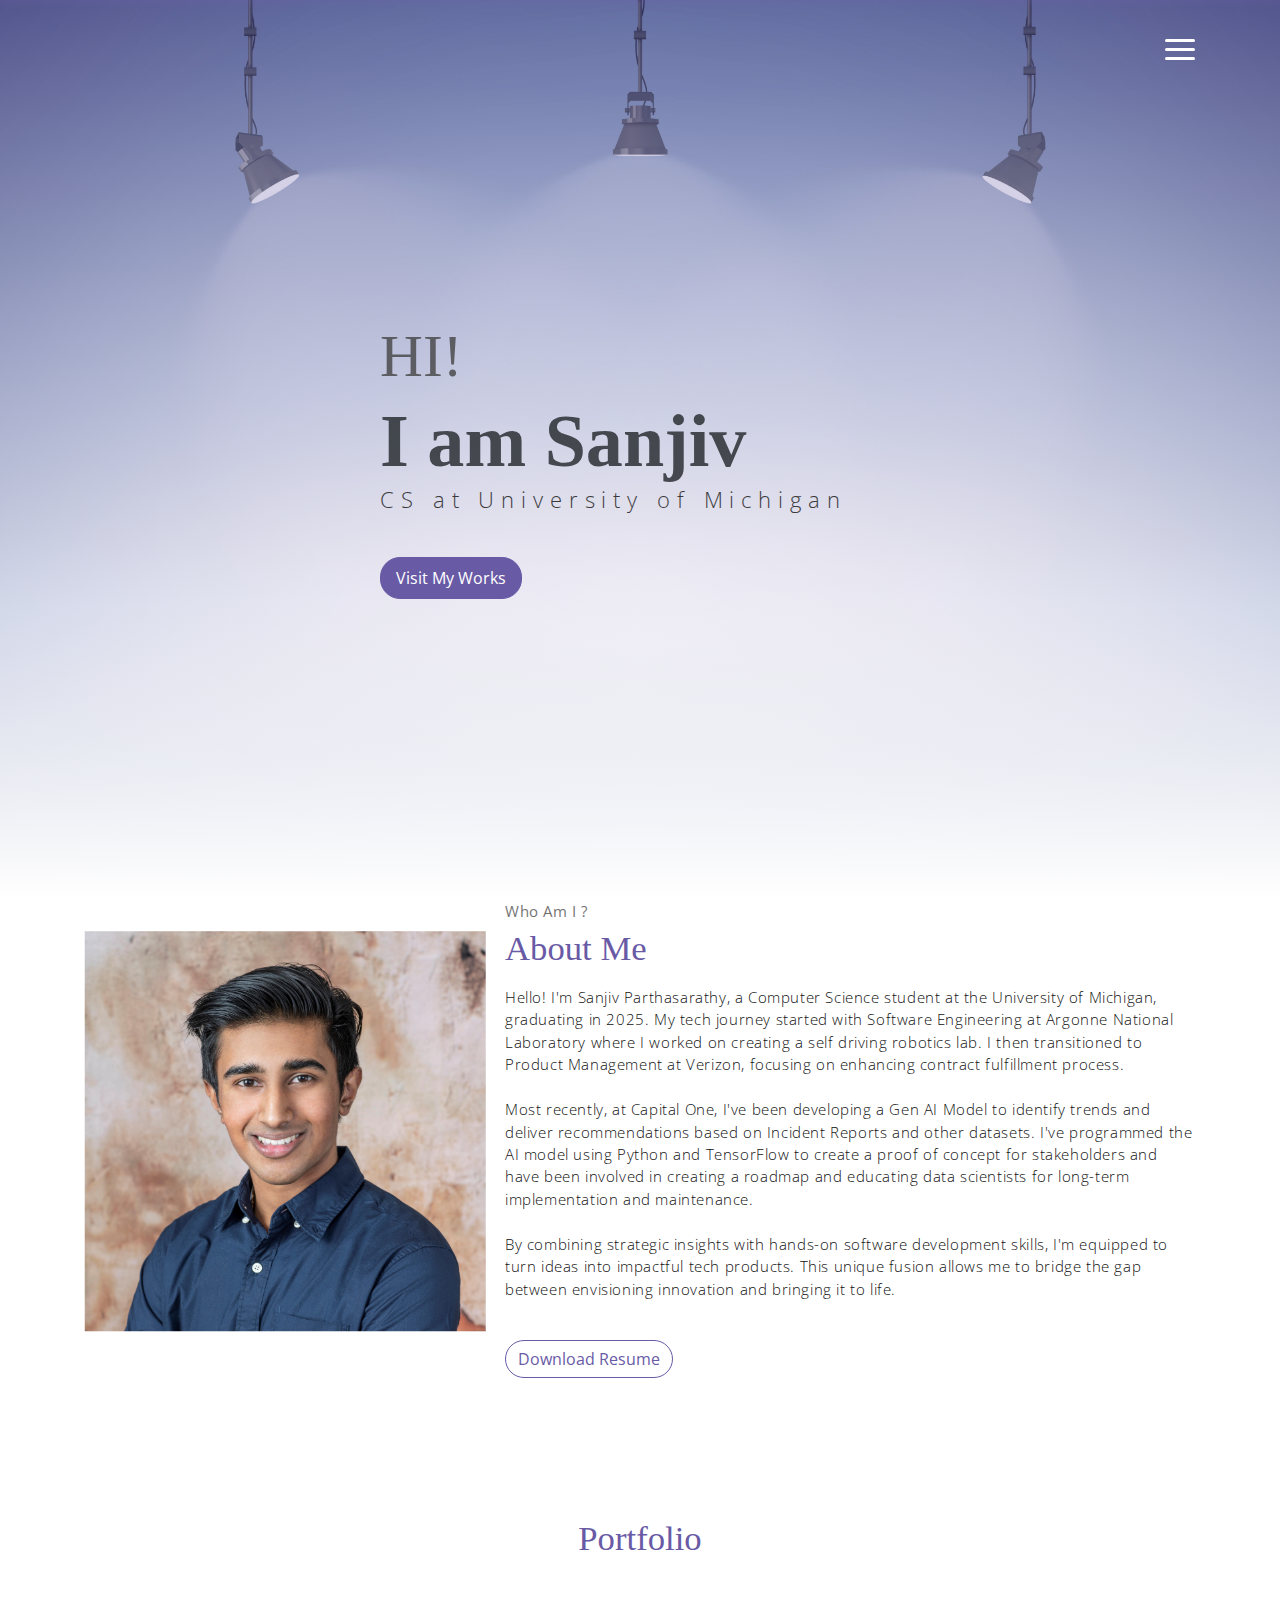
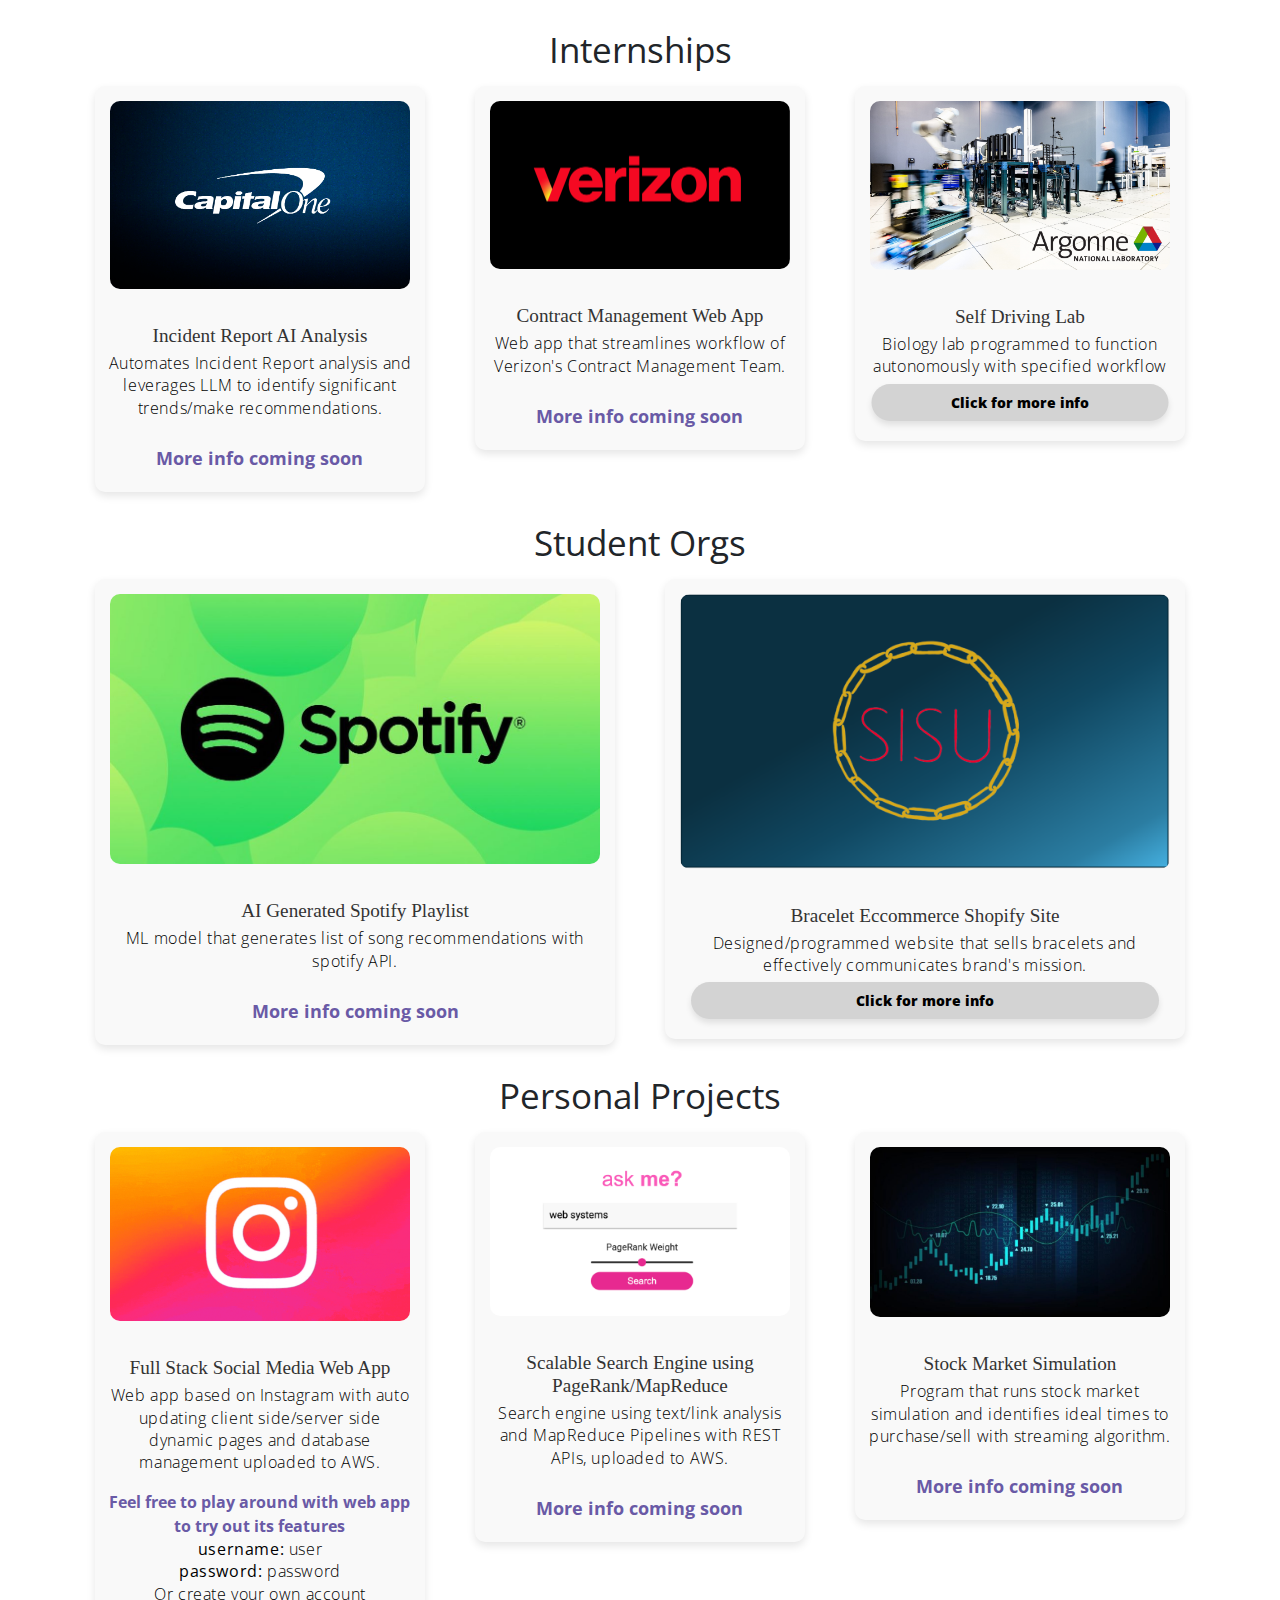
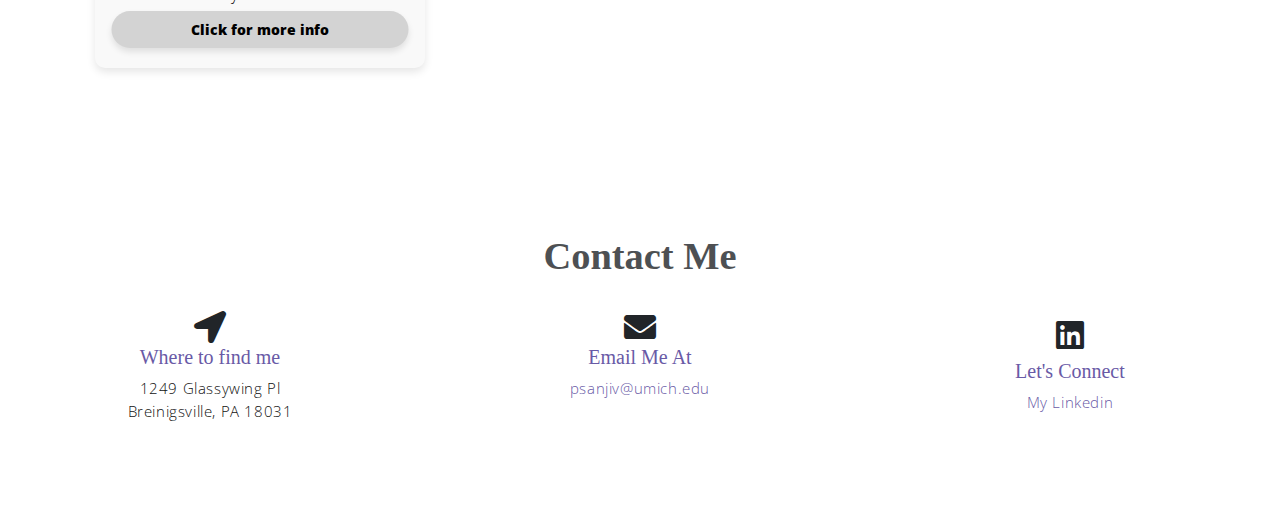
==== commit d4753d79: "commit" ====
--- a/index.html
+++ b/index.html
@@ -198,7 +198,7 @@
                             </div>
                             <div class="project-details">
                                 <h3>Full Stack Social Media Web App</h3>
-                                <p>Fully functioning web app based on Instagram with auto updating client side/server side dynamic pages and database management uploaded to AWS.</p>
+                                <p> Web app based on Instagram with auto updating client side/server side dynamic pages and database management uploaded to AWS.</p>
                                 <b>Feel free to play around with web app to try out its features</b>
                                 <p><b>username: </b>user<br><b>password: </b>password<br>Or create your own account</p>
                             </div>
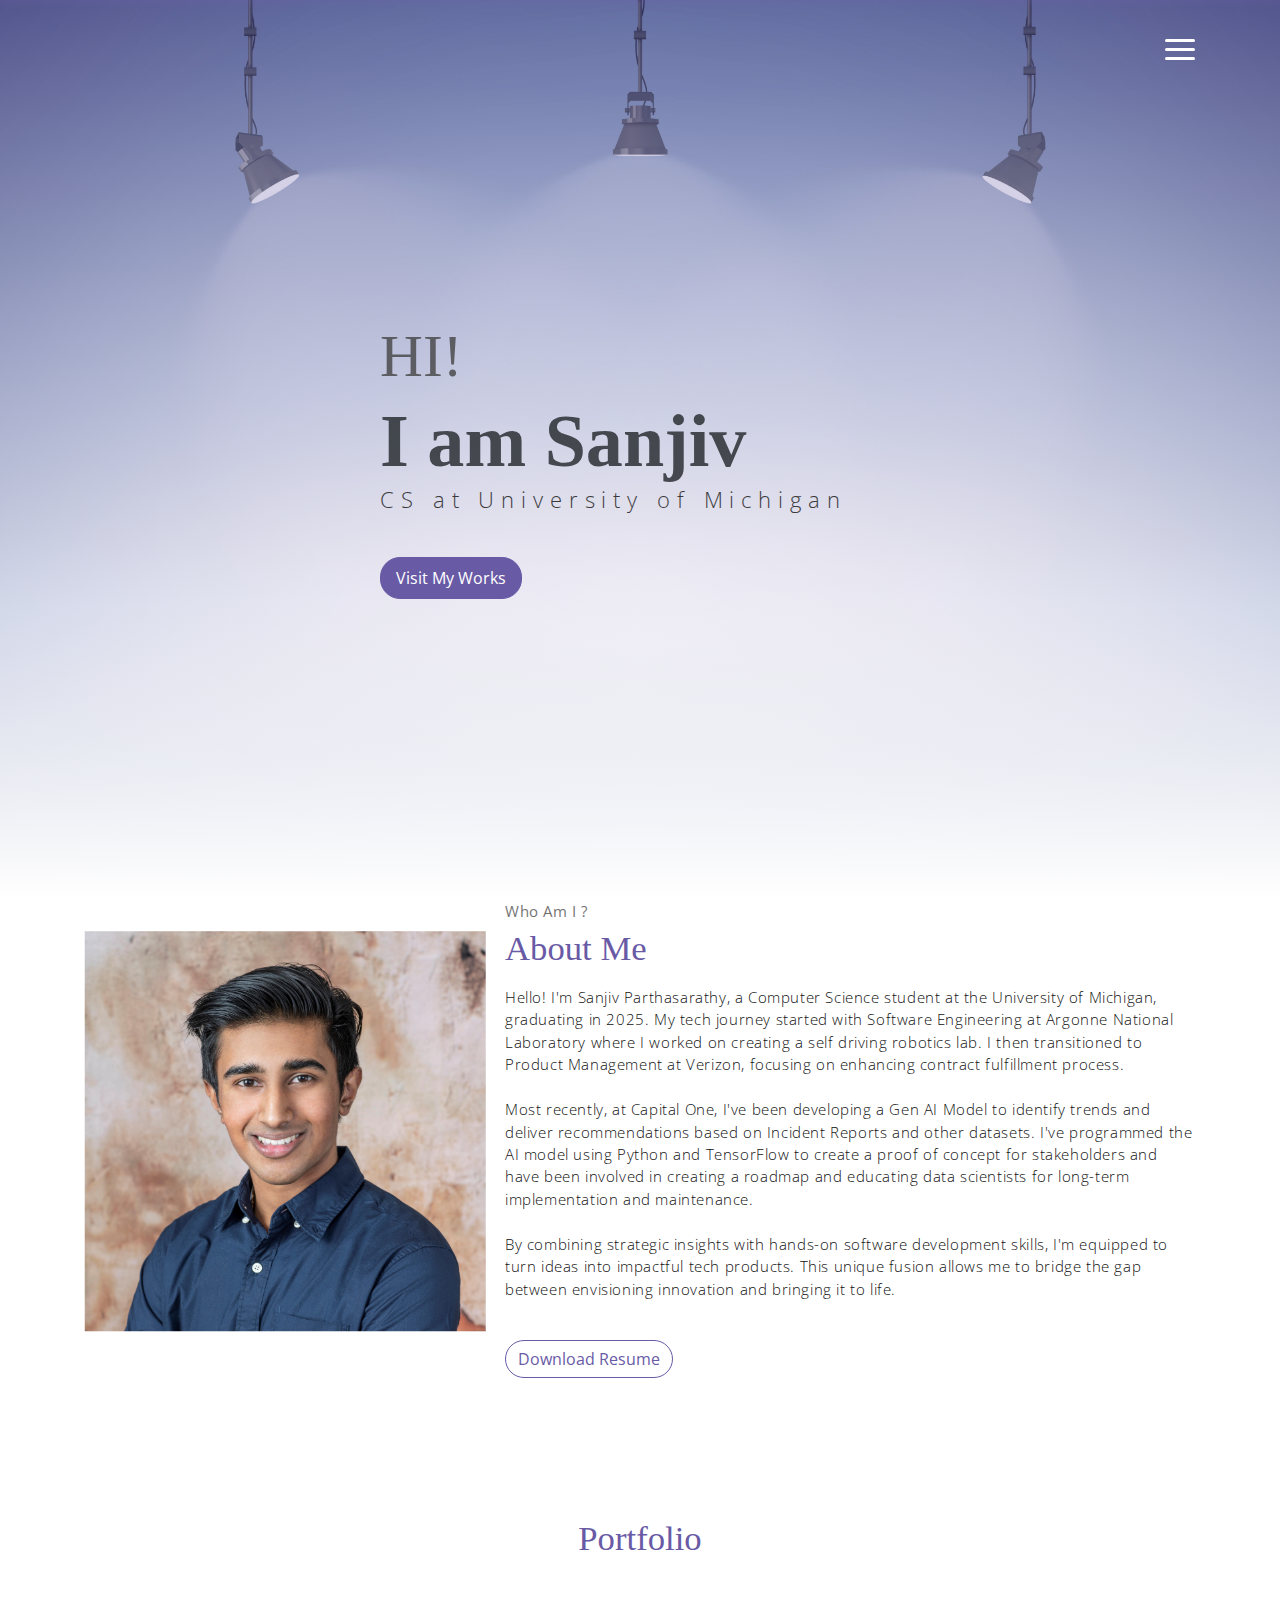
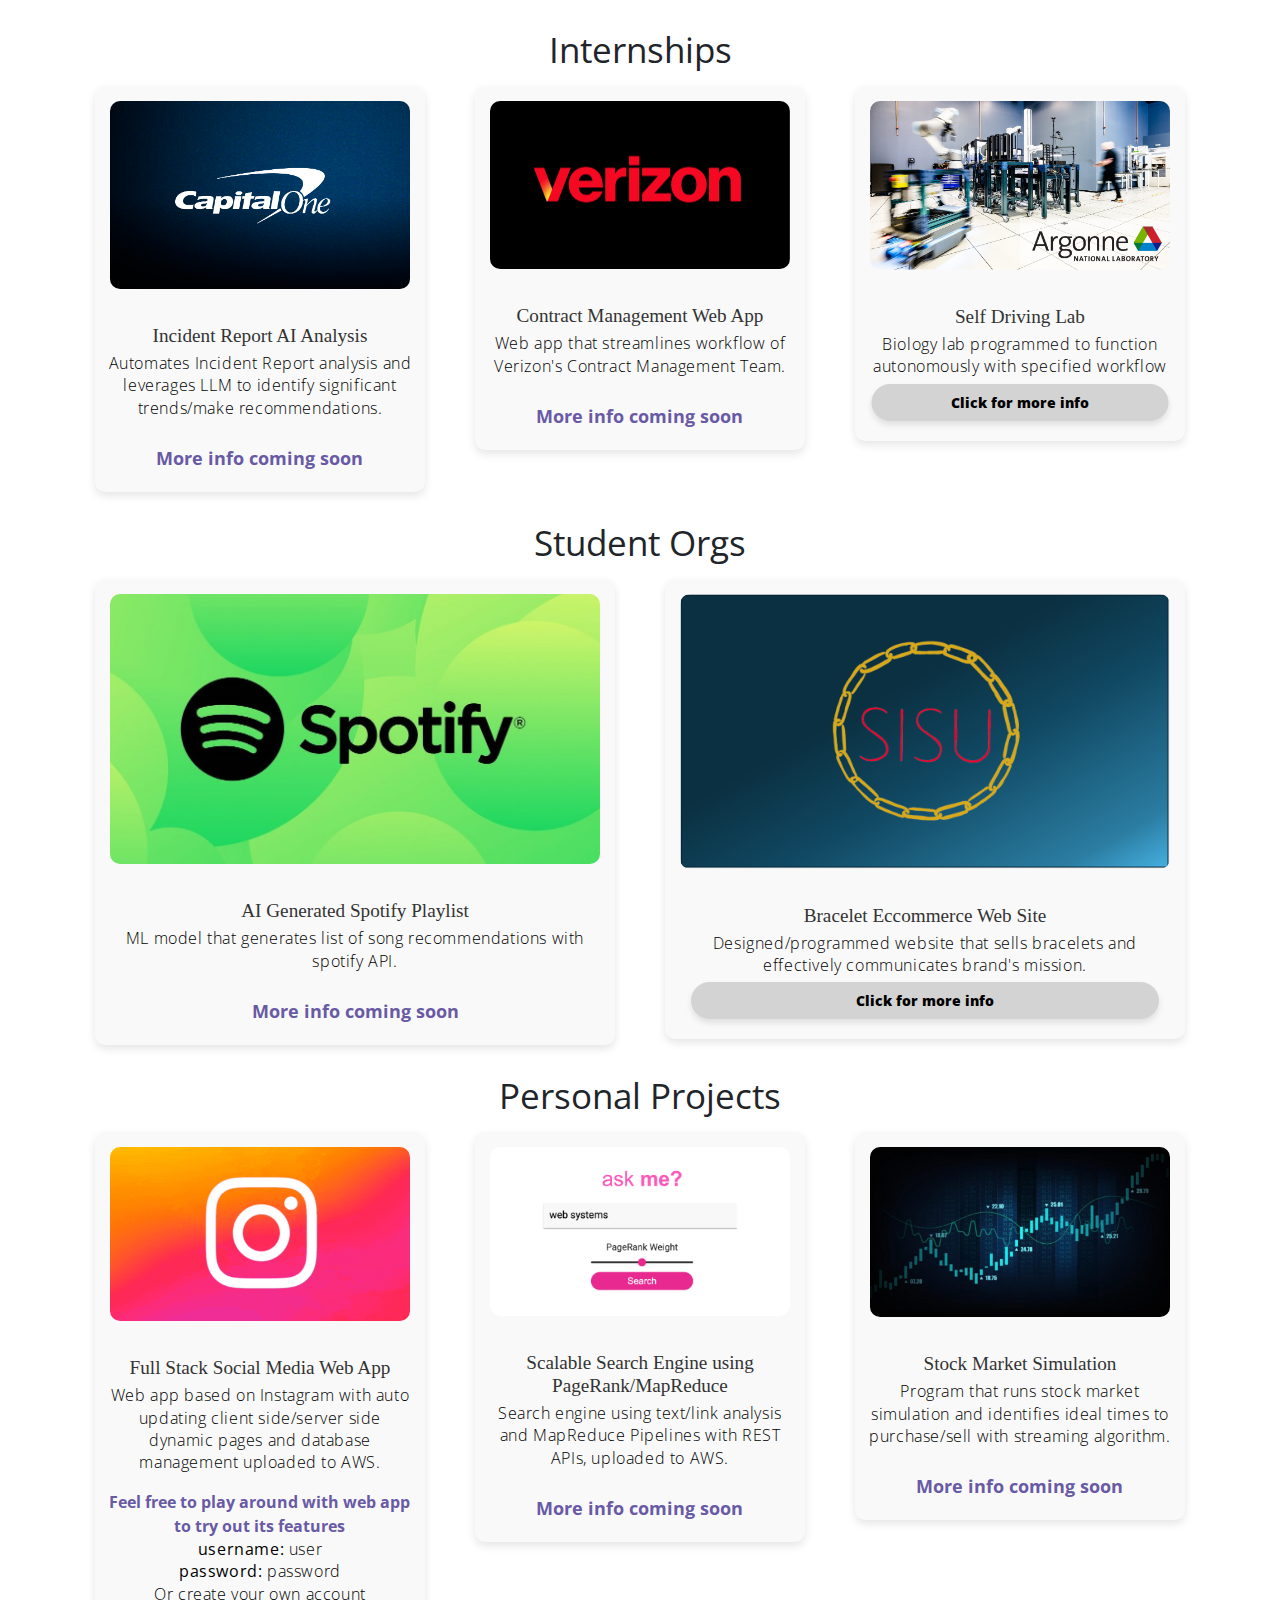
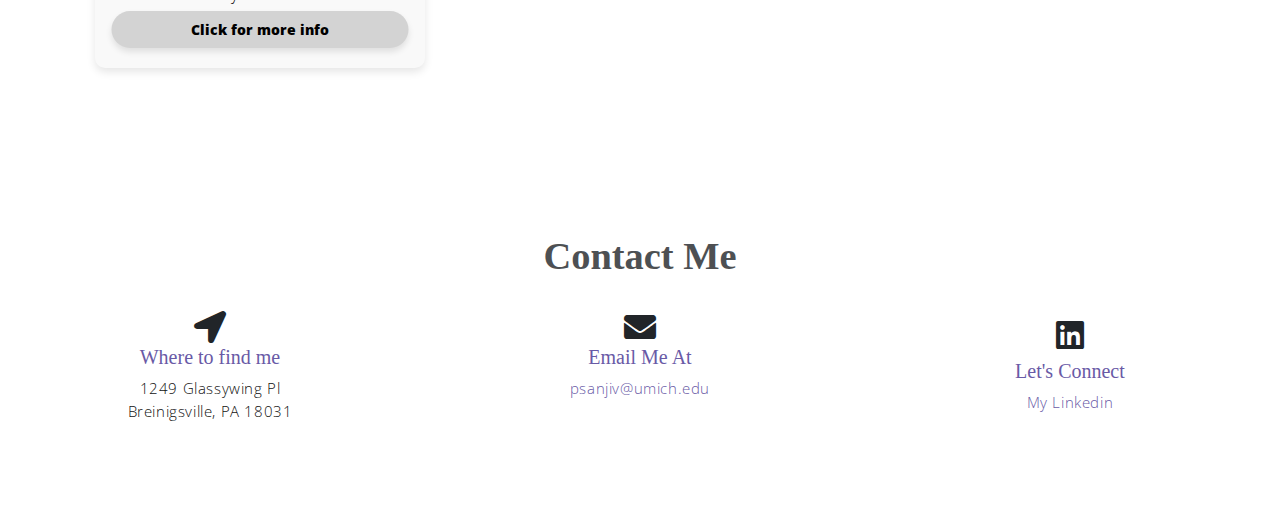
==== commit 6f4328ec: "commit" ====
--- a/index.html
+++ b/index.html
@@ -174,7 +174,7 @@
                                 <img src="assets/imgs/sisu2.png" alt="Project 2 Image">
                             </div>
                             <div class="project-details">
-                                <h3>Bracelet Eccommerce Shopify Site</h3>
+                                <h3>Bracelet Eccommerce Web Site</h3>
                                 <p>Designed/programmed website that sells bracelets and effectively communicates brand's mission.</p>
                             </div>
                             <div class="info-bubble"><b>Click for more info</b></div>
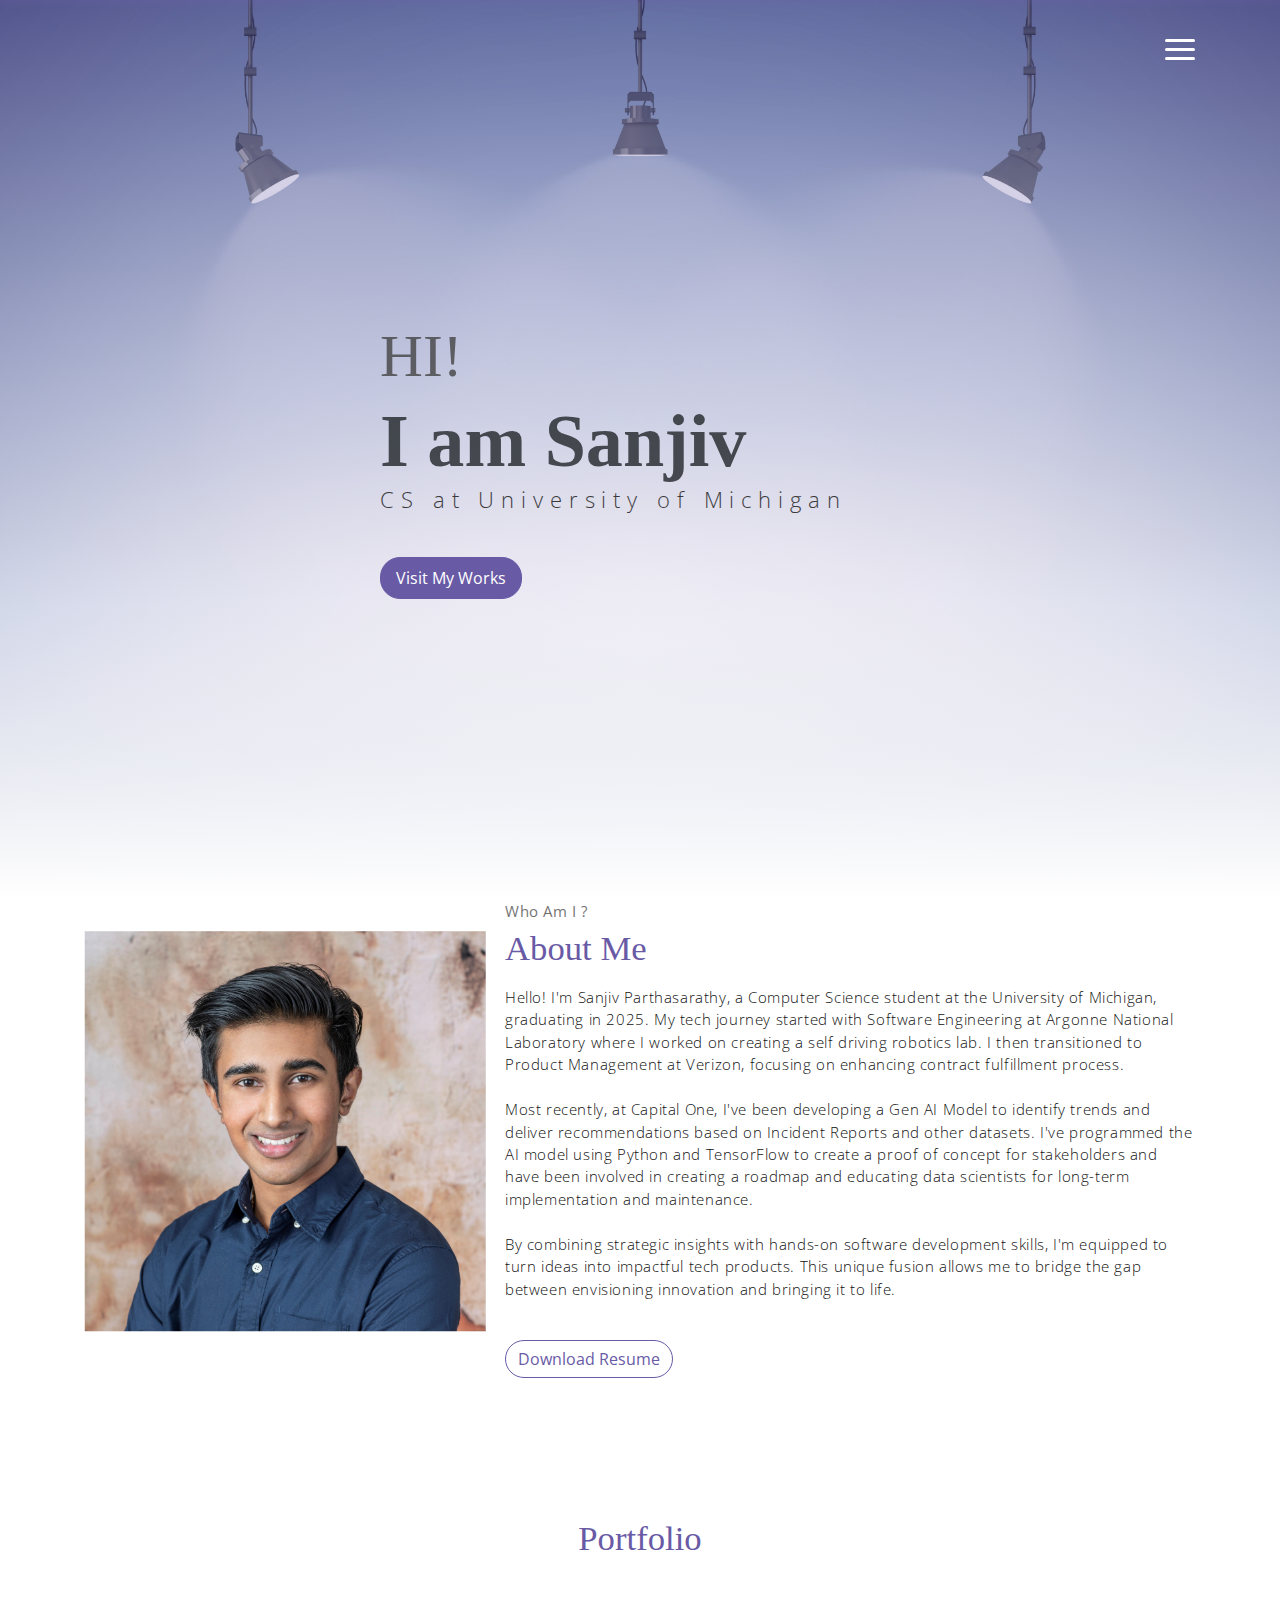
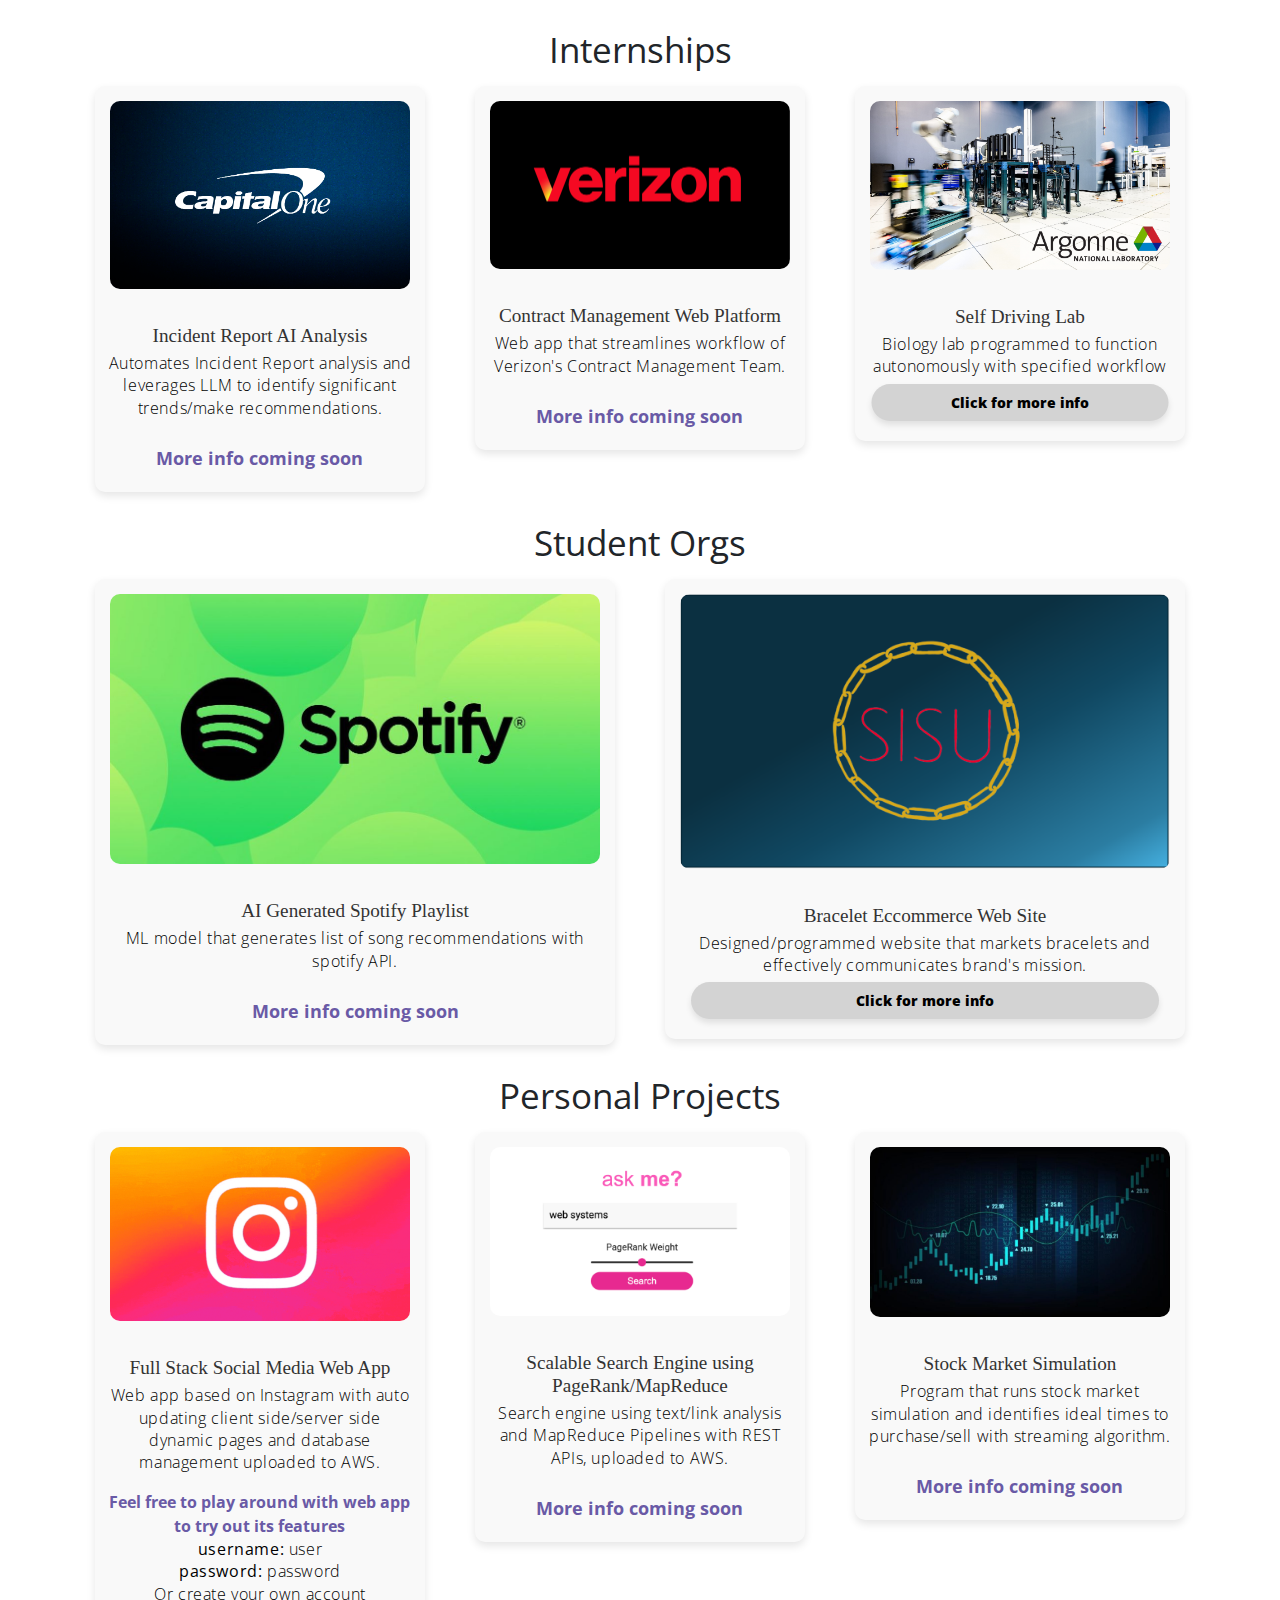
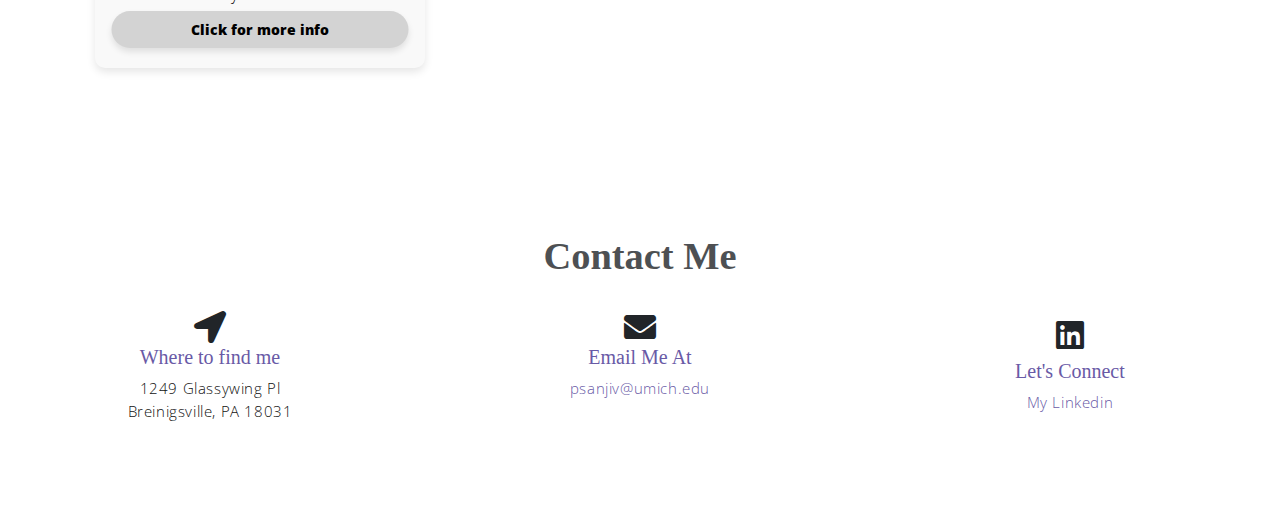
==== commit b7c1a1d2: "commit" ====
--- a/index.html
+++ b/index.html
@@ -122,7 +122,7 @@
                                 <img src="assets/imgs/verizon.png" alt="Project 1 Image">
                             </div>
                             <div class="project-details">
-                                <h3>Contract Management Web App</h3>
+                                <h3>Contract Management Web Platform</h3>
                                 <p class="custom-text-color">Web app that streamlines workflow of Verizon's Contract Management Team.</p>
                             </div>
                             <div class="info">More info coming soon</div>
@@ -175,7 +175,7 @@
                             </div>
                             <div class="project-details">
                                 <h3>Bracelet Eccommerce Web Site</h3>
-                                <p>Designed/programmed website that sells bracelets and effectively communicates brand's mission.</p>
+                                <p>Designed/programmed website that markets bracelets and effectively communicates brand's mission.</p>
                             </div>
                             <div class="info-bubble"><b>Click for more info</b></div>
                         </a>
